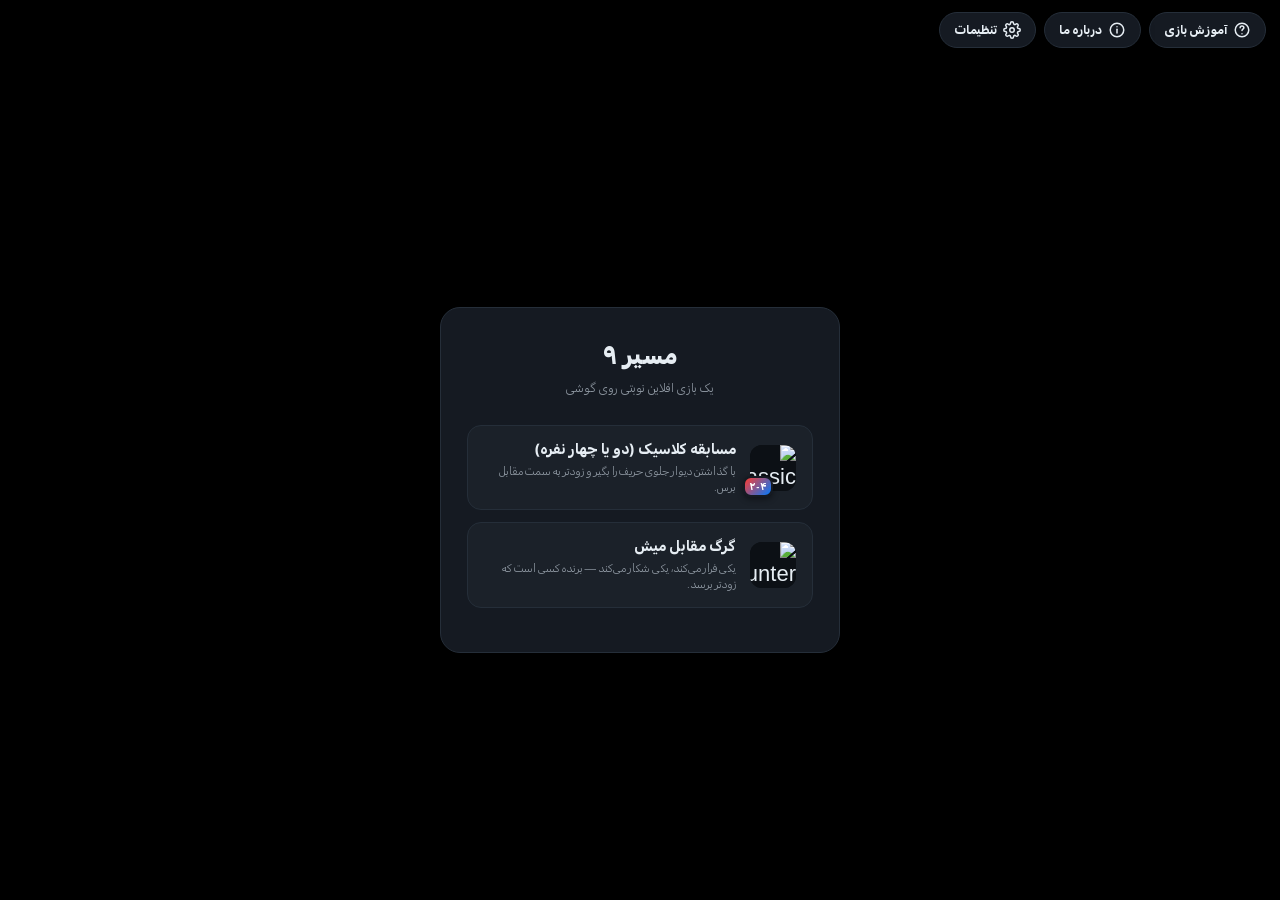
==== index.html @ 9afe0624 "Add files via upload" ====
<!DOCTYPE html>
<html lang="en" dir="ltr">
<head>
    <meta charset="UTF-8">
    <meta name="viewport" content="width=device-width,initial-scale=1,viewport-fit=cover">
    <meta name="theme-color" content="#000000">
    <meta name="apple-mobile-web-app-capable" content="yes">
    <meta name="apple-mobile-web-app-status-bar-style" content="black">
    <meta name="mobile-web-app-capable" content="yes">
    <meta name="description" content="Route 9 — an offline pass-and-play strategy board game. Block your rivals with walls and race to the finish, solo, 1v1, 2v2 team battles, or Wolf vs Sheep mode.">
    <meta http-equiv="Content-Security-Policy" content="default-src 'self'; script-src 'self' 'unsafe-inline' https://www.gstatic.com https://unpkg.com; style-src 'self' 'unsafe-inline'; img-src 'self' data:; font-src 'self' data:; connect-src 'self' https://*.firebaseio.com wss://*.firebaseio.com https://*.googleapis.com https://firebase.googleapis.com; object-src 'none'; base-uri 'self'; form-action 'self'; frame-ancestors 'self';">
    <meta name="referrer" content="strict-origin-when-cross-origin">
    <link rel="icon" type="image/png" sizes="512x512" href="icon.png">
    <link rel="apple-touch-icon" href="icon-180.png">
    <title id="page-title">Route 9 - Dark Mode</title>

    <style>
        /* ===== فونت‌های SF Arabic: ۸ وزن ===== */
        /* پوشه fonts/ باید کنار index.html در گیت‌هاب‌پیجز باشه با همین اسم‌ها */
        @font-face {
            font-family: 'SFArabic';
            src: url('fonts/SFArabic-Thin.woff2') format('woff2');
            font-weight: 100;
            font-style: normal;
            font-display: swap
        }
        @font-face {
            font-family: 'SFArabic';
            src: url('fonts/SFArabic-Ultralight.woff2') format('woff2');
            font-weight: 200;
            font-style: normal;
            font-display: swap
        }
        @font-face {
            font-family: 'SFArabic';
            src: url('fonts/SFArabic-Light.woff2') format('woff2');
            font-weight: 300;
            font-style: normal;
            font-display: swap
        }
        @font-face {
            font-family: 'SFArabic';
            src: url('fonts/SFArabic-Regular.woff2') format('woff2');
            font-weight: 400;
            font-style: normal;
            font-display: swap
        }
        @font-face {
            font-family: 'SFArabic';
            src: url('fonts/SFArabic-Medium.woff2') format('woff2');
            font-weight: 500;
            font-style: normal;
            font-display: swap
        }
        @font-face {
            font-family: 'SFArabic';
            src: url('fonts/SFArabic-Semibold.woff2') format('woff2');
            font-weight: 600;
            font-style: normal;
            font-display: swap
        }
        @font-face {
            font-family: 'SFArabic';
            src: url('fonts/SFArabic-Bold.woff2') format('woff2');
            font-weight: 700;
            font-style: normal;
            font-display: swap
        }
        @font-face {
            font-family: 'SFArabic';
            src: url('fonts/SFArabic-Heavy.woff2') format('woff2');
            font-weight: 800 900;
            font-style: normal;
            font-display: swap
        }
        :root {
            --header-h: 62px;
            --bg-color: #000000;
            --card-bg: #151a22;
            --border-color: #252e39;
            --text-main: #e6edf3;
            --text-muted: #8b949e;
            --red-color: #ff3b30;
            --blue-color: #007aff;
            --green-color: #34c759;
            --yellow-color: #ffcc00;
            --wall-color: #acb8c8;
            --board-bg: #1b2129;
            --grid-color: #282f3a
        }
        * {
            box-sizing: border-box;
            -webkit-tap-highlight-color: transparent;
            -webkit-touch-callout: none
        }
        html {
            scrollbar-width: none;
            -ms-overflow-style: none
        }
        html::-webkit-scrollbar {
            display: none
        }
        body {
            background-color: var(--bg-color);
            color: var(--text-main);
            font-family: 'SFArabic', -apple-system, BlinkMacSystemFont, "Segoe UI", Roboto, Helvetica, Arial, sans-serif;
            display: flex;
            justify-content: center;
            margin: 0;
            padding: calc(var(--header-h) + 14px) 20px 20px;
            min-height: 100vh;
            user-select: none;
            scrollbar-width: none;
            -ms-overflow-style: none
        }
        body::-webkit-scrollbar {
            display: none
        }
        #app {
            width: 100%;
            max-width: 1100px;
            display: none;
            flex-direction: column;
            gap: 16px
        }
        #app.visible {
            display: flex
        }
        #start-overlay {
            position: absolute;
            top: var(--header-h);
            left: 0;
            right: 0;
            bottom: 0;
            background: rgb(5 8 12 / .94);
            display: flex;
            align-items: center;
            justify-content: center;
            z-index: 200;
            padding: 20px
        }
        .start-card {
            background: var(--card-bg);
            border: 1px solid var(--border-color);
            border-radius: 20px;
            padding: 32px 26px;
            max-width: 400px;
            width: 100%;
            text-align: center;
            box-shadow: 0 10px 40px rgb(0 0 0 / .6);
            animation: startPop 0.35s ease
        }
        @keyframes startPop {
            from {
                opacity: 0;
                transform: translateY(10px) scale(.97)
            }
            to {
                opacity: 1;
                transform: translateY(0) scale(1)
            }
        }
        .start-card h1 {
            margin: 0 0 6px;
            font-size: 24px;
            font-weight: 900;
            letter-spacing: .5px
        }
        .start-card .subtitle {
            color: var(--text-muted);
            font-size: 13px;
            font-weight: 300;
            text-align: center;
            margin: 0 0 26px;
            line-height: 1.6
        }
        .mode-btn {
            width: 100%;
            display: flex;
            align-items: center;
            gap: 14px;
            background: #1b2129;
            border: 1px solid var(--border-color);
            border-radius: 14px;
            padding: 14px 16px;
            margin-bottom: 12px;
            cursor: pointer;
            transition: all 0.25s ease;
            color: var(--text-main);
            text-align: left;
            font-family: inherit
        }
        .mode-btn:hover {
            border-color: #4a5a6b;
            background: #20272f;
            transform: translateY(-2px)
        }
        .mode-btn:active {
            transform: translateY(0) scale(.98)
        }
        .mode-btn .mode-icon {
            font-size: 22px;
            width: 46px;
            height: 46px;
            border-radius: 12px;
            display: flex;
            align-items: center;
            justify-content: center;
            background: #0c1015;
            flex-shrink: 0;
            overflow: hidden
        }
        .mode-btn .mode-icon img {
            width: 100%;
            height: 100%;
            display: block;
            border-radius: 12px;
            object-fit: cover;
            background: #0c1015
        }
        .mode-btn .mode-text .t {
            font-weight: 700;
            font-size: 15px
        }
        .mode-btn .mode-text .d {
            font-size: 11.5px;
            font-weight: 300;
            color: var(--text-muted);
            margin-top: 3px;
            line-height: 1.4
        }
        .mode-icon .icon-img {
            width: 100%;
            height: 100%;
            display: block;
            border-radius: 12px;
            object-fit: cover;
            background: #0c1015
        }
        .mode-btn .mode-icon {
            position: relative;
            overflow: visible
        }
        .mode-icon .mode-badge {
            position: absolute;
            bottom: -6px;
            right: -7px;
            background: linear-gradient(135deg, var(--red-color), var(--blue-color));
            color: #fff;
            font-size: 9.5px;
            font-weight: 800;
            padding: 2px 5px;
            border-radius: 8px;
            border: 2px solid var(--card-bg);
            line-height: 1.3;
            letter-spacing: .2px;
            white-space: nowrap;
            box-shadow: 0 2px 6px rgb(0 0 0/.45)
        }
        html[dir="rtl"] .mode-icon .mode-badge {
            right: auto;
            left: -7px
        }
        /* ===== ONLINE SCREENS ===== */
        .forfeit-badge {
            display: inline-block;
            margin-inline-start: 6px;
            font-size: 10px;
            font-weight: 700;
            padding: 1px 6px;
            border-radius: 20px;
            background: rgba(231, 76, 60, .18);
            color: #E74C3C;
            vertical-align: middle;
        }
        .player-card.forfeited {
            opacity: .5;
        }
        .online-card {
            position: relative;
            overflow: hidden
        }
        .online-card::before {
            content: '';
            position: absolute;
            top: -20%;
            left: -20%;
            width: 140%;
            height: 140%;
            background: radial-gradient(circle at 30% 20%, rgba(74,168,255,.2), transparent 58%),
                        radial-gradient(circle at 80% 80%, rgba(155,110,255,.16), transparent 55%),
                        radial-gradient(circle at 50% 100%, rgba(46,204,113,.1), transparent 50%);
            pointer-events: none;
            z-index: 0;
            animation: auroraDrift 12s ease-in-out infinite alternate
        }
        @keyframes auroraDrift {
            0% { transform: translate(0, 0) rotate(0deg) }
            100% { transform: translate(3%, -4%) rotate(6deg) }
        }
        .online-card > * {
            position: relative;
            z-index: 1
        }
        .online-hero {
            display: flex;
            flex-direction: column;
            align-items: center;
            gap: 12px;
            margin-bottom: 26px
        }
        .online-hero-icon {
            position: relative;
            width: 60px;
            height: 60px;
            border-radius: 50%;
            display: flex;
            align-items: center;
            justify-content: center;
            background: linear-gradient(135deg, #1c2530, #12161d);
            border: 1px solid rgba(74,168,255,.3);
            box-shadow: 0 6px 22px rgb(0 0 0 / .4), 0 0 26px rgba(74,168,255,.18)
        }
        .online-hero-icon::before,
        .online-hero-icon::after {
            content: '';
            position: absolute;
            inset: -8px;
            border-radius: 50%;
            border: 1.5px solid rgba(74,168,255,.35);
            animation: orpPulse 2.6s cubic-bezier(.3,.6,.4,1) infinite
        }
        .online-hero-icon::after {
            animation-delay: 1.3s
        }
        .online-hero-icon svg {
            position: relative;
            z-index: 1;
            width: 27px;
            height: 27px;
            color: #6fd0ff;
            animation: heroIconSpin 6s linear infinite
        }
        @keyframes heroIconSpin {
            0%, 85%, 100% { transform: rotate(0deg) }
            92% { transform: rotate(8deg) }
        }
        .online-hero h1 {
            margin: 0;
            background: linear-gradient(135deg, #fff, #a9d4ff);
            -webkit-background-clip: text;
            background-clip: text;
            color: transparent
        }
        /* ===== ONLINE CHOICE (Create / Join) — redesigned ===== */
        .online-choice-grid {
            display: flex;
            flex-direction: column;
            gap: 12px
        }
        .online-action-card {
            position: relative;
            display: flex;
            align-items: center;
            gap: 14px;
            width: 100%;
            background: #12161d;
            border: 1px solid var(--border-color);
            border-radius: 18px;
            padding: 16px 16px;
            cursor: pointer;
            overflow: hidden;
            font-family: inherit;
            text-align: start;
            transition: transform .22s cubic-bezier(.4,0,.2,1), border-color .22s ease, background .22s ease, box-shadow .22s ease
        }
        .online-action-card::before {
            content: '';
            position: absolute;
            inset: 0;
            opacity: 0;
            transition: opacity .25s ease;
            z-index: 0
        }
        .online-action-create::before {
            background: linear-gradient(120deg, rgba(74,168,255,.14), transparent 65%)
        }
        .online-action-join::before {
            background: linear-gradient(120deg, rgba(155,110,255,.14), transparent 65%)
        }
        .online-action-card::after {
            content: '';
            position: absolute;
            top: 0;
            bottom: 0;
            left: -60%;
            width: 40%;
            background: linear-gradient(100deg, transparent, rgba(255,255,255,.08), transparent);
            transform: skewX(-18deg);
            transition: left .55s ease;
            z-index: 0;
            pointer-events: none
        }
        .online-action-card:hover {
            transform: translateY(-2px);
            border-color: #3a4652;
            box-shadow: 0 10px 28px rgb(0 0 0 / .35)
        }
        .online-action-card:hover::before {
            opacity: 1
        }
        .online-action-card:hover::after {
            left: 130%
        }
        .online-action-card:active {
            transform: translateY(0) scale(.98)
        }
        .online-action-card:hover .oac-icon {
            transform: scale(1.08) rotate(-4deg)
        }
        .oac-icon {
            position: relative;
            z-index: 1;
            flex-shrink: 0;
            width: 50px;
            height: 50px;
            border-radius: 14px;
            display: flex;
            align-items: center;
            justify-content: center;
            transition: transform .3s cubic-bezier(.34, 1.56, .64, 1)
        }
        .online-action-create .oac-icon {
            background: linear-gradient(135deg, rgba(74,168,255,.22), rgba(74,168,255,.06));
            color: #6fbaff;
            box-shadow: 0 0 0 1px rgba(74,168,255,.18) inset
        }
        .online-action-join .oac-icon {
            background: linear-gradient(135deg, rgba(155,110,255,.22), rgba(155,110,255,.06));
            color: #b79cff;
            box-shadow: 0 0 0 1px rgba(155,110,255,.18) inset
        }
        .oac-icon svg {
            width: 24px;
            height: 24px
        }
        .oac-text {
            position: relative;
            z-index: 1;
            display: flex;
            flex-direction: column;
            gap: 3px;
            min-width: 0;
            flex: 1
        }
        .oac-title {
            font-size: 15.5px;
            font-weight: 700;
            color: var(--text-main)
        }
        .oac-desc {
            font-size: 11.5px;
            color: var(--text-muted);
            line-height: 1.5
        }
        .oac-arrow {
            position: relative;
            z-index: 1;
            flex-shrink: 0;
            width: 26px;
            height: 26px;
            border-radius: 50%;
            display: flex;
            align-items: center;
            justify-content: center;
            background: rgba(255,255,255,.04);
            color: var(--text-muted);
            transition: transform .22s ease, background .22s ease, color .22s ease
        }
        .oac-arrow svg {
            width: 14px;
            height: 14px
        }
        .online-action-card:hover .oac-arrow {
            background: rgba(255,255,255,.08);
            color: var(--text-main);
            transform: translateX(-3px)
        }
        html[dir="rtl"] .online-action-card:hover .oac-arrow {
            transform: translateX(3px)
        }
        .online-back-link {
            display: flex;
            align-items: center;
            justify-content: center;
            gap: 6px;
            width: 100%;
            background: transparent;
            border: none;
            color: var(--text-muted);
            font-family: inherit;
            font-size: 13px;
            font-weight: 600;
            padding: 10px;
            cursor: pointer;
            margin-top: 2px;
            transition: color .2s ease
        }
        .online-back-link:hover {
            color: var(--text-main)
        }
        .online-back-link svg {
            width: 15px;
            height: 15px
        }
        /* ===== ONLINE ROOM PANEL (create / join) — redesigned ===== */
        .online-wait-view {
            display: flex;
            flex-direction: column;
            align-items: center
        }
        .online-room-panel {
            animation: startPop .32s ease
        }
        .orp-icon-wrap {
            position: relative;
            width: 76px;
            height: 76px;
            display: flex;
            align-items: center;
            justify-content: center;
            margin-bottom: 18px;
            flex-shrink: 0
        }
        .orp-icon {
            position: relative;
            z-index: 2;
            width: 52px;
            height: 52px;
            border-radius: 50%;
            display: flex;
            align-items: center;
            justify-content: center;
            background: linear-gradient(135deg, #1c2530, #12161d);
            border: 1px solid rgba(74,168,255,.35);
            color: #6fbaff;
            box-shadow: 0 0 22px rgba(74,168,255,.25)
        }
        .orp-icon svg {
            width: 24px;
            height: 24px
        }
        .orp-ring {
            position: absolute;
            inset: 0;
            border-radius: 50%;
            border: 1.5px solid rgba(74,168,255,.4);
            animation: orpPulse 2.2s cubic-bezier(.3,.6,.4,1) infinite
        }
        .orp-ring-2 {
            animation-delay: 1.1s
        }
        @keyframes orpPulse {
            0% { transform: scale(.68); opacity: .75 }
            80%, 100% { transform: scale(1.28); opacity: 0 }
        }
        .online-room-panel.is-joining .orp-icon {
            border-color: rgba(155,110,255,.4);
            color: #b79cff;
            box-shadow: 0 0 22px rgba(155,110,255,.22)
        }
        .online-room-panel.is-joining .orp-ring {
            border-color: rgba(155,110,255,.4)
        }
        .online-code-wrap {
            width: 100%;
            margin-bottom: 6px
        }
        .online-code-card {
            position: relative;
            display: flex;
            align-items: center;
            gap: 10px;
            background: #0c1015;
            border: 1px solid rgba(74,168,255,.3);
            border-radius: 16px;
            padding: 8px 8px 8px 18px;
            box-shadow: inset 0 0 0 1px rgba(255,255,255,.02), 0 0 28px rgba(74,168,255,.1);
            animation: codeCardGlow 2.4s ease-in-out infinite
        }
        @keyframes codeCardGlow {
            0%, 100% { box-shadow: inset 0 0 0 1px rgba(255,255,255,.02), 0 0 20px rgba(74,168,255,.1) }
            50% { box-shadow: inset 0 0 0 1px rgba(255,255,255,.02), 0 0 32px rgba(74,168,255,.28) }
        }
        html[dir="rtl"] .online-code-card {
            padding: 8px 18px 8px 8px
        }
        .online-code-box {
            flex: 1;
            font-size: 26px;
            letter-spacing: 6px;
            font-weight: 800;
            color: #fff;
            text-align: center;
            min-width: 0;
            overflow: hidden;
            text-overflow: ellipsis;
            white-space: nowrap
        }
        .online-code-copy-btn {
            position: relative;
            flex-shrink: 0;
            width: 42px;
            height: 42px;
            border-radius: 12px;
            border: 1px solid var(--border-color);
            background: #171d26;
            color: var(--text-muted);
            display: flex;
            align-items: center;
            justify-content: center;
            cursor: pointer;
            transition: all .2s ease
        }
        .online-code-copy-btn:hover {
            border-color: #4a5a6b;
            color: var(--text-main);
            background: #1d2530
        }
        .online-code-copy-btn:active {
            transform: scale(.92)
        }
        .online-code-copy-btn svg {
            position: absolute;
            width: 18px;
            height: 18px;
            transition: opacity .2s ease, transform .2s ease
        }
        .online-code-copy-btn .oc-check-icon {
            opacity: 0;
            transform: scale(.5);
            color: #2ecc71
        }
        .online-code-copy-btn.copied {
            border-color: rgba(46,204,113,.55);
            background: rgba(46,204,113,.08)
        }
        .online-code-copy-btn.copied .oc-copy-icon {
            opacity: 0;
            transform: scale(.5)
        }
        .online-code-copy-btn.copied .oc-check-icon {
            opacity: 1;
            transform: scale(1)
        }
        .online-code-hint {
            text-align: center;
            font-size: 11px;
            color: var(--text-muted);
            margin: 10px 0 16px
        }
        .online-input-wrap {
            position: relative;
            width: 100%
        }
        .oi-icon {
            position: absolute;
            top: 50%;
            right: 15px;
            transform: translateY(-50%);
            width: 17px;
            height: 17px;
            color: var(--text-muted);
            pointer-events: none
        }
        html[dir="rtl"] .oi-icon {
            right: auto;
            left: 15px
        }
        .online-input-wrap .online-code-input {
            padding-right: 42px
        }
        html[dir="rtl"] .online-input-wrap .online-code-input {
            padding-right: 14px;
            padding-left: 42px
        }
        .online-primary-btn {
            display: flex;
            align-items: center;
            justify-content: center;
            gap: 8px;
            width: 100%;
            background: linear-gradient(115deg, #2d7bff, #7a5cff, #2d7bff);
            background-size: 220% 100%;
            border: none;
            border-radius: 14px;
            padding: 14px;
            color: #fff;
            font-family: inherit;
            font-size: 14.5px;
            font-weight: 700;
            cursor: pointer;
            box-shadow: 0 8px 22px rgba(45,123,255,.3);
            transition: transform .2s ease, box-shadow .2s ease, background-position .6s ease;
            margin-bottom: 10px
        }
        .online-primary-btn:hover {
            background-position: 100% 0
        }
        .online-primary-btn:hover {
            transform: translateY(-1px);
            box-shadow: 0 10px 26px rgba(45,123,255,.4)
        }
        .online-primary-btn:active {
            transform: translateY(0) scale(.98)
        }
        .online-primary-btn svg {
            width: 16px;
            height: 16px
        }
        .online-cancel-btn {
            width: 100%;
            background: transparent;
            border: none;
            color: var(--text-muted);
            font-family: inherit;
            font-size: 12.5px;
            font-weight: 600;
            padding: 8px;
            cursor: pointer;
            transition: color .2s ease
        }
        .online-cancel-btn:hover {
            color: var(--text-main)
        }
        .online-status-text {
            color: var(--text-muted);
            font-size: 13px;
            font-weight: 500;
            line-height: 1.6;
            margin: 0 0 14px;
            min-height: 18px
        }
        .online-code-input {
            width: 100%;
            padding: 14px;
            border-radius: 12px;
            border: 1px solid var(--border-color);
            background: #0c1015;
            color: var(--text-main);
            font-size: 18px;
            font-weight: 700;
            letter-spacing: 3px;
            text-align: center;
            margin-bottom: 12px;
            text-transform: uppercase;
            transition: border-color .2s ease, box-shadow .2s ease
        }
        .online-code-input:focus {
            outline: none;
            border-color: #4aa8ff;
            box-shadow: 0 0 0 3px rgba(74,168,255,.15)
        }
        /* ===== OTP-style room-code entry (join screen) ===== */
        .otp-wrap {
            display: flex;
            justify-content: center;
            gap: 9px;
            margin-bottom: 14px
        }
        .otp-box {
            width: 46px;
            height: 56px;
            border-radius: 14px;
            border: 1.5px solid var(--border-color);
            background: #0c1015;
            color: #fff;
            font-family: inherit;
            font-size: 22px;
            font-weight: 800;
            text-align: center;
            text-transform: uppercase;
            caret-color: #4aa8ff;
            transition: border-color .2s ease, box-shadow .2s ease, transform .2s cubic-bezier(.34,1.56,.64,1), background .2s ease
        }
        .otp-box:focus {
            outline: none;
            border-color: #4aa8ff;
            background: #10161d;
            box-shadow: 0 0 0 3px rgba(74,168,255,.18), 0 0 18px rgba(74,168,255,.15);
            transform: translateY(-2px)
        }
        .otp-box.filled {
            border-color: rgba(155,110,255,.55);
            box-shadow: 0 0 14px rgba(155,110,255,.18)
        }
        .otp-box.otp-error {
            border-color: var(--red-color) !important;
            animation: otpShake .32s ease
        }
        @keyframes otpShake {
            0%, 100% { transform: translateX(0) }
            25% { transform: translateX(-6px) }
            75% { transform: translateX(6px) }
        }
        @media (max-width:360px) {
            .otp-box {
                width: 38px;
                height: 48px;
                font-size: 18px;
                border-radius: 12px
            }
            .otp-wrap {
                gap: 6px
            }
        }
        .online-spinner-sm {
            width: 16px;
            height: 16px;
            border-width: 2px;
            margin: 0
        }
        .online-join-status-row {
            display: flex;
            align-items: center;
            justify-content: center;
            gap: 8px;
            margin-top: 4px
        }
        .player-count-toggle {
            position: relative;
            display: flex;
            background: #0c1015;
            border: 1px solid var(--border-color);
            border-radius: 16px;
            padding: 5px;
            margin-bottom: 20px;
            gap: 4px;
            overflow: hidden;
            direction: ltr
        }
        .pc-toggle-slider {
            position: absolute;
            top: 5px;
            bottom: 5px;
            left: 5px;
            width: calc(50% - 7px);
            background: linear-gradient(135deg, #2563eb, #1d4ed8);
            border-radius: 11px;
            box-shadow: 0 4px 16px rgb(37 99 235/.45);
            transition: transform .32s cubic-bezier(.65, 0, .35, 1);
            z-index: 1
        }
        .player-count-toggle[data-active="4"] .pc-toggle-slider {
            transform: translateX(calc(100% + 4px))
        }
        .pc-toggle-btn {
            position: relative;
            z-index: 2;
            flex: 1;
            display: flex;
            align-items: center;
            justify-content: center;
            gap: 7px;
            background: transparent;
            border: none;
            border-radius: 11px;
            padding: 11px 8px;
            color: var(--text-muted);
            font-family: inherit;
            font-size: 12.5px;
            font-weight: 700;
            cursor: pointer;
            transition: color .3s ease
        }
        .pc-toggle-btn .pc-icon {
            display: flex;
            align-items: center;
            justify-content: center;
            flex-shrink: 0
        }
        .pc-toggle-btn .pc-icon svg {
            width: 18px;
            height: 18px;
            display: block;
            transition: transform .3s cubic-bezier(.34, 1.56, .64, 1)
        }
        .pc-toggle-btn.active {
            color: #fff
        }
        .pc-toggle-btn.active .pc-icon svg {
            transform: scale(1.08)
        }
        .pc-toggle-btn:active .pc-icon svg {
            transform: scale(.9)
        }
        .game-type-toggle[data-active="online"] .pc-toggle-slider {
            transform: translateX(calc(100% + 4px))
        }
        .pc-toggle-btn.locked {
            opacity: .35;
            cursor: not-allowed;
            pointer-events: none
        }
        .game-type-lock-hint {
            font-size: 11.5px;
            color: #f5a623;
            background: rgb(245 166 35/.08);
            border: 1px solid rgb(245 166 35/.25);
            border-radius: 10px;
            padding: 8px 10px;
            margin: -10px 0 18px;
            text-align: center;
            line-height: 1.5;
            animation: fieldPopIn .3s cubic-bezier(.34, 1.56, .64, 1) both
        }
        #timer-online-required-hint {
            margin: 12px 0 0
        }
        .timer-select-wrap {
            background: #0c1015;
            border: 1px solid var(--border-color);
            border-radius: 16px;
            padding: 14px 14px 12px;
            margin-bottom: 20px
        }
        .timer-select-label {
            display: flex;
            align-items: center;
            gap: 6px;
            font-size: 12.5px;
            font-weight: 700;
            color: var(--text-muted);
            margin-bottom: 10px;
            letter-spacing: .2px
        }
        .timer-select-label svg {
            flex-shrink: 0;
            color: #60a5fa
        }
        .timer-chip-group {
            display: flex;
            gap: 7px;
            flex-wrap: wrap
        }
        .timer-chip {
            flex: 1 1 auto;
            min-width: 54px;
            display: flex;
            flex-direction: column;
            align-items: center;
            justify-content: center;
            gap: 1px;
            background: #151a22;
            border: 1.5px solid var(--border-color);
            border-radius: 12px;
            padding: 8px 6px;
            cursor: pointer;
            color: var(--text-muted);
            font-family: inherit;
            transition: all .22s cubic-bezier(.34, 1.56, .64, 1)
        }
        .timer-chip .tc-num {
            font-size: 15px;
            font-weight: 800;
            color: var(--text-main);
            transition: color .22s ease
        }
        .timer-chip .tc-unit {
            font-size: 9.5px;
            color: var(--text-muted);
            transition: color .22s ease
        }
        .timer-chip:hover {
            transform: translateY(-1px);
            border-color: #3a4451
        }
        .timer-chip:active {
            transform: scale(.94)
        }
        .timer-chip.active {
            background: linear-gradient(135deg, #2563eb, #1d4ed8);
            border-color: transparent;
            box-shadow: 0 4px 14px rgb(37 99 235/.4)
        }
        .timer-chip.active .tc-num,
        .timer-chip.active .tc-unit {
            color: #fff
        }
        .timer-chip.no-timer-chip {
            flex-basis: 100%
        }
        .timer-chip.no-timer-chip .tc-num {
            font-size: 12px
        }
        .timer-chip.locked {
            opacity: .3;
            cursor: not-allowed;
            pointer-events: none
        }
        /* ===== Player timer: mirrors the .timer-chip badge already used in the timer picker, for full visual consistency ===== */
        .player-timer {
            display: none;
            margin-top: 6px;
            width: 100%
        }
        .player-timer.visible {
            display: flex;
            animation: ptPopIn .4s cubic-bezier(.34, 1.56, .64, 1) both
        }
        @keyframes ptPopIn {
            from { opacity: 0; transform: translateY(-3px) }
            to { opacity: 1; transform: translateY(0) }
        }
        .pt-icon {
            display: none
        }
        .pt-fill {
            display: none
        }
        .pt-track {
            flex: 1;
            min-width: 54px;
            max-width: 96px;
            display: flex;
            align-items: center;
            justify-content: center;
            background: #151a22;
            border: none;
            box-shadow: inset 0 0 0 1.5px var(--border-color);
            border-radius: 12px;
            padding: 5px 8px;
            transition: background .25s ease, box-shadow .25s ease
        }
        .pt-time {
            display: block;
            font-family: inherit;
            font-size: 12.5px;
            font-weight: 800;
            color: var(--text-main);
            font-variant-numeric: tabular-nums;
            transition: color .22s ease
        }
        .player-timer:not(.ticking) .pt-track {
            opacity: .75
        }
        .player-timer.ticking .pt-track {
            background: linear-gradient(135deg, #2563eb, #1d4ed8);
            background-repeat: no-repeat;
            background-size: 100% 100%;
            box-shadow: none
        }
        .player-timer.ticking .pt-time {
            color: #fff
        }
        .player-timer.warning .pt-track {
            background: linear-gradient(135deg, #c9760f, #b45f0a);
            background-repeat: no-repeat;
            background-size: 100% 100%;
            box-shadow: none
        }
        .player-timer.warning .pt-time {
            color: #fff
        }
        .player-timer.critical .pt-track {
            background: linear-gradient(135deg, #dc2626, #b91c1c);
            background-repeat: no-repeat;
            background-size: 100% 100%;
            box-shadow: none;
            animation: ptCriticalPulse .7s ease-in-out infinite
        }
        .player-timer.critical .pt-time {
            color: #fff
        }
        @keyframes ptCriticalPulse {
            0%, 100% { transform: scale(1) }
            50% { transform: scale(1.05) }
        }
        @media (max-width:480px) {
            .pt-track {
                min-width: 44px;
                max-width: 74px;
                padding: 4px 6px;
                border-radius: 10px
            }
            .pt-time {
                font-size: 10.5px
            }
        }
        @media (max-width:360px) {
            .pt-track {
                min-width: 36px;
                max-width: 60px;
                padding: 3px 5px
            }
            .pt-time {
                font-size: 9.5px
            }
        }
        .team-group {
            position: relative;
            overflow: hidden;
            background: #0c1015;
            border: 1px solid var(--border-color);
            border-radius: 16px;
            padding: 16px 12px 2px;
            margin-bottom: 14px
        }
        .team-group-header {
            display: flex;
            align-items: center;
            gap: 7px;
            margin-bottom: 10px;
            font-size: 11.5px;
            font-weight: 800;
            letter-spacing: .3px;
            color: var(--text-muted);
            text-transform: uppercase
        }
        .team-group-dots {
            display: flex;
            align-items: center
        }
        .team-group-dot {
            width: 11px;
            height: 11px;
            border-radius: 50%;
            display: inline-block;
            border: 2px solid var(--card-bg);
            transition: background .25s ease, box-shadow .25s ease
        }
        .team-group-dot + .team-group-dot {
            margin-inline-start: -4px
        }
        .team-vs-divider {
            display: flex;
            align-items: center;
            justify-content: center;
            gap: 8px;
            margin: -4px 0 14px;
            color: var(--text-muted);
            font-size: 11px;
            font-weight: 800
        }
        .team-vs-divider::before,
        .team-vs-divider::after {
            content: '';
            flex: 1;
            height: 1px;
            background: var(--border-color)
        }
        .team-group .player-setup-card {
            background: rgb(21 26 34/.6)
        }
        .topbar {
            display: flex;
            flex-wrap: wrap;
            justify-content: space-between;
            align-items: center;
            gap: 10px;
            background: var(--card-bg);
            border: 1px solid var(--border-color);
            border-radius: 16px;
            padding: 16px 20px
        }
        .topbar.mode-2p {
            display: grid;
            grid-template-columns: minmax(0, 1fr) auto minmax(0, 1fr);
            flex-wrap: nowrap;
            gap: 8px
        }
        .topbar.mode-2p .player-card {
            min-width: 0;
            max-width: 248px
        }
        .topbar.mode-2p .player-card:first-child {
            justify-self: start
        }
        .topbar.mode-2p .player-card:last-child {
            justify-self: end;
            flex-direction: row-reverse
        }
        .topbar.mode-4p .player-card {
            flex: 1;
            min-width: 0
        }
        .topbar.mode-4p .player-card.team-b-align {
            flex-direction: row-reverse
        }
        .topbar.mode-2p .player-info {
            min-width: 0
        }
        .topbar.mode-2p .player-info .name {
            overflow: hidden;
            text-overflow: ellipsis;
            white-space: nowrap;
            max-width: 148px
        }
        .player-card {
            display: flex;
            align-items: center;
            gap: 15px;
            position: relative;
            padding: 10px 14px;
            border-radius: 14px;
            transition: all 0.3s ease;
            opacity: .5;
            min-width: 150px
        }
        .player-card.active {
            opacity: 1;
            background: #1d2530;
            border-color: var(--border-color)
        }
        .player-card.finished {
            opacity: .85
        }
        .player-card.finished .name::after {
            content: '';
            display: inline-block;
            width: 12px;
            height: 12px;
            margin-inline-start: 4px;
            vertical-align: middle;
            background-image: url("data:image/svg+xml,%3Csvg xmlns='http://www.w3.org/2000/svg' viewBox='0 0 24 24' fill='none' stroke='%232ecc71' stroke-width='3.5' stroke-linecap='round' stroke-linejoin='round'%3E%3Cpolyline points='4 12 10 18 20 6'/%3E%3C/svg%3E");
            background-size: contain;
            background-repeat: no-repeat
        }
        .avatar {
            width: 34px;
            height: 34px;
            flex-shrink: 0;
            display: flex;
            align-items: center;
            justify-content: center;
            border-radius: 50%;
            box-shadow: 0 0 12px rgb(255 255 255 / .1)
        }
        .player-info .name {
            font-size: 15px;
            font-weight: 600;
            overflow: hidden;
            text-overflow: ellipsis;
            white-space: nowrap;
            max-width: 100%
        }
        .player-card,
        .player-info {
            min-width: 0
        }
        .player-info .team-label {
            font-size: 10px;
            color: var(--text-muted);
            margin-top: 1px;
            letter-spacing: .5px
        }
        .player-info .score {
            font-size: 12px;
            color: var(--text-muted);
            margin-top: 2px;
            display: flex;
            align-items: center;
            gap: 5px
        }
        .score-bar {
            width: 100%;
            max-width: 100px;
            height: 4px;
            background: #252e39;
            border-radius: 4px;
            margin-top: 4px;
            overflow: hidden
        }
        .score-bar .fill {
            height: 100%;
            border-radius: 4px;
            transition: width 0.5s ease
        }
        .fill.red {
            background: var(--red-color)
        }
        .fill.blue {
            background: var(--blue-color)
        }
        .fill.green {
            background: var(--green-color)
        }
        .fill.yellow {
            background: var(--yellow-color)
        }
        .bet-box {
            flex-shrink: 0;
            position: relative;
            display: flex;
            align-items: center;
            justify-content: center;
            text-align: center;
            background: linear-gradient(150deg, #1d2530, #151a22);
            width: 34px;
            height: 34px;
            min-width: 34px;
            border-radius: 50%;
            border: 1px solid var(--border-color);
            box-shadow: 0 2px 8px rgb(0 0 0 / .4), 0 0 0 1px rgb(255 255 255 / .02) inset;
            z-index: 2
        }
        .bet-box .vs-x {
            font-size: 11.5px;
            font-weight: 800;
            letter-spacing: .5px;
            color: #cbd5e1
        }
        .main-area {
            display: flex;
            flex-wrap: wrap;
            gap: 16px
        }
        .board-wrapper {
            position: relative;
            flex: 1;
            min-width: 350px;
            background: var(--board-bg);
            border: 1px solid var(--border-color);
            border-radius: 16px;
            padding: 16px;
            display: flex;
            justify-content: center;
            align-items: center;
            box-shadow: 0 4px 20px rgb(0 0 0 / .5)
        }
        .board-wrapper::before,
        .board-wrapper::after {
            content: '';
            position: absolute;
            top: 10%;
            bottom: 10%;
            width: 4px;
            background: #282f3a;
            border-radius: 4px
        }
        .board-wrapper::before {
            left: 15px
        }
        .board-wrapper::after {
            right: 15px
        }
        #online-turn-row .otb-dot {
            display: inline-block;
            width: 7px;
            height: 7px;
            border-radius: 50%;
            margin-inline-end: 6px;
            vertical-align: middle
        }
        #online-turn-row.otb-mine span:last-child {
            color: #2ECC71
        }
        #online-turn-row.otb-mine .otb-dot {
            background: #2ECC71;
            animation: otbPulseGreen 1.4s ease-out infinite
        }
        #online-turn-row.otb-theirs span:last-child {
            color: var(--text-muted)
        }
        #online-turn-row.otb-theirs .otb-dot {
            background: #808993;
            animation: otbPulseGray 1.4s ease-in-out infinite
        }
        @keyframes otbPulseGreen {
            0% { box-shadow: 0 0 0 0 rgba(46,204,113,.55) }
            70% { box-shadow: 0 0 0 6px rgba(46,204,113,0) }
            100% { box-shadow: 0 0 0 0 rgba(46,204,113,0) }
        }
        @keyframes otbPulseGray {
            0%, 100% { opacity: .5 }
            50% { opacity: 1 }
        }
        .board-sound-btn {
            position: absolute;
            top: -18px;
            right: 14px;
            width: 36px;
            height: 36px;
            border-radius: 50%;
            background: rgb(12 16 21 / .9);
            border: 1px solid var(--border-color);
            backdrop-filter: blur(6px);
            -webkit-backdrop-filter: blur(6px);
            display: flex;
            align-items: center;
            justify-content: center;
            color: var(--text-main);
            cursor: grab;
            z-index: 30;
            padding: 0;
            box-shadow: 0 4px 14px rgb(0 0 0 / .45);
            transition: all 0.2s ease;
            touch-action: none
        }
        .board-sound-btn.dragging {
            cursor: grabbing;
            transition: none !important
        }
        .board-sound-btn:hover {
            background: #20272f;
            border-color: #4a5a6b
        }
        .board-sound-btn:active {
            transform: scale(.92)
        }
        .board-sound-btn svg {
            width: 17px;
            height: 17px
        }
        .board-sound-btn.btn-holding {
            animation: soundBtnHoldPulse 0.9s ease-in-out infinite;
            border-color: #5a3a3a
        }
        @keyframes soundBtnHoldPulse {
            0%, 100% { box-shadow: 0 4px 14px rgb(0 0 0 / .45), 0 0 0 0 rgba(255,59,48,.55) }
            50% { box-shadow: 0 4px 14px rgb(0 0 0 / .45), 0 0 0 9px rgba(255,59,48,0) }
        }
        .board-sound-btn.btn-hidden-anim {
            animation: soundBtnHideOut .38s cubic-bezier(.55,0,.85,.35) forwards
        }
        @keyframes soundBtnHideOut {
            0% { opacity: 1; transform: scale(1) rotate(0) }
            40% { opacity: 1; transform: scale(1.12) rotate(6deg) }
            100% { opacity: 0; transform: scale(.25) rotate(-70deg) }
        }
        .board-sound-btn.btn-reappear-anim {
            animation: soundBtnReappearIn .62s cubic-bezier(.34,1.56,.64,1)
        }
        @keyframes soundBtnReappearIn {
            0% { opacity: 0; transform: scale(.2) rotate(50deg) }
            55% { opacity: 1; transform: scale(1.18) rotate(-8deg) }
            80% { transform: scale(.94) rotate(3deg) }
            100% { opacity: 1; transform: scale(1) rotate(0) }
        }
        .sound-reappear-ring {
            position: absolute;
            border-radius: 50%;
            border: 2px solid var(--blue-color);
            pointer-events: none;
            z-index: 29;
            opacity: 0;
        }
        .sound-reappear-ring.ping {
            animation: soundRingPing .7s ease-out
        }
        @keyframes soundRingPing {
            0% { opacity: .8; transform: scale(.5) }
            100% { opacity: 0; transform: scale(2.2) }
        }
        .sound-close-badge {
            position: absolute;
            width: 22px;
            height: 22px;
            border-radius: 50%;
            background: var(--red-color);
            color: #fff;
            display: flex;
            align-items: center;
            justify-content: center;
            box-shadow: 0 3px 10px rgba(255,59,48,.55), 0 0 0 2px #0c1015;
            z-index: 32;
            cursor: pointer;
            opacity: 0;
            transform: scale(0) rotate(-90deg);
            transition: opacity .28s cubic-bezier(.34,1.56,.64,1), transform .28s cubic-bezier(.34,1.56,.64,1);
            pointer-events: none;
            touch-action: none
        }
        .sound-close-badge.visible {
            opacity: 1;
            transform: scale(1) rotate(0);
            pointer-events: auto
        }
        .sound-close-badge:active {
            transform: scale(.85) rotate(0)
        }
        .sound-close-badge svg {
            width: 11px;
            height: 11px
        }
        .sound-ghost-dot {
            position: absolute;
            width: 18px;
            height: 18px;
            border-radius: 50%;
            background: rgb(12 16 21 / .78);
            border: 1px solid var(--border-color);
            backdrop-filter: blur(4px);
            -webkit-backdrop-filter: blur(4px);
            color: var(--text-muted);
            display: flex;
            align-items: center;
            justify-content: center;
            z-index: 30;
            cursor: pointer;
            opacity: 0;
            transform: scale(0);
            pointer-events: none;
            box-shadow: 0 2px 10px rgb(0 0 0 / .4);
            transition: opacity .3s cubic-bezier(.34,1.56,.64,1), transform .3s cubic-bezier(.34,1.56,.64,1);
            touch-action: none
        }
        .sound-ghost-dot.visible {
            opacity: .68;
            transform: scale(1);
            pointer-events: auto;
            animation: ghostDotBreathe 2.2s ease-in-out infinite
        }
        .sound-ghost-dot:hover,
        .sound-ghost-dot:active {
            opacity: 1;
            border-color: #4a5a6b
        }
        .sound-ghost-dot:active {
            transform: scale(.85)
        }
        .sound-ghost-dot svg {
            width: 9px;
            height: 9px
        }
        @keyframes ghostDotBreathe {
            0%, 100% { opacity: .55; box-shadow: 0 2px 10px rgb(0 0 0 / .4), 0 0 0 0 rgba(230,237,243,.15) }
            50% { opacity: .9; box-shadow: 0 2px 10px rgb(0 0 0 / .4), 0 0 0 5px rgba(230,237,243,0) }
        }
        canvas {
            width: 100%;
            height: auto;
            aspect-ratio: 1/1;
            border-radius: 12px;
            touch-action: none;
            background: var(--board-bg);
            max-width: 550px;
            box-shadow: inset 0 0 30px rgb(0 0 0 / .5)
        }
        .wall-confirm-popup {
            position: absolute;
            display: flex;
            gap: 6px;
            visibility: hidden;
            transform: translate(-50%, -140%) scale(.85);
            opacity: 0;
            pointer-events: none;
            transition: opacity 0.18s ease, transform 0.18s ease;
            z-index: 20;
            white-space: nowrap
        }
        .wall-confirm-popup.visible {
            visibility: visible;
            opacity: 1;
            pointer-events: auto;
            transform: translate(-50%, -140%) scale(1)
        }
        .wall-confirm-btn,
        .wall-cancel-btn {
            border: none;
            border-radius: 20px;
            padding: 9px 16px;
            font-size: 13px;
            font-weight: 700;
            cursor: pointer;
            display: flex;
            align-items: center;
            gap: 5px;
            box-shadow: 0 4px 14px rgb(0 0 0 / .45);
            transition: all 0.2s ease;
            font-family: inherit
        }
        .wall-confirm-btn {
            background: linear-gradient(135deg, #2ecc71, #27ae60);
            color: #fff;
            animation: confirmPulse 1.6s infinite ease-in-out
        }
        .wall-confirm-btn:hover {
            transform: scale(1.08);
            box-shadow: 0 6px 20px rgb(46 204 113 / .55)
        }
        .wall-confirm-btn:active {
            transform: scale(.96)
        }
        @keyframes confirmPulse {
            0%,
            100% {
                box-shadow: 0 4px 14px rgb(46 204 113 / .3)
            }
            50% {
                box-shadow: 0 4px 20px rgb(46 204 113 / .65)
            }
        }
        .wall-cancel-btn {
            background: #252e39;
            color: #c0c9d6;
            padding: 9px 12px
        }
        .wall-cancel-btn:hover {
            background: #3a4552;
            color: #fff
        }
        .wall-cancel-btn:active {
            transform: scale(.94)
        }
        .controls {
            width: 100%;
            display: flex;
            gap: 12px;
            margin-top: 0;
            flex-wrap: wrap
        }
        .control-btn {
            flex: 1;
            min-width: 80px;
            background: var(--card-bg);
            border: 1px solid var(--border-color);
            border-radius: 12px;
            padding: 16px;
            display: flex;
            flex-direction: column;
            align-items: center;
            gap: 8px;
            color: var(--text-muted);
            cursor: pointer;
            transition: all 0.3s ease;
            font-family: inherit;
            font-size: 14px
        }
        .control-btn:hover {
            background: #1d2530;
            border-color: #2d3642
        }
        .control-btn:active {
            transform: scale(.95);
            background: #1d2530;
            border-color: #4a5a6b
        }
        .control-btn.active {
            background: #1d2530;
            border-color: #4a5a6b;
            color: #fff
        }
        .control-btn:disabled {
            opacity: .4;
            cursor: not-allowed
        }
        .control-btn:disabled:hover {
            background: var(--card-bg);
            border-color: var(--border-color)
        }
        .control-btn .icon-box {
            font-size: 18px;
            background: #0c1015;
            padding: 4px 20px;
            border-radius: 6px;
            display: flex;
            align-items: center;
            justify-content: center
        }
        .icon-svg {
            width: 18px;
            height: 18px;
            flex-shrink: 0;
            display: inline-block;
            vertical-align: middle
        }
        .icon-svg.sm {
            width: 14px;
            height: 14px
        }
        .icon-svg.lg {
            width: 26px;
            height: 26px
        }
        .control-btn.danger {
            background: #8b2020;
            border-color: #8b2020;
            color: #fff
        }
        .control-btn.danger:hover {
            background: #a82525
        }
        .control-btn.danger .icon-box {
            background: #6b1717
        }
        .control-btn.neutral {
            color: #c0c9d6
        }
        .control-btn.neutral .icon-box {
            color: #c0c9d6
        }
        .sidebar {
            width: 100%;
            flex-shrink: 0;
            display: flex;
            flex-direction: column;
            gap: 12px
        }
        .side-box {
            background: var(--card-bg);
            border: 1px solid var(--border-color);
            border-radius: 12px;
            padding: 12px 16px
        }
        .side-box h3 {
            font-size: 10px;
            color: var(--text-muted);
            text-transform: uppercase;
            letter-spacing: 1px;
            margin: 0 0 10px 0;
            border-bottom: 1px solid var(--border-color);
            padding-bottom: 8px
        }
        .history-list {
            max-height: 200px;
            overflow-y: auto;
            display: flex;
            flex-direction: column;
            gap: 2px;
            padding-right: 4px
        }
        .history-item {
            display: flex;
            align-items: center;
            gap: 10px;
            font-family: monospace;
            font-size: 12px;
            padding: 3px 4px;
            border-radius: 4px;
            transition: all 0.2s
        }
        .history-item:hover {
            background: #1d2530
        }
        .history-item .num {
            color: #4a5568;
            width: 20px;
            text-align: right
        }
        .history-item .action-text {
            color: #fff
        }
        .symbol-container {
            display: flex;
            justify-content: center;
            align-items: center;
            width: 16px;
            height: 16px
        }
        .symbol-line {
            width: 12px;
            height: 2px;
            border-radius: 2px;
            background: #fff
        }
        .symbol-line.vertical {
            width: 2px;
            height: 12px
        }
        .symbol-line.red {
            background: var(--red-color)
        }
        .symbol-line.blue {
            background: var(--blue-color)
        }
        .symbol-line.green {
            background: var(--green-color)
        }
        .symbol-line.yellow {
            background: var(--yellow-color)
        }
        .symbol-circle {
            width: 10px;
            height: 10px;
            border-radius: 50%;
            background: #fff
        }
        .symbol-circle.red {
            background: var(--red-color)
        }
        .symbol-circle.blue {
            background: var(--blue-color)
        }
        .symbol-circle.green {
            background: var(--green-color)
        }
        .symbol-circle.yellow {
            background: var(--yellow-color)
        }
        .history-pagination {
            display: flex;
            justify-content: center;
            align-items: center;
            gap: 10px;
            margin-top: 8px;
            color: var(--text-muted);
            font-size: 12px;
            border-top: 1px solid var(--border-color);
            padding-top: 6px
        }
        .history-pagination span {
            cursor: pointer
        }
        .info-row {
            display: flex;
            justify-content: space-between;
            padding: 4px 0;
            font-size: 12px
        }
        .info-row .label {
            color: var(--text-muted)
        }
        .text-red {
            color: var(--red-color)
        }
        .text-blue {
            color: var(--blue-color)
        }
        .text-green {
            color: var(--green-color)
        }
        .text-yellow {
            color: var(--yellow-color)
        }
        .bottom-info {
            display: grid;
            grid-template-columns: repeat(3, 1fr);
            gap: 16px;
            background: var(--card-bg);
            border: 1px solid var(--border-color);
            border-radius: 16px;
            padding: 16px 20px
        }
        .info-block h4 {
            font-size: 10px;
            color: var(--text-muted);
            text-transform: uppercase;
            margin: 0 0 8px 0;
            letter-spacing: 1px
        }
        .info-block p {
            font-size: 12px;
            line-height: 1.5;
            color: #c0c9d6;
            margin: 0;
            display: flex;
            align-items: center;
            gap: 8px
        }
        @media (max-width:1000px) {
            .board-wrapper {
                width: 100%;
                flex: none;
                order: 1
            }
            .controls {
                width: 100%;
                order: 2;
                flex-wrap: wrap;
                margin-top: 0
            }
            .sidebar {
                width: 100%;
                order: 3
            }
            .bottom-info {
                order: 4;
                grid-template-columns: 1fr
            }
            .control-btn {
                min-width: 80px;
                flex: 1
            }
        }
        @media (max-width:480px) {
            .player-card {
                min-width: 44%
            }
            .topbar {
                padding: 10px 12px;
                gap: 6px
            }
            .topbar.mode-2p {
                gap: 4px
            }
            .topbar.mode-2p .player-card {
                gap: 7px;
                padding: 5px 4px;
                max-width: 154px
            }
            .topbar.mode-2p .avatar {
                width: 25px;
                height: 25px
            }
            .topbar.mode-2p .player-info .name {
                font-size: 12.5px;
                max-width: 84px
            }
            .topbar.mode-2p .player-info .team-label {
                font-size: 9px
            }
            .topbar.mode-2p .player-info .score {
                font-size: 10.5px
            }
            .score-bar {
                max-width: 70px
            }
            .bet-box {
                width: 30px;
                height: 30px;
                min-width: 30px
            }
            .bet-box .vs-x {
                font-size: 10.5px
            }
        }
        @media (max-width:360px) {
            .topbar.mode-2p .player-card {
                gap: 5px;
                max-width: 136px
            }
            .topbar.mode-2p .avatar {
                width: 21px;
                height: 21px
            }
            .topbar.mode-2p .player-info .name {
                font-size: 11.5px;
                max-width: 62px
            }
            .score-bar {
                max-width: 50px
            }
            .bet-box {
                width: 26px;
                height: 26px;
                min-width: 26px
            }
            .bet-box .vs-x {
                font-size: 9.5px
            }
        }
        #top-controls {
            position: fixed;
            top: 0;
            left: 0;
            right: 0;
            z-index: 500;
            display: flex;
            gap: 8px;
            flex-wrap: nowrap;
            justify-content: flex-start;
            align-items: center;
            padding: 12px 14px;
            background: transparent;
            box-shadow: none;
            border: none;
            direction: ltr;
            transition: opacity .2s ease
        }
        body.modal-locked {
            overflow: hidden
        }
        body.modal-locked #top-controls,
        body.modal-locked .board-sound-btn {
            pointer-events: none;
            opacity: .45
        }
        #lang-loading-overlay {
            position: fixed;
            inset: 0;
            background: rgb(5 8 12 / .55);
            display: none;
            align-items: center;
            justify-content: center;
            z-index: 700;
            opacity: 0;
            transition: opacity .15s ease
        }
        #lang-loading-overlay.visible {
            display: flex;
            opacity: 1
        }
        .lang-loading-spinner {
            width: 46px;
            height: 46px;
            border-radius: 50%;
            border: 4px solid rgb(255 255 255 / .16);
            border-top-color: #3fa9f5;
            animation: langSpin .65s linear infinite
        }
        @keyframes langSpin {
            to {
                transform: rotate(360deg)
            }
        }
        .top-ctrl-btn {
            background: var(--card-bg);
            border: 1px solid var(--border-color);
            color: var(--text-main);
            border-radius: 20px;
            padding: 8px 14px;
            font-size: 12.5px;
            font-weight: 700;
            cursor: pointer;
            display: flex;
            align-items: center;
            gap: 6px;
            box-shadow: 0 4px 14px rgb(0 0 0 / .35);
            font-family: inherit;
            transition: all 0.2s ease;
            text-decoration: none;
            white-space: nowrap;
            flex-shrink: 0
        }
        .top-ctrl-btn:hover {
            border-color: #4a5a6b;
            background: #20272f;
            transform: translateY(-1px)
        }
        .top-ctrl-btn:active {
            transform: translateY(0) scale(.96)
        }
        @media (max-width:420px) {
            #top-controls {
                gap: 6px;
                padding: 10px
            }
            .top-ctrl-btn {
                padding: 8px 10px;
                font-size: 11.5px;
                gap: 4px
            }
        }
        @media (max-width:340px) {
            .top-ctrl-btn span {
                display: none
            }
            .top-ctrl-btn {
                padding: 9px;
                border-radius: 50%
            }
        }
        /* ===== TOP MENU (mobile kebab) ===== */
        .top-kebab-btn {
            display: none;
            padding: 9px;
            border-radius: 50%;
            width: 38px;
            height: 38px;
            justify-content: center;
            align-items: center
        }
        .top-kebab-btn .icon-svg {
            width: 19px;
            height: 19px;
            transition: transform .28s cubic-bezier(.4,0,.2,1)
        }
        .top-kebab-btn.active {
            border-color: #4a5a6b;
            background: #20272f
        }
        .top-kebab-btn.active .icon-svg {
            transform: rotate(90deg)
        }
        .top-menu-panel {
            display: flex;
            gap: 8px
        }
        html[dir="rtl"] #top-controls {
            justify-content: flex-start;
            direction: rtl
        }
        html[dir="rtl"] .top-menu-panel .top-ctrl-btn,
        html[dir="rtl"] .top-menu-panel a.top-ctrl-btn {
            text-align: right
        }
        @media (max-width:640px) {
            .top-kebab-btn {
                display: flex
            }
            #top-controls {
                gap: 0
            }
            .top-menu-panel {
                position: absolute;
                top: calc(100% + 10px);
                left: 14px;
                right: auto;
                flex-direction: column;
                align-items: stretch;
                gap: 5px;
                min-width: 195px;
                background: rgb(15 19 25 / .97);
                border: 1px solid var(--border-color);
                border-radius: 16px;
                padding: 8px;
                overflow: hidden;
                box-shadow: 0 16px 44px rgb(0 0 0 / .55);
                backdrop-filter: blur(12px);
                -webkit-backdrop-filter: blur(12px);
                opacity: 0;
                transform: translateY(-8px) scale(.94);
                transform-origin: top left;
                pointer-events: none;
                transition: opacity .18s ease, transform .2s cubic-bezier(.4,0,.2,1);
                z-index: 501
            }
            html[dir="rtl"] .top-menu-panel {
                left: auto;
                right: 14px;
                transform-origin: top right
            }
            .top-menu-panel.open {
                opacity: 1;
                transform: translateY(0) scale(1);
                pointer-events: auto
            }
            .top-menu-panel .top-ctrl-btn {
                width: 100%;
                box-shadow: none;
                border-color: transparent;
                background: transparent;
                border-radius: 11px;
                padding: 11px 12px;
                opacity: 0;
                transform: translateX(-10px);
                transition: opacity .2s ease, transform .2s ease, background .18s ease, border-color .18s ease
            }
            .top-menu-panel .top-ctrl-btn span {
                display: inline;
                font-size: 13px
            }
            html[dir="rtl"] .top-menu-panel .top-ctrl-btn {
                transform: translateX(10px)
            }
            .top-menu-panel.open .top-ctrl-btn {
                opacity: 1;
                transform: translateX(0)
            }
            html[dir="rtl"] .top-menu-panel.open .top-ctrl-btn {
                transform: translateX(0)
            }
            .top-menu-panel.open .top-ctrl-btn:nth-child(1) { transition-delay: .04s }
            .top-menu-panel.open .top-ctrl-btn:nth-child(2) { transition-delay: .09s }
            .top-menu-panel.open .top-ctrl-btn:nth-child(3) { transition-delay: .14s }
            .top-menu-panel .top-ctrl-btn:hover {
                background: #1d2530;
                border-color: #2d3642;
                transform: translateX(0)
            }
        }
        #app,
        #start-overlay {
            direction: ltr
        }
        html[dir="rtl"] #app,
        html[dir="rtl"] #start-overlay {
            text-align: left
        }
        html[dir="rtl"] .start-card,
        html[dir="rtl"] .mode-text,
        html[dir="rtl"] .side-box,
        html[dir="rtl"] .info-block,
        html[dir="rtl"] #about-modal .about-card {
            direction: rtl;
            text-align: right
        }
        html[dir="rtl"] .go-card {
            direction: rtl
        }
        html[dir="rtl"] .mode-btn {
            text-align: right
        }
        #about-overlay {
            position: fixed;
            top: 0;
            left: 0;
            right: 0;
            bottom: 0;
            background: rgb(5 8 12 / .85);
            display: none;
            align-items: center;
            justify-content: center;
            z-index: 300;
            padding: calc(var(--header-h) + 16px) 20px 20px
        }
        #about-overlay.visible {
            display: flex
        }
        .about-card {
            position: relative;
            overflow: hidden;
            background: linear-gradient(180deg, #171d26, #12161d);
            border: 1px solid var(--border-color);
            border-radius: 24px;
            padding: 30px 24px 24px;
            max-width: 380px;
            width: 100%;
            max-height: 88vh;
            overflow-y: auto;
            scrollbar-width: none;
            -ms-overflow-style: none;
            text-align: center;
            box-shadow: 0 14px 50px rgb(0 0 0 / .65);
            animation: startPop 0.35s ease
        }
        .about-card::-webkit-scrollbar {
            display: none
        }
        .about-card::before {
            content: '';
            position: absolute;
            top: -60%;
            left: 50%;
            transform: translateX(-50%);
            width: 260px;
            height: 220px;
            background: radial-gradient(closest-side, rgb(37 99 235/.28), transparent);
            pointer-events: none
        }
        .about-close-x {
            position: absolute;
            top: 14px;
            right: 14px;
            width: 30px;
            height: 30px;
            border-radius: 50%;
            background: rgb(255 255 255/.05);
            border: 1px solid var(--border-color);
            color: var(--text-muted);
            display: flex;
            align-items: center;
            justify-content: center;
            cursor: pointer;
            z-index: 2;
            transition: all 0.2s ease
        }
        html[dir="rtl"] .about-close-x {
            right: auto;
            left: 14px
        }
        .about-close-x:hover {
            color: #fff;
            border-color: #4a5a6b
        }
        .about-close-x svg {
            width: 15px;
            height: 15px
        }
        .about-hero {
            position: relative;
            z-index: 1
        }
        .about-card h2 {
            margin: 0 0 4px;
            font-size: 22px;
            font-weight: 800;
            background: linear-gradient(90deg, #f2f6fa, #9fb4d9);
            -webkit-background-clip: text;
            background-clip: text;
            -webkit-text-fill-color: transparent;
            letter-spacing: .2px
        }
        .about-tagline {
            font-size: 11.5px;
            font-weight: 700;
            color: #6f9bf0;
            text-transform: uppercase;
            letter-spacing: 1.5px;
            margin: 0 0 18px
        }
        .about-card p {
            position: relative;
            z-index: 1;
            color: var(--text-muted);
            font-size: 13.5px;
            line-height: 1.8;
            margin: 0 0 18px
        }
        .about-features {
            display: flex;
            gap: 8px;
            margin-bottom: 20px
        }
        .about-feature-chip {
            flex: 1;
            min-width: 0;
            background: #0c1015;
            border: 1px solid var(--border-color);
            border-radius: 14px;
            padding: 12px 6px;
            display: flex;
            flex-direction: column;
            align-items: center;
            gap: 7px
        }
        .about-feature-icon {
            width: 30px;
            height: 30px;
            border-radius: 9px;
            background: rgb(37 99 235/.15);
            color: #6f9bf0;
            display: flex;
            align-items: center;
            justify-content: center
        }
        .about-feature-icon svg {
            width: 16px;
            height: 16px
        }
        .about-feature-chip span:last-child {
            font-size: 10px;
            font-weight: 600;
            color: #c0c9d6;
            line-height: 1.3;
            overflow: hidden;
            text-overflow: ellipsis;
            white-space: nowrap;
            max-width: 100%
        }
        .about-divider {
            height: 1px;
            background: linear-gradient(90deg, transparent, var(--border-color), transparent);
            margin: 0 0 20px
        }
        .about-card .creator-box {
            display: flex;
            align-items: center;
            gap: 12px;
            background: #0c1015;
            border: 1px solid var(--border-color);
            border-radius: 16px;
            padding: 12px 14px;
            margin-bottom: 20px;
            text-align: left
        }
        html[dir="rtl"] .about-card .creator-box {
            text-align: right
        }
        .about-card .creator-avatar {
            flex-shrink: 0;
            width: 40px;
            height: 40px;
            border-radius: 50%;
            background: linear-gradient(135deg, #facc15, #f59e0b);
            display: flex;
            align-items: center;
            justify-content: center;
            box-shadow: 0 4px 12px rgb(245 158 11 / .35)
        }
        .about-card .creator-avatar svg {
            width: 19px;
            height: 19px;
            color: #1b1400
        }
        .about-card .creator-box .creator-info {
            min-width: 0
        }
        .about-card .creator-box .label {
            font-size: 10px;
            color: var(--text-muted);
            text-transform: uppercase;
            letter-spacing: 1px;
            margin-bottom: 3px
        }
        .about-card .creator-box .creator-name {
            font-size: 15px;
            font-weight: 700;
            color: #facc15;
            overflow: hidden;
            text-overflow: ellipsis;
            white-space: nowrap
        }
        .about-follow {
            margin-bottom: 0
        }
        .about-follow-label {
            display: block;
            font-size: 10px;
            color: var(--text-muted);
            text-transform: uppercase;
            letter-spacing: 1.5px;
            margin-bottom: 10px
        }
        .about-social-links {
            display: flex;
            align-items: center;
            justify-content: center;
            gap: 10px
        }
        .about-social-btn {
            flex: 1;
            max-width: 160px;
            height: 44px;
            border-radius: 13px;
            display: flex;
            align-items: center;
            justify-content: center;
            gap: 8px;
            color: #fff;
            text-decoration: none;
            font-size: 12.5px;
            font-weight: 700;
            box-shadow: 0 6px 18px rgb(0 0 0 / .4), inset 0 1px 0 rgb(255 255 255 / .08);
            transition: transform 0.2s ease
        }
        .about-social-btn:active {
            transform: scale(.94)
        }
        .about-social-btn svg {
            width: 19px;
            height: 19px;
            flex-shrink: 0
        }
        .about-social-insta {
            background: linear-gradient(135deg, #f58529, #dd2a7b, #8134af, #515bd4)
        }
        .about-social-telegram {
            background: linear-gradient(135deg, #2ab6f7, #229ed9)
        }
        .about-social-telegram svg {
            fill: currentColor
        }
        /* ===== دیالوگ تنظیمات ===== */
        #settings-overlay {
            position: fixed;
            top: 0;
            left: 0;
            right: 0;
            bottom: 0;
            background: rgb(5 8 12 / .85);
            display: none;
            align-items: center;
            justify-content: center;
            z-index: 301;
            padding: calc(var(--header-h) + 16px) 20px 20px
        }
        #settings-overlay.visible {
            display: flex
        }
        .settings-card {
            position: relative;
            overflow: hidden;
            background: linear-gradient(180deg, #171d26, #12161d);
            border: 1px solid var(--border-color);
            border-radius: 22px;
            padding: 22px 20px 20px;
            max-width: 400px;
            width: 100%;
            box-shadow: 0 14px 50px rgb(0 0 0 / .65);
            animation: startPop 0.35s ease
        }
        .settings-header {
            display: flex;
            align-items: center;
            justify-content: space-between;
            margin-bottom: 18px
        }
        .settings-header h2 {
            margin: 0;
            font-size: 19px;
            font-weight: 800
        }
        .settings-close-x {
            width: 32px;
            height: 32px;
            border-radius: 50%;
            border: 1px solid var(--border-color);
            background: #0c1015;
            color: var(--text-muted);
            display: flex;
            align-items: center;
            justify-content: center;
            cursor: pointer;
            flex-shrink: 0;
            transition: all 0.2s ease
        }
        .settings-close-x svg {
            width: 15px;
            height: 15px
        }
        .settings-close-x:hover {
            background: #20272f;
            color: var(--text-main);
            border-color: #4a5a6b
        }
        .settings-close-x:active {
            transform: scale(.92)
        }
        .settings-row {
            display: flex;
            align-items: center;
            justify-content: space-between;
            gap: 10px;
            background: #0c1015;
            border: 1px solid var(--border-color);
            border-radius: 16px;
            padding: 13px 14px;
            margin-bottom: 12px
        }
        .settings-row:last-child {
            margin-bottom: 0
        }
        .settings-row-info {
            display: flex;
            align-items: center;
            gap: 12px;
            min-width: 0
        }
        .settings-row-icon {
            flex-shrink: 0;
            width: 38px;
            height: 38px;
            border-radius: 12px;
            background: linear-gradient(135deg, #1e2530, #262f3c);
            border: 1px solid var(--border-color);
            display: flex;
            align-items: center;
            justify-content: center;
            color: #8fb4ff
        }
        .settings-row-icon svg {
            width: 18px;
            height: 18px
        }
        .settings-row-text {
            min-width: 0
        }
        .settings-row-title {
            font-size: 13.5px;
            font-weight: 700;
            color: var(--text-main)
        }
        .settings-row-desc {
            font-size: 11px;
            color: var(--text-muted);
            margin-top: 2px;
            line-height: 1.4
        }
        .ios-toggle {
            position: relative;
            width: 48px;
            height: 28px;
            border-radius: 16px;
            border: 1px solid var(--border-color);
            background: #2a323d;
            cursor: pointer;
            flex-shrink: 0;
            padding: 0;
            transition: background .25s ease, border-color .25s ease
        }
        .ios-toggle .ios-toggle-knob {
            position: absolute;
            top: 2px;
            left: 2px;
            width: 22px;
            height: 22px;
            border-radius: 50%;
            background: linear-gradient(135deg, #fff, #dbe3ec);
            box-shadow: 0 2px 6px rgb(0 0 0 / .4);
            transition: transform .25s cubic-bezier(.4, 0, .2, 1)
        }
        .ios-toggle.on {
            background: linear-gradient(135deg, #2563eb, #1d4ed8);
            border-color: #2563eb
        }
        .ios-toggle.on .ios-toggle-knob {
            transform: translateX(20px)
        }
        #game-over-overlay {
            position: fixed;
            top: 0;
            left: 0;
            right: 0;
            bottom: 0;
            background: rgb(5 8 12 / .9);
            display: none;
            align-items: center;
            justify-content: center;
            z-index: 320;
            padding: calc(var(--header-h) + 16px) 20px 20px
        }
        #game-over-overlay.visible {
            display: flex
        }
        .go-card {
            background: var(--card-bg);
            border: 1px solid var(--border-color);
            border-radius: 20px;
            padding: 30px 26px;
            max-width: 380px;
            width: 100%;
            text-align: center;
            box-shadow: 0 10px 40px rgb(0 0 0 / .6);
            animation: startPop 0.35s ease
        }
        .go-trophy {
            width: 56px;
            height: 56px;
            margin: 0 auto 14px;
            border-radius: 50%;
            background: linear-gradient(135deg, #facc15, #d4a10a);
            display: flex;
            align-items: center;
            justify-content: center;
            box-shadow: 0 6px 22px rgb(250 204 21 / .4)
        }
        .go-trophy svg {
            width: 30px;
            height: 30px;
            color: #0c1015
        }
        .go-label {
            font-size: 11px;
            letter-spacing: 1.5px;
            color: var(--text-muted);
            text-transform: uppercase;
            margin-bottom: 6px
        }
        .go-winner-name {
            font-size: 24px;
            font-weight: 800;
            margin-bottom: 20px
        }
        .go-winner-name.red {
            color: var(--red-color)
        }
        .go-winner-name.blue {
            color: var(--blue-color)
        }
        .go-winner-name.green {
            color: var(--green-color)
        }
        .go-winner-name.yellow {
            color: var(--yellow-color)
        }
        .go-vs-row {
            display: flex;
            align-items: center;
            justify-content: space-between;
            background: #0c1015;
            border: 1px solid var(--border-color);
            border-radius: 14px;
            padding: 12px 16px;
            margin-bottom: 22px
        }
        .go-side {
            display: flex;
            flex-direction: column;
            align-items: center;
            gap: 6px;
            flex: 1;
            min-width: 0
        }
        .go-side .go-tag {
            font-size: 9.5px;
            letter-spacing: 1px;
            text-transform: uppercase;
            color: var(--text-muted)
        }
        .go-side .go-name {
            font-size: 13px;
            font-weight: 700;
            max-width: 100%;
            overflow: hidden;
            text-overflow: ellipsis;
            white-space: nowrap
        }
        .go-side.go-winner-side .go-tag {
            color: #2ecc71
        }
        .go-side.go-loser-side .go-tag {
            color: #ff6b6b
        }
        .go-divider-x {
            color: var(--text-muted);
            font-size: 12px;
            padding: 0 10px;
            flex-shrink: 0
        }
        .go-actions {
            display: flex;
            flex-direction: column;
            gap: 10px
        }
        .go-btn {
            width: 100%;
            display: flex;
            align-items: center;
            justify-content: center;
            gap: 8px;
            border-radius: 12px;
            padding: 13px;
            font-weight: 700;
            font-size: 14px;
            cursor: pointer;
            font-family: inherit;
            border: 1px solid var(--border-color);
            transition: all 0.2s ease
        }
        .go-btn.go-primary {
            background: linear-gradient(135deg, #2ecc71, #27ae60);
            color: #fff;
            border: none
        }
        .go-btn.go-primary:hover {
            transform: translateY(-1px);
            box-shadow: 0 6px 20px rgb(46 204 113 / .4)
        }
        .go-btn.go-primary:active {
            transform: scale(.97)
        }
        .go-btn.go-secondary {
            background: #1b2129;
            color: var(--text-main)
        }
        .go-btn.go-secondary:hover {
            background: #20272f
        }
        .go-btn.go-secondary:active {
            transform: scale(.97);
            background: #151a22
        }
        .go-btn:disabled {
            opacity: .55;
            cursor: not-allowed;
            transform: none !important;
            box-shadow: none !important
        }
        #go-online-status {
            text-align: center;
            font-size: 12.5px;
            color: var(--text-muted);
            margin: 2px 0 10px;
            display: none
        }
        #online-lobby-countdown {
            position: relative;
            text-align: center;
            font-size: 22px;
            font-weight: 800;
            color: #fff;
            margin: 6px auto 18px;
            font-variant-numeric: tabular-nums;
            width: 64px;
            height: 64px;
            line-height: 64px;
            border-radius: 50%;
            background: conic-gradient(#2ecc71 calc(var(--pct, 100) * 1%), rgba(46,204,113,.12) 0);
            transition: background .95s linear;
            animation: countdownPulse 1s ease-in-out infinite
        }
        #online-lobby-countdown::before {
            content: '';
            position: absolute;
            inset: 5px;
            border-radius: 50%;
            background: var(--card-bg)
        }
        #online-lobby-countdown span {
            position: relative;
            z-index: 1
        }
        @keyframes countdownPulse {
            0%, 100% { box-shadow: 0 0 0 0 rgba(46,204,113,.28) }
            50% { box-shadow: 0 0 0 9px rgba(46,204,113,0) }
        }
        .online-lobby-opp-card {
            opacity: .8;
            position: relative
        }
        .online-lobby-opp-card::after {
            content: '';
            position: absolute;
            top: 12px;
            right: 12px;
            width: 8px;
            height: 8px;
            border-radius: 50%;
            background: #808993;
            animation: otbPulseGray 1.4s ease-in-out infinite
        }
        .online-lobby-opp-card .avatar-preview {
            animation: none
        }
        #confirm-overlay {
            position: fixed;
            top: 0;
            left: 0;
            right: 0;
            bottom: 0;
            background: rgb(5 8 12 / .78);
            backdrop-filter: blur(2px);
            display: none;
            align-items: center;
            justify-content: center;
            z-index: 360;
            padding: calc(var(--header-h) + 16px) 20px 20px
        }
        #confirm-overlay.visible {
            display: flex
        }
        .confirm-card {
            background: var(--card-bg);
            border: 1px solid var(--border-color);
            border-radius: 20px;
            padding: 28px 24px 22px;
            max-width: 340px;
            width: 100%;
            text-align: center;
            box-shadow: 0 10px 40px rgb(0 0 0 / .6);
            animation: startPop 0.28s ease
        }
        .confirm-icon {
            width: 52px;
            height: 52px;
            margin: 0 auto 16px;
            border-radius: 50%;
            background: linear-gradient(135deg, #ff6b6b, #e0433a);
            display: flex;
            align-items: center;
            justify-content: center;
            box-shadow: 0 6px 20px rgb(255 59 48 / .35)
        }
        .confirm-icon svg {
            width: 26px;
            height: 26px;
            color: #fff
        }
        .confirm-text {
            font-size: 15px;
            font-weight: 600;
            line-height: 1.6;
            color: var(--text-main);
            margin-bottom: 22px
        }
        .confirm-actions {
            display: flex;
            flex-direction: column;
            gap: 10px
        }
        .confirm-btn {
            width: 100%;
            display: flex;
            align-items: center;
            justify-content: center;
            gap: 8px;
            border-radius: 12px;
            padding: 13px;
            font-weight: 700;
            font-size: 14px;
            cursor: pointer;
            font-family: inherit;
            border: 1px solid var(--border-color);
            transition: all 0.2s ease
        }
        .confirm-btn.confirm-danger {
            background: linear-gradient(135deg, #ff6b6b, #e0433a);
            color: #fff;
            border: none
        }
        .confirm-btn.confirm-danger:hover {
            transform: translateY(-1px);
            box-shadow: 0 6px 20px rgb(255 59 48 / .35)
        }
        .confirm-btn.confirm-danger:active {
            transform: scale(.97)
        }
        .confirm-btn.confirm-cancel {
            background: #1b2129;
            color: var(--text-main)
        }
        .confirm-btn.confirm-cancel:hover {
            background: #20272f
        }
        .confirm-btn.confirm-cancel:active {
            transform: scale(.97);
            background: #151a22
        }
        #toast-container {
            position: fixed;
            top: calc(var(--header-h) + 13px);
            left: 50%;
            transform: translateX(-50%);
            z-index: 400;
            display: flex;
            flex-direction: column;
            gap: 8px;
            align-items: center;
            pointer-events: none;
            width: 100%;
            max-width: 92vw
        }
        .toast {
            background: #1b2129;
            border: 1px solid var(--border-color);
            border-left: 4px solid var(--red-color);
            color: var(--text-main);
            padding: 10px 16px;
            border-radius: 10px;
            font-size: 13px;
            font-weight: 600;
            box-shadow: 0 8px 24px rgb(0 0 0 / .5);
            opacity: 0;
            transform: translateY(-10px);
            transition: opacity 0.25s ease, transform 0.25s ease;
            text-align: center;
            max-width: 100%
        }
        .toast.show {
            opacity: 1;
            transform: translateY(0)
        }
        html[dir="rtl"] .toast {
            direction: rtl
        }
        .name-input-row {
            display: flex;
            align-items: center;
            gap: 10px;
            margin-bottom: 10px
        }
        .name-input-row input {
            flex: 1;
            background: #0c1015;
            border: 1px solid var(--border-color);
            border-radius: 10px;
            padding: 10px 12px;
            color: var(--text-main);
            font-family: inherit;
            font-size: 14px;
            min-width: 0
        }
        .name-input-row input:focus {
            outline: none;
            border-color: #4a5a6b
        }
        .name-entry-actions {
            display: flex;
            gap: 10px;
            margin-top: 18px
        }
        .name-entry-actions button {
            flex: 1;
            border-radius: 12px;
            padding: 12px;
            font-weight: 700;
            font-size: 14px;
            cursor: pointer;
            font-family: inherit;
            border: 1px solid var(--border-color);
            transition: all 0.2s ease
        }
        #btn-name-back {
            background: #1b2129;
            color: var(--text-main)
        }
        #btn-name-back:hover {
            background: #20272f
        }
        #btn-name-back:active {
            transform: scale(.97)
        }
        #btn-name-confirm {
            background: linear-gradient(135deg, #2ecc71, #27ae60);
            color: #fff;
            border: none
        }
        #btn-name-confirm:hover {
            transform: translateY(-1px);
            box-shadow: 0 6px 20px rgb(46 204 113 / .4)
        }
        #btn-name-confirm:active {
            transform: scale(.97)
        }
        #name-entry-view h1 {
            margin: 0 0 18px;
            font-size: 20px;
            text-align: center
        }
        .online-name-lock-info {
            display: none;
            align-items: center;
            gap: 12px;
            background: linear-gradient(135deg, rgba(74,168,255,.12), rgba(155,110,255,.08));
            border: 1px solid rgba(74,168,255,.25);
            border-radius: 16px;
            padding: 14px 16px;
            margin-bottom: 18px;
            text-align: start;
            animation: fieldPopIn .35s cubic-bezier(.34, 1.56, .64, 1) both
        }
        #name-entry-view.gt-online .online-name-lock-info {
            display: flex
        }
        #name-entry-view.gt-online #name-fields-2p,
        #name-entry-view.gt-online #name-fields-4p,
        #name-entry-view.gt-online #name-fields-hunter {
            display: none !important
        }
        .online-name-lock-icon {
            width: 38px;
            height: 38px;
            border-radius: 12px;
            flex-shrink: 0;
            display: flex;
            align-items: center;
            justify-content: center;
            background: rgba(74,168,255,.15);
            color: #6fbaff
        }
        .online-name-lock-icon svg {
            width: 20px;
            height: 20px
        }
        .online-name-lock-text {
            font-size: 12.5px;
            color: var(--text-muted);
            line-height: 1.6
        }
        .online-name-lock-text b {
            color: var(--text-main);
            display: block;
            font-size: 13.5px;
            margin-bottom: 2px;
            font-weight: 700
        }
        .lang-switch {
            position: relative;
            display: flex;
            background: var(--card-bg);
            border: 1px solid var(--border-color);
            border-radius: 20px;
            padding: 3px;
            box-shadow: 0 4px 14px rgb(0 0 0/.35);
            direction: ltr
        }
        .lang-switch .lang-opt {
            position: relative;
            z-index: 2;
            border: none;
            background: transparent;
            color: var(--text-muted);
            font-weight: 700;
            font-size: 12px;
            padding: 6px 14px;
            border-radius: 16px;
            cursor: pointer;
            font-family: inherit;
            transition: color .25s ease
        }
        .lang-switch .lang-opt.active {
            color: #0c1015
        }
        .lang-slider {
            position: absolute;
            top: 3px;
            bottom: 3px;
            left: 3px;
            width: calc(50% - 3px);
            background: linear-gradient(135deg, #fff, #dbe3ec);
            border-radius: 16px;
            transition: transform .25s cubic-bezier(.4, 0, .2, 1);
            z-index: 1
        }
        .lang-switch[data-active="en"] .lang-slider {
            transform: translateX(100%)
        }
        #name-entry-view {
            max-height: 85vh;
            overflow-y: auto;
            transform-origin: center top;
            scrollbar-width: none;
            -ms-overflow-style: none
        }
        #name-entry-view::-webkit-scrollbar {
            display: none
        }
        .player-setup-card {
            background: #0c1015;
            border: 1px solid var(--border-color);
            border-radius: 14px;
            padding: 12px;
            margin-bottom: 12px;
            text-align: left
        }
        @keyframes fieldPopIn {
            from {
                opacity: 0;
                transform: scaleX(.9) scaleY(.94) translateY(6px)
            }
            to {
                opacity: 1;
                transform: scaleX(1) scaleY(1) translateY(0)
            }
        }
        #name-entry-view.card-anim {
            animation: fieldPopIn .42s cubic-bezier(.34, 1.56, .64, 1) both
        }
        .player-setup-card .name-input-row {
            margin-bottom: 10px
        }
        .customize-row {
            display: flex;
            flex-direction: column;
            gap: 8px
        }
        .swatch-group {
            display: flex;
            gap: 7px;
            flex-wrap: wrap
        }
        .swatch-btn {
            width: 22px;
            height: 22px;
            border-radius: 50%;
            border: 2px solid transparent;
            cursor: pointer;
            padding: 0;
            box-shadow: 0 0 0 1px rgb(255 255 255/.08) inset;
            transition: transform .18s cubic-bezier(.34, 1.56, .64, 1), box-shadow .18s ease, border-color .18s ease
        }
        .swatch-btn:hover {
            transform: scale(1.12)
        }
        .swatch-btn:active {
            transform: scale(.92)
        }
        .swatch-btn.selected {
            border-color: #fff;
            transform: scale(1.18);
            box-shadow: 0 0 0 3px rgb(255 255 255/.15), 0 0 10px rgb(255 255 255/.35)
        }
        .avatar-preview {
            width: 34px;
            height: 34px;
            flex-shrink: 0;
            box-shadow: 0 0 14px rgb(255 255 255/.2);
            animation: avatarPulse 2.2s ease-in-out infinite;
            display: flex;
            align-items: center;
            justify-content: center;
            transition: background .25s ease;
            border-radius: 50%;
            font-size: 18px;
            color: #fff;
            font-weight: 700
        }
        @keyframes avatarPulse {
            0%,
            100% {
                box-shadow: 0 0 10px rgb(255 255 255/.15)
            }
            50% {
                box-shadow: 0 0 20px rgb(255 255 255/.4)
            }
        }
        .avatar {
            transition: background .25s ease
        }
        html[dir="rtl"] .player-setup-card {
            direction: ltr;
            text-align: left
        }
        #start-overlay {
            background: #000
        }
        .hunt-proximity {
            display: flex;
            gap: 4px;
            margin-top: 5px
        }
        .hunt-dot {
            width: 7px;
            height: 7px;
            border-radius: 50%;
            background: #3a2020;
            border: 1px solid #5a2a2a;
            transition: all .25s ease;
            box-shadow: none
        }
        .hunt-dot.filled {
            background: var(--red-color);
            border-color: var(--red-color);
            box-shadow: 0 0 7px rgb(255 59 48 / .75)
        }
        .board-wrapper.danger {
            border-color: var(--red-color);
            animation: dangerPulse 0.9s infinite ease-in-out
        }
        @keyframes dangerPulse {
            0%,
            100% {
                box-shadow: inset 0 0 25px rgb(255 59 48 / .18), 0 0 14px rgb(255 59 48 / .25)
            }
            50% {
                box-shadow: inset 0 0 45px rgb(255 59 48 / .4), 0 0 26px rgb(255 59 48 / .5)
            }
        }
        @keyframes dangerBannerPulse {
            0%,
            100% {
                filter: brightness(1)
            }
            50% {
                filter: brightness(1.25)
            }
        }
        /* ===== دیزاین جدید میله‌های دیوار ===== */
        .wall-gauge {
            display: flex;
            align-items: center;
            gap: 8px;
            margin-top: 4px
        }
                .wall-gauge.align-right {
            flex-direction: row;
            justify-content: flex-start;
        }
        .wall-gauge-pips {
            display: flex;
            gap: 3px;
            width: 90px;
            height: 8px;
            background: #252e39;
            border-radius: 6px;
            padding: 1px;
            overflow: hidden;
            box-shadow: inset 0 1px 3px rgba(0, 0, 0, 0.6)
        }
        .wall-pip {
            flex: 1;
            height: 100%;
            border-radius: 4px;
            background: #1d2530;
            transition: all 0.4s cubic-bezier(0.34, 1.56, 0.64, 1);
            transform: scaleX(0.85)
        }
        .wall-pip.filled {
            transform: scaleX(1);
            box-shadow: 0 0 8px currentColor
        }
        .wall-gauge-label {
            display: flex;
            align-items: center;
            gap: 4px;
            font-size: 13px;
            font-weight: 700;
            color: var(--text-muted);
            min-width: 30px;
            justify-content: flex-end
        }
        .wall-gauge-icon {
            display: flex;
            opacity: 0.6
        }
        @media (max-width:480px) {
            .wall-gauge-pips {
                width: 68px;
                height: 6px
            }
            .wall-gauge-label {
                font-size: 11px;
                min-width: 22px
            }
        }
        @media (max-width:360px) {
            .wall-gauge-pips {
                width: 54px;
                height: 5px;
                gap: 2px
            }
            .wall-gauge-label {
                font-size: 10px;
                min-width: 16px
            }
        }
        /* ===== 4P mobile team-grouped layout ===== */
        .topbar-4p-mobile {
            display: none;
        }
        @media (max-width:700px) {
            .topbar.mode-4p.desktop-4p {
                display: none
            }
            .topbar-4p-mobile {
                display: grid;
                grid-template-columns: 1fr auto 1fr;
                align-items: center;
                gap: 6px;
                background: var(--card-bg);
                border: 1px solid var(--border-color);
                border-radius: 16px;
                padding: 12px 14px
            }
            .topbar-4p-mobile .team-col {
                display: flex;
                flex-direction: column;
                gap: 10px;
                min-width: 0
            }
            .topbar-4p-mobile .team-col:first-child {
                align-items: flex-start
            }
            .topbar-4p-mobile .team-col:last-child {
                align-items: flex-end
            }
            .topbar-4p-mobile .player-card {
                min-width: 0;
                width: 100%;
                padding: 4px 2px;
                gap: 8px
            }
            .topbar-4p-mobile .player-info {
                min-width: 0;
                flex: 1
            }
            .topbar-4p-mobile .team-col:last-child .player-card {
                flex-direction: row-reverse
            }
            .topbar-4p-mobile .team-col:last-child .player-info {
                direction: rtl;
                text-align: right
            }
            .topbar-4p-mobile .team-col:last-child .wall-gauge,
            .topbar-4p-mobile .team-col:last-child .player-timer {
                flex-direction: row-reverse
            }
            .topbar-4p-mobile .team-col:first-child .wall-gauge-label,
            .topbar-4p-mobile .team-col:last-child .wall-gauge-label {
                justify-content: flex-start
            }
            .topbar-4p-mobile .avatar {
                width: 27px;
                height: 27px
            }
            .topbar-4p-mobile .pt-track {
                min-width: 40px;
                max-width: 64px;
                padding: 3px 5px;
                border-radius: 9px
            }
            .topbar-4p-mobile .pt-time {
                font-size: 9px
            }
            .topbar-4p-mobile .player-info .name {
                font-size: 13px;
                max-width: 76px;
                overflow: hidden;
                text-overflow: ellipsis;
                white-space: nowrap
            }
            .topbar-4p-mobile .player-info .team-label {
                font-size: 9px
            }
            .topbar-4p-mobile .wall-gauge-pips {
                width: 52px;
                height: 6px
            }
            .topbar-4p-mobile .wall-gauge-label {
                font-size: 11.5px;
                min-width: 24px
            }
        }
        @media (max-width:400px) {
            .topbar-4p-mobile .player-info .name {
                font-size: 12px;
                max-width: 70px
            }
            .topbar-4p-mobile .wall-gauge-pips {
                width: 48px
            }
            .topbar-4p-mobile .pt-track {
                min-width: 36px;
                max-width: 56px
            }
        }
    </style>
</head>

<body>
    <div id="top-controls">
        <button class="top-ctrl-btn top-kebab-btn" id="btn-top-menu" type="button" aria-label="Menu" aria-haspopup="true" aria-expanded="false">
            <svg class="icon-svg" viewBox="0 0 24 24" fill="currentColor">
                <circle cx="12" cy="5" r="2.1"/>
                <circle cx="12" cy="12" r="2.1"/>
                <circle cx="12" cy="19" r="2.1"/>
            </svg>
        </button>
        <div class="top-menu-panel" id="top-menu-panel">
            <a href="help.html" class="top-ctrl-btn" id="btn-help">
                <svg class="icon-svg" viewBox="0 0 24 24" fill="none" stroke="currentColor" stroke-width="2" stroke-linecap="round" stroke-linejoin="round">
                    <circle cx="12" cy="12" r="9"/>
                    <path d="M9.5 9a2.5 2.5 0 0 1 5 0c0 1.5-2.5 2-2.5 3.5"/>
                    <circle cx="12" cy="17" r="0.9" fill="currentColor" stroke="none"/>
                </svg>
                <span id="lbl-help">How to Play</span>
            </a>
            <button class="top-ctrl-btn" id="btn-about">
                <svg class="icon-svg" viewBox="0 0 24 24" fill="none" stroke="currentColor" stroke-width="2" stroke-linecap="round" stroke-linejoin="round">
                    <circle cx="12" cy="12" r="9"/>
                    <line x1="12" y1="11" x2="12" y2="16"/>
                    <circle cx="12" cy="7.6" r="0.9" fill="currentColor" stroke="none"/>
                </svg>
                <span id="about-btn-label">About</span>
            </button>
            <button class="top-ctrl-btn" id="btn-settings">
                <svg class="icon-svg" viewBox="0 0 24 24" fill="none" stroke="currentColor" stroke-width="2" stroke-linecap="round" stroke-linejoin="round">
                    <circle cx="12" cy="12" r="3"/>
                    <path d="M19.4 15a1.65 1.65 0 0 0 .33 1.82l.06.06a2 2 0 1 1-2.83 2.83l-.06-.06a1.65 1.65 0 0 0-1.82-.33 1.65 1.65 0 0 0-1 1.51V21a2 2 0 0 1-4 0v-.09A1.65 1.65 0 0 0 9 19.4a1.65 1.65 0 0 0-1.82.33l-.06.06a2 2 0 1 1-2.83-2.83l.06-.06a1.65 1.65 0 0 0 .33-1.82 1.65 1.65 0 0 0-1.51-1H3a2 2 0 0 1 0-4h.09A1.65 1.65 0 0 0 4.6 9a1.65 1.65 0 0 0-.33-1.82l-.06-.06a2 2 0 1 1 2.83-2.83l.06.06a1.65 1.65 0 0 0 1.82.33H9a1.65 1.65 0 0 0 1-1.51V3a2 2 0 0 1 4 0v.09a1.65 1.65 0 0 0 1 1.51 1.65 1.65 0 0 0 1.82-.33l.06-.06a2 2 0 1 1 2.83 2.83l-.06.06a1.65 1.65 0 0 0-.33 1.82V9a1.65 1.65 0 0 0 1.51 1H21a2 2 0 0 1 0 4h-.09a1.65 1.65 0 0 0-1.51 1z"/>
                </svg>
                <span id="settings-btn-label">Settings</span>
            </button>
        </div>
    </div>

    <div id="about-overlay">
        <div class="about-card">
            <button class="about-close-x" id="btn-about-close-x" aria-label="Close">
                <svg viewBox="0 0 24 24" fill="none" stroke="currentColor" stroke-width="2.4" stroke-linecap="round"><line x1="5" y1="5" x2="19" y2="19"/><line x1="19" y1="5" x2="5" y2="19"/></svg>
            </button>
            <div class="about-hero">
                <h2 id="about-title">About Us</h2>
                <p class="about-tagline" id="about-tagline">Strategy. Walls. Victory.</p>
            </div>
            <p id="about-text">Route 9 is an offline, pass-and-play strategy board game inspired by classic wall-blocking puzzle games.</p>
            <div class="about-features">
                <div class="about-feature-chip">
                    <span class="about-feature-icon">
                        <svg viewBox="0 0 24 24" fill="none" stroke="currentColor" stroke-width="2" stroke-linecap="round" stroke-linejoin="round"><path d="M12 20h.01"/><path d="M8.5 16.429a5 5 0 0 1 7 0"/><path d="M5 12.859a10 10 0 0 1 5.17-2.69"/><path d="M19 12.859a10 10 0 0 0-2.007-1.523"/><path d="M2 8.82a15 15 0 0 1 4.177-2.643"/><path d="M22 8.82a15 15 0 0 0-11.288-3.764"/><path d="m2 2 20 20"/></svg>
                    </span>
                    <span id="about-feature1">Offline play</span>
                </div>
                <div class="about-feature-chip">
                    <span class="about-feature-icon">
                        <svg viewBox="0 0 24 24" fill="none" stroke="currentColor" stroke-width="2" stroke-linecap="round" stroke-linejoin="round"><circle cx="9" cy="8" r="3"/><path d="M2.5 20a6.5 6.5 0 0 1 13 0"/><circle cx="18" cy="9" r="2.4"/><path d="M15.7 20a5 5 0 0 1 6.8-3.7"/></svg>
                    </span>
                    <span id="about-feature2">2–4 players</span>
                </div>
                <div class="about-feature-chip">
                    <span class="about-feature-icon">
                        <svg viewBox="0 0 24 24" fill="none" stroke="currentColor" stroke-width="2" stroke-linecap="round" stroke-linejoin="round"><rect x="3" y="3" width="7" height="7" rx="1.5"/><rect x="14" y="3" width="7" height="7" rx="1.5"/><rect x="3" y="14" width="7" height="7" rx="1.5"/><rect x="14" y="14" width="7" height="7" rx="1.5"/></svg>
                    </span>
                    <span id="about-feature3">Wall strategy</span>
                </div>
            </div>
            <div class="about-divider"></div>
            <div class="creator-box">
                <span class="creator-avatar">
                    <svg viewBox="0 0 24 24" fill="none" stroke="currentColor" stroke-width="2.2" stroke-linecap="round" stroke-linejoin="round">
                        <path d="M20 21v-2a4 4 0 0 0-4-4H8a4 4 0 0 0-4 4v2"/>
                        <circle cx="12" cy="7" r="4"/>
                    </svg>
                </span>
                <div class="creator-info">
                    <div class="label" id="about-creator-label">Created by</div>
                    <div class="creator-name" id="about-creator-name">Mohammad hossein shamsi</div>
                </div>
            </div>
            <div class="about-follow">
                <span class="about-follow-label" id="about-follow-label">Follow us</span>
                <div class="about-social-links">
                    <a href="https://instagram.com/shevchenkontop" target="_blank" rel="noopener noreferrer" class="about-social-btn about-social-insta" aria-label="Instagram">
                        <svg viewBox="0 0 24 24" fill="none" stroke="currentColor" stroke-width="2" stroke-linecap="round" stroke-linejoin="round">
                            <rect x="2" y="2" width="20" height="20" rx="5.5"/>
                            <circle cx="12" cy="12" r="4.5"/>
                            <circle cx="17.2" cy="6.8" r="1.1" fill="currentColor" stroke="none"/>
                        </svg>
                        <span>Instagram</span>
                    </a>
                    <a href="https://t.me/boost/Route9_gg" target="_blank" rel="noopener noreferrer" class="about-social-btn about-social-telegram" aria-label="Telegram">
                        <svg viewBox="26 48 164 144" fill="currentColor" stroke="none">
                            <path d="M164.5 62.3 40.6 110.4c-8.5 3.4-8.4 8.1-1.5 10.2l31.8 9.9 73.8-46.5c3.5-2.1 6.7-1 4 1.3l-59.7 53.9h0l-2.3 33.6c3.3 0 4.8-1.5 6.6-3.3l15.9-15.4 33 24.3c6.1 3.4 10.4 1.6 11.9-5.6l21.6-101.7c2.1-8.9-3.4-12.9-9.2-9.8z"/>
                        </svg>
                        <span>Telegram</span>
                    </a>
                </div>
            </div>
        </div>
    </div>

    <div id="settings-overlay">
        <div class="settings-card">
            <div class="settings-header">
                <h2 id="settings-title">Settings</h2>
                <button class="settings-close-x" id="btn-settings-close-x" aria-label="Close">
                    <svg viewBox="0 0 24 24" fill="none" stroke="currentColor" stroke-width="2.4" stroke-linecap="round"><line x1="5" y1="5" x2="19" y2="19"/><line x1="19" y1="5" x2="5" y2="19"/></svg>
                </button>
            </div>
            <div class="settings-row">
                <div class="settings-row-info">
                    <span class="settings-row-icon">
                        <svg viewBox="0 0 24 24" fill="none" stroke="currentColor" stroke-width="2" stroke-linecap="round" stroke-linejoin="round"><circle cx="12" cy="12" r="9"/><line x1="3" y1="12" x2="21" y2="12"/><path d="M12 3c2.5 2.7 4 6 4 9s-1.5 6.3-4 9c-2.5-2.7-4-6-4-9s1.5-6.3 4-9z"/></svg>
                    </span>
                    <div class="settings-row-text">
                        <div class="settings-row-title" id="settings-lang-label">Language</div>
                        <div class="settings-row-desc" id="settings-lang-desc">Choose the app language</div>
                    </div>
                </div>
                <div class="lang-switch" id="lang-switch">
                    <button type="button" class="lang-opt" id="lang-opt-fa" data-lang="fa">فا</button>
                    <button type="button" class="lang-opt" id="lang-opt-en" data-lang="en">EN</button>
                    <span class="lang-slider" id="lang-slider"></span>
                </div>
            </div>
            <div class="settings-row">
                <div class="settings-row-info">
                    <span class="settings-row-icon">
                        <svg viewBox="0 0 24 24" fill="none" stroke="currentColor" stroke-width="2" stroke-linecap="round" stroke-linejoin="round"><path d="M4 9v6h4l5 4V5L8 9H4z"/><path d="M16.5 8.5a5 5 0 0 1 0 7"/></svg>
                    </span>
                    <div class="settings-row-text">
                        <div class="settings-row-title" id="settings-sound-label">Sound Effects</div>
                        <div class="settings-row-desc" id="settings-sound-desc">Enable or mute in-game sounds</div>
                    </div>
                </div>
                <button type="button" class="ios-toggle no-click-sfx" id="btn-sound-settings" role="switch" aria-label="Sound">
                    <span class="ios-toggle-knob"></span>
                </button>
            </div>
        </div>
    </div>

    <div id="toast-container"></div>

    <div id="lang-loading-overlay">
        <div class="lang-loading-spinner"></div>
    </div>

    <div id="start-overlay">
        <div class="start-card" id="mode-select-view">
            <h1 style="text-align: center;" id="mode-title">Route 9</h1>
            <p class="subtitle" id="start-subtitle">Offline pass-and-play — choose a mode</p>
            <button class="mode-btn" id="btn-start-classic">
                <div class="mode-icon icon-classic">
                    <img src="4p.webp" alt="Classic" class="icon-img">
                    <span class="mode-badge" id="mode-classic-badge">2-4</span>
                </div>
                <div class="mode-text">
                    <div class="t" id="mode-classic-title">Classic Race (2 or 4 Players)</div>
                    <div class="d" id="mode-classic-desc">Block your rivals and race to the other side</div>
                </div>
            </button>
            <button class="mode-btn" id="btn-start-hunter">
                <div class="mode-icon icon-hunter">
                    <img src="huntersurvivor.webp" alt="Hunter &amp; Survivor" class="icon-img">
                </div>
                <div class="mode-text">
                    <div class="t" id="mode-hunter-title">Hunter &amp; Escaper</div>
                    <div class="d" id="mode-hunter-desc">One escapes, one hunts — first to win takes it</div>
                </div>
            </button>
            <button class="mode-btn" id="btn-start-online" style="display:none">
                <div class="mode-icon icon-hunter">
                    <span style="font-size:22px">🌐</span>
                </div>
                <div class="mode-text">
                    <div class="t" id="mode-online-title">بازی آنلاین</div>
                    <div class="d" id="mode-online-desc">با یک دوست از راه دور بازی کن؛ یکی اتاق می‌سازد، دیگری با کد وصل می‌شود</div>
                </div>
            </button>
        </div>

        <div class="start-card online-card" id="online-setup-view" style="display:none">
            <div class="online-hero">
                <div class="online-hero-icon">
                    <svg viewBox="0 0 24 24" fill="none" stroke="currentColor" stroke-width="2" stroke-linecap="round" stroke-linejoin="round">
                        <circle cx="12" cy="12" r="9"/>
                        <path d="M3.6 9h16.8M3.6 15h16.8M12 3a15 15 0 0 1 3.5 9A15 15 0 0 1 12 21a15 15 0 0 1-3.5-9A15 15 0 0 1 12 3z"/>
                    </svg>
                </div>
                <h1 id="online-hero-title">بازی آنلاین</h1>
            </div>
            <div id="online-mode-pick">
                <button class="mode-btn" id="btn-online-pick-2p">
                    <div class="mode-text"><div class="t" id="online-pick-2p-label">کلاسیک ۱ در برابر ۱</div></div>
                </button>
                <button class="mode-btn" id="btn-online-pick-4p">
                    <div class="mode-text"><div class="t" id="online-pick-4p-label">چهار نفره</div></div>
                </button>
                <button class="mode-btn" id="btn-online-pick-hunter">
                    <div class="mode-text"><div class="t" id="online-pick-hunter-label">شکارچی و فراری</div></div>
                </button>
            </div>
            <div id="online-choice-view" class="online-choice-grid" style="display:none">
                <button class="online-action-card online-action-create" id="btn-online-create">
                    <span class="oac-icon">
                        <svg viewBox="0 0 24 24" fill="none" stroke="currentColor" stroke-width="2" stroke-linecap="round" stroke-linejoin="round"><path d="M12 4v16M4 12h16"/><circle cx="12" cy="12" r="9" opacity=".35"/></svg>
                    </span>
                    <span class="oac-text">
                        <span class="oac-title" id="online-create-title">ساخت اتاق</span>
                        <span class="oac-desc" id="online-create-desc">یک کد بساز و برای حریف بفرست</span>
                    </span>
                    <span class="oac-arrow">
                        <svg viewBox="0 0 24 24" fill="none" stroke="currentColor" stroke-width="2.5" stroke-linecap="round" stroke-linejoin="round"><path d="M15 6l-6 6 6 6"/></svg>
                    </span>
                </button>
                <button class="online-action-card online-action-join" id="btn-online-join">
                    <span class="oac-icon">
                        <svg viewBox="0 0 24 24" fill="none" stroke="currentColor" stroke-width="2" stroke-linecap="round" stroke-linejoin="round"><path d="M10.5 13.5L20 4M14 4h6v6"/><path d="M20 13v5a2 2 0 0 1-2 2H6a2 2 0 0 1-2-2V7a2 2 0 0 1 2-2h5"/></svg>
                    </span>
                    <span class="oac-text">
                        <span class="oac-title" id="online-join-title">پیوستن با کد</span>
                        <span class="oac-desc" id="online-join-desc">کد حریف را وارد کن</span>
                    </span>
                    <span class="oac-arrow">
                        <svg viewBox="0 0 24 24" fill="none" stroke="currentColor" stroke-width="2.5" stroke-linecap="round" stroke-linejoin="round"><path d="M15 6l-6 6 6 6"/></svg>
                    </span>
                </button>
                <button class="online-back-link" id="btn-online-back1">
                    <svg viewBox="0 0 24 24" fill="none" stroke="currentColor" stroke-width="2.3" stroke-linecap="round" stroke-linejoin="round"><path d="M15 6l-6 6 6 6"/></svg>
                    <span id="online-back-label">بازگشت</span>
                </button>
            </div>
            <div id="online-create-view" class="online-wait-view online-room-panel" style="display:none">
                <div class="orp-icon-wrap">
                    <span class="orp-ring"></span>
                    <span class="orp-ring orp-ring-2"></span>
                    <span class="orp-icon">
                        <svg viewBox="0 0 24 24" fill="none" stroke="currentColor" stroke-width="2" stroke-linecap="round" stroke-linejoin="round"><path d="M12 4v16M4 12h16"/></svg>
                    </span>
                </div>
                <p id="online-status-text" class="online-status-text">در حال آماده‌سازی...</p>
                <div class="online-code-wrap">
                    <div class="online-code-card">
                        <div id="online-code-box" class="online-code-box">...</div>
                        <button class="online-code-copy-btn" id="btn-online-copy-code" aria-label="کپی کد" type="button">
                            <svg class="oc-copy-icon" viewBox="0 0 24 24" fill="none" stroke="currentColor" stroke-width="2" stroke-linecap="round" stroke-linejoin="round"><rect x="9" y="9" width="12" height="12" rx="2.5"/><path d="M5 15V5a2 2 0 0 1 2-2h10"/></svg>
                            <svg class="oc-check-icon" viewBox="0 0 24 24" fill="none" stroke="currentColor" stroke-width="2.5" stroke-linecap="round" stroke-linejoin="round"><polyline points="4 12 10 18 20 6"/></svg>
                        </button>
                    </div>
                    <p class="online-code-hint" id="online-code-hint">این کد را برای حریفت بفرست</p>
                </div>
                <button class="online-cancel-btn" id="btn-online-cancel-create" type="button">لغو</button>
            </div>
            <div id="online-join-view" class="online-wait-view online-room-panel is-joining" style="display:none">
                <div class="orp-icon-wrap">
                    <span class="orp-icon">
                        <svg viewBox="0 0 24 24" fill="none" stroke="currentColor" stroke-width="2" stroke-linecap="round" stroke-linejoin="round"><path d="M10.5 13.5L20 4M14 4h6v6"/><path d="M20 13v5a2 2 0 0 1-2 2H6a2 2 0 0 1-2-2V7a2 2 0 0 1 2-2h5"/></svg>
                    </span>
                </div>
                <div class="otp-wrap" id="otp-wrap" dir="ltr">
                    <input type="text" id="online-join-input" class="online-code-input" style="display:none">
                    <input type="text" class="otp-box" data-otp-idx="0" inputmode="text" autocomplete="off" maxlength="1">
                    <input type="text" class="otp-box" data-otp-idx="1" inputmode="text" autocomplete="off" maxlength="1">
                    <input type="text" class="otp-box" data-otp-idx="2" inputmode="text" autocomplete="off" maxlength="1">
                    <input type="text" class="otp-box" data-otp-idx="3" inputmode="text" autocomplete="off" maxlength="1">
                    <input type="text" class="otp-box" data-otp-idx="4" inputmode="text" autocomplete="off" maxlength="1">
                </div>
                <button class="online-primary-btn" id="btn-online-connect" type="button">
                    <span id="online-connect-label">اتصال</span>
                    <svg viewBox="0 0 24 24" fill="none" stroke="currentColor" stroke-width="2.3" stroke-linecap="round" stroke-linejoin="round"><path d="M5 12h14M13 6l6 6-6 6"/></svg>
                </button>
                <button class="online-cancel-btn" id="btn-online-cancel-join" type="button">لغو</button>
                <div class="online-join-status-row">
                    <p id="online-join-status" class="online-status-text" style="margin:0"></p>
                </div>
            </div>
        </div>


        <div class="start-card" id="name-entry-view" style="display:none">
            <h1 id="name-entry-title">Enter Player Names</h1>
            <div class="player-count-toggle game-type-toggle" id="game-type-toggle" data-active="offline">
                <span class="pc-toggle-slider"></span>
                <button class="pc-toggle-btn active" id="btn-gt-offline" type="button">
                    <span class="pc-icon">
                        <svg viewBox="0 0 24 24" fill="none" stroke="currentColor" stroke-width="2" stroke-linecap="round" stroke-linejoin="round"><rect x="3" y="4" width="18" height="14" rx="2.5"/><path d="M8 20h8M12 18v2"/></svg>
                    </span>
                    <span id="gt-offline-label">آفلاین</span>
                </button>
                <button class="pc-toggle-btn" id="btn-gt-online" type="button">
                    <span class="pc-icon">
                        <svg viewBox="0 0 24 24" fill="none" stroke="currentColor" stroke-width="2" stroke-linecap="round" stroke-linejoin="round"><circle cx="12" cy="12" r="9"/><path d="M3.6 9h16.8M3.6 15h16.8M12 3a15 15 0 0 1 3.5 9A15 15 0 0 1 12 21a15 15 0 0 1-3.5-9A15 15 0 0 1 12 3z"/></svg>
                    </span>
                    <span id="gt-online-label">آنلاین</span>
                </button>
            </div>
            <p class="game-type-lock-hint" id="game-type-lock-hint" style="display:none"></p>
            <div class="online-name-lock-info" id="online-name-lock-info">
                <span class="online-name-lock-icon">
                    <svg viewBox="0 0 24 24" fill="none" stroke="currentColor" stroke-width="2" stroke-linecap="round" stroke-linejoin="round"><circle cx="12" cy="8" r="4"/><path d="M4 20c1-3.8 4-6 8-6s7 2.2 8 6"/></svg>
                </span>
                <span class="online-name-lock-text">
                    <b id="online-name-lock-title">اسم و آواتار داخل اتاق تنظیم می‌شود</b>
                    <span id="online-name-lock-desc">بعد از ساخت یا پیوستن به اتاق، در لابی بازی اسم و رنگ آواتارت را انتخاب می‌کنی.</span>
                </span>
            </div>
            <div class="timer-select-wrap" id="timer-select-wrap">
                <div class="timer-select-label">
                    <svg viewBox="0 0 24 24" fill="none" stroke="currentColor" stroke-width="2" stroke-linecap="round" stroke-linejoin="round" width="15" height="15"><circle cx="12" cy="13" r="8"/><path d="M12 9v4l2.5 1.5M9 2h6"/></svg>
                    <span id="timer-select-label-text">تایمر کل هر بازیکن</span>
                </div>
                <div class="timer-chip-group" id="timer-chip-group">
                    <button class="timer-chip no-timer-chip" data-secs="0" type="button"><span class="tc-num" id="timer-chip-none-label">بدون تایمر</span></button>
                    <button class="timer-chip" data-secs="30" type="button"><span class="tc-num">۳۰</span><span class="tc-unit" data-unit="sec">ثانیه</span></button>
                    <button class="timer-chip" data-secs="60" type="button"><span class="tc-num">۱</span><span class="tc-unit" data-unit="min">دقیقه</span></button>
                    <button class="timer-chip active" data-secs="120" type="button"><span class="tc-num">۲</span><span class="tc-unit" data-unit="min">دقیقه</span></button>
                    <button class="timer-chip" data-secs="300" type="button"><span class="tc-num">۵</span><span class="tc-unit" data-unit="min">دقیقه</span></button>
                    <button class="timer-chip" data-secs="600" type="button"><span class="tc-num">۱۰</span><span class="tc-unit" data-unit="min">دقیقه</span></button>
                </div>
                <p class="game-type-lock-hint" id="timer-online-required-hint" style="display:none"></p>
            </div>
            <div class="player-count-toggle" id="player-count-toggle" data-active="2" style="display:none">
                <span class="pc-toggle-slider"></span>
                <button class="pc-toggle-btn active" id="btn-pc-2" type="button">
                    <span class="pc-icon">
                        <svg viewBox="0 0 24 24" fill="none" stroke="currentColor" stroke-width="2" stroke-linecap="round" stroke-linejoin="round">
                            <circle cx="8.5" cy="7.5" r="3.2"/>
                            <path d="M2.8 20c.5-3.6 2.9-6 5.7-6s5.2 2.4 5.7 6"/>
                            <circle cx="17" cy="8.2" r="2.5" opacity=".55"/>
                            <path d="M14.9 13c2.3.3 4.1 2.3 4.5 5" opacity=".55"/>
                        </svg>
                    </span>
                    <span id="pc-2-label">2 Players</span>
                </button>
                <button class="pc-toggle-btn" id="btn-pc-4" type="button">
                    <span class="pc-icon">
                        <svg viewBox="0 0 24 24" fill="none" stroke="currentColor" stroke-width="2" stroke-linecap="round" stroke-linejoin="round">
                            <circle cx="7" cy="7.5" r="2.7"/>
                            <path d="M2.2 19.2c.4-3 2.4-5 4.8-5s4.4 2 4.8 5"/>
                            <circle cx="17" cy="7.5" r="2.7"/>
                            <path d="M12.2 19.2c.4-3 2.4-5 4.8-5s4.4 2 4.8 5"/>
                        </svg>
                    </span>
                    <span id="pc-4-label">4 Players</span>
                </button>
            </div>
            <div id="name-fields-2p" style="display:none">
                <div class="player-setup-card">
                    <div class="name-input-row">
                        <span class="avatar-preview" id="avatar-preview-p1" style="background:#E74C3C"></span>
                        <input type="text" id="input-name-p1" maxlength="15" placeholder="Player 1 (Red)">
                    </div>
                    <div class="customize-row">
                        <div class="swatch-group" id="swatches-p1"></div>
                    </div>
                </div>
                <div class="player-setup-card">
                    <div class="name-input-row">
                        <span class="avatar-preview" id="avatar-preview-p2" style="background:#3498DB"></span>
                        <input type="text" id="input-name-p2" maxlength="15" placeholder="Player 2 (Blue)">
                    </div>
                    <div class="customize-row">
                        <div class="swatch-group" id="swatches-p2"></div>
                    </div>
                </div>
            </div>
            <div id="name-fields-4p" style="display:none">
                <div class="team-group team-group-1" id="team-group-1">
                    <div class="team-group-header">
                        <span class="team-group-dots"><span class="team-group-dot" id="team-dot-red" style="background:#E74C3C"></span><span class="team-group-dot" id="team-dot-blue" style="background:#3498DB"></span></span>
                        <span id="team-group-1-label">Team A</span>
                    </div>
                    <div class="player-setup-card">
                        <div class="name-input-row">
                            <span class="avatar-preview" id="avatar-preview-red" style="background:#E74C3C"></span>
                            <input type="text" id="input-name-red" maxlength="15" placeholder="Red">
                        </div>
                        <div class="customize-row">
                            <div class="swatch-group" id="swatches-red"></div>
                        </div>
                    </div>
                    <div class="player-setup-card">
                        <div class="name-input-row">
                            <span class="avatar-preview" id="avatar-preview-blue" style="background:#3498DB"></span>
                            <input type="text" id="input-name-blue" maxlength="15" placeholder="Blue">
                        </div>
                        <div class="customize-row">
                            <div class="swatch-group" id="swatches-blue"></div>
                        </div>
                    </div>
                </div>
                <div class="team-vs-divider"><span id="team-vs-label">VS</span></div>
                <div class="team-group team-group-2" id="team-group-2">
                    <div class="team-group-header">
                        <span class="team-group-dots"><span class="team-group-dot" id="team-dot-green" style="background:#2ECC71"></span><span class="team-group-dot" id="team-dot-yellow" style="background:#F1C40F"></span></span>
                        <span id="team-group-2-label">Team B</span>
                    </div>
                    <div class="player-setup-card">
                        <div class="name-input-row">
                            <span class="avatar-preview" id="avatar-preview-green" style="background:#2ECC71"></span>
                            <input type="text" id="input-name-green" maxlength="15" placeholder="Green">
                        </div>
                        <div class="customize-row">
                            <div class="swatch-group" id="swatches-green"></div>
                        </div>
                    </div>
                    <div class="player-setup-card">
                        <div class="name-input-row">
                            <span class="avatar-preview" id="avatar-preview-yellow" style="background:#F1C40F"></span>
                            <input type="text" id="input-name-yellow" maxlength="15" placeholder="Yellow">
                        </div>
                        <div class="customize-row">
                            <div class="swatch-group" id="swatches-yellow"></div>
                        </div>
                    </div>
                </div>
            </div>
            <div id="name-fields-hunter" style="display:none">
                <div class="player-setup-card">
                    <div class="name-input-row">
                        <span class="avatar-preview" id="avatar-preview-hunter" style="background:#E74C3C"></span>
                        <input type="text" id="input-name-hunter" maxlength="15" placeholder="Hunter (Red)">
                    </div>
                    <div class="customize-row">
                        <div class="swatch-group" id="swatches-hunter"></div>
                    </div>
                </div>
                <div class="player-setup-card">
                    <div class="name-input-row">
                        <span class="avatar-preview" id="avatar-preview-escaper" style="background:#3498DB"></span>
                        <input type="text" id="input-name-escaper" maxlength="15" placeholder="Escaper (Blue)">
                    </div>
                    <div class="customize-row">
                        <div class="swatch-group" id="swatches-escaper"></div>
                    </div>
                </div>
            </div>
            <div class="name-entry-actions">
                <button id="btn-name-back">Back</button>
                <button id="btn-name-confirm">Start Game</button>
            </div>
        </div>

        <div class="start-card online-card" id="online-lobby-view" style="display:none">
            <h1 id="online-lobby-title">Set Name &amp; Avatar</h1>
            <p class="subtitle" id="online-lobby-desc">You have up to 15 seconds to set your name and avatar color</p>
            <div id="online-lobby-countdown"><span id="online-lobby-countdown-num">15</span></div>
            <div class="player-setup-card">
                <div class="name-input-row">
                    <span class="avatar-preview" id="avatar-preview-online-me" style="background:#E74C3C"></span>
                    <input type="text" id="input-name-online-me" maxlength="15" placeholder="">
                </div>
                <div class="customize-row">
                    <div class="swatch-group" id="swatches-online-me"></div>
                </div>
            </div>
            <div class="player-setup-card online-lobby-opp-card" id="online-lobby-opp1-card">
                <div class="name-input-row">
                    <span class="avatar-preview" id="avatar-preview-online-opp" style="background:#3498DB"></span>
                    <span id="name-online-opp" style="font-weight:700;font-size:15px;"></span>
                    <span class="forfeit-badge" id="forfeit-badge-online-opp1" style="display:none">—</span>
                </div>
            </div>
            <div class="player-setup-card online-lobby-opp-card" id="online-lobby-opp2-card" style="display:none">
                <div class="name-input-row">
                    <span class="avatar-preview" id="avatar-preview-online-opp2" style="background:#2ECC71"></span>
                    <span id="name-online-opp2" style="font-weight:700;font-size:15px;"></span>
                    <span class="forfeit-badge" id="forfeit-badge-online-opp2" style="display:none">—</span>
                </div>
            </div>
            <div class="player-setup-card online-lobby-opp-card" id="online-lobby-opp3-card" style="display:none">
                <div class="name-input-row">
                    <span class="avatar-preview" id="avatar-preview-online-opp3" style="background:#F1C40F"></span>
                    <span id="name-online-opp3" style="font-weight:700;font-size:15px;"></span>
                    <span class="forfeit-badge" id="forfeit-badge-online-opp3" style="display:none">—</span>
                </div>
            </div>
            <p id="online-lobby-hint" style="color:var(--text-muted);font-size:12px;text-align:center;margin-top:2px;">You can only change your own name and color</p>
        </div>
    </div>

    <div id="game-over-overlay">
        <div class="go-card">
            <div class="go-trophy">
                <svg viewBox="0 0 24 24" fill="none" stroke="currentColor" stroke-width="2" stroke-linecap="round" stroke-linejoin="round">
                    <path d="M8 4h8v4a4 4 0 0 1-8 0V4z"/>
                    <path d="M8 5H5a3 3 0 0 0 3 3"/>
                    <path d="M16 5h3a3 3 0 0 1-3 3"/>
                    <line x1="12" y1="12" x2="12" y2="16"/>
                    <path d="M9 20h6"/>
                    <path d="M10 16h4l1 4H9l1-4z"/>
                </svg>
            </div>
            <div class="go-label" id="go-winner-label">WINNER</div>
            <div class="go-winner-name" id="go-winner-name">—</div>
            <div class="go-vs-row">
                <div class="go-side go-winner-side">
                    <div class="go-tag" id="go-tag-winner">Winner</div>
                    <div class="go-name" id="go-name-winner">—</div>
                </div>
                <div class="go-divider-x">/</div>
                <div class="go-side go-loser-side">
                    <div class="go-tag" id="go-tag-loser">Loser</div>
                    <div class="go-name" id="go-name-loser">—</div>
                </div>
            </div>
            <p id="go-online-status"></p>
            <div class="go-actions">
                <button id="btn-go-repeat" class="go-btn go-primary">
                    <svg class="icon-svg" viewBox="0 0 24 24" fill="none" stroke="currentColor" stroke-width="2" stroke-linecap="round" stroke-linejoin="round">
                        <path d="M4 12a8 8 0 0 1 14-5.3M20 3v5h-5"/>
                        <path d="M20 12a8 8 0 0 1-14 5.3M4 21v-5h5"/>
                    </svg>
                    <span id="lbl-go-repeat">Play Again</span>
                </button>
                <button id="btn-go-home" class="go-btn go-secondary">
                    <svg class="icon-svg" viewBox="0 0 24 24" fill="none" stroke="currentColor" stroke-width="2" stroke-linecap="round" stroke-linejoin="round">
                        <path d="M3 11l9-8 9 8"/>
                        <path d="M5 10v10h14V10"/>
                        <path d="M9 20v-6h6v6"/>
                    </svg>
                    <span id="lbl-go-home">Back to Home</span>
                </button>
            </div>
        </div>
    </div>

    <div id="confirm-overlay">
        <div class="confirm-card">
            <div class="confirm-icon">
                <svg viewBox="0 0 24 24" fill="none" stroke="currentColor" stroke-width="2" stroke-linecap="round" stroke-linejoin="round">
                    <path d="M12 9v4"/>
                    <path d="M12 17h.01"/>
                    <path d="M10.29 3.86 1.82 18a2 2 0 0 0 1.71 3h16.94a2 2 0 0 0 1.71-3L13.71 3.86a2 2 0 0 0-3.42 0z"/>
                </svg>
            </div>
            <div class="confirm-text" id="confirm-text">—</div>
            <div class="confirm-actions">
                <button id="confirm-btn-yes" class="confirm-btn confirm-danger no-click-sfx">
                    <span id="lbl-confirm-yes">Yes</span>
                </button>
                <button id="confirm-btn-no" class="confirm-btn confirm-cancel">
                    <span id="lbl-confirm-no">Cancel</span>
                </button>
            </div>
        </div>
    </div>

    <div id="app">
        <div class="topbar" id="topbar"></div>
        <div class="main-area">
            <div class="board-wrapper" id="board-wrapper">
                <canvas id="boardCanvas" width="473" height="473"></canvas>
                <div class="wall-confirm-popup" id="wall-confirm-popup">
                    <button class="wall-confirm-btn no-click-sfx" id="wall-confirm-yes">
                        <svg class="icon-svg" viewBox="0 0 24 24" fill="none" stroke="currentColor" stroke-width="3" stroke-linecap="round" stroke-linejoin="round">
                            <polyline points="4 12 10 18 20 6"/>
                        </svg>
                        <span id="lbl-place-wall">Place Wall</span>
                    </button>
                    <button class="wall-cancel-btn" id="wall-confirm-no">
                        <svg class="icon-svg" viewBox="0 0 24 24" fill="none" stroke="currentColor" stroke-width="3" stroke-linecap="round" stroke-linejoin="round">
                            <line x1="5" y1="5" x2="19" y2="19"/>
                            <line x1="19" y1="5" x2="5" y2="19"/>
                        </svg>
                    </button>
                </div>
                <button type="button" class="board-sound-btn no-click-sfx" id="btn-sound-board" aria-label="Sound">
                    <svg class="icon-svg" id="icon-sound-on-board" viewBox="0 0 24 24" fill="none" stroke="currentColor" stroke-width="2" stroke-linecap="round" stroke-linejoin="round">
                        <path d="M4 9v6h4l5 4V5L8 9H4z"/>
                        <path d="M16.5 8.5a5 5 0 0 1 0 7"/>
                        <path d="M19 6a8.5 8.5 0 0 1 0 12"/>
                    </svg>
                    <svg class="icon-svg" id="icon-sound-off-board" viewBox="0 0 24 24" fill="none" stroke="currentColor" stroke-width="2" stroke-linecap="round" stroke-linejoin="round" style="display:none">
                        <path d="M4 9v6h4l5 4V5L8 9H4z"/>
                        <line x1="16" y1="9" x2="21" y2="14"/>
                        <line x1="21" y1="9" x2="16" y2="14"/>
                    </svg>
                </button>
            </div>
            <div class="controls">
                <button id="btn-move" class="control-btn active">
                    <span class="icon-box">
                        <svg class="icon-svg" viewBox="0 0 24 24"><circle cx="12" cy="12" r="7" fill="currentColor"/></svg>
                    </span>
                    <span id="lbl-move">Move</span>
                </button>
                <button id="btn-hwall" class="control-btn">
                    <span class="icon-box">
                        <svg class="icon-svg" viewBox="0 0 24 24" stroke="currentColor" stroke-width="3" stroke-linecap="round"><line x1="4" y1="12" x2="20" y2="12"/></svg>
                    </span>
                    <span id="lbl-hwall">Horizontal</span>
                </button>
                <button id="btn-vwall" class="control-btn">
                    <span class="icon-box">
                        <svg class="icon-svg" viewBox="0 0 24 24" stroke="currentColor" stroke-width="3" stroke-linecap="round"><line x1="12" y1="4" x2="12" y2="20"/></svg>
                    </span>
                    <span id="lbl-vwall">Vertical</span>
                </button>
                <button id="btn-undo" class="control-btn neutral">
                    <span class="icon-box">
                        <svg class="icon-svg" viewBox="0 0 24 24" fill="none" stroke="currentColor" stroke-width="2" stroke-linecap="round" stroke-linejoin="round">
                            <path d="M9 14L4 9l5-5"/>
                            <path d="M4 9h11a5 5 0 0 1 0 10h-1"/>
                        </svg>
                    </span>
                    <span id="lbl-undo">Undo</span>
                </button>
                <button id="btn-repeat" class="control-btn neutral">
                    <span class="icon-box">
                        <svg class="icon-svg" viewBox="0 0 24 24" fill="none" stroke="currentColor" stroke-width="2" stroke-linecap="round" stroke-linejoin="round">
                            <path d="M4 12a8 8 0 0 1 14-5.3M20 3v5h-5"/>
                            <path d="M20 12a8 8 0 0 1-14 5.3M4 21v-5h5"/>
                        </svg>
                    </span>
                    <span id="lbl-repeat">Repeat</span>
                </button>
                <button id="btn-resign" class="control-btn danger">
                    <span class="icon-box">
                        <svg class="icon-svg" viewBox="0 0 24 24" fill="none" stroke="currentColor" stroke-width="2" stroke-linecap="round" stroke-linejoin="round">
                            <line x1="5" y1="21" x2="5" y2="3"/>
                            <path d="M5 4h13l-3 4 3 4H5"/>
                        </svg>
                    </span>
                    <span id="lbl-resign">Resign</span>
                </button>
                <button id="btn-home" class="control-btn neutral">
                    <span class="icon-box">
                        <svg class="icon-svg" viewBox="0 0 24 24" fill="none" stroke="currentColor" stroke-width="2" stroke-linecap="round" stroke-linejoin="round">
                            <path d="M3 11l9-8 9 8"/>
                            <path d="M5 10v10h14V10"/>
                            <path d="M9 20v-6h6v6"/>
                        </svg>
                    </span>
                    <span id="lbl-home">Back to Home</span>
                </button>
            </div>
            <div class="sidebar">
                <div class="side-box">
                    <h3 id="lbl-move-history">MOVE HISTORY</h3>
                    <div id="history-list" class="history-list">
                        <div style="color:#4a5568;font-size:12px;text-align:center;padding:20px 0" id="lbl-start-game">Start a game</div>
                    </div>
                    <div class="history-pagination">
                        <span style="font-size:25px;padding-bottom:5px">‹</span>
                        <span>1 / 1</span>
                        <span style="font-size:25px;padding-bottom:5px">›</span>
                    </div>
                </div>
                <div class="side-box">
                    <h3 id="lbl-game-info">GAME INFO</h3>
                    <div class="info-row">
                        <span class="label" id="lbl-mode">Mode</span>
                        <span id="info-mode">—</span>
                    </div>
                    <div class="info-row">
                        <span class="label" id="lbl-walls-left">Walls Left</span>
                        <span id="info-walls">—</span>
                    </div>
                    <div class="info-row">
                        <span class="label" id="lbl-status">Status</span>
                        <span id="status-text">—</span>
                    </div>
                    <div class="info-row" id="online-turn-row" style="display:none">
                        <span class="label" id="lbl-online-turn">Turn</span>
                        <span><span class="otb-dot"></span><span class="otb-text">—</span></span>
                    </div>
                </div>
            </div>
        </div>
        <div class="bottom-info">
            <div class="info-block">
                <h4 id="lbl-objective">OBJECTIVE</h4>
                <p id="info-objective">Reach the opposite side before the others.</p>
            </div>
            <div class="info-block">
                <h4 id="lbl-walls">WALLS</h4>
                <p id="info-walls-text">• Tap a spot to select a wall, then confirm.<br>• 10 walls per player.</p>
            </div>
            <div class="info-block">
                <h4 id="lbl-rules">RULES</h4>
                <p id="info-rules-text">• A wall can never fully block a path.<br>• Walls can't overlap or cross like a "+".</p>
            </div>
        </div>
    </div>

    <script src="https://unpkg.com/peerjs@1.5.4/dist/peerjs.min.js"></script>
    <script type="module">
        import { initializeApp } from "https://www.gstatic.com/firebasejs/10.13.0/firebase-app.js";
        import {
            getDatabase, ref, set, get, push, remove, update, runTransaction,
            onChildAdded, onValue, onDisconnect, serverTimestamp
        } from "https://www.gstatic.com/firebasejs/10.13.0/firebase-database.js";

        const firebaseConfig = {
            apiKey: "AIzaSyDZNATL758Kbw4vmdtNArwEE3Go_OsNXMU",
            authDomain: "route9-gg.firebaseapp.com",
            databaseURL: "https://route9-gg-default-rtdb.firebaseio.com",
            projectId: "route9-gg",
            storageBucket: "route9-gg.firebasestorage.app",
            messagingSenderId: "704279494875",
            appId: "1:704279494875:web:52a8b279e55cac71890cfe"
        };

        const fbApp = initializeApp(firebaseConfig);
        const fbDb = getDatabase(fbApp);

        window.FBRoom = {
            db: fbDb,
            ref, set, get, push, remove, update, onChildAdded, onValue, onDisconnect, serverTimestamp, runTransaction,

            _roomCode: null,
            _mySlotId: null,
            _msgListeners: [],
            _presenceListeners: [],
            _joinedAt: 0,

            async createRoom(maxPlayers) {
                const code = window.FBRoom._genCode();
                const roomRef = ref(fbDb, 'rooms/' + code);
                await set(roomRef, {
                    createdAt: Date.now(),
                    maxPlayers: maxPlayers,
                    status: 'lobby'
                });
                return code
            },

            _genCode() {
                const chars = 'ABCDEFGHJKLMNPQRSTUVWXYZ23456789';
                let s = '';
                for (let i = 0; i < 5; i++) s += chars[Math.floor(Math.random() * chars.length)];
                return s
            },

            async roomExists(code) {
                const snap = await get(ref(fbDb, 'rooms/' + code));
                return snap.exists()
            },

            async joinRoom(code, maxPlayers) {
                const playersRef = ref(fbDb, 'rooms/' + code + '/players');
                let claimedSlot = -1;
                const result = await runTransaction(playersRef, (current) => {
                    const taken = current || {};
                    let slot = -1;
                    for (let i = 0; i < maxPlayers; i++) {
                        if (!taken[i] || taken[i].connected === !1) { slot = i; break }
                    }
                    if (slot === -1) return; // abort, room full — undefined aborts the transaction
                    claimedSlot = slot;
                    taken[slot] = { joinedAt: Date.now(), connected: !0 };
                    return taken
                });
                if (!result.committed || claimedSlot === -1) return null;
                const slotRef = ref(fbDb, 'rooms/' + code + '/players/' + claimedSlot);
                onDisconnect(slotRef).update({ connected: !1, leftAt: Date.now() });
                window.FBRoom._roomCode = code;
                window.FBRoom._mySlotId = claimedSlot;
                window.FBRoom._joinedAt = Date.now();
                return claimedSlot
            },

            send(data) {
                if (!window.FBRoom._roomCode) return;
                const msgsRef = ref(fbDb, 'rooms/' + window.FBRoom._roomCode + '/msgs');
                push(msgsRef, {
                    from: window.FBRoom._mySlotId,
                    t: Date.now(),
                    payload: JSON.stringify(data)
                }).catch(() => {})
            },

            onMessage(callback) {
                if (!window.FBRoom._roomCode) return;
                const msgsRef = ref(fbDb, 'rooms/' + window.FBRoom._roomCode + '/msgs');
                const unsub = onChildAdded(msgsRef, (snap) => {
                    const v = snap.val();
                    if (!v || v.from === window.FBRoom._mySlotId) return;
                    if (v.t && v.t < window.FBRoom._joinedAt - 2000) return;
                    let payload = null;
                    try { payload = JSON.parse(v.payload) } catch (e) { return }
                    callback(payload, v.from)
                });
                window.FBRoom._msgListeners.push(unsub);
                return unsub
            },

            onPresence(maxPlayers, callback) {
                if (!window.FBRoom._roomCode) return;
                const playersRef = ref(fbDb, 'rooms/' + window.FBRoom._roomCode + '/players');
                const unsub = onValue(playersRef, (snap) => {
                    const v = snap.exists() ? snap.val() : {};
                    callback(v)
                });
                window.FBRoom._presenceListeners.push(unsub);
                return unsub
            },

            async leaveRoom() {
                if (window.FBRoom._roomCode && window.FBRoom._mySlotId !== null) {
                    try {
                        await update(ref(fbDb, 'rooms/' + window.FBRoom._roomCode + '/players/' + window.FBRoom._mySlotId), { connected: !1, leftAt: Date.now() })
                    } catch (e) {}
                }
                window.FBRoom._msgListeners.forEach(u => { try { u() } catch (e) {} });
                window.FBRoom._presenceListeners.forEach(u => { try { u() } catch (e) {} });
                window.FBRoom._msgListeners = [];
                window.FBRoom._presenceListeners = [];
                window.FBRoom._roomCode = null;
                window.FBRoom._mySlotId = null
            }
        };

        window.dispatchEvent(new Event('fbroom-ready'));
    </script>
    <script>
        (function() {
            const canvas = document.getElementById('boardCanvas');
            const ctx = canvas.getContext('2d');
            const padding = 20;
            const cellSize = 48;
            const colLetters = ['a', 'b', 'c', 'd', 'e', 'f', 'g', 'h', 'i'];
            const ITEMS_PER_PAGE = 8;
            let sfxCtx = null;
            let sfxEnabled = localStorage.getItem('barricade-sfx') !== 'off';

            function getSfxCtx() {
                if (!sfxEnabled) return null;
                if (!sfxCtx) {
                    try {
                        sfxCtx = new(window.AudioContext || window.webkitAudioContext)()
                    } catch (e) {
                        sfxCtx = null
                    }
                }
                if (sfxCtx && sfxCtx.state === 'suspended') sfxCtx.resume();
                return sfxCtx
            }

            function sfxTone(ctx, t0, freq, endFreq, duration, type, peak) {
                const osc = ctx.createOscillator();
                const gain = ctx.createGain();
                osc.type = type;
                osc.frequency.setValueAtTime(freq, t0);
                if (endFreq) osc.frequency.exponentialRampToValueAtTime(endFreq, t0 + duration * 0.9);
                gain.gain.setValueAtTime(0, t0);
                gain.gain.linearRampToValueAtTime(peak, t0 + 0.012);
                gain.gain.exponentialRampToValueAtTime(0.001, t0 + duration);
                osc.connect(gain);
                gain.connect(ctx.destination);
                osc.start(t0);
                osc.stop(t0 + duration + 0.03);
                return { osc, gain }
            }

            function sfxNoiseBurst(ctx, t0, duration, filterType, filterFreq, peak, q) {
                const bufSize = Math.max(1, Math.floor(ctx.sampleRate * duration));
                const buffer = ctx.createBuffer(1, bufSize, ctx.sampleRate);
                const data = buffer.getChannelData(0);
                for (let i = 0; i < bufSize; i++) data[i] = (Math.random() * 2 - 1) * Math.pow(1 - i / bufSize, 1.4);
                const noise = ctx.createBufferSource();
                noise.buffer = buffer;
                const filter = ctx.createBiquadFilter();
                filter.type = filterType;
                filter.frequency.setValueAtTime(filterFreq, t0);
                if (q) filter.Q.setValueAtTime(q, t0);
                const gain = ctx.createGain();
                gain.gain.setValueAtTime(peak, t0);
                gain.gain.exponentialRampToValueAtTime(0.001, t0 + duration);
                noise.connect(filter);
                filter.connect(gain);
                gain.connect(ctx.destination);
                noise.start(t0);
                noise.stop(t0 + duration + 0.02)
            }

            function sfxKick(ctx, t0, peak) {
                const osc = ctx.createOscillator();
                const gain = ctx.createGain();
                osc.type = 'sine';
                osc.frequency.setValueAtTime(160, t0);
                osc.frequency.exponentialRampToValueAtTime(42, t0 + 0.16);
                gain.gain.setValueAtTime(peak, t0);
                gain.gain.exponentialRampToValueAtTime(0.001, t0 + 0.24);
                osc.connect(gain);
                gain.connect(ctx.destination);
                osc.start(t0);
                osc.stop(t0 + 0.26);
                sfxNoiseBurst(ctx, t0, 0.03, 'lowpass', 900, peak * 0.45)
            }

            function sfxBrassNote(ctx, t0, freq, duration, peak) {
                [0, -7].forEach(detune => {
                    const osc = ctx.createOscillator();
                    const gain = ctx.createGain();
                    const filter = ctx.createBiquadFilter();
                    filter.type = 'lowpass';
                    filter.frequency.setValueAtTime(freq * 3.2, t0);
                    filter.frequency.exponentialRampToValueAtTime(freq * 1.4, t0 + duration);
                    osc.type = 'sawtooth';
                    osc.frequency.setValueAtTime(freq, t0);
                    osc.detune.setValueAtTime(detune, t0);
                    gain.gain.setValueAtTime(0, t0);
                    gain.gain.linearRampToValueAtTime(peak, t0 + 0.02);
                    gain.gain.exponentialRampToValueAtTime(0.001, t0 + duration);
                    osc.connect(filter);
                    filter.connect(gain);
                    gain.connect(ctx.destination);
                    osc.start(t0);
                    osc.stop(t0 + duration + 0.03)
                })
            }

            function haptic(pattern) {
                try {
                    if (navigator.vibrate) navigator.vibrate(pattern)
                } catch (e) {}
            }

            function sfxMove() {
                const ctx = getSfxCtx();
                if (!ctx) return;
                haptic(10);
                const t0 = ctx.currentTime;
                sfxTone(ctx, t0, 200, 130, 0.08, 'sine', 0.2);
                sfxNoiseBurst(ctx, t0, 0.02, 'highpass', 2400, 0.13)
            }

            function sfxWall() {
                const ctx = getSfxCtx();
                if (!ctx) return;
                haptic(18);
                const t0 = ctx.currentTime;
                sfxKick(ctx, t0, 0.42);
                sfxNoiseBurst(ctx, t0 + 0.005, 0.09, 'lowpass', 550, 0.22);
                sfxTone(ctx, t0 + 0.02, 950, 680, 0.16, 'triangle', 0.07)
            }

            function sfxGameStart() {
                const ctx = getSfxCtx();
                if (!ctx) return;
                const t0 = ctx.currentTime;
                sfxKick(ctx, t0, 0.46);
                sfxNoiseBurst(ctx, t0, 0.05, 'bandpass', 3200, 0.11, 6);
                sfxTone(ctx, t0, 110, 100, 0.55, 'sawtooth', 0.05);
                [220, 220, 330, 440].forEach((freq, i) => {
                    sfxBrassNote(ctx, t0 + [0.09, 0.21, 0.33, 0.45][i], freq, 0.15, 0.15)
                });
                sfxBrassNote(ctx, t0 + 0.6, 440, 0.35, 0.2)
            }

            function sfxWin() {
                const ctx = getSfxCtx();
                if (!ctx) return;
                haptic([30, 50, 30, 50, 70]);
                const t0 = ctx.currentTime;
                sfxKick(ctx, t0, 0.48);
                [523.25, 659.25, 783.99, 1046.5].forEach((freq, i) => {
                    sfxBrassNote(ctx, t0 + i * 0.11, freq, 0.28, 0.17)
                });
                const chordTime = t0 + 0.46;
                [523.25, 659.25, 783.99, 1046.5].forEach(freq => {
                    sfxBrassNote(ctx, chordTime, freq, 0.55, 0.13)
                });
                sfxNoiseBurst(ctx, chordTime, 0.35, 'highpass', 4200, 0.05)
            }

            function sfxBite() {
                const ctx = getSfxCtx();
                if (!ctx) return;
                haptic([40, 30, 40, 30, 50]);
                const t0 = ctx.currentTime;
                sfxNoiseBurst(ctx, t0, 0.06, 'lowpass', 650, 0.32);
                sfxTone(ctx, t0, 280, 80, 0.13, 'square', 0.2);
                sfxNoiseBurst(ctx, t0 + 0.16, 0.06, 'lowpass', 650, 0.3);
                sfxTone(ctx, t0 + 0.16, 280, 80, 0.13, 'square', 0.18);
                sfxNoiseBurst(ctx, t0 + 0.32, 0.08, 'lowpass', 500, 0.35);
                sfxTone(ctx, t0 + 0.32, 220, 60, 0.18, 'square', 0.22)
            }

            function sfxProximity() {
                const ctx = getSfxCtx();
                if (!ctx) return;
                const t0 = ctx.currentTime;
                sfxTone(ctx, t0, 520, 420, 0.14, 'triangle', 0.16);
                sfxNoiseBurst(ctx, t0, 0.05, 'highpass', 3000, 0.09)
            }

            function sfxClick() {
                const ctx = getSfxCtx();
                if (!ctx) return;
                haptic(7);
                const t0 = ctx.currentTime;
                sfxTone(ctx, t0, 760, 560, 0.055, 'sine', 0.11);
                sfxNoiseBurst(ctx, t0, 0.012, 'highpass', 4000, 0.05)
            }

            function sfxToggle() {
                const ctx = getSfxCtx();
                if (!ctx) return;
                haptic(9);
                const t0 = ctx.currentTime;
                sfxTone(ctx, t0, 500, 780, 0.07, 'sine', 0.12);
                sfxTone(ctx, t0 + 0.03, 780, 900, 0.06, 'sine', 0.08)
            }
            const translations = {
                en: {
                    pageTitle: 'Route 9 - Dark Mode',
                    modeTitle: 'Route 9',
                    aboutBtn: 'About',
                    soundOn: 'Sound',
                    soundOff: 'Muted',
                    shakeToShowHint: 'Tap the small dot to bring the icon back',
                    langBtn: 'فارسی',
                    aboutTitle: 'About Us',
                    aboutTagline: 'Strategy. Walls. Victory.',
                    aboutText: 'Route 9 is an offline, pass-and-play strategy board game where players race to reach the opposite side while placing walls to slow each other down.',
                    aboutFeature1: 'Offline play',
                    aboutFeature2: '2–4 players',
                    aboutFeature3: 'Wall strategy',
                    aboutCreatorLabel: 'Created by',
                    aboutCreatorName: 'Mohammad hossein shamsi',
                    aboutFollowLabel: 'Follow us',
                    aboutClose: 'Close',
                    startSubtitle: 'Offline pass-and-play — choose a mode',
                    howToPlay: 'How to Play',
                    modeClassicTitle: 'Classic Race (2 or 4 Players)',
                    modeClassicDesc: 'Block your rivals and race to the other side.',
                    modeClassicBadge: '2-4',
                    pc2Label: '2 Players',
                    pc4Label: '4 Players',
                    modeHunterTitle: 'Wolf VS Sheep',
                    modeHunterDesc: 'One escapes, one hunts — first to win takes it.',
                    modeOnlineTitle: 'Online Game',
                    modeOnlineDesc: 'Play with a friend remotely; one creates a room, the other joins with a code',
                    onlineHeroTitle: 'Online Game',
                    onlinePick2pLabel: 'Classic 1 vs 1',
                    onlinePick4pLabel: '4 Players',
                    onlinePickHunterLabel: 'Wolf and Sheep',
                    onlineCreateTitle: 'Create Room',
                    onlineCreateDesc: 'Make a code and send it to your opponent',
                    onlineJoinTitle: 'Join with Code',
                    onlineJoinDesc: "Enter your opponent's code",
                    onlineBackLabel: 'Back',
                    onlineCodeHint: 'Send this code to your opponent',
                    onlineCancelLabel: 'Cancel',
                    onlineConnectLabel: 'Connect',
                    onlineCopyCodeAria: 'Copy code',
                    move: 'Move',
                    horizontal: 'Horizontal',
                    vertical: 'Vertical',
                    undo: 'Undo',
                    repeat: 'Repeat',
                    resign: 'Resign',
                    newGame: 'Back to Home',
                    moveHistory: 'MOVE HISTORY',
                    startGame: 'Start a game',
                    gameInfo: 'GAME INFO',
                    mode: 'Mode',
                    wallsLeft: 'Walls Left',
                    status: 'Status',
                    objective: 'OBJECTIVE',
                    walls: 'WALLS',
                    wallsText: '• Tap a spot to select a wall, then confirm.<br>• 10 walls per player.',
                    wallsText4p: '• Tap a spot to select a wall, then confirm.<br>• 6 walls per player, 2v2 teams.',
                    wallsTextHunter: '• Tap a spot to select a wall, then confirm.<br>• Survivor: 10 walls, Hunter: 8 walls.',
                    rules: 'RULES',
                    rulesText: '• A wall can never fully block a path.<br>• Walls can\'t overlap or cross like a "+".',
                    placeWall: 'Place Wall',
                    match: 'MATCH',
                    vs: 'VS',
                    gameOver: 'Game Over',
                    turnSuffix: "'s Turn",
                    mode2p: '2 Player',
                    mode4p: '4 Player',
                    modeHunter: 'Hunter & Survivor',
                    objective2p: 'Reach the opposite side before your opponent.',
                    objective4p: 'Get both teammates to their target edge before the other team.',
                    objectiveHunter: '• Survivor must reach the opposite side.\n• Hunter must catch the survivor by moving onto their square, or corner them 7 times.',
                    teamA: 'Team A',
                    teamB: 'Team B',
                    players: {
                        player1: 'Player 1 (Red)',
                        player2: 'Player 2 (Blue)',
                        red: 'Red',
                        blue: 'Blue',
                        green: 'Green',
                        yellow: 'Yellow',
                        hunterRole: 'Hunter (Red)',
                        escaperRole: 'Survivor (Blue)'
                    },
                    roleHunter: 'Hunter',
                    roleEscaper: 'Survivor',
                    teamNames: {
                        0: 'Red & Blue',
                        1: 'Green & Yellow'
                    },
                    alertPerpendicular: 'Cannot intersect perpendicular walls!',
                    alertBlocked: 'This wall would completely block a path — not allowed!',
                    alertWins: '{name} Wins!',
                    alertTeamWins: 'Team {team} Wins!',
                    confirmResign: '{name} resigns — end the game?',
                    resignWinner: '{name} Resigned! Winner: {winner}',
                    resignTeamWinner: '{name} Resigned! Team {team} Wins!',
                    confirmNewGame: 'Go back to home? Current progress will be lost.',
                    confirmRepeat: 'Repeat this game with the same players?',
                    nameEntryTitle: 'Enter Player Names',
                    startGameBtn: 'Start Game',
                    backBtn: 'Back',
                    toastNoWalls: 'You have no walls left to place!',
                    toastWallExists: 'There is already a wall in this spot.',
                    toastInvalidMove: "You can't move there.",
                    toastNothingToUndo: 'Nothing to undo yet.',
                    dangerWarning: 'The hunter is right next to you!',
                    huntProximityToast: 'Hunter closing in: {n}/7',
                    huntProximityWinToast: 'The hunter cornered the survivor 7 times!',
                    defaultPlayerNames: ['Player 1', 'Player 2', 'Player 3', 'Player 4'],
                    goWinnerLabel: 'WINNER',
                    goTagWinner: 'Winner',
                    goTagLoser: 'Loser',
                    goPlayAgain: 'Play Again',
                    goBackHome: 'Back to Home',
                    confirmYesLabel: 'Yes, Continue',
                    confirmNoLabel: 'Cancel',
                    confirmHomeYes: 'Yes, Go Home',
                    confirmHomeNo: 'Stay in Game',
                    confirmRepeatYes: 'Yes, Repeat',
                    confirmRepeatNo: 'Cancel',
                    confirmResignYes: 'Yes, Resign',
                    confirmResignNo: 'Keep Playing',
                    settingsBtn: 'Settings',
                    settingsTitle: 'Settings',
                    settingsLangLabel: 'Language',
                    settingsLangDesc: 'Choose the app language',
                    settingsSoundLabel: 'Sound Effects',
                    settingsSoundDesc: 'Enable or mute in-game sounds',
                    onlineLobbyTitle: 'Set Name & Avatar',
                    onlineLobbyDesc: 'You have up to 15 seconds to set your name and avatar color',
                    onlineLobbyHint: 'You can only change your own name and color',
                    rematchAcceptLabel: "Accept Opponent's Rematch",
                    rematchWaitingLabel: 'Waiting for opponent...',
                    opponentLeftMsg: 'Opponent left the game',
                    toastRematchRequested: 'Opponent wants a rematch',
                    gtOfflineLabel: 'Offline',
                    gtOnlineLabel: 'Online',
                    gtLockHint4p: '4-player mode is offline only',
                    onlineNameLockTitle: 'Name & avatar are set inside the room',
                    onlineNameLockDesc: "After you create or join a room, you'll pick your name and avatar color in the lobby.",
                    timerSelectLabel: "Each Player's Total Time",
                    timerUnitSec: 'sec',
                    timerUnitMin: 'min',
                    timerNoneLabel: 'No timer',
                    timerOnlineRequiredHint: 'Online mode requires a timer — pick a duration',
                    timeUpToast: "{name}'s time ran out — turn forfeited"
                },
                fa: {
                    pageTitle: 'مسیر ۹ - حالت تیره',
                    modeTitle: 'مسیر ۹',
                    aboutBtn: 'درباره ما',
                    soundOn: 'صدا',
                    soundOff: 'بی‌صدا',
                    shakeToShowHint: 'برای بازگرداندن آیکون، روی نقطهٔ کوچک ضربه بزنید',
                    langBtn: 'English',
                    aboutTitle: 'درباره ما',
                    aboutTagline: 'استراتژی. دیوار. پیروزی.',
                    aboutText: 'مسیر ۹ یک بازی فکری آفلاین و نوبتی است که در آن بازیکنان باید زودتر از بقیه به سمت مقابل برسند و در همین حین با گذاشتن دیوار مسیر حریف را کندتر کنند.',
                    aboutFeature1: 'بدون اینترنت',
                    aboutFeature2: '۲ تا ۴ نفره',
                    aboutFeature3: 'استراتژی دیوار',
                    aboutCreatorLabel: 'سازنده',
                    aboutCreatorName: 'محمدحسین شمسی',
                    aboutFollowLabel: 'ما را دنبال کنید',
                    aboutClose: 'بستن',
                    startSubtitle: 'یک بازی افلاین نوبتی روی گوشی',
                    howToPlay: 'آموزش بازی',
                    modeClassicTitle: 'مسابقه کلاسیک (دو یا چهار نفره)',
                    modeClassicDesc: 'با گذاشتن دیوار جلوی حریف را بگیر و زودتر به سمت مقابل برس.',
                    modeClassicBadge: '۲-۴',
                    pc2Label: 'دو نفره',
                    pc4Label: 'چهار نفره',
                    modeOnlineTitle: 'بازی آنلاین',
                    modeOnlineDesc: 'با یک دوست از راه دور بازی کن؛ یکی اتاق می‌سازد، دیگری با کد وصل می‌شود',
                    onlineHeroTitle: 'بازی آنلاین',
                    onlinePick2pLabel: 'کلاسیک ۱ در برابر ۱',
                    onlinePick4pLabel: 'چهار نفره',
                    onlinePickHunterLabel: 'شکارچی و فراری',
                    onlineCreateTitle: 'ساخت اتاق',
                    onlineCreateDesc: 'یک کد بساز و برای حریف بفرست',
                    onlineJoinTitle: 'پیوستن با کد',
                    onlineJoinDesc: 'کد حریف را وارد کن',
                    onlineBackLabel: 'بازگشت',
                    onlineCodeHint: 'این کد را برای حریفت بفرست',
                    onlineCancelLabel: 'لغو',
                    onlineConnectLabel: 'اتصال',
                    onlineCopyCodeAria: 'کپی کد',
                    modeHunterTitle: 'گرگ مقابل میش',
                    modeHunterDesc: 'یکی فرار می‌کند، یکی شکار می‌کند — برنده کسی است که زودتر برسد.',
                    move: 'حرکت',
                    horizontal: 'افقی',
                    vertical: 'عمودی',
                    undo: 'واگرد',
                    repeat: 'تکرار',
                    resign: 'انصراف',
                    newGame: 'بازگشت به خانه',
                    moveHistory: 'تاریخچه حرکات',
                    startGame: 'یک بازی را شروع کنید',
                    gameInfo: 'اطلاعات بازی',
                    mode: 'حالت',
                    wallsLeft: 'دیوار باقی‌مانده',
                    status: 'وضعیت',
                    objective: 'هدف',
                    walls: 'دیوارها',
                    wallsText: '• برای انتخاب دیوار، لمس کنید سپس تایید کنید.<br>• هر بازیکن ۱۰ دیوار دارد.',
                    wallsText4p: '• برای انتخاب دیوار، لمس کنید سپس تایید کنید.<br>• هر بازیکن ۶ دیوار دارد، به‌صورت دو تیم دونفره.',
                    wallsTextHunter: '• برای انتخاب دیوار، لمس کنید سپس تایید کنید.<br>• بازمانده: ۱۰ دیوار، شکارچی: ۸ دیوار.',
                    rules: 'قوانین',
                    rulesText: '• هیچ دیواری نباید مسیر را کاملاً ببندد.<br>• دیوارها نباید هم‌پوشانی داشته یا به‌شکل "+" با هم تلاقی کنند.',
                    placeWall: 'قرار دادن دیوار',
                    match: 'مسابقه',
                    vs: 'مقابل',
                    gameOver: 'پایان بازی',
                    turnSuffix: ' نوبت اوست',
                    mode2p: 'دو نفره',
                    mode4p: 'چهار نفره',
                    modeHunter: 'گرگ و میش',
                    objective2p: 'زودتر از حریف به سمت مقابل برسید.',
                    objective4p: 'هر دو هم‌تیمی باید زودتر از تیم مقابل به لبه‌ی هدف خود برسند.',
                    objectiveHunter: '• بازمانده باید به سمت مقابل برسد\n• شکارچی باید با رفتن به خانه بازمانده زودتر اورا شکار کند یا ۷ بار به میش نزدیک شود',
                    teamA: 'تیم الف',
                    teamB: 'تیم ب',
                    players: {
                        player1: 'بازیکن ۱ (قرمز)',
                        player2: 'بازیکن ۲ (آبی)',
                        red: 'قرمز',
                        blue: 'آبی',
                        green: 'سبز',
                        yellow: 'زرد',
                        hunterRole: 'شکارچی (قرمز)',
                        escaperRole: 'بازمانده (آبی)'
                    },
                    roleHunter: 'شکارچی',
                    roleEscaper: 'بازمانده',
                    teamNames: {
                        0: 'قرمز و آبی',
                        1: 'سبز و زرد'
                    },
                    alertPerpendicular: 'دیوارها نمی‌توانند به‌صورت عمود بر هم تلاقی کنند!',
                    alertBlocked: 'این دیوار مسیر را کاملاً می‌بندد — مجاز نیست!',
                    alertWins: '{name} برنده شد!',
                    alertTeamWins: 'تیم {team} برنده شد!',
                    confirmResign: '{name} انصراف می‌دهد — بازی تمام شود؟',
                    resignWinner: '{name} انصراف داد! برنده: {winner}',
                    resignTeamWinner: '{name} انصراف داد! تیم {team} برنده شد!',
                    confirmNewGame: 'به خانه بازگردید؟ پیشرفت فعلی از بین می‌رود.',
                    confirmRepeat: 'همین بازی با همین بازیکنان دوباره تکرار شود؟',
                    nameEntryTitle: 'اسم بازیکنان را وارد کنید',
                    startGameBtn: 'شروع بازی',
                    backBtn: 'بازگشت',
                    toastNoWalls: 'دیگر دیواری برای گذاشتن ندارید!',
                    toastWallExists: 'در این محل از قبل دیوار قرار دارد.',
                    toastInvalidMove: 'نمی‌توانید به آنجا حرکت کنید.',
                    toastNothingToUndo: 'چیزی برای واگرد کردن وجود ندارد.',
                    dangerWarning: 'شکارچی درست کنار توست، مراقب باش!',
                    huntProximityToast: 'نزدیک شدن شکارچی: {n}/۷',
                    huntProximityWinToast: 'شکارچی ۷ بار فراری را گیر انداخت!',
                    defaultPlayerNames: ['بازیکن ۱', 'بازیکن ۲', 'بازیکن ۳', 'بازیکن ۴'],
                    goWinnerLabel: 'برنده',
                    goTagWinner: 'برنده',
                    goTagLoser: 'بازنده',
                    goPlayAgain: 'تکرار بازی',
                    goBackHome: 'بازگشت به خانه',
                    confirmYesLabel: 'بله، ادامه بده',
                    confirmNoLabel: 'انصراف',
                    confirmHomeYes: 'بله، بازگشت به خانه',
                    confirmHomeNo: 'ماندن در بازی',
                    confirmRepeatYes: 'بله، تکرار شود',
                    confirmRepeatNo: 'انصراف',
                    confirmResignYes: 'بله، بازی تمام شود',
                    confirmResignNo: 'ادامه بازی',
                    settingsBtn: 'تنظیمات',
                    settingsTitle: 'تنظیمات',
                    settingsLangLabel: 'زبان',
                    settingsLangDesc: 'زبان اپلیکیشن را انتخاب کنید',
                    settingsSoundLabel: 'جلوه‌های صوتی',
                    settingsSoundDesc: 'فعال یا بی‌صدا کردن صدای بازی',
                    onlineLobbyTitle: 'تنظیم اسم و آواتار',
                    onlineLobbyDesc: 'تا ۱۵ ثانیه فرصت داری اسم و رنگ آواتار خودت را تنظیم کنی',
                    onlineLobbyHint: 'فقط می‌توانی اسم و رنگ خودت را تغییر بدهی',
                    rematchAcceptLabel: 'قبول بازی دوباره حریف',
                    rematchWaitingLabel: 'در انتظار پاسخ حریف...',
                    opponentLeftMsg: 'حریف بازی را ترک کرد',
                    toastRematchRequested: 'حریف درخواست بازی مجدد داد',
                    gtOfflineLabel: 'آفلاین',
                    gtOnlineLabel: 'آنلاین',
                    gtLockHint4p: 'مود چهار نفره فقط به‌صورت آفلاین قابل بازی است',
                    onlineNameLockTitle: 'اسم و آواتار داخل اتاق تنظیم می‌شود',
                    onlineNameLockDesc: 'بعد از ساخت یا پیوستن به اتاق، در لابی بازی اسم و رنگ آواتارت را انتخاب می‌کنی.',
                    timerSelectLabel: 'مجموع زمان هر بازیکن',
                    timerUnitSec: 'ثانیه',
                    timerUnitMin: 'دقیقه',
                    timerNoneLabel: 'بدون تایمر',
                    timerOnlineRequiredHint: 'در حالت آنلاین انتخاب تایمر اجباری است — یک زمان انتخاب کن',
                    timeUpToast: 'وقت {name} تمام شد و نوبتش از دست رفت'
                }
            };
            let currentLang = localStorage.getItem('barricade-lang') || 'fa';

            function t(key) {
                const str = translations[currentLang][key];
                return (str === undefined) ? translations.en[key] : str
            }

            function toFaDigits(str) {
                const map = {
                    '0': '۰',
                    '1': '۱',
                    '2': '۲',
                    '3': '۳',
                    '4': '۴',
                    '5': '۵',
                    '6': '۶',
                    '7': '۷',
                    '8': '۸',
                    '9': '۹'
                };
                return String(str).replace(/[0-9]/g, d => map[d])
            }

            function localizeNum(n) {
                return currentLang === 'fa' ? toFaDigits(n) : String(n)
            }

            function fmt(str, params) {
                const localizedParams = {};
                for (const k in params) {
                    localizedParams[k] = typeof params[k] === 'number' ? localizeNum(params[k]) : params[k]
                }
                return str.replace(/\{(\w+)\}/g, (m, k) => (localizedParams[k] !== undefined ? localizedParams[k] : m))
            }

            function setTextContent(elId, text) {
                const el = document.getElementById(elId);
                if (el) el.textContent = text
            }

            function escapeHTML(str) {
                return String(str).replace(/[&<>"]/g, function(m) {
                    if (m === '&') return '&amp;';
                    if (m === '<') return '&lt;';
                    if (m === '>') return '&gt;';
                    if (m === '"') return '&quot;';
                    return m
                })
            }

            function showToast(message) {
                const container = document.getElementById('toast-container');
                if (!container) return;
                container.innerHTML = '';
                const el = document.createElement('div');
                el.className = 'toast';
                el.textContent = message;
                container.appendChild(el);
                requestAnimationFrame(() => el.classList.add('show'));
                setTimeout(() => {
                    el.classList.remove('show');
                    setTimeout(() => el.remove(), 300)
                }, 2600)
            }
            const startOverlay = document.getElementById('start-overlay');
            const appEl = document.getElementById('app');
            const topbarEl = document.getElementById('topbar');
            const boardWrapper = document.getElementById('board-wrapper');
            const btnMove = document.getElementById('btn-move');
            const btnHWall = document.getElementById('btn-hwall');
            const btnVWall = document.getElementById('btn-vwall');
            const btnUndo = document.getElementById('btn-undo');
            const btnRepeat = document.getElementById('btn-repeat');
            const btnResign = document.getElementById('btn-resign');
            const btnHome = document.getElementById('btn-home');
            const historyList = document.getElementById('history-list');
            const statusText = document.getElementById('status-text');
            const infoMode = document.getElementById('info-mode');
            const infoWalls = document.getElementById('info-walls');
            const infoObjective = document.getElementById('info-objective');
            const wallConfirmPopup = document.getElementById('wall-confirm-popup');
            const wallConfirmYes = document.getElementById('wall-confirm-yes');
            const wallConfirmNo = document.getElementById('wall-confirm-no');
            const gameOverOverlay = document.getElementById('game-over-overlay');
            const confirmOverlay = document.getElementById('confirm-overlay');
            const confirmText = document.getElementById('confirm-text');
            const confirmBtnYes = document.getElementById('confirm-btn-yes');
            const confirmBtnNo = document.getElementById('confirm-btn-no');
            let confirmResolver = null;

            function showConfirmDialog(message, yesLabel, noLabel) {
                confirmText.textContent = message;
                setTextContent('lbl-confirm-yes', yesLabel || t('confirmYesLabel'));
                setTextContent('lbl-confirm-no', noLabel || t('confirmNoLabel'));
                confirmOverlay.classList.add('visible');
                return new Promise((resolve) => {
                    confirmResolver = resolve
                })
            }

            function closeConfirmDialog(result) {
                confirmOverlay.classList.remove('visible');
                if (confirmResolver) {
                    const resolve = confirmResolver;
                    confirmResolver = null;
                    resolve(result)
                }
            }
            confirmBtnYes.onclick = () => closeConfirmDialog(true);
            confirmBtnNo.onclick = () => closeConfirmDialog(false);
            confirmOverlay.addEventListener('click', (e) => {
                if (e.target.id === 'confirm-overlay') closeConfirmDialog(false)
            });
            const goWinnerName = document.getElementById('go-winner-name');
            const goNameWinner = document.getElementById('go-name-winner');
            const goNameLoser = document.getElementById('go-name-loser');
            const btnGoRepeat = document.getElementById('btn-go-repeat');
            const btnGoHome = document.getElementById('btn-go-home');

            // ================= ONLINE MULTIPLAYER (WebRTC via PeerJS, no game logic changed) =================
            const onlineModeSelectView = document.getElementById('online-mode-pick');
            const onlineChoiceView = document.getElementById('online-choice-view');
            const onlineCreateView = document.getElementById('online-create-view');
            const onlineJoinView = document.getElementById('online-join-view');
            const onlineSetupView = document.getElementById('online-setup-view');
            const onlineStatusText = document.getElementById('online-status-text');
            const onlineCodeBox = document.getElementById('online-code-box');
            const onlineJoinInput = document.getElementById('online-join-input');
            const onlineJoinStatus = document.getElementById('online-join-status');

            // ===== OTP-style room-code boxes: keep them in sync with the hidden #online-join-input =====
            const otpBoxes = Array.from(document.querySelectorAll('.otp-box'));

            function otpSyncHiddenInput() {
                onlineJoinInput.value = otpBoxes.map(b => b.value).join('')
            }

            function otpClear() {
                otpBoxes.forEach(b => { b.value = ''; b.classList.remove('filled', 'otp-error') });
                otpSyncHiddenInput()
            }

            function otpShakeError() {
                otpBoxes.forEach(b => b.classList.add('otp-error'));
                setTimeout(() => otpBoxes.forEach(b => b.classList.remove('otp-error')), 340)
            }
            otpBoxes.forEach((box, idx) => {
                box.addEventListener('input', () => {
                    box.value = box.value.toUpperCase().replace(/[^A-Z0-9]/g, '').slice(-1);
                    box.classList.toggle('filled', !!box.value);
                    otpSyncHiddenInput();
                    if (box.value && idx < otpBoxes.length - 1) otpBoxes[idx + 1].focus()
                });
                box.addEventListener('keydown', (e) => {
                    if (e.key === 'Backspace' && !box.value && idx > 0) {
                        otpBoxes[idx - 1].focus();
                        otpBoxes[idx - 1].value = '';
                        otpBoxes[idx - 1].classList.remove('filled');
                        otpSyncHiddenInput()
                    } else if (e.key === 'ArrowLeft' && idx > 0) {
                        otpBoxes[idx - 1].focus()
                    } else if (e.key === 'ArrowRight' && idx < otpBoxes.length - 1) {
                        otpBoxes[idx + 1].focus()
                    } else if (e.key === 'Enter') {
                        document.getElementById('btn-online-connect').click()
                    }
                });
                box.addEventListener('paste', (e) => {
                    e.preventDefault();
                    const text = (e.clipboardData || window.clipboardData).getData('text').toUpperCase().replace(/[^A-Z0-9]/g, '');
                    if (!text) return;
                    otpBoxes.forEach((b, i) => {
                        b.value = text[i] || '';
                        b.classList.toggle('filled', !!b.value)
                    });
                    otpSyncHiddenInput();
                    const nextEmpty = otpBoxes.find(b => !b.value);
                    (nextEmpty || otpBoxes[otpBoxes.length - 1]).focus()
                })
            });

            function omsg(fa, en) { return currentLang === 'fa' ? fa : en }

            const onlineState = {
                active: !1,
                peer: null,
                conn: null,
                isHost: !1,
                localPlayerId: null,
                mode: '2p',
                applyingRemote: !1,
                peerLeft: !1,
                timerSeconds: 120
            };

            const onlineRematch = {
                requestedByMe: !1,
                requestedByOpponent: !1
            };

            const ONLINE_LOBBY_SECONDS = 15;
            const onlineLobby = {
                me: { name: '', color: '#E74C3C' },
                othersById: {},
                mySlot: 'p1',
                timer: null,
                secondsLeft: ONLINE_LOBBY_SECONDS
            };

            function genRoomCode() {
                const chars = 'ABCDEFGHJKLMNPQRSTUVWXYZ23456789';
                let s = '';
                for (let i = 0; i < 5; i++) s += chars[Math.floor(Math.random() * chars.length)];
                return s
            }

            function sendOnline(data) {
                if (window.FBRoom && window.FBRoom._roomCode) {
                    window.FBRoom.send(data)
                }
            }

            function resetOnlineSetupUI() {
                onlineModeSelectView.style.display = 'block';
                onlineChoiceView.style.display = 'none';
                onlineCreateView.style.display = 'none';
                onlineJoinView.style.display = 'none';
                otpClear();
                onlineJoinStatus.textContent = ''
            }

            function teardownOnline(notifyPeer) {
                if (notifyPeer) sendOnline({ type: 'leave' });
                if (window.FBRoom) { try { window.FBRoom.leaveRoom() } catch (e) {} }
                onlineState.active = !1;
                onlineState.peer = null;
                onlineState.conn = null;
                onlineState.localPlayerId = null;
                onlineState.peerLeft = !1;
                onlineRematch.requestedByMe = !1;
                onlineRematch.requestedByOpponent = !1;
                if (onlineLobby.timer) { clearInterval(onlineLobby.timer); onlineLobby.timer = null }
                stopTurnTimer();
                turnTimerPlayerId = null;
                const lobbyView = document.getElementById('online-lobby-view');
                if (lobbyView) lobbyView.style.display = 'none';
                hideTurnBanner()
            }

            function isMyOnlineTurn() {
                if (!onlineState.active) return !0;
                const p = currentPlayer();
                return !!p && p.id === onlineState.localPlayerId
            }

            document.getElementById('btn-start-online').onclick = () => {
                onlineEntryFromNameEntry = false;
                document.getElementById('mode-select-view').style.display = 'none';
                onlineSetupView.style.display = 'block';
                resetOnlineSetupUI()
            };
            document.getElementById('btn-online-pick-2p').onclick = () => {
                onlineState.mode = '2p';
                onlineModeSelectView.style.display = 'none';
                onlineChoiceView.style.display = 'flex'
            };
            document.getElementById('btn-online-pick-4p').onclick = () => {
                onlineState.mode = '4p';
                onlineModeSelectView.style.display = 'none';
                onlineChoiceView.style.display = 'flex'
            };
            document.getElementById('btn-online-pick-hunter').onclick = () => {
                onlineState.mode = 'hunter';
                onlineModeSelectView.style.display = 'none';
                onlineChoiceView.style.display = 'flex'
            };
            document.getElementById('btn-online-back1').onclick = () => {
                onlineSetupView.style.display = 'none';
                if (onlineEntryFromNameEntry) {
                    onlineEntryFromNameEntry = false;
                    document.getElementById('name-entry-view').style.display = 'block'
                } else {
                    document.getElementById('mode-select-view').style.display = 'block'
                }
                resetOnlineSetupUI()
            };

            const networkHintMsg = omsg(
                'اتصال برقرار نشد. لطفاً اینترنتت را چک کن و دوباره امتحان کن.',
                'Could not connect. Please check your internet connection and try again.'
            );

            function attachRoomMessageListener() {
                window.FBRoom.onMessage((data) => { handleOnlineData(data) })
            }

            function attachRoomPresenceListener(maxPlayers) {
                window.FBRoom.onPresence(maxPlayers, (playersObj) => {
                    onOnlinePresenceChange(playersObj)
                })
            }

            function onlineMaxPlayers() {
                return onlineState.mode === '4p' ? 4 : 2
            }

            document.getElementById('btn-online-create').onclick = async () => {
                onlineChoiceView.style.display = 'none';
                onlineCreateView.style.display = 'flex';
                onlineCodeBox.textContent = '...';
                onlineStatusText.textContent = omsg('در حال آماده‌سازی اتاق...', 'Setting up room...');
                onlineState.isHost = !0;
                onlineState._startSent = !1;
                const maxP = onlineMaxPlayers();
                try {
                    const code = await window.FBRoom.createRoom(maxP);
                    const slot = await window.FBRoom.joinRoom(code, maxP);
                    onlineState.localPlayerId = slot;
                    onlineCodeBox.textContent = code;
                    onlineStatusText.textContent = maxP === 2 ?
                        omsg('در انتظار پیوستن حریف...', 'Waiting for opponent to join...') :
                        omsg('در انتظار پیوستن بازیکن‌ها...', 'Waiting for players to join...');
                    attachRoomMessageListener();
                    attachRoomPresenceListener(maxP);
                    window.FBRoom.onPresence(maxP, (playersObj) => {
                        if (onlineState.active) return;
                        const others = [];
                        for (let i = 0; i < maxP; i++) if (i !== slot) others.push(i);
                        const allJoined = playersObj && others.every(i => playersObj[i] && playersObj[i].connected);
                        if (allJoined && !onlineState._startSent) {
                            onlineState._startSent = !0;
                            onlineStatusText.textContent = maxP === 2 ?
                                omsg('حریف متصل شد!', 'Opponent connected!') :
                                omsg('همه متصل شدند!', 'Everyone connected!');
                            sendOnline({ type: 'start', mode: onlineState.mode, timerSeconds: onlineState.timerSeconds });
                            beginOnlineGame(onlineState.mode)
                        }
                    })
                } catch (e) {
                    onlineStatusText.textContent = networkHintMsg
                }
            };
            document.getElementById('btn-online-copy-code').onclick = () => {
                const code = onlineCodeBox.textContent;
                if (code && navigator.clipboard) {
                    navigator.clipboard.writeText(code).then(() => {
                        showToast(omsg('کد کپی شد', 'Code copied'));
                        const btn = document.getElementById('btn-online-copy-code');
                        btn.classList.add('copied');
                        setTimeout(() => btn.classList.remove('copied'), 1400)
                    }).catch(() => {})
                }
            };
            document.getElementById('btn-online-cancel-create').onclick = () => {
                teardownOnline(!1);
                onlineCreateView.style.display = 'none';
                onlineChoiceView.style.display = 'flex'
            };
            document.getElementById('btn-online-join').onclick = () => {
                onlineChoiceView.style.display = 'none';
                onlineJoinView.style.display = 'flex';
                otpClear();
                setTimeout(() => otpBoxes[0] && otpBoxes[0].focus(), 60)
            };
            document.getElementById('btn-online-cancel-join').onclick = () => {
                teardownOnline(!1);
                onlineJoinView.style.display = 'none';
                onlineChoiceView.style.display = 'flex'
            };
            document.getElementById('btn-online-connect').onclick = async () => {
                const raw = onlineJoinInput.value.trim().toUpperCase();
                if (raw.length < 5) { otpShakeError(); return }
                onlineState.isHost = !1;
                onlineJoinStatus.textContent = omsg('در حال اتصال...', 'Connecting...');
                const maxP = onlineMaxPlayers();
                try {
                    const exists = await window.FBRoom.roomExists(raw);
                    if (!exists) {
                        onlineJoinStatus.textContent = omsg('اتاقی با این کد پیدا نشد', 'No room found with this code');
                        otpShakeError();
                        return
                    }
                    const slot = await window.FBRoom.joinRoom(raw, maxP);
                    if (slot === null) {
                        onlineJoinStatus.textContent = omsg('این اتاق پر است', 'This room is full');
                        otpShakeError();
                        return
                    }
                    onlineState.localPlayerId = slot;
                    onlineJoinStatus.textContent = omsg('متصل شد! در انتظار شروع بازی...', 'Connected! Waiting for the game to start...');
                    attachRoomMessageListener();
                    attachRoomPresenceListener(maxP)
                } catch (e) {
                    onlineJoinStatus.textContent = networkHintMsg
                }
            };

            function onOnlinePresenceChange(playersObj) {
                if (!onlineState.active) return;
                const maxP = onlineMaxPlayers();
                for (let i = 0; i < maxP; i++) {
                    if (i === onlineState.localPlayerId) continue;
                    const p = players.find(pl => pl.id === i);
                    const other = playersObj && playersObj[i];
                    if (p && !p.forfeited && !p.finished && other && other.connected === !1) {
                        if (gameMode === '4p') {
                            performForfeit4p(p);
                            showToast(fmt2(omsg('{name} از بازی خارج شد', '{name} disconnected'), playerDisplayName(p)))
                        } else if (!onlineState.peerLeft) {
                            onlineState.peerLeft = !0;
                            if (typeof gameOver !== 'undefined' && gameOver) {
                                showToast(omsg('حریف بازی را ترک کرد', 'Opponent left the game'));
                                refreshGameOverDialogOnlineState()
                            } else {
                                showToast(omsg('اتصال حریف قطع شد', 'Opponent disconnected'));
                                teardownOnline(!1);
                                goHome()
                            }
                        }
                    }
                }
            }

            function fmt2(str, name) {
                return str.replace('{name}', name)
            }

            function beginOnlineGame(mode) {
                onlineState.active = !0;
                onlineState.mode = mode;
                onlineState.peerLeft = !1;
                currentTurnTimerSeconds = onlineState.timerSeconds || DEFAULT_TIMER_SECONDS;
                document.getElementById('name-entry-view').style.display = 'none';
                onlineSetupView.style.display = 'none';
                showOnlineLobby(mode)
            }

            function handleOnlineData(data) {
                if (!data || !data.type) return;
                if (data.type === 'start') {
                    onlineState.timerSeconds = data.timerSeconds || DEFAULT_TIMER_SECONDS;
                    beginOnlineGame(data.mode);
                    return
                }
                onlineState.applyingRemote = !0;
                try {
                    if (data.type === 'move') {
                        executeMove(data.row, data.col)
                    } else if (data.type === 'wall') {
                        pendingWallPos = { row: data.row, col: data.col, mode: data.mode };
                        confirmWall()
                    } else if (data.type === 'resign') {
                        const resignedPlayer = (data.playerId !== undefined) ? players.find(p => p.id === data.playerId) : null;
                        performResign(resignedPlayer || currentPlayer())
                    } else if (data.type === 'forfeit') {
                        const p = players.find(p => p.id === data.playerId);
                        if (p && !p.forfeited) performForfeit4p(p)
                    } else if (data.type === 'rematch-request') {
                        if (onlineRematch.requestedByMe) {
                            onlineRematch.requestedByMe = !1;
                            onlineRematch.requestedByOpponent = !1;
                            restartSameGame()
                        } else {
                            onlineRematch.requestedByOpponent = !0;
                            refreshGameOverDialogOnlineState();
                            showToast(t('toastRematchRequested'))
                        }
                    } else if (data.type === 'rematch-accept') {
                        onlineRematch.requestedByMe = !1;
                        onlineRematch.requestedByOpponent = !1;
                        restartSameGame()
                    } else if (data.type === 'profile') {
                        const pid = (data.id !== undefined) ? data.id : (onlineState.localPlayerId === 0 ? 1 : 0);
                        onlineLobby.othersById[pid] = { name: (data.name || '').slice(0, 15), color: data.color || customColor(slotNameForId(onlineState.mode, pid)) };
                        updateOnlineOppUI()
                    }
                } finally {
                    onlineState.applyingRemote = !1
                }
            }
            // ================= END ONLINE MULTIPLAYER =================

            let gameMode = '2p';
            let players = [];
            let turnOrder = [];
            let turnIndex = 0;
            let turn = 0;
            let hWalls = Array.from({ length: 9 }, () => Array(9).fill(!1));
            let vWalls = Array.from({ length: 9 }, () => Array(9).fill(!1));
            let uiMode = 'move';
            let gameOver = !1;
            let history = [];
            let undoStack = [];
            let currentPage = 0;
            let isAnimating = !1;
            let animData = null;
            let wallAnimation = null;
            let wallPreviewPos = null;
            let touchAnchorPos = null;
            let touchDidMove = false;
            let pendingWallPos = null;
            let selectedMode = '2p';
            let huntProximity = 0;
            const HUNT_PROXIMITY_MAX = 7;

            // ================= TURN TIMER (graphic/UX addition — reuses existing resign flow, no core game logic changed) =================
            // Each player gets a total time BANK for the whole game (like a chess clock),
            // not a per-turn reset. Only the current player's bank ticks down; it pauses
            // on their opponent's turn and resumes exactly where it left off.
            const DEFAULT_TIMER_SECONDS = 120;
            let selectedGameTypeOnline = false;
            let selectedTimerSeconds = DEFAULT_TIMER_SECONDS;
            let currentTurnTimerSeconds = DEFAULT_TIMER_SECONDS;
            let turnTimerInterval = null;
            let turnTimerPlayerId = null;
            let onlineEntryFromNameEntry = false;

            function timerIsEnabled() {
                return !!currentTurnTimerSeconds
            }

            function initPlayerTimeBanks() {
                if (!timerIsEnabled()) { players.forEach(p => { p.timeBank = null }); return }
                players.forEach(p => { p.timeBank = currentTurnTimerSeconds })
            }

            function formatTimerLabel(secs) {
                if (secs < 0) secs = 0;
                const m = Math.floor(secs / 60),
                    s = secs % 60;
                const str = m > 0 ? (m + ':' + String(s).padStart(2, '0')) : ('0:' + String(s).padStart(2, '0'));
                return currentLang === 'fa' ? toFaDigits(str) : str
            }

            function stopTurnTimer() {
                if (turnTimerInterval) { clearInterval(turnTimerInterval); turnTimerInterval = null }
            }

            function renderAllPlayerClocks() {
                document.querySelectorAll('.player-timer').forEach(el => {
                    el.classList.remove('visible', 'ticking', 'warning', 'critical');
                    if (!timerIsEnabled()) return;
                    const pid = parseInt(el.dataset.playerId, 10);
                    const p = players.find(pl => pl.id === pid);
                    if (!p) return;
                    const bank = (p.timeBank != null) ? p.timeBank : currentTurnTimerSeconds;
                    el.classList.add('visible');
                    const timeEl = el.querySelector('.pt-time');
                    if (timeEl) timeEl.textContent = formatTimerLabel(bank);
                    const fillEl = el.querySelector('.pt-fill');
                    if (fillEl) {
                        const pct = currentTurnTimerSeconds > 0 ? Math.max(0, Math.min(1, bank / currentTurnTimerSeconds)) : 1;
                        fillEl.style.width = (pct * 100).toFixed(1) + '%';
                    }
                    const isActiveTurn = !gameOver && p.id === turn;
                    el.classList.toggle('ticking', isActiveTurn);
                    if (bank <= 10) el.classList.add('critical');
                    else if (bank <= Math.max(11, Math.ceil(currentTurnTimerSeconds * 0.3))) el.classList.add('warning')
                })
            }

            function startTurnTimer() {
                stopTurnTimer();
                if (!timerIsEnabled() || gameOver) { renderAllPlayerClocks(); return }
                renderAllPlayerClocks();
                turnTimerInterval = setInterval(() => {
                    const p = currentPlayer();
                    if (!p) { stopTurnTimer(); return }
                    p.timeBank = Math.max(0, (p.timeBank != null ? p.timeBank : currentTurnTimerSeconds) - 1);
                    renderAllPlayerClocks();
                    if (p.timeBank <= 0) {
                        stopTurnTimer();
                        handleTurnTimeout()
                    }
                }, 1000)
            }

            function syncTurnTimer() {
                if (gameOver || !players.length) {
                    stopTurnTimer();
                    turnTimerPlayerId = null;
                    renderAllPlayerClocks();
                    return
                }
                if (!timerIsEnabled()) { stopTurnTimer(); renderAllPlayerClocks(); return }
                const p = currentPlayer();
                if (!p) return;
                if (p.id !== turnTimerPlayerId) {
                    turnTimerPlayerId = p.id;
                    startTurnTimer()
                } else {
                    renderAllPlayerClocks()
                }
            }

            function handleTurnTimeout() {
                if (gameOver) return;
                const p = currentPlayer();
                if (!p) return;
                if (onlineState.active) {
                    if (!isMyOnlineTurn()) return;
                    showToast(fmt(t('timeUpToast'), { name: playerDisplayName(p) }));
                    performResign(p);
                    sendOnline({ type: 'resign', playerId: p.id })
                } else {
                    showToast(fmt(t('timeUpToast'), { name: playerDisplayName(p) }));
                    performResign(p)
                }
            }
            // ================= END TURN TIMER =================
            let captureAnim = null;

            function isAdjacent(r1, c1, r2, c2) {
                return (Math.abs(r1 - r2) + Math.abs(c1 - c2)) === 1
            }
            let currentNames = {
                p1: localStorage.getItem('barricade-name-p1') || '',
                p2: localStorage.getItem('barricade-name-p2') || '',
                red: localStorage.getItem('barricade-name-red') || '',
                blue: localStorage.getItem('barricade-name-blue') || '',
                green: localStorage.getItem('barricade-name-green') || '',
                yellow: localStorage.getItem('barricade-name-yellow') || '',
                hunter: localStorage.getItem('barricade-name-hunter') || '',
                escaper: localStorage.getItem('barricade-name-escaper') || ''
            };
            const CUSTOM_COLORS = ['#E74C3C', '#E91E63', '#FF5722', '#FF9800', '#F1C40F', '#CDDC39', '#8BC34A', '#2ECC71', '#1ABC9C', '#00BCD4', '#03A9F4', '#3498DB', '#2979FF', '#3F51B5', '#673AB7', '#9C27B0', '#E040FB', '#FF4081', '#795548', '#607D8B', '#FF6F00', '#76FF03', '#00E676', '#448AFF'];
            const DEFAULT_COLOR_FOR = {
                p1: '#E74C3C',
                p2: '#3498DB',
                red: '#E74C3C',
                blue: '#3498DB',
                green: '#2ECC71',
                yellow: '#F1C40F',
                hunter: '#E74C3C',
                escaper: '#3498DB'
            };

            function loadCustom(slot) {
                try {
                    return JSON.parse(localStorage.getItem('barricade-custom-' + slot)) || {}
                } catch (e) {
                    return {}
                }
            }
            let currentCustom = {
                p1: loadCustom('p1'),
                p2: loadCustom('p2'),
                red: loadCustom('red'),
                blue: loadCustom('blue'),
                green: loadCustom('green'),
                yellow: loadCustom('yellow'),
                hunter: loadCustom('hunter'),
                escaper: loadCustom('escaper')
            };

            function customColor(slot) {
                return (currentCustom[slot] && currentCustom[slot].color) || DEFAULT_COLOR_FOR[slot]
            }

            function customBackground(slot) {
                return customColor(slot)
            }

            function refreshSwatchUI(slot) {
                const avatarEl = document.getElementById('avatar-preview-' + slot);
                if (avatarEl) {
                    avatarEl.style.background = customColor(slot)
                }
                const colorContainer = document.getElementById('swatches-' + slot);
                if (colorContainer)[...colorContainer.children].forEach(b => {
                    const sel = b.dataset.color === customColor(slot);
                    b.classList.toggle('selected', sel)
                })
                const teamDotEl = document.getElementById('team-dot-' + slot);
                if (teamDotEl) {
                    teamDotEl.style.background = customColor(slot);
                    teamDotEl.style.boxShadow = `0 0 6px ${customColor(slot)}`
                }
            }

            function buildSwatches(slot) {
                const colorContainer = document.getElementById('swatches-' + slot);
                if (!colorContainer) return;
                colorContainer.innerHTML = '';
                if (!currentCustom[slot]) currentCustom[slot] = {};
                CUSTOM_COLORS.forEach(c => {
                    const b = document.createElement('button');
                    b.type = 'button';
                    b.className = 'swatch-btn';
                    b.style.background = c;
                    b.dataset.color = c;
                    b.onclick = () => {
                        currentCustom[slot].color = c;
                        localStorage.setItem('barricade-custom-' + slot, JSON.stringify(currentCustom[slot]));
                        refreshSwatchUI(slot)
                    };
                    colorContainer.appendChild(b)
                });
                refreshSwatchUI(slot)
            }

            // ================= ONLINE LOBBY (live name/avatar setup, online-only) =================
            const SLOT_DPN_INDEX = { p1: 0, p2: 1, hunter: 0, escaper: 1 };
            const FOUR_P_SLOTS = ['red', 'blue', 'green', 'yellow'];

            function slotPlaceholder(slot) {
                const dpn = translations[currentLang].defaultPlayerNames;
                return dpn[SLOT_DPN_INDEX[slot]] || dpn[0]
            }

            function slotNameForId(mode, id) {
                if (mode === '4p') return FOUR_P_SLOTS[id];
                if (mode === 'hunter') return id === 1 ? 'hunter' : 'escaper';
                return id === 0 ? 'p1' : 'p2'
            }

            function lobbyOtherIds(mode) {
                const maxP = mode === '4p' ? 4 : 2;
                const ids = [];
                for (let i = 0; i < maxP; i++) if (i !== onlineState.localPlayerId) ids.push(i);
                return ids
            }

            function lobbySlots(mode) {
                if (mode === 'hunter') {
                    return onlineState.localPlayerId === 0 ? { me: 'escaper', opp: 'hunter' } : { me: 'hunter', opp: 'escaper' }
                }
                return onlineState.localPlayerId === 0 ? { me: 'p1', opp: 'p2' } : { me: 'p2', opp: 'p1' }
            }

            function broadcastOnlineProfile() {
                if (onlineState.active) sendOnline({ type: 'profile', id: onlineState.localPlayerId, name: onlineLobby.me.name, color: onlineLobby.me.color })
            }

            function refreshOnlineLobbySwatchUI() {
                const avatarEl = document.getElementById('avatar-preview-online-me');
                if (avatarEl) avatarEl.style.background = onlineLobby.me.color;
                const container = document.getElementById('swatches-online-me');
                if (container)[...container.children].forEach(b => {
                    b.classList.toggle('selected', b.dataset.color === onlineLobby.me.color)
                })
            }

            function buildOnlineSwatches() {
                const el = document.getElementById('swatches-online-me');
                if (!el) return;
                el.innerHTML = '';
                CUSTOM_COLORS.forEach(c => {
                    const b = document.createElement('button');
                    b.type = 'button';
                    b.className = 'swatch-btn';
                    b.style.background = c;
                    b.dataset.color = c;
                    b.onclick = () => {
                        onlineLobby.me.color = c;
                        localStorage.setItem('barricade-online-color', c);
                        refreshOnlineLobbySwatchUI();
                        broadcastOnlineProfile()
                    };
                    el.appendChild(b)
                })
            }
            buildOnlineSwatches();
            const onlineLobbyNameInput = document.getElementById('input-name-online-me');
            if (onlineLobbyNameInput) {
                onlineLobbyNameInput.oninput = (e) => {
                    onlineLobby.me.name = e.target.value.slice(0, 15);
                    localStorage.setItem('barricade-online-name', onlineLobby.me.name);
                    broadcastOnlineProfile()
                }
            }

            const OPP_CARD_ELS = [
                { avatar: 'avatar-preview-online-opp', name: 'name-online-opp', card: 'online-lobby-opp1-card', badge: 'forfeit-badge-online-opp1' },
                { avatar: 'avatar-preview-online-opp2', name: 'name-online-opp2', card: 'online-lobby-opp2-card', badge: 'forfeit-badge-online-opp2' },
                { avatar: 'avatar-preview-online-opp3', name: 'name-online-opp3', card: 'online-lobby-opp3-card', badge: 'forfeit-badge-online-opp3' }
            ];

            function placeholderForId(mode, id) {
                const dpn = translations[currentLang].defaultPlayerNames;
                if (mode === '4p') return dpn[id] || dpn[0];
                return slotPlaceholder(slotNameForId(mode, id))
            }

            function updateOnlineOppUI() {
                const otherIds = lobbyOtherIds(onlineState.mode);
                OPP_CARD_ELS.forEach((els, idx) => {
                    const cardEl = document.getElementById(els.card);
                    if (idx >= otherIds.length) { if (cardEl) cardEl.style.display = 'none'; return }
                    if (cardEl) cardEl.style.display = '';
                    const id = otherIds[idx];
                    const slot = slotNameForId(onlineState.mode, id);
                    const data = onlineLobby.othersById[id] || { name: '', color: customColor(slot) };
                    const avatarEl = document.getElementById(els.avatar);
                    if (avatarEl) avatarEl.style.background = data.color;
                    const nameEl = document.getElementById(els.name);
                    if (nameEl) nameEl.textContent = (data.name && data.name.trim()) ? data.name.trim() : placeholderForId(onlineState.mode, id)
                })
            }

            function updateOnlineCountdownUI() {
                const el = document.getElementById('online-lobby-countdown');
                const numEl = document.getElementById('online-lobby-countdown-num');
                const secs = Math.max(0, onlineLobby.secondsLeft);
                if (numEl) numEl.textContent = localizeNum(secs);
                if (el) el.style.setProperty('--pct', Math.max(0, Math.min(100, (secs / ONLINE_LOBBY_SECONDS) * 100)))
            }

            function showOnlineLobby(mode) {
                const meSlot = slotNameForId(mode, onlineState.localPlayerId);
                onlineLobby.mySlot = meSlot;
                const savedOnlineName = localStorage.getItem('barricade-online-name');
                const savedOnlineColor = localStorage.getItem('barricade-online-color');
                onlineLobby.me = {
                    name: (savedOnlineName !== null ? savedOnlineName : (currentNames[meSlot] || '')),
                    color: savedOnlineColor || customColor(meSlot)
                };
                onlineLobby.othersById = {};
                document.getElementById('mode-select-view').style.display = 'none';
                onlineSetupView.style.display = 'none';
                document.getElementById('name-entry-view').style.display = 'none';
                const lobbyView = document.getElementById('online-lobby-view');
                lobbyView.style.display = 'block';
                startOverlay.style.display = 'flex';
                appEl.classList.remove('visible');
                setThemeColor('#000000');
                if (onlineLobbyNameInput) {
                    onlineLobbyNameInput.value = onlineLobby.me.name;
                    onlineLobbyNameInput.placeholder = placeholderForId(mode, onlineState.localPlayerId)
                }
                refreshOnlineLobbySwatchUI();
                updateOnlineOppUI();
                broadcastOnlineProfile();
                onlineLobby.secondsLeft = ONLINE_LOBBY_SECONDS;
                updateOnlineCountdownUI();
                if (onlineLobby.timer) clearInterval(onlineLobby.timer);
                onlineLobby.timer = setInterval(() => {
                    onlineLobby.secondsLeft--;
                    updateOnlineCountdownUI();
                    if (onlineLobby.secondsLeft <= 0) {
                        clearInterval(onlineLobby.timer);
                        onlineLobby.timer = null;
                        finalizeOnlineLobby(mode)
                    }
                }, 1000)
            }

            function finalizeOnlineLobby(mode) {
                const lobbyView = document.getElementById('online-lobby-view');
                if (lobbyView) lobbyView.style.display = 'none';
                initGame(mode);
                const meP = players.find(p => p.id === onlineState.localPlayerId);
                if (meP) {
                    meP.customName = onlineLobby.me.name;
                    meP.color = onlineLobby.me.color
                }
                for (const idStr in onlineLobby.othersById) {
                    const id = parseInt(idStr, 10);
                    const p = players.find(pl => pl.id === id);
                    const data = onlineLobby.othersById[id];
                    if (p && data) {
                        p.customName = data.name;
                        p.color = data.color
                    }
                }
                renderTopbar();
                updateScores();
                updateActivePlayerUI();
                draw()
            }
            // ================= END ONLINE LOBBY =================

            function setLanguage(lang) {
                currentLang = lang;
                localStorage.setItem('barricade-lang', lang);
                applyStaticTranslations();
                if (appEl.classList.contains('visible')) {
                    renderTopbar();
                    updateBtnState();
                    updateScores();
                    updateActivePlayerUI();
                    updateHistory();
                    infoMode.textContent = gameMode === '2p' ? t('mode2p') : (gameMode === '4p' ? t('mode4p') : t('modeHunter'));
                    infoObjective.innerHTML = (gameMode === '2p' ? t('objective2p') : (gameMode === '4p' ? t('objective4p') : t(
                        'objectiveHunter'))).replace(/\n/g, '<br>');
                    // به‌روزرسانی متن دیوارها بر اساس حالت بازی
                    const wallsTextEl = document.getElementById('info-walls-text');
                    if (gameMode === 'hunter') {
                        wallsTextEl.innerHTML = t('wallsTextHunter');
                    } else if (gameMode === '4p') {
                        wallsTextEl.innerHTML = t('wallsText4p');
                    } else {
                        wallsTextEl.innerHTML = t('wallsText');
                    }
                }
            }

            function applyStaticTranslations() {
                setTextContent('page-title', t('pageTitle'));
                setTextContent('about-btn-label', t('aboutBtn'));
                setTextContent('settings-btn-label', t('settingsBtn'));
                setTextContent('settings-title', t('settingsTitle'));
                setTextContent('settings-lang-label', t('settingsLangLabel'));
                setTextContent('settings-lang-desc', t('settingsLangDesc'));
                setTextContent('settings-sound-label', t('settingsSoundLabel'));
                setTextContent('settings-sound-desc', t('settingsSoundDesc'));
                setTextContent('about-title', t('aboutTitle'));
                setTextContent('about-tagline', t('aboutTagline'));
                setTextContent('about-text', t('aboutText'));
                setTextContent('about-feature1', t('aboutFeature1'));
                setTextContent('about-feature2', t('aboutFeature2'));
                setTextContent('about-feature3', t('aboutFeature3'));
                setTextContent('about-creator-label', t('aboutCreatorLabel'));
                setTextContent('about-creator-name', t('aboutCreatorName'));
                setTextContent('about-follow-label', t('aboutFollowLabel'));
                setTextContent('start-subtitle', t('startSubtitle'));
                setTextContent('lbl-help', t('howToPlay'));
                setTextContent('mode-classic-title', t('modeClassicTitle'));
                setTextContent('mode-classic-desc', t('modeClassicDesc'));
                setTextContent('mode-classic-badge', t('modeClassicBadge'));
                setTextContent('pc-2-label', t('pc2Label'));
                setTextContent('pc-4-label', t('pc4Label'));
                setTextContent('team-group-1-label', t('teamA'));
                setTextContent('team-group-2-label', t('teamB'));
                setTextContent('team-vs-label', t('vs'));
                setTextContent('mode-hunter-title', t('modeHunterTitle'));
                setTextContent('mode-hunter-desc', t('modeHunterDesc'));
                setTextContent('mode-online-title', t('modeOnlineTitle'));
                setTextContent('mode-online-desc', t('modeOnlineDesc'));
                setTextContent('online-hero-title', t('onlineHeroTitle'));
                setTextContent('online-pick-2p-label', t('onlinePick2pLabel'));
                setTextContent('online-pick-4p-label', t('onlinePick4pLabel'));
                setTextContent('online-pick-hunter-label', t('onlinePickHunterLabel'));
                setTextContent('online-create-title', t('onlineCreateTitle'));
                setTextContent('online-create-desc', t('onlineCreateDesc'));
                setTextContent('online-join-title', t('onlineJoinTitle'));
                setTextContent('online-join-desc', t('onlineJoinDesc'));
                setTextContent('online-back-label', t('onlineBackLabel'));
                setTextContent('online-code-hint', t('onlineCodeHint'));
                setTextContent('online-connect-label', t('onlineConnectLabel'));
                setTextContent('btn-online-cancel-create', t('onlineCancelLabel'));
                setTextContent('btn-online-cancel-join', t('onlineCancelLabel'));
                const copyCodeBtn = document.getElementById('btn-online-copy-code');
                if (copyCodeBtn) copyCodeBtn.setAttribute('aria-label', t('onlineCopyCodeAria'));
                setTextContent('gt-offline-label', t('gtOfflineLabel'));
                setTextContent('gt-online-label', t('gtOnlineLabel'));
                setTextContent('game-type-lock-hint', t('gtLockHint4p'));
                setTextContent('online-name-lock-title', t('onlineNameLockTitle'));
                setTextContent('online-name-lock-desc', t('onlineNameLockDesc'));
                setTextContent('timer-select-label-text', t('timerSelectLabel'));
                setTextContent('timer-chip-none-label', t('timerNoneLabel'));
                setTextContent('timer-online-required-hint', t('timerOnlineRequiredHint'));
                document.querySelectorAll('.tc-unit').forEach(el => {
                    el.textContent = el.dataset.unit === 'sec' ? t('timerUnitSec') : t('timerUnitMin')
                });
                document.querySelectorAll('#timer-chip-group .timer-chip:not(.no-timer-chip) .tc-num').forEach(el => {
                    const secs = parseInt(el.closest('.timer-chip').dataset.secs, 10);
                    const n = secs < 60 ? secs : Math.round(secs / 60);
                    el.textContent = localizeNum(n)
                });
                setTextContent('lbl-move', t('move'));
                setTextContent('lbl-hwall', t('horizontal'));
                setTextContent('lbl-vwall', t('vertical'));
                setTextContent('lbl-undo', t('undo'));
                setTextContent('lbl-repeat', t('repeat'));
                setTextContent('lbl-resign', t('resign'));
                setTextContent('lbl-home', t('newGame'));
                setTextContent('go-winner-label', t('goWinnerLabel'));
                setTextContent('go-tag-winner', t('goTagWinner'));
                setTextContent('go-tag-loser', t('goTagLoser'));
                setTextContent('lbl-go-repeat', t('goPlayAgain'));
                setTextContent('lbl-go-home', t('goBackHome'));
                setTextContent('lbl-confirm-yes', t('confirmYesLabel'));
                setTextContent('lbl-confirm-no', t('confirmNoLabel'));
                setTextContent('lbl-move-history', t('moveHistory'));
                setTextContent('lbl-game-info', t('gameInfo'));
                setTextContent('lbl-mode', t('mode'));
                setTextContent('lbl-walls-left', t('wallsLeft'));
                setTextContent('lbl-status', t('status'));
                setTextContent('lbl-online-turn', omsg('نوبت', 'Turn'));
                setTextContent('lbl-objective', t('objective'));
                setTextContent('lbl-walls', t('walls'));
                document.getElementById('info-walls-text').innerHTML = t('wallsText');
                setTextContent('lbl-rules', t('rules'));
                document.getElementById('info-rules-text').innerHTML = t('rulesText');
                setTextContent('lbl-place-wall', t('placeWall'));
                const startLbl = document.getElementById('lbl-start-game');
                if (startLbl) startLbl.textContent = t('startGame');
                setTextContent('name-entry-title', t('nameEntryTitle'));
                setTextContent('btn-name-confirm', t('startGameBtn'));
                setTextContent('btn-name-back', t('backBtn'));
                setTextContent('online-lobby-title', t('onlineLobbyTitle'));
                setTextContent('online-lobby-desc', t('onlineLobbyDesc'));
                setTextContent('online-lobby-hint', t('onlineLobbyHint'));
                setTextContent('mode-title', t('modeTitle'));
                const dpn = translations[currentLang].defaultPlayerNames;
                const ph = (id, idx) => {
                    const el = document.getElementById(id);
                    if (el) el.placeholder = dpn[idx]
                };
                ph('input-name-p1', 0);
                ph('input-name-p2', 1);
                ph('input-name-red', 0);
                ph('input-name-blue', 1);
                ph('input-name-green', 2);
                ph('input-name-yellow', 3);
                ph('input-name-hunter', 0);
                ph('input-name-escaper', 1);
                document.documentElement.lang = currentLang;
                document.documentElement.dir = currentLang === 'fa' ? 'rtl' : 'ltr';
                updateLangSwitch()
            }

            function updateLangSwitch() {
                const sw = document.getElementById('lang-switch');
                if (!sw) return;
                sw.dataset.active = currentLang;
                const faBtn = document.getElementById('lang-opt-fa'),
                    enBtn = document.getElementById('lang-opt-en');
                if (faBtn) faBtn.classList.toggle('active', currentLang === 'fa');
                if (enBtn) enBtn.classList.toggle('active', currentLang === 'en')
            }
            const langOptFa = document.getElementById('lang-opt-fa'),
                langOptEn = document.getElementById('lang-opt-en');
            const langLoadingOverlay = document.getElementById('lang-loading-overlay');

            function switchLanguageAnimated(lang) {
                if (lang === currentLang) return;
                langLoadingOverlay.classList.add('visible');
                setTimeout(() => {
                    setLanguage(lang);
                    setTimeout(() => {
                        langLoadingOverlay.classList.remove('visible')
                    }, 130)
                }, 570)
            }
            if (langOptFa) langOptFa.onclick = () => switchLanguageAnimated('fa');
            if (langOptEn) langOptEn.onclick = () => switchLanguageAnimated('en');
            updateLangSwitch();
            document.getElementById('btn-about').onclick = () => document.getElementById('about-overlay').classList.add('visible');
            const btnAboutCloseX = document.getElementById('btn-about-close-x');
            if (btnAboutCloseX) btnAboutCloseX.onclick = () => document.getElementById('about-overlay').classList.remove('visible');
            document.getElementById('about-overlay').addEventListener('click', (e) => {
                if (e.target.id === 'about-overlay') e.target.classList.remove('visible')
            });

            const settingsOverlay = document.getElementById('settings-overlay');
            document.getElementById('btn-settings').onclick = () => settingsOverlay.classList.add('visible');
            document.getElementById('btn-settings-close-x').onclick = () => settingsOverlay.classList.remove('visible');
            settingsOverlay.addEventListener('click', (e) => {
                if (e.target.id === 'settings-overlay') settingsOverlay.classList.remove('visible')
            });

            // ===== منوی موبایل (سه‌نقطه) برای Help/About/Settings =====
            const btnTopMenu = document.getElementById('btn-top-menu');
            const topMenuPanel = document.getElementById('top-menu-panel');
            if (btnTopMenu && topMenuPanel) {
                const closeTopMenu = () => {
                    topMenuPanel.classList.remove('open');
                    btnTopMenu.classList.remove('active');
                    btnTopMenu.setAttribute('aria-expanded', 'false')
                };
                btnTopMenu.onclick = (e) => {
                    e.stopPropagation();
                    const isOpen = topMenuPanel.classList.toggle('open');
                    btnTopMenu.classList.toggle('active', isOpen);
                    btnTopMenu.setAttribute('aria-expanded', isOpen ? 'true' : 'false')
                };
                topMenuPanel.querySelectorAll('.top-ctrl-btn').forEach(item => {
                    item.addEventListener('click', closeTopMenu)
                });
                document.addEventListener('click', (e) => {
                    if (topMenuPanel.classList.contains('open') && !topMenuPanel.contains(e.target) && e.target !==
                        btnTopMenu && !btnTopMenu.contains(e.target)) closeTopMenu()
                });
                window.addEventListener('resize', closeTopMenu)
            }

            // وقتی هرکدام از دیالوگ‌ها (تنظیمات، درباره ما، تأیید، برنده بازی) باز است،
            // بقیه دکمه‌های صفحه غیرفعال و اسکرول صفحه قفل می‌شود
            const lockableOverlays = [
                document.getElementById('about-overlay'),
                settingsOverlay,
                confirmOverlay,
                gameOverOverlay
            ];

            function refreshModalLock() {
                const anyOpen = lockableOverlays.some(el => el && el.classList.contains('visible'));
                document.body.classList.toggle('modal-locked', anyOpen)
            }
            lockableOverlays.forEach(el => {
                if (el) new MutationObserver(refreshModalLock).observe(el, { attributes: !0, attributeFilter: ['class'] })
            });
            refreshModalLock();

            function updateSoundUI() {
                const onIconBoard = document.getElementById('icon-sound-on-board');
                const offIconBoard = document.getElementById('icon-sound-off-board');
                if (onIconBoard) onIconBoard.style.display = sfxEnabled ? 'block' : 'none';
                if (offIconBoard) offIconBoard.style.display = sfxEnabled ? 'none' : 'block';
                const label = sfxEnabled ? t('soundOn') : t('soundOff');
                const boardBtn = document.getElementById('btn-sound-board');
                if (boardBtn) boardBtn.setAttribute('aria-label', label);
                const boardBtnLabel = document.getElementById('lbl-sound-board');
                if (boardBtnLabel) boardBtnLabel.textContent = label;
                const settingsToggle = document.getElementById('btn-sound-settings');
                if (settingsToggle) {
                    settingsToggle.classList.toggle('on', sfxEnabled);
                    settingsToggle.setAttribute('aria-checked', sfxEnabled ? 'true' : 'false');
                    settingsToggle.setAttribute('aria-label', label)
                }
            }

            function toggleSound() {
                sfxEnabled = !sfxEnabled;
                localStorage.setItem('barricade-sfx', sfxEnabled ? 'on' : 'off');
                updateSoundUI();
                if (sfxEnabled) sfxToggle()
            }
            const btnSoundBoard = document.getElementById('btn-sound-board');
            if (btnSoundBoard) {
                btnSoundBoard.onclick = function () {
                    if (btnSoundBoard.dataset.dragMoved === '1') {
                        btnSoundBoard.dataset.dragMoved = '0';
                        return
                    }
                    toggleSound()
                };
                makeSoundBtnDraggable(btnSoundBoard, document.getElementById('board-wrapper'))
                setupSoundBtnHideOnLongPress(btnSoundBoard, document.getElementById('board-wrapper'))
            }
            const btnSoundSettings = document.getElementById('btn-sound-settings');
            if (btnSoundSettings) btnSoundSettings.onclick = toggleSound;
            updateSoundUI();

            function makeSoundBtnDraggable(btn, wrapper) {
                if (!btn || !wrapper) return;
                const DRAG_THRESHOLD = 12;
                let dragging = false, moved = false;
                let startX = 0, startY = 0, startLeft = 0, startTop = 0;
                let savedPos = null;

                function clampAndApply(leftPx, topPx) {
                    const wrapRect = wrapper.getBoundingClientRect();
                    const btnRect = btn.getBoundingClientRect();
                    const minLeft = -btnRect.width * 0.4;
                    const minTop = -btnRect.height * 1.5;
                    const maxLeft = wrapRect.width - btnRect.width * 0.6;
                    const maxTop = wrapRect.height - btnRect.height * 0.6;
                    leftPx = Math.max(minLeft, Math.min(leftPx, maxLeft));
                    topPx = Math.max(minTop, Math.min(topPx, maxTop));
                    btn.style.left = leftPx + 'px';
                    btn.style.top = topPx + 'px';
                    btn.style.right = 'auto';
                    return { leftPx, topPx, wrapRect, btnRect }
                }

                function savePosition(leftPx, topPx, wrapRect, btnRect) {
                    const maxLeft = wrapRect.width - btnRect.width * 0.6;
                    const maxTop = wrapRect.height - btnRect.height * 0.6;
                    const minLeft = -btnRect.width * 0.4;
                    const minTop = -btnRect.height * 1.5;
                    const spanLeft = maxLeft - minLeft;
                    const spanTop = maxTop - minTop;
                    const leftPct = spanLeft > 0 ? (leftPx - minLeft) / spanLeft : 0;
                    const topPct = spanTop > 0 ? (topPx - minTop) / spanTop : 0;
                    savedPos = { leftPct, topPct };
                }

                function restorePosition() {
                    const saved = savedPos;
                    if (!saved || typeof saved.leftPct !== 'number' || typeof saved.topPct !== 'number') return;
                    const wrapRect = wrapper.getBoundingClientRect();
                    const btnRect = btn.getBoundingClientRect();
                    const minLeft = -btnRect.width * 0.4;
                    const minTop = -btnRect.height * 1.5;
                    const maxLeft = wrapRect.width - btnRect.width * 0.6;
                    const maxTop = wrapRect.height - btnRect.height * 0.6;
                    const leftPx = minLeft + saved.leftPct * (maxLeft - minLeft);
                    const topPx = minTop + saved.topPct * (maxTop - minTop);
                    clampAndApply(leftPx, topPx)
                }

                btn.addEventListener('pointerdown', function (e) {
                    dragging = true;
                    moved = false;
                    const wrapRect = wrapper.getBoundingClientRect();
                    const btnRect = btn.getBoundingClientRect();
                    startX = e.clientX;
                    startY = e.clientY;
                    startLeft = btnRect.left - wrapRect.left;
                    startTop = btnRect.top - wrapRect.top;
                    try { btn.setPointerCapture(e.pointerId) } catch (err) {}
                });

                btn.addEventListener('pointermove', function (e) {
                    if (!dragging) return;
                    const dx = e.clientX - startX;
                    const dy = e.clientY - startY;
                    if (!moved && Math.hypot(dx, dy) > DRAG_THRESHOLD) {
                        moved = true;
                        btn.classList.add('dragging')
                    }
                    if (moved) {
                        e.preventDefault();
                        clampAndApply(startLeft + dx, startTop + dy)
                    }
                });

                function endDrag(e) {
                    if (!dragging) return;
                    dragging = false;
                    btn.classList.remove('dragging');
                    if (moved) {
                        btn.dataset.dragMoved = '1';
                        setTimeout(() => { if (btn.dataset.dragMoved === '1') btn.dataset.dragMoved = '0' }, 400);
                        const wrapRect = wrapper.getBoundingClientRect();
                        const btnRect = btn.getBoundingClientRect();
                        savePosition(btnRect.left - wrapRect.left, btnRect.top - wrapRect.top, wrapRect, btnRect)
                    }
                    moved = false
                }

                btn.addEventListener('pointerup', endDrag);
                btn.addEventListener('pointercancel', endDrag);
                window.addEventListener('resize', restorePosition);
                restorePosition()
            }

            function setupSoundBtnHideOnLongPress(btn, wrapper) {
                if (!btn || !wrapper) return;
                const LONG_PRESS_MS = 500;
                const HOLD_VISUAL_DELAY_MS = 130;
                const MOVE_CANCEL_PX = 12;

                let pressTimer = null;
                let holdVisualTimer = null;
                let pressStartX = 0, pressStartY = 0, pressMoved = false;
                let suppressNextClick = false;
                let isHidden = false;
                let ghostPos = null;

                const badge = document.createElement('div');
                badge.className = 'sound-close-badge no-click-sfx';
                badge.setAttribute('role', 'button');
                badge.setAttribute('aria-label', 'Close');
                badge.innerHTML = '<svg viewBox="0 0 24 24" fill="none" stroke="currentColor" stroke-width="3" stroke-linecap="round" stroke-linejoin="round"><line x1="5" y1="5" x2="19" y2="19"/><line x1="19" y1="5" x2="5" y2="19"/></svg>';
                wrapper.appendChild(badge);

                const ring = document.createElement('div');
                ring.className = 'sound-reappear-ring';
                wrapper.appendChild(ring);

                const ghost = document.createElement('div');
                ghost.className = 'sound-ghost-dot no-click-sfx';
                ghost.setAttribute('role', 'button');
                ghost.setAttribute('aria-label', 'Show sound button');
                ghost.innerHTML = '<svg viewBox="0 0 24 24" fill="none" stroke="currentColor" stroke-width="2" stroke-linecap="round" stroke-linejoin="round"><path d="M4 9v6h4l5 4V5L8 9H4z"/></svg>';
                wrapper.appendChild(ghost);

                function positionBadge() {
                    const wrapRect = wrapper.getBoundingClientRect();
                    const btnRect = btn.getBoundingClientRect();
                    const left = (btnRect.left - wrapRect.left) - 6;
                    const top = (btnRect.top - wrapRect.top) - 6;
                    badge.style.left = left + 'px';
                    badge.style.top = top + 'px'
                }

                function showBadge() {
                    positionBadge();
                    badge.classList.add('visible');
                    document.addEventListener('pointerdown', dismissOnOutsideTap, true)
                }

                function hideBadge() {
                    badge.classList.remove('visible');
                    document.removeEventListener('pointerdown', dismissOnOutsideTap, true)
                }

                function dismissOnOutsideTap(e) {
                    if (e.target === badge || badge.contains(e.target) || e.target === btn) return;
                    hideBadge()
                }

                function positionRing() {
                    const wrapRect = wrapper.getBoundingClientRect();
                    const btnRect = btn.getBoundingClientRect();
                    const size = btnRect.width * 2.2;
                    ring.style.width = size + 'px';
                    ring.style.height = size + 'px';
                    ring.style.left = ((btnRect.left - wrapRect.left) - (size - btnRect.width) / 2) + 'px';
                    ring.style.top = ((btnRect.top - wrapRect.top) - (size - btnRect.height) / 2) + 'px'
                }

                function placeGhostAt(centerLeft, centerTop) {
                    ghost.style.left = (centerLeft - 9) + 'px';
                    ghost.style.top = (centerTop - 9) + 'px'
                }

                function showGhostAt(centerLeft, centerTop) {
                    placeGhostAt(centerLeft, centerTop);
                    ghostPos = { left: centerLeft, top: centerTop };
                    ghost.classList.add('visible')
                }

                function restoreGhostFromStorage() {
                    if (ghostPos && typeof ghostPos.left === 'number' && typeof ghostPos.top === 'number') {
                        placeGhostAt(ghostPos.left, ghostPos.top)
                    } else {
                        const wrapRect = wrapper.getBoundingClientRect();
                        const btnRect = btn.getBoundingClientRect();
                        placeGhostAt((btnRect.left - wrapRect.left) + btnRect.width / 2, (btnRect.top - wrapRect.top) + btnRect.height / 2)
                    }
                    ghost.classList.add('visible')
                }

                function hideGhost() {
                    ghost.classList.remove('visible')
                }

                function hideSoundBtn() {
                    hideBadge();
                    btn.classList.remove('btn-holding');
                    btn.classList.add('btn-hidden-anim');
                    const wrapRect = wrapper.getBoundingClientRect();
                    const btnRect = btn.getBoundingClientRect();
                    const centerLeft = (btnRect.left - wrapRect.left) + btnRect.width / 2;
                    const centerTop = (btnRect.top - wrapRect.top) + btnRect.height / 2;
                    setTimeout(() => {
                        btn.style.display = 'none';
                        btn.classList.remove('btn-hidden-anim');
                        showGhostAt(centerLeft, centerTop)
                    }, 380);
                    isHidden = true;
                    showToast(t('shakeToShowHint'))
                }

                function revealSoundBtn() {
                    if (btn.style.display !== 'none') return;
                    hideGhost();
                    btn.style.display = 'flex';
                    btn.classList.add('btn-reappear-anim');
                    positionRing();
                    ring.classList.remove('ping');
                    void ring.offsetWidth;
                    ring.classList.add('ping');
                    if (navigator.vibrate) { try { navigator.vibrate(35) } catch (e) {} }
                    setTimeout(() => btn.classList.remove('btn-reappear-anim'), 650);
                    isHidden = false;
                }

                badge.addEventListener('pointerdown', (e) => { e.stopPropagation() });
                badge.addEventListener('click', (e) => {
                    e.stopPropagation();
                    e.preventDefault();
                    hideSoundBtn()
                });

                ghost.addEventListener('pointerdown', (e) => { e.stopPropagation() });
                ghost.addEventListener('click', (e) => {
                    e.stopPropagation();
                    e.preventDefault();
                    revealSoundBtn()
                });

                btn.addEventListener('pointerdown', function (e) {
                    pressMoved = false;
                    pressStartX = e.clientX;
                    pressStartY = e.clientY;
                    clearTimeout(pressTimer);
                    clearTimeout(holdVisualTimer);
                    holdVisualTimer = setTimeout(() => {
                        if (!pressMoved) btn.classList.add('btn-holding')
                    }, HOLD_VISUAL_DELAY_MS);
                    pressTimer = setTimeout(() => {
                        if (!pressMoved) {
                            btn.classList.remove('btn-holding');
                            suppressNextClick = true;
                            if (navigator.vibrate) { try { navigator.vibrate(18) } catch (err) {} }
                            showBadge()
                        }
                    }, LONG_PRESS_MS)
                });
                btn.addEventListener('pointermove', function (e) {
                    const dx = e.clientX - pressStartX, dy = e.clientY - pressStartY;
                    if (Math.hypot(dx, dy) > MOVE_CANCEL_PX) {
                        pressMoved = true;
                        btn.classList.remove('btn-holding');
                        clearTimeout(pressTimer);
                        clearTimeout(holdVisualTimer)
                    }
                });
                function clearHoldState() {
                    clearTimeout(pressTimer);
                    clearTimeout(holdVisualTimer);
                    btn.classList.remove('btn-holding')
                }
                btn.addEventListener('pointerup', clearHoldState);
                btn.addEventListener('pointercancel', clearHoldState);

                const originalOnClick = btn.onclick;
                btn.onclick = function (e) {
                    if (suppressNextClick) {
                        suppressNextClick = false;
                        return
                    }
                    if (typeof originalOnClick === 'function') originalOnClick.call(btn, e)
                };

                window.addEventListener('resize', () => {
                    if (badge.classList.contains('visible')) positionBadge();
                    if (btn.style.display === 'none' && ghost.classList.contains('visible')) restoreGhostFromStorage()
                });

                if (isHidden) {
                    btn.style.display = 'none';
                    restoreGhostFromStorage()
                }
            }

            document.addEventListener('click', (e) => {
                const target = e.target.closest('button, a.top-ctrl-btn');
                if (target && !target.classList.contains('no-click-sfx')) sfxClick()
            }, true);
            applyStaticTranslations();
            ['p1', 'p2', 'red', 'blue', 'green', 'yellow', 'hunter', 'escaper'].forEach(buildSwatches);

            function setup2P() {
                players = [{
                    id: 0,
                    name: 'Player 1 (Red)',
                    customName: currentNames.p1,
                    color: customColor('p1'),
                    colorClass: 'red',
                    row: 8,
                    col: 4,
                    walls: 10,
                    maxWalls: 10,
                    target: 'row0',
                    team: 0,
                    finished: !1
                }, {
                    id: 1,
                    name: 'Player 2 (Blue)',
                    customName: currentNames.p2,
                    color: customColor('p2'),
                    colorClass: 'blue',
                    row: 0,
                    col: 4,
                    walls: 10,
                    maxWalls: 10,
                    target: 'row8',
                    team: 1,
                    finished: !1
                }, ];
                turnOrder = [0, 1]
            }

            function setup4P() {
                players = [{
                    id: 0,
                    name: 'Red',
                    customName: currentNames.red,
                    color: customColor('red'),
                    colorClass: 'red',
                    row: 0,
                    col: 2,
                    walls: 6,
                    maxWalls: 6,
                    target: 'row8',
                    team: 0,
                    finished: !1,
                    forfeited: !1
                }, {
                    id: 1,
                    name: 'Blue',
                    customName: currentNames.blue,
                    color: customColor('blue'),
                    colorClass: 'blue',
                    row: 0,
                    col: 6,
                    walls: 6,
                    maxWalls: 6,
                    target: 'row8',
                    team: 0,
                    finished: !1,
                    forfeited: !1
                }, {
                    id: 2,
                    name: 'Green',
                    customName: currentNames.green,
                    color: customColor('green'),
                    colorClass: 'green',
                    row: 8,
                    col: 2,
                    walls: 6,
                    maxWalls: 6,
                    target: 'row0',
                    team: 1,
                    finished: !1,
                    forfeited: !1
                }, {
                    id: 3,
                    name: 'Yellow',
                    customName: currentNames.yellow,
                    color: customColor('yellow'),
                    colorClass: 'yellow',
                    row: 8,
                    col: 6,
                    walls: 6,
                    maxWalls: 6,
                    target: 'row0',
                    team: 1,
                    finished: !1,
                    forfeited: !1
                }, ];
                turnOrder = [0, 2, 1, 3]
            }

            function setupHunter() {
                players = [{
                    id: 0,
                    name: 'Escaper',
                    customName: currentNames.escaper,
                    color: customColor('escaper'),
                    colorClass: 'blue',
                    row: 0,
                    col: 4,
                    walls: 10,
                    maxWalls: 10,
                    target: 'row8',
                    team: 0,
                    finished: !1,
                    role: 'escaper'
                }, {
                    id: 1,
                    name: 'Hunter',
                    customName: currentNames.hunter,
                    color: customColor('hunter'),
                    colorClass: 'red',
                    row: 8,
                    col: 4,
                    walls: 8,
                    maxWalls: 8,
                    target: null,
                    team: 1,
                    finished: !1,
                    role: 'hunter'
                }, ];
                turnOrder = [0, 1]
            }

            function getDefaultPlayerName(p) {
                const dpn = translations[currentLang].defaultPlayerNames;
                if (gameMode === 'hunter') {
                    return p.role === 'hunter' ? dpn[0] : dpn[1]
                }
                return dpn[p.id] || dpn[0]
            }

            function playerDisplayName(p) {
                if (p.customName && p.customName.trim()) return p.customName.trim();
                return getDefaultPlayerName(p)
            }

            function teamName(team) {
                return translations[currentLang].teamNames[team]
            }

            function teamPlayerNames(team) {
                const sep = currentLang === 'fa' ? ' و ' : ' & ';
                return players.filter(p => p.team === team).map(playerDisplayName).join(sep)
            }

            function currentPlayer() {
                return players[turn]
            }

            function setThemeColor(color) {
                const m = document.querySelector('meta[name="theme-color"]');
                if (m) m.setAttribute('content', color)
            }

            function initGame(mode) {
                gameMode = mode;
                stopTurnTimer();
                turnTimerPlayerId = null;
                if (mode === '2p') setup2P();
                else if (mode === '4p') setup4P();
                else setupHunter();
                initPlayerTimeBanks();
                hWalls = Array.from({ length: 9 }, () => Array(9).fill(!1));
                vWalls = Array.from({ length: 9 }, () => Array(9).fill(!1));
                turnIndex = 0;
                turn = turnOrder[0];
                gameOver = !1;
                history = [];
                undoStack = [];
                currentPage = 0;
                uiMode = 'move';
                wallPreviewPos = null;
                pendingWallPos = null;
                isAnimating = !1;
                animData = null;
                wallAnimation = null;
                captureAnim = null;
                huntProximity = 0;
                hideWallConfirm();
                infoMode.textContent = mode === '2p' ? t('mode2p') : (mode === '4p' ? t('mode4p') : t('modeHunter'));
                infoObjective.innerHTML = (mode === '2p' ? t('objective2p') : (mode === '4p' ? t('objective4p') : t(
                    'objectiveHunter'))).replace(/\n/g, '<br>');
                // به‌روزرسانی متن دیوارها بر اساس حالت بازی
                const wallsTextEl = document.getElementById('info-walls-text');
                if (mode === 'hunter') {
                    wallsTextEl.innerHTML = t('wallsTextHunter');
                } else if (mode === '4p') {
                    wallsTextEl.innerHTML = t('wallsText4p');
                } else {
                    wallsTextEl.innerHTML = t('wallsText');
                }
                renderTopbar();
                updateBtnState();
                updateScores();
                updateActivePlayerUI();
                updateHistory();
                draw();
                startOverlay.style.display = 'none';
                appEl.classList.add('visible');
                setThemeColor('#000000');
                btnHome.style.display = onlineState.active ? 'none' : '';
                btnUndo.style.display = onlineState.active ? 'none' : '';
                btnRepeat.style.display = onlineState.active ? 'none' : '';
                const topCtrls = document.getElementById('top-controls');
                if (topCtrls) topCtrls.style.display = 'none';
                const soundBtnHeader = document.getElementById('btn-sound-board');
                if (soundBtnHeader) soundBtnHeader.classList.add('visible');
                sfxGameStart()
            }
            let classicSubMode = '2p';
            document.getElementById('btn-start-classic').onclick = () => showNameEntry(classicSubMode, !0);
            document.getElementById('btn-start-hunter').onclick = () => showNameEntry('hunter');
            document.getElementById('btn-pc-2').onclick = () => switchClassicSubMode('2p');
            document.getElementById('btn-pc-4').onclick = () => switchClassicSubMode('4p');

            function playCardAnimation() {
                const card = document.getElementById('name-entry-view');
                if (!card) return;
                card.classList.remove('card-anim');
                void card.offsetWidth;
                card.classList.add('card-anim')
            }

            function setGameType(isOnline) {
                const onlineBtn = document.getElementById('btn-gt-online');
                if (isOnline && onlineBtn.disabled) return;
                selectedGameTypeOnline = isOnline;
                document.getElementById('game-type-toggle').dataset.active = isOnline ? 'online' : 'offline';
                document.getElementById('btn-gt-offline').classList.toggle('active', !isOnline);
                onlineBtn.classList.toggle('active', isOnline);
                document.getElementById('name-entry-view').classList.toggle('gt-online', isOnline);
                updateTimerAvailabilityForGameType()
            }
            document.getElementById('btn-gt-offline').onclick = () => setGameType(!1);
            document.getElementById('btn-gt-online').onclick = () => setGameType(!0);

            function updateGameTypeAvailability(mode) {
                const onlineBtn = document.getElementById('btn-gt-online');
                const lockHint = document.getElementById('game-type-lock-hint');
                const locked = !1;
                onlineBtn.disabled = locked;
                onlineBtn.classList.toggle('locked', locked);
                lockHint.style.display = locked ? 'block' : 'none';
                if (locked && selectedGameTypeOnline) setGameType(!1)
            }

            function updateTimerAvailabilityForGameType() {
                const noTimerChip = document.querySelector('#timer-chip-group .no-timer-chip');
                const hint = document.getElementById('timer-online-required-hint');
                if (!noTimerChip) return;
                noTimerChip.classList.toggle('locked', selectedGameTypeOnline);
                hint.style.display = selectedGameTypeOnline ? 'block' : 'none';
                if (selectedGameTypeOnline && selectedTimerSeconds === 0) setSelectedTimer(DEFAULT_TIMER_SECONDS)
            }

            function setSelectedTimer(secs) {
                if (secs === 0 && selectedGameTypeOnline) return;
                selectedTimerSeconds = secs;
                document.querySelectorAll('#timer-chip-group .timer-chip').forEach(chip => {
                    chip.classList.toggle('active', parseInt(chip.dataset.secs, 10) === secs)
                })
            }
            document.querySelectorAll('#timer-chip-group .timer-chip').forEach(chip => {
                chip.onclick = () => setSelectedTimer(parseInt(chip.dataset.secs, 10))
            });

            function switchClassicSubMode(mode) {
                classicSubMode = mode;
                selectedMode = mode;
                const fields2p = document.getElementById('name-fields-2p');
                const fields4p = document.getElementById('name-fields-4p');
                fields2p.style.display = mode === '2p' ? 'block' : 'none';
                fields4p.style.display = mode === '4p' ? 'block' : 'none';
                document.getElementById('btn-pc-2').classList.toggle('active', mode === '2p');
                document.getElementById('btn-pc-4').classList.toggle('active', mode === '4p');
                document.getElementById('player-count-toggle').dataset.active = (mode === '4p' ? '4' : '2');
                updateGameTypeAvailability(mode)
            }

            function showNameEntry(mode, isClassic) {
                selectedMode = mode;
                document.getElementById('mode-select-view').style.display = 'none';
                document.getElementById('name-entry-view').style.display = 'block';
                setGameType(!1);
                setSelectedTimer(DEFAULT_TIMER_SECONDS);
                const pcToggle = document.getElementById('player-count-toggle');
                if (isClassic) {
                    pcToggle.style.display = 'flex';
                    switchClassicSubMode(mode)
                } else {
                    pcToggle.style.display = 'none';
                    document.getElementById('name-fields-2p').style.display = mode === '2p' ? 'block' : 'none';
                    document.getElementById('name-fields-4p').style.display = mode === '4p' ? 'block' : 'none';
                    updateGameTypeAvailability(mode)
                }
                document.getElementById('name-fields-hunter').style.display = mode === 'hunter' ? 'block' : 'none';
                document.getElementById('input-name-p1').value = currentNames.p1;
                document.getElementById('input-name-p2').value = currentNames.p2;
                document.getElementById('input-name-red').value = currentNames.red;
                document.getElementById('input-name-blue').value = currentNames.blue;
                document.getElementById('input-name-green').value = currentNames.green;
                document.getElementById('input-name-yellow').value = currentNames.yellow;
                document.getElementById('input-name-hunter').value = currentNames.hunter;
                document.getElementById('input-name-escaper').value = currentNames.escaper;
                ['p1', 'p2', 'red', 'blue', 'green', 'yellow', 'hunter', 'escaper'].forEach(refreshSwatchUI);
                applyStaticTranslations()
            }
            document.getElementById('btn-name-back').onclick = () => {
                document.getElementById('name-entry-view').style.display = 'none';
                document.getElementById('mode-select-view').style.display = 'block'
            };
            document.getElementById('btn-name-confirm').onclick = () => {
                if (selectedGameTypeOnline) {
                    onlineState.mode = selectedMode;
                    onlineState.timerSeconds = selectedTimerSeconds;
                    onlineEntryFromNameEntry = !0;
                    document.getElementById('name-entry-view').style.display = 'none';
                    onlineSetupView.style.display = 'block';
                    onlineModeSelectView.style.display = 'none';
                    onlineChoiceView.style.display = 'flex';
                    onlineCreateView.style.display = 'none';
                    onlineJoinView.style.display = 'none';
                    otpClear();
                    onlineJoinStatus.textContent = '';
                    return
                }
                if (selectedMode === '2p') {
                    currentNames.p1 = document.getElementById('input-name-p1').value.trim();
                    currentNames.p2 = document.getElementById('input-name-p2').value.trim();
                    localStorage.setItem('barricade-name-p1', currentNames.p1);
                    localStorage.setItem('barricade-name-p2', currentNames.p2)
                } else if (selectedMode === '4p') {
                    currentNames.red = document.getElementById('input-name-red').value.trim();
                    currentNames.blue = document.getElementById('input-name-blue').value.trim();
                    currentNames.green = document.getElementById('input-name-green').value.trim();
                    currentNames.yellow = document.getElementById('input-name-yellow').value.trim();
                    localStorage.setItem('barricade-name-red', currentNames.red);
                    localStorage.setItem('barricade-name-blue', currentNames.blue);
                    localStorage.setItem('barricade-name-green', currentNames.green);
                    localStorage.setItem('barricade-name-yellow', currentNames.yellow)
                } else {
                    currentNames.hunter = document.getElementById('input-name-hunter').value.trim();
                    currentNames.escaper = document.getElementById('input-name-escaper').value.trim();
                    localStorage.setItem('barricade-name-hunter', currentNames.hunter);
                    localStorage.setItem('barricade-name-escaper', currentNames.escaper)
                }
                currentTurnTimerSeconds = selectedTimerSeconds;
                initGame(selectedMode)
            };
            async function confirmGoHome() {
                if (!(await showConfirmDialog(t('confirmNewGame'), t('confirmHomeYes'), t('confirmHomeNo')))) return;
                goHome()
            }
            btnHome.onclick = confirmGoHome;
            btnRepeat.onclick = async () => {
                if (isAnimating) return;
                if (!(await showConfirmDialog(t('confirmRepeat'), t('confirmRepeatYes'), t('confirmRepeatNo')))) return;
                restartSameGame()
            };
            function performResign(player) {
                gameOver = !0;
                pendingWallPos = null;
                wallPreviewPos = null;
                hideWallConfirm();
                updateActivePlayerUI();
                draw();
                if (gameMode === '2p' || gameMode === 'hunter') {
                    const winner = players.find(p => p.id !== player.id);
                    setTimeout(() => showGameOverDialog(winner, player), 50)
                } else {
                    const winTeam = player.team === 0 ? 1 : 0;
                    setTimeout(() => showGameOverDialog(null, null, winTeam), 50)
                }
            }
            function performForfeit4p(player) {
                player.forfeited = !0;
                const mate = players.find(p => p.team === player.team && p.id !== player.id);
                const bothOut = !mate || mate.forfeited;
                if (bothOut) {
                    gameOver = !0;
                    updateActivePlayerUI();
                    renderTopbar();
                    draw();
                    setTimeout(() => showGameOverDialog(null, null, player.team === 0 ? 1 : 0), 50);
                    return
                }
                if (currentPlayer() && currentPlayer().id === player.id) {
                    advanceTurn()
                }
                updateActivePlayerUI();
                renderTopbar();
                draw()
            }

            btnResign.onclick = async () => {
                if (gameOver || isAnimating) return;
                const player = onlineState.active ? (players.find(p => p.id === onlineState.localPlayerId) || currentPlayer()) : currentPlayer();
                if (!(await showConfirmDialog(fmt(t('confirmResign'), { name: playerDisplayName(player) }), t('confirmResignYes'), t('confirmResignNo')))) return;
                if (onlineState.active && gameMode === '4p') {
                    performForfeit4p(player);
                    sendOnline({ type: 'forfeit', playerId: player.id })
                } else {
                    performResign(player);
                    if (onlineState.active) sendOnline({ type: 'resign', playerId: player.id })
                }
            };

            function renderTopbar() {
                topbarEl.innerHTML = '';
                if (gameMode === '2p' || gameMode === 'hunter') {
                    topbarEl.className = 'topbar mode-2p';
                    const p0 = players[0],
                        p1 = players[1];
                    const card0 = createPlayerCard(p0);
                    const card1 = createPlayerCard(p1);
                    const vsBox = document.createElement('div');
                    vsBox.className = 'bet-box';
                    vsBox.innerHTML = `<span class="vs-x">VS</span>`;
                    topbarEl.append(card0, vsBox, card1);
                    const mobileTopbar = document.getElementById('topbar-4p-mobile');
                    if (mobileTopbar) mobileTopbar.remove()
                } else {
                    topbarEl.className = 'topbar mode-4p desktop-4p';
                    for (const p of players) {
                        topbarEl.appendChild(createPlayerCard(p))
                    }
                    renderMobileTeamTopbar()
                }
            }

            function renderMobileTeamTopbar() {
                let mobileTopbar = document.getElementById('topbar-4p-mobile');
                if (mobileTopbar) mobileTopbar.remove();
                mobileTopbar = document.createElement('div');
                mobileTopbar.className = 'topbar-4p-mobile';
                mobileTopbar.id = 'topbar-4p-mobile';
                const teamAPlayers = players.filter(p => p.team === 0);
                const teamBPlayers = players.filter(p => p.team === 1);
                const colA = document.createElement('div');
                colA.className = 'team-col';
                teamAPlayers.forEach(p => colA.appendChild(createPlayerCard(p, !0)));
                const vsBox = document.createElement('div');
                vsBox.className = 'bet-box';
                vsBox.innerHTML = `<span class="vs-x">VS</span>`;
                const colB = document.createElement('div');
                colB.className = 'team-col';
                teamBPlayers.forEach(p => colB.appendChild(createPlayerCard(p, !0)));
                mobileTopbar.append(colA, vsBox, colB);
                topbarEl.insertAdjacentElement('afterend', mobileTopbar)
            }

            function createWallGauge(p, alignRight, mobileTeamRight) {
                const wrap = document.createElement('div');
                wrap.className = 'wall-gauge' + (alignRight ? ' align-right' : '');
                wrap.dataset.playerId = p.id;
                const pipRow = document.createElement('div');
                pipRow.className = 'wall-gauge-pips';
                const maxWalls = p.maxWalls || 10;
                for (let i = 0; i < maxWalls; i++) {
                    const pip = document.createElement('span');
                    pip.className = 'wall-pip';
                    if (i < p.walls) {
                        pip.classList.add('filled');
                        pip.style.background = p.color;
                        pip.style.color = p.color
                    }
                    pipRow.appendChild(pip)
                }
                const label = document.createElement('div');
                label.className = 'wall-gauge-label';
                const numSpan = document.createElement('span');
                numSpan.className = 'wall-gauge-num';
                numSpan.dataset.playerId = p.id;
                numSpan.textContent = localizeNum(p.walls);
                const iconSpan = document.createElement('span');
                iconSpan.className = 'wall-gauge-icon';
                iconSpan.innerHTML = '<svg class="icon-svg sm" viewBox="0 0 24 24" stroke="currentColor" stroke-width="3" stroke-linecap="round"><line x1="4" y1="12" x2="20" y2="12"/></svg>';
                if (mobileTeamRight) {
                    wrap.style.direction = 'ltr';
                    wrap.style.flexDirection = 'row';
                    wrap.style.justifyContent = 'flex-end';
                    label.append(numSpan, iconSpan);
                    wrap.append(pipRow, label);
                } else {
                    label.append(iconSpan, numSpan);
                    wrap.append(label, pipRow);
                }
                return wrap
            }

            function createPlayerTimer(p, mobileTeamRight) {
                const wrap = document.createElement('div');
                wrap.className = 'player-timer';
                wrap.dataset.playerId = p.id;
                const iconSpan = document.createElement('span');
                iconSpan.className = 'pt-icon';
                iconSpan.innerHTML = '<svg class="icon-svg sm" viewBox="0 0 24 24" fill="none" stroke="currentColor" stroke-width="2" stroke-linecap="round" stroke-linejoin="round"><circle cx="12" cy="12" r="9"/><path d="M12 7v5l3.2 2"/></svg>';
                const track = document.createElement('div');
                track.className = 'pt-track';
                const fill = document.createElement('div');
                fill.className = 'pt-fill';
                const timeSpan = document.createElement('span');
                timeSpan.className = 'pt-time';
                timeSpan.textContent = '--:--';
                track.append(fill, timeSpan);
                if (mobileTeamRight) {
                    wrap.style.direction = 'ltr';
                    wrap.style.flexDirection = 'row';
                    wrap.style.justifyContent = 'flex-end';
                }
                wrap.append(iconSpan, track);
                return wrap
            }

            function createPlayerCard(p, forMobileTeamLayout) {
                const card = document.createElement('div');
                card.className = `player-card ${p.colorClass}`;
                card.dataset.playerId = p.id;
                const isTeamBIn4p = gameMode === '4p' && p.team === 1;
                if (isTeamBIn4p) card.classList.add('team-b-align');
                const isRightSide = (!forMobileTeamLayout && (gameMode === '2p' || gameMode === 'hunter') && p.id === 1) || (forMobileTeamLayout && p.team === 1) || isTeamBIn4p;
                const avatar = document.createElement('div');
                avatar.className = 'avatar';
                avatar.style.background = p.color;
                const info = document.createElement('div');
                info.className = 'player-info';
                
                if (isRightSide) {
                    info.style.direction = 'rtl';
                    info.style.textAlign = 'right';
                } else {
                    info.style.direction = 'ltr';
                    info.style.textAlign = 'left';
                }

                const nameDiv = document.createElement('div');
                nameDiv.className = 'name';
                nameDiv.textContent = playerDisplayName(p);
                if (p.forfeited) {
                    card.classList.add('forfeited');
                    const badge = document.createElement('span');
                    badge.className = 'forfeit-badge';
                    badge.textContent = omsg('انصراف داد', 'Forfeited');
                    nameDiv.appendChild(badge)
                }
                info.appendChild(nameDiv);
                if (gameMode === '4p') {
                    const teamDiv = document.createElement('div');
                    teamDiv.className = 'team-label';
                    teamDiv.textContent = p.team === 0 ? t('teamA') : t('teamB');
                    info.appendChild(teamDiv)
                } else if (gameMode === 'hunter') {
                    const roleDiv = document.createElement('div');
                    roleDiv.className = 'team-label';
                    roleDiv.textContent = p.role === 'hunter' ? t('roleHunter') : t('roleEscaper');
                    info.appendChild(roleDiv);
                    if (p.role === 'escaper') {
                        const proxDiv = document.createElement('div');
                        proxDiv.className = 'hunt-proximity';
                        proxDiv.dataset.huntProximity = '1';
                        for (let i = 0; i < HUNT_PROXIMITY_MAX; i++) {
                            const dot = document.createElement('span');
                            dot.className = 'hunt-dot';
                            proxDiv.appendChild(dot)
                        }
                        info.appendChild(proxDiv)
                    }
                }
                const reverseInternal = isTeamBIn4p || (forMobileTeamLayout && isRightSide);
                info.appendChild(createWallGauge(p, isRightSide, reverseInternal));
                info.appendChild(createPlayerTimer(p, reverseInternal));
                card.append(avatar, info);
                return card
            }

            function getCoordStr(row, col) {
                return colLetters[col] + (9 - row)
            }

            function inBounds(r, c) {
                return r >= 0 && r < 9 && c >= 0 && c < 9
            }

            function canPassBetween(r, c, dr, dc) {
                if (dr === -1) {
                    if (r <= 0) return !1;
                    return !hWalls[r - 1][c]
                }
                if (dr === 1) {
                    if (r >= 8) return !1;
                    return !hWalls[r][c]
                }
                if (dc === -1) {
                    if (c <= 0) return !1;
                    return !vWalls[r][c - 1]
                }
                if (dc === 1) {
                    if (c >= 8) return !1;
                    return !vWalls[r][c]
                }
                return !1
            }

            function isTargetCell(player, r, c) {
                switch (player.target) {
                    case 'row0':
                        return r === 0;
                    case 'row8':
                        return r === 8;
                    default:
                        return !1
                }
            }

            function playerAt(r, c, excludeId) {
                return players.find(p => p.id !== excludeId && p.row === r && p.col === c) || null
            }

            function getValidMoves(player) {
                let moves = [];
                const r = player.row,
                    c = player.col;
                const dirs = [
                    [-1, 0],
                    [1, 0],
                    [0, -1],
                    [0, 1]
                ];
                if (gameMode === 'hunter') {
                    const opponent = players.find(p => p.id !== player.id);
                    for (const [dr, dc] of dirs) {
                        if (!canPassBetween(r, c, dr, dc)) continue;
                        const nr = r + dr,
                            nc = c + dc;
                        if (player.role === 'escaper' && opponent && nr === opponent.row && nc === opponent.col) continue;
                        moves.push([nr, nc])
                    }
                    return moves
                }
                for (const [dr, dc] of dirs) {
                    if (!canPassBetween(r, c, dr, dc)) continue;
                    const nr = r + dr,
                        nc = c + dc;
                    const occ = playerAt(nr, nc, player.id);
                    if (!occ) {
                        moves.push([nr, nc]);
                        continue
                    }
                    if (canPassBetween(nr, nc, dr, dc)) {
                        const jr = nr + dr,
                            jc = nc + dc;
                        if (!playerAt(jr, jc, player.id)) moves.push([jr, jc]);
                    }
                    const perp = dr === 0 ? [
                        [-1, 0],
                        [1, 0]
                    ] : [
                        [0, -1],
                        [0, 1]
                    ];
                    for (const [pdr, pdc] of perp) {
                        if (canPassBetween(nr, nc, pdr, pdc)) {
                            const jr = nr + pdr,
                                jc = nc + pdc;
                            if (!playerAt(jr, jc, player.id)) moves.push([jr, jc]);
                        }
                    }
                }
                return moves
            }

            function canReachTarget(player) {
                const visited = new Set();
                const startKey = player.row + ',' + player.col;
                visited.add(startKey);
                const queue = [
                    [player.row, player.col]
                ];
                while (queue.length > 0) {
                    const [r, c] = queue.shift();
                    if (isTargetCell(player, r, c)) return !0;
                    const dirs = [
                        [-1, 0],
                        [1, 0],
                        [0, -1],
                        [0, 1]
                    ];
                    for (const [dr, dc] of dirs) {
                        if (!canPassBetween(r, c, dr, dc)) continue;
                        const nr = r + dr,
                            nc = c + dc;
                        const key = nr + ',' + nc;
                        if (visited.has(key)) continue;
                        visited.add(key);
                        queue.push([nr, nc])
                    }
                }
                return !1
            }

            function canReachCell(player, targetRow, targetCol) {
                const visited = new Set();
                const startKey = player.row + ',' + player.col;
                visited.add(startKey);
                const queue = [
                    [player.row, player.col]
                ];
                while (queue.length > 0) {
                    const [r, c] = queue.shift();
                    if (r === targetRow && c === targetCol) return !0;
                    const dirs = [
                        [-1, 0],
                        [1, 0],
                        [0, -1],
                        [0, 1]
                    ];
                    for (const [dr, dc] of dirs) {
                        if (!canPassBetween(r, c, dr, dc)) continue;
                        const nr = r + dr,
                            nc = c + dc;
                        const key = nr + ',' + nc;
                        if (visited.has(key)) continue;
                        visited.add(key);
                        queue.push([nr, nc])
                    }
                }
                return !1
            }

            function startAnimation(oldRow, oldCol, newRow, newCol, player, callback) {
                if (isAnimating) return;
                isAnimating = !0;
                const startX = padding + oldCol * cellSize + cellSize / 2;
                const startY = padding + oldRow * cellSize + cellSize / 2;
                const endX = padding + newCol * cellSize + cellSize / 2;
                const endY = padding + newRow * cellSize + cellSize / 2;
                animData = {
                    x1: startX,
                    y1: startY,
                    x2: endX,
                    y2: endY,
                    color: player.color,
                    playerId: player.id,
                    progress: 0,
                    callback
                };
                loopAnimation()
            }

            function animateWall(wallKey, callback) {
                wallAnimation = {
                    row: wallKey.row,
                    col: wallKey.col,
                    isH: wallKey.isH,
                    progress: 0,
                    callback
                };
                loopAnimation()
            }

            function loopAnimation() {
                const step = 1 / 12;
                let updated = !1;
                if (animData) {
                    animData.progress += step;
                    if (animData.progress >= 1) {
                        animData.progress = 1;
                        draw();
                        const cb = animData.callback;
                        animData = null;
                        isAnimating = !1;
                        if (cb) cb();
                        updated = !0
                    } else {
                        draw();
                        updated = !0
                    }
                }
                if (wallAnimation) {
                    wallAnimation.progress += step;
                    if (wallAnimation.progress >= 1) {
                        wallAnimation.progress = 1;
                        draw();
                        const cb = wallAnimation.callback;
                        wallAnimation = null;
                        if (cb) cb();
                        updated = !0
                    } else {
                        draw();
                        updated = !0
                    }
                }
                if (updated && (animData || wallAnimation)) requestAnimationFrame(loopAnimation)
            }

            function draw() {
                ctx.clearRect(0, 0, canvas.width, canvas.height);
                ctx.strokeStyle = '#282f3a';
                ctx.lineWidth = 1.2;
                for (let i = 0; i <= 9; i++) {
                    ctx.beginPath();
                    ctx.moveTo(padding, padding + i * cellSize);
                    ctx.lineTo(padding + 9 * cellSize, padding + i * cellSize);
                    ctx.stroke();
                    ctx.beginPath();
                    ctx.moveTo(padding + i * cellSize, padding);
                    ctx.lineTo(padding + i * cellSize, padding + 9 * cellSize);
                    ctx.stroke()
                }
                for (const p of players) {
                    ctx.fillStyle = hexToRgba(p.color, 0.09);
                    if (p.target === 'row0') ctx.fillRect(padding, padding, 9 * cellSize, cellSize);
                    else if (p.target === 'row8') ctx.fillRect(padding, padding + 8 * cellSize, 9 * cellSize, cellSize);
                }
                if (!gameOver && uiMode === 'move' && !isAnimating && !captureAnim && players.length && (!onlineState.active || isMyOnlineTurn())) {
                    const player = currentPlayer();
                    const moves = getValidMoves(player);
                    const pulse = Math.sin(Date.now() / 300) * 0.3 + 0.7;
                    let capturePos = null;
                    if (gameMode === 'hunter' && player.role === 'hunter') {
                        const escaperP = players.find(p => p.role === 'escaper');
                        capturePos = { row: escaperP.row, col: escaperP.col }
                    }
                    ctx.lineWidth = 2.5;
                    ctx.shadowBlur = 8;
                    for (let [r, c] of moves) {
                        const isCapture = capturePos && r === capturePos.row && c === capturePos.col;
                        if (isCapture) {
                            ctx.strokeStyle = `rgba(255,59,48,${Math.min(1,pulse+0.15)})`;
                            ctx.shadowColor = 'rgba(255,59,48,0.65)'
                        } else {
                            ctx.strokeStyle = `rgba(255,255,255,${pulse*0.6})`;
                            ctx.shadowColor = 'rgba(255,255,255,0.4)'
                        }
                        ctx.strokeRect(padding + c * cellSize + 3, padding + r * cellSize + 3, cellSize - 6, cellSize - 6)
                    }
                    ctx.shadowBlur = 0
                }
                if (!gameOver && (uiMode === 'hwall' || uiMode === 'vwall') && wallPreviewPos && !pendingWallPos && !
                    isAnimating && (!onlineState.active || isMyOnlineTurn())) {
                    let pos = wallPreviewPos;
                    ctx.fillStyle = 'rgba(255,255,255,0.35)';
                    ctx.shadowBlur = 12;
                    ctx.shadowColor = 'rgba(255,255,255,0.25)';
                    ctx.beginPath();
                    if (uiMode === 'hwall') ctx.roundRect(padding + pos.col * cellSize, padding + (pos.row + 1) * cellSize -
                        4, cellSize * 2, 8, 4);
                    else ctx.roundRect(padding + (pos.col + 1) * cellSize - 4, padding + pos.row * cellSize, 8, cellSize * 2,
                        4);
                    ctx.fill();
                    ctx.shadowBlur = 0;
                    if (touchAnchorPos) {
                        const barCx = padding + (pos.col + 1) * cellSize;
                        const barCy = padding + (pos.row + 1) * cellSize;
                        const anchorX = padding + touchAnchorPos.x;
                        const anchorY = padding + touchAnchorPos.y;
                        ctx.save();
                        ctx.setLineDash([3, 4]);
                        ctx.strokeStyle = 'rgba(255,255,255,0.28)';
                        ctx.lineWidth = 1.5;
                        ctx.beginPath();
                        ctx.moveTo(barCx, barCy);
                        ctx.lineTo(anchorX, anchorY);
                        ctx.stroke();
                        ctx.restore();
                        ctx.beginPath();
                        ctx.fillStyle = 'rgba(255,255,255,0.18)';
                        ctx.arc(anchorX, anchorY, 13, 0, Math.PI * 2);
                        ctx.fill();
                        ctx.beginPath();
                        ctx.fillStyle = 'rgba(255,255,255,0.55)';
                        ctx.arc(anchorX, anchorY, 3.5, 0, Math.PI * 2);
                        ctx.fill()
                    }
                }
                if (!gameOver && pendingWallPos && !isAnimating) {
                    let pos = pendingWallPos;
                    const pulse = Math.sin(Date.now() / 220) * 0.25 + 0.75;
                    const col = currentPlayer() ? currentPlayer().color : '#ffffff';
                    ctx.fillStyle = hexToRgba(col, 0.55 * pulse);
                    ctx.shadowBlur = 16;
                    ctx.shadowColor = hexToRgba(col, 0.7);
                    ctx.beginPath();
                    if (pos.mode === 'hwall') ctx.roundRect(padding + pos.col * cellSize, padding + (pos.row + 1) * cellSize -
                        4, cellSize * 2, 8, 4);
                    else ctx.roundRect(padding + (pos.col + 1) * cellSize - 4, padding + pos.row * cellSize, 8, cellSize * 2,
                        4);
                    ctx.fill();
                    ctx.shadowBlur = 0
                }
                ctx.fillStyle = '#acb8c8';
                ctx.shadowColor = 'rgba(255,255,255,0.1)';
                ctx.shadowBlur = 6;
                for (let r = 0; r < 9; r++)
                    for (let c = 0; c < 9; c++) {
                        if (hWalls[r][c]) {
                            let wp = 1;
                            if (wallAnimation && wallAnimation.isH && wallAnimation.row === r && wallAnimation.col === c) wp =
                                wallAnimation.progress;
                            ctx.globalAlpha = wp;
                            ctx.beginPath();
                            ctx.roundRect(padding + c * cellSize, padding + (r + 1) * cellSize - 3, cellSize, 6, 3);
                            ctx.fill()
                        }
                    }
                for (let r = 0; r < 9; r++)
                    for (let c = 0; c < 9; c++) {
                        if (vWalls[r][c]) {
                            let wp = 1;
                            if (wallAnimation && !wallAnimation.isH && wallAnimation.row === r && wallAnimation.col === c) wp =
                                wallAnimation.progress;
                            ctx.globalAlpha = wp;
                            ctx.beginPath();
                            ctx.roundRect(padding + (c + 1) * cellSize - 3, padding + r * cellSize, 8, cellSize, 3);
                            ctx.fill()
                        }
                    }
                ctx.globalAlpha = 1;
                ctx.shadowBlur = 0;
                for (const p of players) {
                    if (captureAnim && (p.role === 'hunter' || p.role === 'escaper')) continue;
                    drawPiece(p, animData && animData.playerId === p.id)
                }
                if (captureAnim) drawCaptureAnimation()
            }

            function drawCaptureAnimation() {
                const hunterP = players.find(p => p.role === 'hunter');
                const escaperP = players.find(p => p.role === 'escaper');
                const x = padding + escaperP.col * cellSize + cellSize / 2;
                const y = padding + escaperP.row * cellSize + cellSize / 2;
                const p = captureAnim.progress;
                ctx.save();
                if (p < 0.55) {
                    const shockP = p / 0.55;
                    const shockR = cellSize * 0.15 + shockP * cellSize * 0.9;
                    ctx.globalAlpha = Math.max(0, 0.5 * (1 - shockP));
                    ctx.beginPath();
                    ctx.arc(x, y, shockR, 0, Math.PI * 2);
                    ctx.strokeStyle = hunterP.color;
                    ctx.lineWidth = 3 * (1 - shockP) + 0.5;
                    ctx.stroke()
                }
                ctx.restore();
                const escRadius = cellSize * 0.34 * Math.max(0, 1 - Math.pow(p * 1.15, 1.4));
                if (escRadius > 0.6) {
                    ctx.save();
                    const wobble = Math.sin(p * 40) * 2 * (1 - p);
                    ctx.translate(wobble, 0);
                    ctx.globalAlpha = Math.max(0, 1 - p * 1.25);
                    ctx.beginPath();
                    ctx.arc(x, y, escRadius, 0, Math.PI * 2);
                    ctx.fillStyle = escaperP.color;
                    ctx.fill();
                    ctx.restore();
                    if (p < 0.5) {
                        const sparkCount = 6;
                        for (let i = 0; i < sparkCount; i++) {
                            const ang = (i / sparkCount) * Math.PI * 2 + p * 3;
                            const dist = escRadius * 0.6 + p * cellSize * 0.5;
                            const sx = x + Math.cos(ang) * dist,
                                sy = y + Math.sin(ang) * dist;
                            ctx.save();
                            ctx.globalAlpha = Math.max(0, (0.5 - p) * 1.6);
                            ctx.beginPath();
                            ctx.arc(sx, sy, 2.2 * (1 - p * 1.5), 0, Math.PI * 2);
                            ctx.fillStyle = escaperP.color;
                            ctx.fill();
                            ctx.restore()
                        }
                    }
                }
                const mouthAngle = Math.abs(Math.sin(p * Math.PI * 3.2)) * 0.42 + 0.03;
                const squash = 1 + Math.sin(Math.min(1, p * 2.2) * Math.PI) * 0.14;
                const radius = cellSize * 0.38 * squash;
                ctx.save();
                ctx.translate(x, y);
                ctx.scale(1, 1 / squash);
                ctx.beginPath();
                ctx.moveTo(0, 0);
                ctx.arc(0, 0, radius, mouthAngle, Math.PI * 2 - mouthAngle);
                ctx.closePath();
                const grad = ctx.createRadialGradient(0, 0, radius * 0.15, 0, 0, radius);
                grad.addColorStop(0, hexToRgba(hunterP.color, 1));
                grad.addColorStop(1, hexToRgba(hunterP.color, 0.85));
                ctx.fillStyle = grad;
                ctx.shadowColor = hexToRgba(hunterP.color, 0.75);
                ctx.shadowBlur = 14;
                ctx.fill();
                ctx.restore();
                if (p > 0.55) {
                    const ringP = (p - 0.55) / 0.45;
                    ctx.save();
                    ctx.globalAlpha = Math.max(0, 0.55 * (1 - ringP));
                    ctx.beginPath();
                    ctx.arc(x, y, radius * (1 + ringP * 0.7), 0, Math.PI * 2);
                    ctx.strokeStyle = '#fff';
                    ctx.lineWidth = 2 * (1 - ringP);
                    ctx.stroke();
                    ctx.restore()
                }
            }

            function hexToRgba(hex, alpha) {
                const r = parseInt(hex.slice(1, 3), 16),
                    g = parseInt(hex.slice(3, 5), 16),
                    b = parseInt(hex.slice(5, 7), 16);
                return `rgba(${r},${g},${b},${alpha})`
            }

            function drawPiece(player, isAnimatingPiece) {
                let x = padding + player.col * cellSize + cellSize / 2;
                let y = padding + player.row * cellSize + cellSize / 2;
                if (isAnimatingPiece && animData) {
                    const p = Math.min(1, animData.progress);
                    const ease = p < 0.5 ? 2 * p * p : -1 + (4 - 2 * p) * p;
                    x = animData.x1 + (animData.x2 - animData.x1) * ease;
                    y = animData.y1 + (animData.y2 - animData.y1) * ease;
                }
                const radius = cellSize * 0.34;
                ctx.beginPath();
                ctx.arc(x, y, radius, 0, Math.PI * 2);
                ctx.fillStyle = player.color;
                ctx.fill();
            }
            if (!CanvasRenderingContext2D.prototype.roundRect) {
                CanvasRenderingContext2D.prototype.roundRect = function(x, y, w, h, r) {
                    if (r > w / 2) r = w / 2;
                    if (r > h / 2) r = h / 2;
                    this.moveTo(x + r, y);
                    this.arcTo(x + w, y, x + w, y + h, r);
                    this.arcTo(x + w, y + h, x, y + h, r);
                    this.arcTo(x, y + h, x, y, r);
                    this.arcTo(x, y, x + w, y, r);
                    return this
                }
            }

            function makeSnapshot() {
                return {
                    players: players.map(p => ({ ...p })),
                    hWalls: hWalls.map(a => [...a]),
                    vWalls: vWalls.map(a => [...a]),
                    turnIndex: turnIndex,
                    turn: turn,
                    historyLen: history.length,
                    gameOver: gameOver,
                    huntProximity: huntProximity
                }
            }
            btnUndo.onclick = () => {
                if (isAnimating) return;
                if (onlineState.active) { showToast(omsg('در حالت آنلاین امکان بازگشت نیست', 'Undo is not available in online games')); return }
                if (undoStack.length === 0) {
                    showToast(t('toastNothingToUndo'));
                    return
                }
                const snap = undoStack.pop();
                players = snap.players.map(p => ({ ...p }));
                hWalls = snap.hWalls.map(a => [...a]);
                vWalls = snap.vWalls.map(a => [...a]);
                turnIndex = snap.turnIndex;
                turn = snap.turn;
                gameOver = snap.gameOver;
                huntProximity = snap.huntProximity || 0;
                history.splice(snap.historyLen);
                animData = null;
                wallAnimation = null;
                captureAnim = null;
                isAnimating = !1;
                pendingWallPos = null;
                wallPreviewPos = null;
                hideWallConfirm();
                const totalPages = Math.max(1, Math.ceil(history.length / ITEMS_PER_PAGE));
                if (currentPage >= totalPages) currentPage = totalPages - 1;
                if (currentPage < 0) currentPage = 0;
                updateHistory();
                updateScores();
                updateActivePlayerUI();
                updateProximityUI();
                draw()
            };

            function executeMove(row, col) {
                if (gameOver || isAnimating) return;
                if (onlineState.active && !onlineState.applyingRemote && !isMyOnlineTurn()) return;
                const player = currentPlayer();
                const moves = getValidMoves(player);
                const valid = moves.some(m => m[0] === row && m[1] === col);
                if (!valid) {
                    showToast(t('toastInvalidMove'));
                    return
                }
                if (onlineState.active && !onlineState.applyingRemote) sendOnline({ type: 'move', row, col });
                let captureTarget = null;
                if (gameMode === 'hunter' && player.role === 'hunter') {
                    const escaperP = players.find(p => p.role === 'escaper');
                    if (escaperP.row === row && escaperP.col === col) captureTarget = escaperP
                }
                sfxMove();
                undoStack.push(makeSnapshot());
                const oldRow = player.row,
                    oldCol = player.col;
                player.row = row;
                player.col = col;
                history.push({
                    type: 'MOVE',
                    player: player.name,
                    colorClass: player.colorClass,
                    colorHex: player.color,
                    action: getCoordStr(row, col)
                });
                goToLastHistoryPage();
                updateHistory();
                startAnimation(oldRow, oldCol, row, col, player, () => {
                    if (captureTarget) {
                        animateCapture(() => {
                            checkWinAfterMove(player);
                            if (!gameOver) advanceTurn();
                            updateActivePlayerUI();
                            draw()
                        })
                    } else {
                        checkWinAfterMove(player);
                        if (!gameOver && gameMode === 'hunter' && player.role === 'hunter') checkHuntProximity();
                        if (!gameOver) advanceTurn();
                        updateActivePlayerUI();
                        draw()
                    }
                })
            }

            function animateCapture(callback) {
                isAnimating = !0;
                captureAnim = { progress: 0 };
                sfxBite();

                function loop() {
                    captureAnim.progress += 1 / 24;
                    draw();
                    if (captureAnim.progress >= 1) {
                        captureAnim = null;
                        isAnimating = !1;
                        draw();
                        if (callback) callback();
                        return
                    }
                    requestAnimationFrame(loop)
                }
                loop()
            }

            function confirmWall() {
                if (!pendingWallPos || gameOver || isAnimating) return;
                if (onlineState.active && !onlineState.applyingRemote && !isMyOnlineTurn()) {
                    pendingWallPos = null;
                    wallPreviewPos = null;
                    hideWallConfirm();
                    draw();
                    return
                }
                const player = currentPlayer();
                if (player.walls <= 0) {
                    showToast(t('toastNoWalls'));
                    pendingWallPos = null;
                    wallPreviewPos = null;
                    hideWallConfirm();
                    draw();
                    return
                }
                const snap0 = makeSnapshot();
                const pos = pendingWallPos;
                const backupH = hWalls.map(a => [...a]);
                const backupV = vWalls.map(a => [...a]);
                let wallKey = null;
                try {
                    if (pos.mode === 'hwall') {
                        const row = pos.row,
                            col = pos.col;
                        if (row < 0 || row > 7 || col < 0 || col > 7) return;
                        if (vWalls[row][col] && vWalls[row + 1][col]) {
                            showToast(t('alertPerpendicular'));
                            pendingWallPos = null;
                            wallPreviewPos = null;
                            hideWallConfirm();
                            draw();
                            return
                        }
                        if (hWalls[row][col] || hWalls[row][col + 1]) {
                            showToast(t('toastWallExists'));
                            pendingWallPos = null;
                            wallPreviewPos = null;
                            hideWallConfirm();
                            draw();
                            return
                        }
                        hWalls[row][col] = !0;
                        hWalls[row][col + 1] = !0;
                        wallKey = { row, col, isH: !0 }
                    } else {
                        const row = pos.row,
                            col = pos.col;
                        if (row < 0 || row > 7 || col < 0 || col > 7) return;
                        if (hWalls[row][col] && hWalls[row][col + 1]) {
                            showToast(t('alertPerpendicular'));
                            pendingWallPos = null;
                            wallPreviewPos = null;
                            hideWallConfirm();
                            draw();
                            return
                        }
                        if (vWalls[row][col] || vWalls[row + 1][col]) {
                            showToast(t('toastWallExists'));
                            pendingWallPos = null;
                            wallPreviewPos = null;
                            hideWallConfirm();
                            draw();
                            return
                        }
                        vWalls[row][col] = !0;
                        vWalls[row + 1][col] = !0;
                        wallKey = { row, col, isH: !1 }
                    }
                    let blocksSomeone;
                    if (gameMode === 'hunter') {
                        const hunterP = players.find(p => p.role === 'hunter');
                        const escaperP = players.find(p => p.role === 'escaper');
                        blocksSomeone = !canReachCell(hunterP, escaperP.row, escaperP.col) || !canReachTarget(escaperP)
                    } else {
                        blocksSomeone = players.some(p => !p.finished && !canReachTarget(p))
                    }
                    if (blocksSomeone) {
                        hWalls = backupH;
                        vWalls = backupV;
                        showToast(t('alertBlocked'));
                        pendingWallPos = null;
                        wallPreviewPos = null;
                        hideWallConfirm();
                        draw();
                        return
                    }
                    if (onlineState.active && !onlineState.applyingRemote) sendOnline({ type: 'wall', row: pos.row, col: pos.col, mode: pos.mode });
                    undoStack.push(snap0);
                    sfxWall();
                    player.walls--;
                    const wallStr = (pos.mode === 'hwall' ? 'H ' : 'V ') + getCoordStr(pos.row, pos.col);
                    history.push({
                        type: 'WALL',
                        player: player.name,
                        colorClass: player.colorClass,
                        colorHex: player.color,
                        action: wallStr
                    });
                    goToLastHistoryPage();
                    updateHistory();
                    updateScores();
                    pendingWallPos = null;
                    wallPreviewPos = null;
                    hideWallConfirm();
                    animateWall(wallKey, () => {
                        advanceTurn();
                        updateActivePlayerUI();
                        draw()
                    })
                } catch (e) {
                    hWalls = backupH;
                    vWalls = backupV
                }
            }

            function goToLastHistoryPage() {
                const totalPages = Math.ceil(history.length / ITEMS_PER_PAGE);
                if (currentPage !== totalPages - 1) currentPage = totalPages - 1
            }

            function checkWinAfterMove(player) {
                if (gameMode === 'hunter') {
                    const hunterP = players.find(p => p.role === 'hunter');
                    const escaperP = players.find(p => p.role === 'escaper');
                    if (hunterP.row === escaperP.row && hunterP.col === escaperP.col) {
                        gameOver = !0;
                        setTimeout(() => showGameOverDialog(hunterP, escaperP), 100);
                        updateScores();
                        return
                    }
                    if (isTargetCell(escaperP, escaperP.row, escaperP.col)) {
                        escaperP.finished = !0;
                        gameOver = !0;
                        setTimeout(() => showGameOverDialog(escaperP, hunterP), 100)
                    }
                    updateScores();
                    return
                }
                if (!isTargetCell(player, player.row, player.col)) return;
                player.finished = !0;
                if (gameMode === '2p') {
                    gameOver = !0;
                    const loser = players.find(p => p.id !== player.id);
                    setTimeout(() => showGameOverDialog(player, loser), 100)
                } else {
                    const mate = players.find(p => p.team === player.team && p.id !== player.id);
                    if (mate && mate.finished) {
                        gameOver = !0;
                        setTimeout(() => showGameOverDialog(null, null, player.team), 100)
                    }
                }
                updateScores()
            }

            function updateProximityUI() {
                document.querySelectorAll('.hunt-proximity').forEach(badge => {
                    const dots = badge.querySelectorAll('.hunt-dot');
                    dots.forEach((d, i) => d.classList.toggle('filled', i < huntProximity))
                })
            }

            function wallBetween(r1, c1, r2, c2) {
                if (r1 === r2) {
                    const col = Math.min(c1, c2);
                    return !!vWalls[r1][col]
                }
                if (c1 === c2) {
                    const row = Math.min(r1, r2);
                    return !!hWalls[row][c1]
                }
                return !1
            }

            function checkHuntProximity() {
                if (gameMode !== 'hunter' || gameOver) return;
                const hunterP = players.find(p => p.role === 'hunter');
                const escaperP = players.find(p => p.role === 'escaper');
                if (isAdjacent(hunterP.row, hunterP.col, escaperP.row, escaperP.col) && !wallBetween(hunterP.row, hunterP.col,
                        escaperP.row, escaperP.col)) {
                    huntProximity++;
                    updateProximityUI();
                    sfxProximity();
                    if (huntProximity >= HUNT_PROXIMITY_MAX) {
                        gameOver = !0;
                        showToast(t('huntProximityWinToast'));
                        setTimeout(() => showGameOverDialog(hunterP, escaperP), 150)
                    } else {
                        showToast(fmt(t('huntProximityToast'), { n: huntProximity }))
                    }
                }
            }

            function updateDangerState() {
                if (gameMode !== 'hunter') {
                    boardWrapper.classList.remove('danger');
                    return
                }
                const hunterP = players.find(p => p.role === 'hunter');
                const escaperP = players.find(p => p.role === 'escaper');
                const player = currentPlayer();
                const dangerNow = !gameOver && player && player.role === 'escaper' && isAdjacent(hunterP.row, hunterP.col,
                    escaperP.row, escaperP.col) && !wallBetween(hunterP.row, hunterP.col, escaperP.row, escaperP.col);
                boardWrapper.classList.toggle('danger', dangerNow);
            }

            function showGameOverDialog(winnerPlayer, loserPlayer, winnerTeam) {
                let winnerLabel, loserLabel, winnerColorClass, winnerColor;
                if (winnerTeam !== undefined && winnerTeam !== null) {
                    const loserTeam = winnerTeam === 0 ? 1 : 0;
                    winnerLabel = teamPlayerNames(winnerTeam);
                    loserLabel = teamPlayerNames(loserTeam);
                    const wp = players.find(p => p.team === winnerTeam);
                    winnerColorClass = wp.colorClass;
                    winnerColor = wp.color
                } else {
                    winnerLabel = playerDisplayName(winnerPlayer);
                    loserLabel = playerDisplayName(loserPlayer);
                    winnerColorClass = winnerPlayer.colorClass;
                    winnerColor = winnerPlayer.color
                }
                goWinnerName.textContent = winnerLabel;
                goWinnerName.className = 'go-winner-name ' + winnerColorClass;
                goWinnerName.style.color = winnerColor;
                goNameWinner.textContent = winnerLabel;
                goNameLoser.textContent = loserLabel;
                gameOverOverlay.classList.add('visible');
                resetOnlineRematchState();
                refreshGameOverDialogOnlineState();
                sfxWin()
            }

            function hideGameOverOverlay() {
                gameOverOverlay.classList.remove('visible')
            }

            function resetOnlineRematchState() {
                onlineRematch.requestedByMe = !1;
                onlineRematch.requestedByOpponent = !1
            }

            function refreshGameOverDialogOnlineState() {
                const statusEl = document.getElementById('go-online-status');
                if (!onlineState.active) {
                    btnGoRepeat.style.display = '';
                    btnGoRepeat.disabled = !1;
                    setTextContent('lbl-go-repeat', t('goPlayAgain'));
                    if (statusEl) statusEl.style.display = 'none';
                    return
                }
                if (onlineState.peerLeft) {
                    btnGoRepeat.style.display = 'none';
                    if (statusEl) { statusEl.textContent = t('opponentLeftMsg'); statusEl.style.display = 'block' }
                    return
                }
                if (statusEl) statusEl.style.display = 'none';
                btnGoRepeat.style.display = '';
                if (onlineRematch.requestedByOpponent) {
                    btnGoRepeat.disabled = !1;
                    setTextContent('lbl-go-repeat', t('rematchAcceptLabel'))
                } else if (onlineRematch.requestedByMe) {
                    btnGoRepeat.disabled = !0;
                    setTextContent('lbl-go-repeat', t('rematchWaitingLabel'))
                } else {
                    btnGoRepeat.disabled = !1;
                    setTextContent('lbl-go-repeat', t('goPlayAgain'))
                }
            }

            function restartSameGame() {
                hideGameOverOverlay();
                resetOnlineRematchState();
                initGame(gameMode)
            }

            function goHome() {
                hideGameOverOverlay();
                stopTurnTimer();
                turnTimerPlayerId = null;
                onlineEntryFromNameEntry = false;
                if (onlineState.active) { teardownOnline(!0); resetOnlineSetupUI() }
                document.getElementById('name-entry-view').style.display = 'none';
                const lobbyView = document.getElementById('online-lobby-view');
                if (lobbyView) lobbyView.style.display = 'none';
                document.getElementById('mode-select-view').style.display = 'block';
                startOverlay.style.display = 'flex';
                appEl.classList.remove('visible');
                setThemeColor('#000000');
                const topCtrls = document.getElementById('top-controls');
                if (topCtrls) topCtrls.style.display = 'flex';
                const soundBtnHeader = document.getElementById('btn-sound-board');
                if (soundBtnHeader) soundBtnHeader.classList.remove('visible');
                const mobileTopbar = document.getElementById('topbar-4p-mobile');
                if (mobileTopbar) mobileTopbar.remove();
                window.scrollTo(0, 0)
            }
            btnGoRepeat.onclick = async () => {
                if (!onlineState.active) { restartSameGame(); return }
                if (onlineState.peerLeft) return;
                if (onlineRematch.requestedByOpponent) {
                    onlineRematch.requestedByOpponent = !1;
                    onlineRematch.requestedByMe = !1;
                    sendOnline({ type: 'rematch-accept' });
                    restartSameGame();
                    return
                }
                if (!onlineRematch.requestedByMe) {
                    onlineRematch.requestedByMe = !0;
                    sendOnline({ type: 'rematch-request' });
                    refreshGameOverDialogOnlineState()
                }
            };
            btnGoHome.onclick = goHome;

            function advanceTurn() {
                if (gameOver) return;
                let attempts = 0;
                const allFinished = players.every(p => p.finished || p.forfeited);
                if (allFinished) return;
                do {
                    turnIndex = (turnIndex + 1) % turnOrder.length;
                    attempts++
                } while ((players[turnOrder[turnIndex]].finished || players[turnOrder[turnIndex]].forfeited) && attempts <= turnOrder.length);
                turn = turnOrder[turnIndex]
            }

            function updateActivePlayerUI() {
                for (const p of players) {
                    document.querySelectorAll(`.player-card[data-player-id="${p.id}"]`).forEach(card => {
                        card.classList.toggle('active', p.id === turn && !gameOver);
                        card.classList.toggle('finished', p.finished)
                    })
                }
                const player = currentPlayer();
                if (player) {
                    statusText.textContent = gameOver ? t('gameOver') : `${playerDisplayName(player)}${t('turnSuffix')}`;
                    statusText.className = gameOver ? '' : `text-${player.colorClass}`;
                    statusText.style.color = gameOver ? '' : player.color;
                    infoWalls.textContent = `${localizeNum(player.walls)} / ${localizeNum(player.maxWalls || 10)}`
                }
                updateDangerState();
                updateOnlineTurnLockUI();
                syncTurnTimer()
            }

            function updateOnlineTurnLockUI() {
                if (!onlineState.active) {
                    hideTurnBanner();
                    return
                }
                const myTurn = isMyOnlineTurn();
                if (!myTurn) {
                    uiMode = 'move';
                    wallPreviewPos = null;
                    pendingWallPos = null;
                    hideWallConfirm();
                    updateBtnState()
                }
                if (!gameOver) showTurnBanner(myTurn); else hideTurnBanner();
                draw()
            }

            function showTurnBanner(myTurn) {
                const row = document.getElementById('online-turn-row');
                if (!row) return;
                row.classList.toggle('otb-mine', myTurn);
                row.classList.toggle('otb-theirs', !myTurn);
                row.querySelector('.otb-text').textContent = myTurn ?
                    omsg('نوبت شماست', 'Your turn') :
                    omsg('نوبت حریف', "Opponent's turn");
                row.style.display = 'flex'
            }

            function hideTurnBanner() {
                const row = document.getElementById('online-turn-row');
                if (row) row.style.display = 'none'
            }

            function updateScores() {
                for (const p of players) {
                    document.querySelectorAll(`.wall-gauge-num[data-player-id="${p.id}"]`).forEach(el => {
                        el.textContent = localizeNum(p.walls)
                    });
                    document.querySelectorAll(`.wall-gauge[data-player-id="${p.id}"]`).forEach(gauge => {
                        const pips = gauge.querySelectorAll('.wall-pip');
                        pips.forEach((pip, i) => {
                            const filled = i < p.walls;
                            pip.classList.toggle('filled', filled);
                            pip.style.background = filled ? p.color : '';
                            pip.style.color = p.color
                        })
                    })
                }
                const player = currentPlayer();
                if (player) infoWalls.textContent = `${localizeNum(player.walls)} / ${localizeNum(player.maxWalls || 10)}`
            }

            function updateHistory() {
                historyList.innerHTML = '';
                if (history.length === 0) {
                    const msg = document.createElement('div');
                    msg.style.cssText = 'color: #4a5568; font-size: 12px; text-align: center; padding: 20px 0;';
                    msg.textContent = t('startGame');
                    historyList.appendChild(msg);
                    document.querySelector('.history-pagination').innerHTML =
                        `<span>‹</span> ${localizeNum(1)} / ${localizeNum(1)} <span>›</span>`;
                    return
                }
                const totalPages = Math.ceil(history.length / ITEMS_PER_PAGE);
                if (currentPage >= totalPages) currentPage = totalPages - 1;
                if (currentPage < 0) currentPage = 0;
                const startIndex = currentPage * ITEMS_PER_PAGE;
                const endIndex = Math.min(startIndex + ITEMS_PER_PAGE, history.length);
                const displayHistory = history.slice(startIndex, endIndex);
                const groupSize = (gameMode === '2p' || gameMode === 'hunter') ? 2 : 4;
                const fragment = document.createDocumentFragment();
                for (let i = 0; i < displayHistory.length; i++) {
                    const move = displayHistory[i];
                    const item = document.createElement('div');
                    item.className = 'history-item';
                    const numSpan = document.createElement('span');
                    numSpan.className = 'num';
                    if ((startIndex + i) % groupSize === 0) {
                        numSpan.textContent = localizeNum(Math.floor((startIndex + i) / groupSize) + 1) + '.'
                    }
                    const symbolContainer = document.createElement('span');
                    symbolContainer.className = 'symbol-container';
                    const symbolInner = document.createElement('span');
                    const pClass = move.colorClass || 'red';
                    if (move.type === 'WALL') {
                        symbolInner.className = `symbol-line ${pClass}`;
                        if (move.action.startsWith('H ')) symbolInner.classList.add('horizontal');
                        else symbolInner.classList.add('vertical')
                    } else {
                        symbolInner.className = `symbol-circle ${pClass}`
                    }
                    if (move.colorHex) symbolInner.style.background = move.colorHex;
                    symbolContainer.appendChild(symbolInner);
                    const moveSpan = document.createElement('span');
                    moveSpan.className = 'action-text';
                    moveSpan.textContent = move.action;
                    item.append(numSpan, symbolContainer, moveSpan);
                    fragment.appendChild(item)
                }
                historyList.appendChild(fragment);
                const pagination = document.querySelector('.history-pagination');
                pagination.innerHTML =
                    `<span id="history-prev">‹</span> ${localizeNum(currentPage + 1)} / ${localizeNum(totalPages)} <span id="history-next">›</span>`;
                const prevBtn = document.getElementById('history-prev');
                const nextBtn = document.getElementById('history-next');
                if (currentPage === 0) {
                    prevBtn.style.cursor = 'default';
                    prevBtn.style.color = '#4a5568'
                } else {
                    prevBtn.style.cursor = 'pointer';
                    prevBtn.style.color = 'var(--text-muted)';
                    prevBtn.onclick = () => {
                        if (currentPage > 0) {
                            currentPage--;
                            updateHistory()
                        }
                    }
                }
                if (currentPage === totalPages - 1) {
                    nextBtn.style.cursor = 'default';
                    nextBtn.style.color = '#4a5568'
                } else {
                    nextBtn.style.cursor = 'pointer';
                    nextBtn.style.color = 'var(--text-muted)';
                    nextBtn.onclick = () => {
                        if (currentPage < totalPages - 1) {
                            currentPage++;
                            updateHistory()
                        }
                    }
                }
            }

            function updateBtnState() {
                btnMove.classList.toggle('active', uiMode === 'move');
                btnHWall.classList.toggle('active', uiMode === 'hwall');
                btnVWall.classList.toggle('active', uiMode === 'vwall')
            }

            function showWallConfirm(pos) {
                const canvasRect = canvas.getBoundingClientRect();
                const wrapperRect = boardWrapper.getBoundingClientRect();
                const scaleX = canvasRect.width / canvas.width;
                const scaleY = canvasRect.height / canvas.height;
                let cx, cy;
                if (pos.mode === 'hwall') {
                    cx = padding + pos.col * cellSize + cellSize;
                    cy = padding + (pos.row + 1) * cellSize
                } else {
                    cx = padding + (pos.col + 1) * cellSize;
                    cy = padding + pos.row * cellSize + cellSize
                }
                let screenX = (canvasRect.left - wrapperRect.left) + cx * scaleX;
                let screenY = (canvasRect.top - wrapperRect.top) + cy * scaleY;

                const margin = 6;
                const popupW = wallConfirmPopup.offsetWidth;
                const popupH = wallConfirmPopup.offsetHeight;
                const wrapperW = wrapperRect.width;
                const wrapperH = wrapperRect.height;

                if (popupW > 0 && popupH > 0) {
                    // Horizontal clamp: transform is translate(-50%, -140%), so the
                    // popup's rendered left/right edges sit at screenX ± popupW/2.
                    const leftEdge = screenX - popupW / 2;
                    const rightEdge = screenX + popupW / 2;
                    if (leftEdge < margin) screenX += margin - leftEdge;
                    else if (rightEdge > wrapperW - margin) screenX -= rightEdge - (wrapperW - margin);

                    // Vertical clamp: top edge is screenY - 1.4*popupH, bottom edge
                    // is screenY - 0.4*popupH.
                    const topEdge = screenY - popupH * 1.4;
                    const bottomEdge = screenY - popupH * 0.4;
                    if (topEdge < margin) screenY += margin - topEdge;
                    else if (bottomEdge > wrapperH - margin) screenY -= bottomEdge - (wrapperH - margin);
                }

                wallConfirmPopup.style.left = screenX + 'px';
                wallConfirmPopup.style.top = screenY + 'px';
                wallConfirmPopup.classList.add('visible')
            }

            function hideWallConfirm() {
                wallConfirmPopup.classList.remove('visible')
            }
            wallConfirmYes.onclick = confirmWall;
            wallConfirmNo.onclick = () => {
                pendingWallPos = null;
                wallPreviewPos = null;
                hideWallConfirm();
                draw()
            };

            const TOUCH_PREVIEW_OFFSET_Y = 56;
            const TOUCH_PREVIEW_OFFSET_X = 56;

            function getCellFromEvent(e, offsetX, offsetY) {
                const rect = canvas.getBoundingClientRect();
                const scaleX = canvas.width / rect.width;
                const scaleY = canvas.height / rect.height;
                const clientX = e.clientX - (offsetX || 0);
                const clientY = e.clientY - (offsetY || 0);
                let x = (clientX - rect.left) * scaleX - padding;
                let y = (clientY - rect.top) * scaleY - padding;
                if (x < 0 || y < 0 || x > 9 * cellSize || y > 9 * cellSize) return null;
                return { x, y }
            }

            function getWallSnap(e, offsetX, offsetY) {
                const pos = getCellFromEvent(e, offsetX, offsetY);
                if (!pos) return null;
                let x = pos.x,
                    y = pos.y;
                if (uiMode === 'hwall') {
                    let lineIdx = Math.round(y / cellSize);
                    if (lineIdx < 1 || lineIdx > 8) return null;
                    let row = lineIdx - 1;
                    let col = Math.floor(x / cellSize);
                    if (col < 0 || col > 7) return null;
                    return { row, col, mode: 'hwall' }
                } else if (uiMode === 'vwall') {
                    let lineIdx = Math.round(x / cellSize);
                    if (lineIdx < 1 || lineIdx > 8) return null;
                    let col = lineIdx - 1;
                    let row = Math.floor(y / cellSize);
                    if (row < 0 || row > 7) return null;
                    return { row, col, mode: 'vwall' }
                }
                return null
            }

            function handleWallTap(e, offsetX, offsetY) {
                const snap = getWallSnap(e, offsetX, offsetY);
                if (!snap) {
                    if (pendingWallPos) {
                        pendingWallPos = null;
                        hideWallConfirm();
                        draw()
                    }
                    return
                }
                if (!pendingWallPos || pendingWallPos.row !== snap.row || pendingWallPos.col !== snap.col || pendingWallPos
                    .mode !== snap.mode) {
                    pendingWallPos = snap;
                    wallPreviewPos = snap;
                    showWallConfirm(snap);
                    draw()
                }
            }
            canvas.addEventListener('mousemove', (e) => {
                if (gameOver || isAnimating) return;
                if (onlineState.active && !isMyOnlineTurn()) return;
                touchAnchorPos = null;
                if (uiMode !== 'move' && !pendingWallPos) {
                    wallPreviewPos = getWallSnap(e) || null;
                    draw()
                }
            });
            canvas.addEventListener('mousedown', (e) => {
                if (gameOver || isAnimating) return;
                if (onlineState.active && !isMyOnlineTurn()) return;
                if (uiMode === 'move') {
                    const pos = getCellFromEvent(e);
                    if (!pos) return;
                    let col = Math.floor(pos.x / cellSize);
                    let row = Math.floor(pos.y / cellSize);
                    executeMove(row, col)
                } else {
                    handleWallTap(e)
                }
            });
            canvas.addEventListener('mouseleave', () => {
                if (!pendingWallPos) {
                    wallPreviewPos = null;
                    draw()
                }
            });
            canvas.addEventListener('touchstart', (e) => {
                touchDidMove = false
            }, { passive: !0 });
            canvas.addEventListener('touchmove', (e) => {
                e.preventDefault();
                if (gameOver || isAnimating) return;
                if (onlineState.active && !isMyOnlineTurn()) return;
                touchDidMove = true;
                const touch = e.touches[0];
                if (uiMode !== 'move' && !pendingWallPos) {
                    const offsetX = uiMode === 'vwall' ? TOUCH_PREVIEW_OFFSET_X : 0;
                    const offsetY = uiMode === 'hwall' ? TOUCH_PREVIEW_OFFSET_Y : 0;
                    wallPreviewPos = getWallSnap(touch, offsetX, offsetY) || null;
                    touchAnchorPos = wallPreviewPos ? (getCellFromEvent(touch) || null) : null;
                    draw()
                }
            }, { passive: !1 });
            canvas.addEventListener('touchend', (e) => {
                e.preventDefault();
                if (gameOver || isAnimating) return;
                if (onlineState.active && !isMyOnlineTurn()) return;
                const touch = e.changedTouches[0];
                const offsetX = (touchDidMove && uiMode === 'vwall') ? TOUCH_PREVIEW_OFFSET_X : 0;
                const offsetY = (touchDidMove && uiMode === 'hwall') ? TOUCH_PREVIEW_OFFSET_Y : 0;
                if (uiMode === 'move') {
                    const pos = getCellFromEvent(touch);
                    if (!pos) return;
                    let col = Math.floor(pos.x / cellSize);
                    let row = Math.floor(pos.y / cellSize);
                    executeMove(row, col)
                } else {
                    handleWallTap(touch, offsetX, offsetY)
                }
                touchAnchorPos = null;
                if (!pendingWallPos) wallPreviewPos = null;
                draw()
            }, { passive: !1 });
            btnMove.onclick = () => {
                uiMode = 'move';
                wallPreviewPos = null;
                pendingWallPos = null;
                hideWallConfirm();
                updateBtnState();
                draw()
            };
            btnHWall.onclick = () => {
                if (onlineState.active && !isMyOnlineTurn()) return;
                uiMode = (uiMode === 'hwall' ? 'move' : 'hwall');
                wallPreviewPos = null;
                pendingWallPos = null;
                hideWallConfirm();
                updateBtnState();
                draw()
            };
            btnVWall.onclick = () => {
                if (onlineState.active && !isMyOnlineTurn()) return;
                uiMode = (uiMode === 'vwall' ? 'move' : 'vwall');
                wallPreviewPos = null;
                pendingWallPos = null;
                hideWallConfirm();
                updateBtnState();
                draw()
            };

            function animateLoop() {
                if (!isAnimating && !gameOver && uiMode === 'move') draw();
                if (pendingWallPos && !isAnimating) draw();
                requestAnimationFrame(animateLoop)
            }
            animateLoop();

            // ========== هدر ثابت: همیشه ارتفاع واقعی آن را اندازه می‌گیریم تا محتوای وسط هرگز زیرش نرود ==========
            const topControls = document.getElementById('top-controls');
            if (topControls) {
                const syncHeaderHeight = () => {
                    document.documentElement.style.setProperty('--header-h', topControls.offsetHeight + 'px');
                };
                syncHeaderHeight();
                window.addEventListener('resize', syncHeaderHeight);
                window.addEventListener('orientationchange', syncHeaderHeight);
                if (window.visualViewport) {
                    window.visualViewport.addEventListener('resize', syncHeaderHeight);
                }
                if (window.ResizeObserver) {
                    new ResizeObserver(syncHeaderHeight).observe(topControls);
                }
            }

            // ========== مدیریت دکمه بازگشت گوشی: هرگز کاربر را کلا از سایت خارج نکن ==========
            // هر بار که back فشرده می‌شود، فقط بالاترین لایه‌ی باز (دیالوگ یا صفحه) بسته/برگردانده
            // می‌شود و یک state تله دوباره push می‌شود تا خروج تصادفی از سایت رخ ندهد.
            function trapBackNav() {
                try {
                    window.history.pushState({ route9BackTrap: true }, '')
                } catch (err) {}
            }

            function handleHardwareBack() {
                const nameEntryView = document.getElementById('name-entry-view');
                if (settingsOverlay.classList.contains('visible')) {
                    settingsOverlay.classList.remove('visible');
                    trapBackNav();
                    return
                }
                const aboutOverlayEl = document.getElementById('about-overlay');
                if (aboutOverlayEl.classList.contains('visible')) {
                    aboutOverlayEl.classList.remove('visible');
                    trapBackNav();
                    return
                }
                if (confirmOverlay.classList.contains('visible')) {
                    closeConfirmDialog(false);
                    trapBackNav();
                    return
                }
                if (gameOverOverlay.classList.contains('visible')) {
                    trapBackNav();
                    btnGoHome.click();
                    return
                }
                if (wallConfirmPopup.classList.contains('visible')) {
                    wallConfirmNo.onclick();
                    trapBackNav();
                    return
                }
                if (appEl.classList.contains('visible')) {
                    trapBackNav();
                    confirmGoHome();
                    return
                }
                if (nameEntryView && nameEntryView.style.display === 'block') {
                    document.getElementById('btn-name-back').click();
                    trapBackNav();
                    return
                }
                // در صفحه‌ی اصلی (انتخاب حالت بازی) و بدون هیچ دیالوگ بازی: اجازه بده رفتار عادی مرورگر انجام شود
            }
            trapBackNav();
            window.addEventListener('popstate', handleHardwareBack);
        })()
    </script>
</body>
</html>
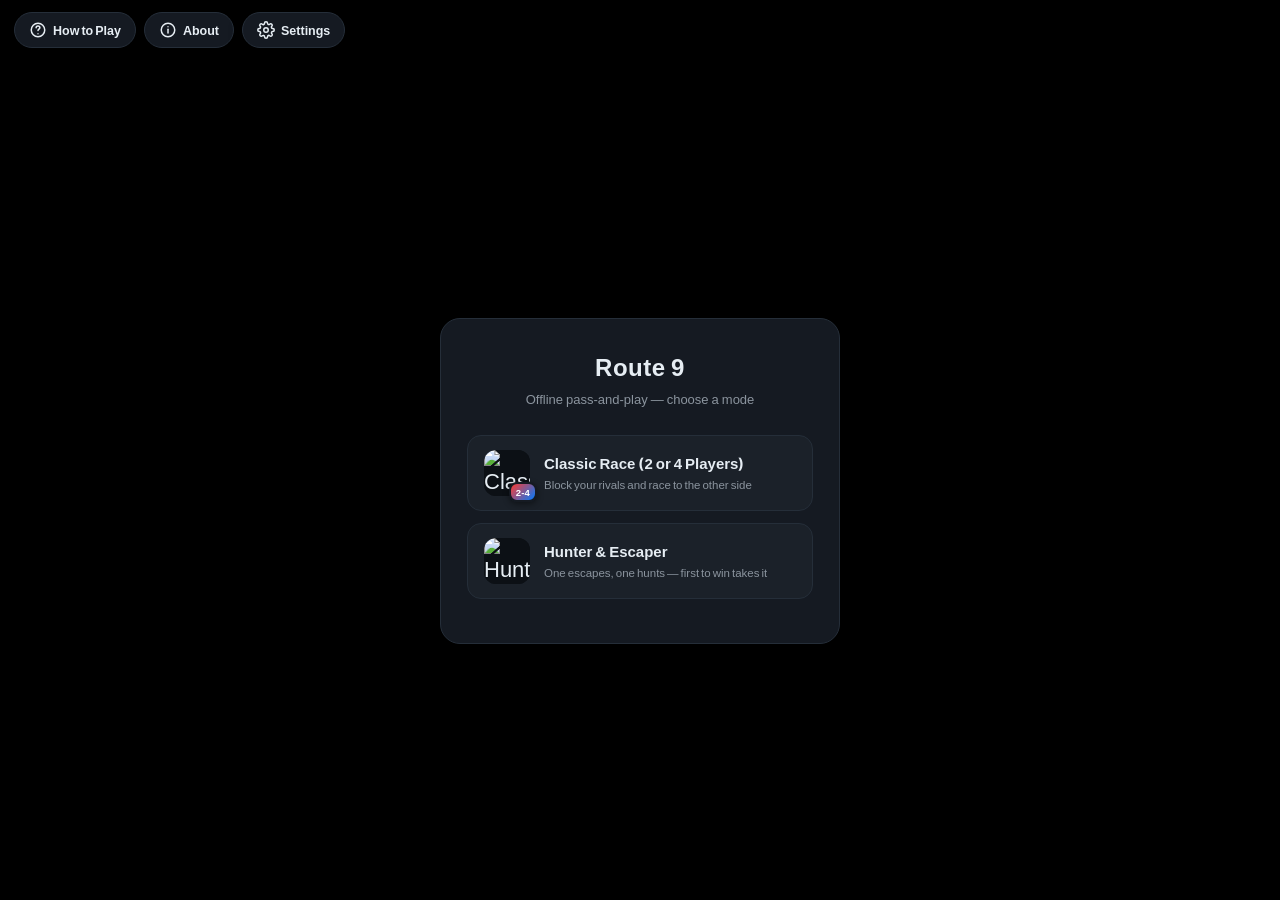
==== commit e0bd4824: "Add files via upload" ====
--- a/index.html
+++ b/index.html
@@ -1,8038 +1 @@
-<!DOCTYPE html>
-<html lang="en" dir="ltr">
-<head>
-    <meta charset="UTF-8">
-    <meta name="viewport" content="width=device-width,initial-scale=1,viewport-fit=cover">
-    <meta name="theme-color" content="#000000">
-    <meta name="apple-mobile-web-app-capable" content="yes">
-    <meta name="apple-mobile-web-app-status-bar-style" content="black">
-    <meta name="mobile-web-app-capable" content="yes">
-    <meta name="description" content="Route 9 — an offline pass-and-play strategy board game. Block your rivals with walls and race to the finish, solo, 1v1, 2v2 team battles, or Wolf vs Sheep mode.">
-    <meta http-equiv="Content-Security-Policy" content="default-src 'self'; script-src 'self' 'unsafe-inline' https://www.gstatic.com https://unpkg.com; style-src 'self' 'unsafe-inline'; img-src 'self' data:; font-src 'self' data:; connect-src 'self' https://*.firebaseio.com wss://*.firebaseio.com https://*.googleapis.com https://firebase.googleapis.com; object-src 'none'; base-uri 'self'; form-action 'self'; frame-ancestors 'self';">
-    <meta name="referrer" content="strict-origin-when-cross-origin">
-    <link rel="icon" type="image/png" sizes="512x512" href="icon.png">
-    <link rel="apple-touch-icon" href="icon-180.png">
-    <title id="page-title">Route 9 - Dark Mode</title>
-
-    <style>
-        /* ===== فونت‌های SF Arabic: ۸ وزن ===== */
-        /* پوشه fonts/ باید کنار index.html در گیت‌هاب‌پیجز باشه با همین اسم‌ها */
-        @font-face {
-            font-family: 'SFArabic';
-            src: url('fonts/SFArabic-Thin.woff2') format('woff2');
-            font-weight: 100;
-            font-style: normal;
-            font-display: swap
-        }
-        @font-face {
-            font-family: 'SFArabic';
-            src: url('fonts/SFArabic-Ultralight.woff2') format('woff2');
-            font-weight: 200;
-            font-style: normal;
-            font-display: swap
-        }
-        @font-face {
-            font-family: 'SFArabic';
-            src: url('fonts/SFArabic-Light.woff2') format('woff2');
-            font-weight: 300;
-            font-style: normal;
-            font-display: swap
-        }
-        @font-face {
-            font-family: 'SFArabic';
-            src: url('fonts/SFArabic-Regular.woff2') format('woff2');
-            font-weight: 400;
-            font-style: normal;
-            font-display: swap
-        }
-        @font-face {
-            font-family: 'SFArabic';
-            src: url('fonts/SFArabic-Medium.woff2') format('woff2');
-            font-weight: 500;
-            font-style: normal;
-            font-display: swap
-        }
-        @font-face {
-            font-family: 'SFArabic';
-            src: url('fonts/SFArabic-Semibold.woff2') format('woff2');
-            font-weight: 600;
-            font-style: normal;
-            font-display: swap
-        }
-        @font-face {
-            font-family: 'SFArabic';
-            src: url('fonts/SFArabic-Bold.woff2') format('woff2');
-            font-weight: 700;
-            font-style: normal;
-            font-display: swap
-        }
-        @font-face {
-            font-family: 'SFArabic';
-            src: url('fonts/SFArabic-Heavy.woff2') format('woff2');
-            font-weight: 800 900;
-            font-style: normal;
-            font-display: swap
-        }
-        :root {
-            --header-h: 62px;
-            --bg-color: #000000;
-            --card-bg: #151a22;
-            --border-color: #252e39;
-            --text-main: #e6edf3;
-            --text-muted: #8b949e;
-            --red-color: #ff3b30;
-            --blue-color: #007aff;
-            --green-color: #34c759;
-            --yellow-color: #ffcc00;
-            --wall-color: #acb8c8;
-            --board-bg: #1b2129;
-            --grid-color: #282f3a
-        }
-        * {
-            box-sizing: border-box;
-            -webkit-tap-highlight-color: transparent;
-            -webkit-touch-callout: none
-        }
-        html {
-            scrollbar-width: none;
-            -ms-overflow-style: none
-        }
-        html::-webkit-scrollbar {
-            display: none
-        }
-        body {
-            background-color: var(--bg-color);
-            color: var(--text-main);
-            font-family: 'SFArabic', -apple-system, BlinkMacSystemFont, "Segoe UI", Roboto, Helvetica, Arial, sans-serif;
-            display: flex;
-            justify-content: center;
-            margin: 0;
-            padding: calc(var(--header-h) + 14px) 20px 20px;
-            min-height: 100vh;
-            user-select: none;
-            scrollbar-width: none;
-            -ms-overflow-style: none
-        }
-        body::-webkit-scrollbar {
-            display: none
-        }
-        #app {
-            width: 100%;
-            max-width: 1100px;
-            display: none;
-            flex-direction: column;
-            gap: 16px
-        }
-        #app.visible {
-            display: flex
-        }
-        #start-overlay {
-            position: absolute;
-            top: var(--header-h);
-            left: 0;
-            right: 0;
-            bottom: 0;
-            background: rgb(5 8 12 / .94);
-            display: flex;
-            align-items: center;
-            justify-content: center;
-            z-index: 200;
-            padding: 20px
-        }
-        .start-card {
-            background: var(--card-bg);
-            border: 1px solid var(--border-color);
-            border-radius: 20px;
-            padding: 32px 26px;
-            max-width: 400px;
-            width: 100%;
-            text-align: center;
-            box-shadow: 0 10px 40px rgb(0 0 0 / .6);
-            animation: startPop 0.35s ease
-        }
-        @keyframes startPop {
-            from {
-                opacity: 0;
-                transform: translateY(10px) scale(.97)
-            }
-            to {
-                opacity: 1;
-                transform: translateY(0) scale(1)
-            }
-        }
-        .start-card h1 {
-            margin: 0 0 6px;
-            font-size: 24px;
-            font-weight: 900;
-            letter-spacing: .5px
-        }
-        .start-card .subtitle {
-            color: var(--text-muted);
-            font-size: 13px;
-            font-weight: 300;
-            text-align: center;
-            margin: 0 0 26px;
-            line-height: 1.6
-        }
-        .mode-btn {
-            width: 100%;
-            display: flex;
-            align-items: center;
-            gap: 14px;
-            background: #1b2129;
-            border: 1px solid var(--border-color);
-            border-radius: 14px;
-            padding: 14px 16px;
-            margin-bottom: 12px;
-            cursor: pointer;
-            transition: all 0.25s ease;
-            color: var(--text-main);
-            text-align: left;
-            font-family: inherit
-        }
-        .mode-btn:hover {
-            border-color: #4a5a6b;
-            background: #20272f;
-            transform: translateY(-2px)
-        }
-        .mode-btn:active {
-            transform: translateY(0) scale(.98)
-        }
-        .mode-btn .mode-icon {
-            font-size: 22px;
-            width: 46px;
-            height: 46px;
-            border-radius: 12px;
-            display: flex;
-            align-items: center;
-            justify-content: center;
-            background: #0c1015;
-            flex-shrink: 0;
-            overflow: hidden
-        }
-        .mode-btn .mode-icon img {
-            width: 100%;
-            height: 100%;
-            display: block;
-            border-radius: 12px;
-            object-fit: cover;
-            background: #0c1015
-        }
-        .mode-btn .mode-text .t {
-            font-weight: 700;
-            font-size: 15px
-        }
-        .mode-btn .mode-text .d {
-            font-size: 11.5px;
-            font-weight: 300;
-            color: var(--text-muted);
-            margin-top: 3px;
-            line-height: 1.4
-        }
-        .mode-icon .icon-img {
-            width: 100%;
-            height: 100%;
-            display: block;
-            border-radius: 12px;
-            object-fit: cover;
-            background: #0c1015
-        }
-        .mode-btn .mode-icon {
-            position: relative;
-            overflow: visible
-        }
-        .mode-icon .mode-badge {
-            position: absolute;
-            bottom: -6px;
-            right: -7px;
-            background: linear-gradient(135deg, var(--red-color), var(--blue-color));
-            color: #fff;
-            font-size: 9.5px;
-            font-weight: 800;
-            padding: 2px 5px;
-            border-radius: 8px;
-            border: 2px solid var(--card-bg);
-            line-height: 1.3;
-            letter-spacing: .2px;
-            white-space: nowrap;
-            box-shadow: 0 2px 6px rgb(0 0 0/.45)
-        }
-        html[dir="rtl"] .mode-icon .mode-badge {
-            right: auto;
-            left: -7px
-        }
-        /* ===== ONLINE SCREENS ===== */
-        .forfeit-badge {
-            display: inline-block;
-            margin-inline-start: 6px;
-            font-size: 10px;
-            font-weight: 700;
-            padding: 1px 6px;
-            border-radius: 20px;
-            background: rgba(231, 76, 60, .18);
-            color: #E74C3C;
-            vertical-align: middle;
-        }
-        .player-card.forfeited {
-            opacity: .5;
-        }
-        .online-card {
-            position: relative;
-            overflow: hidden
-        }
-        .online-card::before {
-            content: '';
-            position: absolute;
-            top: -20%;
-            left: -20%;
-            width: 140%;
-            height: 140%;
-            background: radial-gradient(circle at 30% 20%, rgba(74,168,255,.2), transparent 58%),
-                        radial-gradient(circle at 80% 80%, rgba(155,110,255,.16), transparent 55%),
-                        radial-gradient(circle at 50% 100%, rgba(46,204,113,.1), transparent 50%);
-            pointer-events: none;
-            z-index: 0;
-            animation: auroraDrift 12s ease-in-out infinite alternate
-        }
-        @keyframes auroraDrift {
-            0% { transform: translate(0, 0) rotate(0deg) }
-            100% { transform: translate(3%, -4%) rotate(6deg) }
-        }
-        .online-card > * {
-            position: relative;
-            z-index: 1
-        }
-        .online-hero {
-            display: flex;
-            flex-direction: column;
-            align-items: center;
-            gap: 12px;
-            margin-bottom: 26px
-        }
-        .online-hero-icon {
-            position: relative;
-            width: 60px;
-            height: 60px;
-            border-radius: 50%;
-            display: flex;
-            align-items: center;
-            justify-content: center;
-            background: linear-gradient(135deg, #1c2530, #12161d);
-            border: 1px solid rgba(74,168,255,.3);
-            box-shadow: 0 6px 22px rgb(0 0 0 / .4), 0 0 26px rgba(74,168,255,.18)
-        }
-        .online-hero-icon::before,
-        .online-hero-icon::after {
-            content: '';
-            position: absolute;
-            inset: -8px;
-            border-radius: 50%;
-            border: 1.5px solid rgba(74,168,255,.35);
-            animation: orpPulse 2.6s cubic-bezier(.3,.6,.4,1) infinite
-        }
-        .online-hero-icon::after {
-            animation-delay: 1.3s
-        }
-        .online-hero-icon svg {
-            position: relative;
-            z-index: 1;
-            width: 27px;
-            height: 27px;
-            color: #6fd0ff;
-            animation: heroIconSpin 6s linear infinite
-        }
-        @keyframes heroIconSpin {
-            0%, 85%, 100% { transform: rotate(0deg) }
-            92% { transform: rotate(8deg) }
-        }
-        .online-hero h1 {
-            margin: 0;
-            background: linear-gradient(135deg, #fff, #a9d4ff);
-            -webkit-background-clip: text;
-            background-clip: text;
-            color: transparent
-        }
-        /* ===== ONLINE CHOICE (Create / Join) — redesigned ===== */
-        .online-choice-grid {
-            display: flex;
-            flex-direction: column;
-            gap: 12px
-        }
-        .online-action-card {
-            position: relative;
-            display: flex;
-            align-items: center;
-            gap: 14px;
-            width: 100%;
-            background: #12161d;
-            border: 1px solid var(--border-color);
-            border-radius: 18px;
-            padding: 16px 16px;
-            cursor: pointer;
-            overflow: hidden;
-            font-family: inherit;
-            text-align: start;
-            transition: transform .22s cubic-bezier(.4,0,.2,1), border-color .22s ease, background .22s ease, box-shadow .22s ease
-        }
-        .online-action-card::before {
-            content: '';
-            position: absolute;
-            inset: 0;
-            opacity: 0;
-            transition: opacity .25s ease;
-            z-index: 0
-        }
-        .online-action-create::before {
-            background: linear-gradient(120deg, rgba(74,168,255,.14), transparent 65%)
-        }
-        .online-action-join::before {
-            background: linear-gradient(120deg, rgba(155,110,255,.14), transparent 65%)
-        }
-        .online-action-card::after {
-            content: '';
-            position: absolute;
-            top: 0;
-            bottom: 0;
-            left: -60%;
-            width: 40%;
-            background: linear-gradient(100deg, transparent, rgba(255,255,255,.08), transparent);
-            transform: skewX(-18deg);
-            transition: left .55s ease;
-            z-index: 0;
-            pointer-events: none
-        }
-        .online-action-card:hover {
-            transform: translateY(-2px);
-            border-color: #3a4652;
-            box-shadow: 0 10px 28px rgb(0 0 0 / .35)
-        }
-        .online-action-card:hover::before {
-            opacity: 1
-        }
-        .online-action-card:hover::after {
-            left: 130%
-        }
-        .online-action-card:active {
-            transform: translateY(0) scale(.98)
-        }
-        .online-action-card:hover .oac-icon {
-            transform: scale(1.08) rotate(-4deg)
-        }
-        .oac-icon {
-            position: relative;
-            z-index: 1;
-            flex-shrink: 0;
-            width: 50px;
-            height: 50px;
-            border-radius: 14px;
-            display: flex;
-            align-items: center;
-            justify-content: center;
-            transition: transform .3s cubic-bezier(.34, 1.56, .64, 1)
-        }
-        .online-action-create .oac-icon {
-            background: linear-gradient(135deg, rgba(74,168,255,.22), rgba(74,168,255,.06));
-            color: #6fbaff;
-            box-shadow: 0 0 0 1px rgba(74,168,255,.18) inset
-        }
-        .online-action-join .oac-icon {
-            background: linear-gradient(135deg, rgba(155,110,255,.22), rgba(155,110,255,.06));
-            color: #b79cff;
-            box-shadow: 0 0 0 1px rgba(155,110,255,.18) inset
-        }
-        .oac-icon svg {
-            width: 24px;
-            height: 24px
-        }
-        .oac-text {
-            position: relative;
-            z-index: 1;
-            display: flex;
-            flex-direction: column;
-            gap: 3px;
-            min-width: 0;
-            flex: 1
-        }
-        .oac-title {
-            font-size: 15.5px;
-            font-weight: 700;
-            color: var(--text-main)
-        }
-        .oac-desc {
-            font-size: 11.5px;
-            color: var(--text-muted);
-            line-height: 1.5
-        }
-        .oac-arrow {
-            position: relative;
-            z-index: 1;
-            flex-shrink: 0;
-            width: 26px;
-            height: 26px;
-            border-radius: 50%;
-            display: flex;
-            align-items: center;
-            justify-content: center;
-            background: rgba(255,255,255,.04);
-            color: var(--text-muted);
-            transition: transform .22s ease, background .22s ease, color .22s ease
-        }
-        .oac-arrow svg {
-            width: 14px;
-            height: 14px
-        }
-        .online-action-card:hover .oac-arrow {
-            background: rgba(255,255,255,.08);
-            color: var(--text-main);
-            transform: translateX(-3px)
-        }
-        html[dir="rtl"] .online-action-card:hover .oac-arrow {
-            transform: translateX(3px)
-        }
-        .online-back-link {
-            display: flex;
-            align-items: center;
-            justify-content: center;
-            gap: 6px;
-            width: 100%;
-            background: transparent;
-            border: none;
-            color: var(--text-muted);
-            font-family: inherit;
-            font-size: 13px;
-            font-weight: 600;
-            padding: 10px;
-            cursor: pointer;
-            margin-top: 2px;
-            transition: color .2s ease
-        }
-        .online-back-link:hover {
-            color: var(--text-main)
-        }
-        .online-back-link svg {
-            width: 15px;
-            height: 15px
-        }
-        /* ===== ONLINE ROOM PANEL (create / join) — redesigned ===== */
-        .online-wait-view {
-            display: flex;
-            flex-direction: column;
-            align-items: center
-        }
-        .online-room-panel {
-            animation: startPop .32s ease
-        }
-        .orp-icon-wrap {
-            position: relative;
-            width: 76px;
-            height: 76px;
-            display: flex;
-            align-items: center;
-            justify-content: center;
-            margin-bottom: 18px;
-            flex-shrink: 0
-        }
-        .orp-icon {
-            position: relative;
-            z-index: 2;
-            width: 52px;
-            height: 52px;
-            border-radius: 50%;
-            display: flex;
-            align-items: center;
-            justify-content: center;
-            background: linear-gradient(135deg, #1c2530, #12161d);
-            border: 1px solid rgba(74,168,255,.35);
-            color: #6fbaff;
-            box-shadow: 0 0 22px rgba(74,168,255,.25)
-        }
-        .orp-icon svg {
-            width: 24px;
-            height: 24px
-        }
-        .orp-ring {
-            position: absolute;
-            inset: 0;
-            border-radius: 50%;
-            border: 1.5px solid rgba(74,168,255,.4);
-            animation: orpPulse 2.2s cubic-bezier(.3,.6,.4,1) infinite
-        }
-        .orp-ring-2 {
-            animation-delay: 1.1s
-        }
-        @keyframes orpPulse {
-            0% { transform: scale(.68); opacity: .75 }
-            80%, 100% { transform: scale(1.28); opacity: 0 }
-        }
-        .online-room-panel.is-joining .orp-icon {
-            border-color: rgba(155,110,255,.4);
-            color: #b79cff;
-            box-shadow: 0 0 22px rgba(155,110,255,.22)
-        }
-        .online-room-panel.is-joining .orp-ring {
-            border-color: rgba(155,110,255,.4)
-        }
-        .online-code-wrap {
-            width: 100%;
-            margin-bottom: 6px
-        }
-        .online-code-card {
-            position: relative;
-            display: flex;
-            align-items: center;
-            gap: 10px;
-            background: #0c1015;
-            border: 1px solid rgba(74,168,255,.3);
-            border-radius: 16px;
-            padding: 8px 8px 8px 18px;
-            box-shadow: inset 0 0 0 1px rgba(255,255,255,.02), 0 0 28px rgba(74,168,255,.1);
-            animation: codeCardGlow 2.4s ease-in-out infinite
-        }
-        @keyframes codeCardGlow {
-            0%, 100% { box-shadow: inset 0 0 0 1px rgba(255,255,255,.02), 0 0 20px rgba(74,168,255,.1) }
-            50% { box-shadow: inset 0 0 0 1px rgba(255,255,255,.02), 0 0 32px rgba(74,168,255,.28) }
-        }
-        html[dir="rtl"] .online-code-card {
-            padding: 8px 18px 8px 8px
-        }
-        .online-code-box {
-            flex: 1;
-            font-size: 26px;
-            letter-spacing: 6px;
-            font-weight: 800;
-            color: #fff;
-            text-align: center;
-            min-width: 0;
-            overflow: hidden;
-            text-overflow: ellipsis;
-            white-space: nowrap
-        }
-        .online-code-copy-btn {
-            position: relative;
-            flex-shrink: 0;
-            width: 42px;
-            height: 42px;
-            border-radius: 12px;
-            border: 1px solid var(--border-color);
-            background: #171d26;
-            color: var(--text-muted);
-            display: flex;
-            align-items: center;
-            justify-content: center;
-            cursor: pointer;
-            transition: all .2s ease
-        }
-        .online-code-copy-btn:hover {
-            border-color: #4a5a6b;
-            color: var(--text-main);
-            background: #1d2530
-        }
-        .online-code-copy-btn:active {
-            transform: scale(.92)
-        }
-        .online-code-copy-btn svg {
-            position: absolute;
-            width: 18px;
-            height: 18px;
-            transition: opacity .2s ease, transform .2s ease
-        }
-        .online-code-copy-btn .oc-check-icon {
-            opacity: 0;
-            transform: scale(.5);
-            color: #2ecc71
-        }
-        .online-code-copy-btn.copied {
-            border-color: rgba(46,204,113,.55);
-            background: rgba(46,204,113,.08)
-        }
-        .online-code-copy-btn.copied .oc-copy-icon {
-            opacity: 0;
-            transform: scale(.5)
-        }
-        .online-code-copy-btn.copied .oc-check-icon {
-            opacity: 1;
-            transform: scale(1)
-        }
-        .online-code-hint {
-            text-align: center;
-            font-size: 11px;
-            color: var(--text-muted);
-            margin: 10px 0 16px
-        }
-        .online-input-wrap {
-            position: relative;
-            width: 100%
-        }
-        .oi-icon {
-            position: absolute;
-            top: 50%;
-            right: 15px;
-            transform: translateY(-50%);
-            width: 17px;
-            height: 17px;
-            color: var(--text-muted);
-            pointer-events: none
-        }
-        html[dir="rtl"] .oi-icon {
-            right: auto;
-            left: 15px
-        }
-        .online-input-wrap .online-code-input {
-            padding-right: 42px
-        }
-        html[dir="rtl"] .online-input-wrap .online-code-input {
-            padding-right: 14px;
-            padding-left: 42px
-        }
-        .online-primary-btn {
-            display: flex;
-            align-items: center;
-            justify-content: center;
-            gap: 8px;
-            width: 100%;
-            background: linear-gradient(115deg, #2d7bff, #7a5cff, #2d7bff);
-            background-size: 220% 100%;
-            border: none;
-            border-radius: 14px;
-            padding: 14px;
-            color: #fff;
-            font-family: inherit;
-            font-size: 14.5px;
-            font-weight: 700;
-            cursor: pointer;
-            box-shadow: 0 8px 22px rgba(45,123,255,.3);
-            transition: transform .2s ease, box-shadow .2s ease, background-position .6s ease;
-            margin-bottom: 10px
-        }
-        .online-primary-btn:hover {
-            background-position: 100% 0
-        }
-        .online-primary-btn:hover {
-            transform: translateY(-1px);
-            box-shadow: 0 10px 26px rgba(45,123,255,.4)
-        }
-        .online-primary-btn:active {
-            transform: translateY(0) scale(.98)
-        }
-        .online-primary-btn svg {
-            width: 16px;
-            height: 16px
-        }
-        .online-cancel-btn {
-            width: 100%;
-            background: transparent;
-            border: none;
-            color: var(--text-muted);
-            font-family: inherit;
-            font-size: 12.5px;
-            font-weight: 600;
-            padding: 8px;
-            cursor: pointer;
-            transition: color .2s ease
-        }
-        .online-cancel-btn:hover {
-            color: var(--text-main)
-        }
-        .online-status-text {
-            color: var(--text-muted);
-            font-size: 13px;
-            font-weight: 500;
-            line-height: 1.6;
-            margin: 0 0 14px;
-            min-height: 18px
-        }
-        .online-code-input {
-            width: 100%;
-            padding: 14px;
-            border-radius: 12px;
-            border: 1px solid var(--border-color);
-            background: #0c1015;
-            color: var(--text-main);
-            font-size: 18px;
-            font-weight: 700;
-            letter-spacing: 3px;
-            text-align: center;
-            margin-bottom: 12px;
-            text-transform: uppercase;
-            transition: border-color .2s ease, box-shadow .2s ease
-        }
-        .online-code-input:focus {
-            outline: none;
-            border-color: #4aa8ff;
-            box-shadow: 0 0 0 3px rgba(74,168,255,.15)
-        }
-        /* ===== OTP-style room-code entry (join screen) ===== */
-        .otp-wrap {
-            display: flex;
-            justify-content: center;
-            gap: 9px;
-            margin-bottom: 14px
-        }
-        .otp-box {
-            width: 46px;
-            height: 56px;
-            border-radius: 14px;
-            border: 1.5px solid var(--border-color);
-            background: #0c1015;
-            color: #fff;
-            font-family: inherit;
-            font-size: 22px;
-            font-weight: 800;
-            text-align: center;
-            text-transform: uppercase;
-            caret-color: #4aa8ff;
-            transition: border-color .2s ease, box-shadow .2s ease, transform .2s cubic-bezier(.34,1.56,.64,1), background .2s ease
-        }
-        .otp-box:focus {
-            outline: none;
-            border-color: #4aa8ff;
-            background: #10161d;
-            box-shadow: 0 0 0 3px rgba(74,168,255,.18), 0 0 18px rgba(74,168,255,.15);
-            transform: translateY(-2px)
-        }
-        .otp-box.filled {
-            border-color: rgba(155,110,255,.55);
-            box-shadow: 0 0 14px rgba(155,110,255,.18)
-        }
-        .otp-box.otp-error {
-            border-color: var(--red-color) !important;
-            animation: otpShake .32s ease
-        }
-        @keyframes otpShake {
-            0%, 100% { transform: translateX(0) }
-            25% { transform: translateX(-6px) }
-            75% { transform: translateX(6px) }
-        }
-        @media (max-width:360px) {
-            .otp-box {
-                width: 38px;
-                height: 48px;
-                font-size: 18px;
-                border-radius: 12px
-            }
-            .otp-wrap {
-                gap: 6px
-            }
-        }
-        .online-spinner-sm {
-            width: 16px;
-            height: 16px;
-            border-width: 2px;
-            margin: 0
-        }
-        .online-join-status-row {
-            display: flex;
-            align-items: center;
-            justify-content: center;
-            gap: 8px;
-            margin-top: 4px
-        }
-        .player-count-toggle {
-            position: relative;
-            display: flex;
-            background: #0c1015;
-            border: 1px solid var(--border-color);
-            border-radius: 16px;
-            padding: 5px;
-            margin-bottom: 20px;
-            gap: 4px;
-            overflow: hidden;
-            direction: ltr
-        }
-        .pc-toggle-slider {
-            position: absolute;
-            top: 5px;
-            bottom: 5px;
-            left: 5px;
-            width: calc(50% - 7px);
-            background: linear-gradient(135deg, #2563eb, #1d4ed8);
-            border-radius: 11px;
-            box-shadow: 0 4px 16px rgb(37 99 235/.45);
-            transition: transform .32s cubic-bezier(.65, 0, .35, 1);
-            z-index: 1
-        }
-        .player-count-toggle[data-active="4"] .pc-toggle-slider {
-            transform: translateX(calc(100% + 4px))
-        }
-        .pc-toggle-btn {
-            position: relative;
-            z-index: 2;
-            flex: 1;
-            display: flex;
-            align-items: center;
-            justify-content: center;
-            gap: 7px;
-            background: transparent;
-            border: none;
-            border-radius: 11px;
-            padding: 11px 8px;
-            color: var(--text-muted);
-            font-family: inherit;
-            font-size: 12.5px;
-            font-weight: 700;
-            cursor: pointer;
-            transition: color .3s ease
-        }
-        .pc-toggle-btn .pc-icon {
-            display: flex;
-            align-items: center;
-            justify-content: center;
-            flex-shrink: 0
-        }
-        .pc-toggle-btn .pc-icon svg {
-            width: 18px;
-            height: 18px;
-            display: block;
-            transition: transform .3s cubic-bezier(.34, 1.56, .64, 1)
-        }
-        .pc-toggle-btn.active {
-            color: #fff
-        }
-        .pc-toggle-btn.active .pc-icon svg {
-            transform: scale(1.08)
-        }
-        .pc-toggle-btn:active .pc-icon svg {
-            transform: scale(.9)
-        }
-        .game-type-toggle[data-active="online"] .pc-toggle-slider {
-            transform: translateX(calc(100% + 4px))
-        }
-        .pc-toggle-btn.locked {
-            opacity: .35;
-            cursor: not-allowed;
-            pointer-events: none
-        }
-        .game-type-lock-hint {
-            font-size: 11.5px;
-            color: #f5a623;
-            background: rgb(245 166 35/.08);
-            border: 1px solid rgb(245 166 35/.25);
-            border-radius: 10px;
-            padding: 8px 10px;
-            margin: -10px 0 18px;
-            text-align: center;
-            line-height: 1.5;
-            animation: fieldPopIn .3s cubic-bezier(.34, 1.56, .64, 1) both
-        }
-        #timer-online-required-hint {
-            margin: 12px 0 0
-        }
-        .timer-select-wrap {
-            background: #0c1015;
-            border: 1px solid var(--border-color);
-            border-radius: 16px;
-            padding: 14px 14px 12px;
-            margin-bottom: 20px
-        }
-        .timer-select-label {
-            display: flex;
-            align-items: center;
-            gap: 6px;
-            font-size: 12.5px;
-            font-weight: 700;
-            color: var(--text-muted);
-            margin-bottom: 10px;
-            letter-spacing: .2px
-        }
-        .timer-select-label svg {
-            flex-shrink: 0;
-            color: #60a5fa
-        }
-        .timer-chip-group {
-            display: flex;
-            gap: 7px;
-            flex-wrap: wrap
-        }
-        .timer-chip {
-            flex: 1 1 auto;
-            min-width: 54px;
-            display: flex;
-            flex-direction: column;
-            align-items: center;
-            justify-content: center;
-            gap: 1px;
-            background: #151a22;
-            border: 1.5px solid var(--border-color);
-            border-radius: 12px;
-            padding: 8px 6px;
-            cursor: pointer;
-            color: var(--text-muted);
-            font-family: inherit;
-            transition: all .22s cubic-bezier(.34, 1.56, .64, 1)
-        }
-        .timer-chip .tc-num {
-            font-size: 15px;
-            font-weight: 800;
-            color: var(--text-main);
-            transition: color .22s ease
-        }
-        .timer-chip .tc-unit {
-            font-size: 9.5px;
-            color: var(--text-muted);
-            transition: color .22s ease
-        }
-        .timer-chip:hover {
-            transform: translateY(-1px);
-            border-color: #3a4451
-        }
-        .timer-chip:active {
-            transform: scale(.94)
-        }
-        .timer-chip.active {
-            background: linear-gradient(135deg, #2563eb, #1d4ed8);
-            border-color: transparent;
-            box-shadow: 0 4px 14px rgb(37 99 235/.4)
-        }
-        .timer-chip.active .tc-num,
-        .timer-chip.active .tc-unit {
-            color: #fff
-        }
-        .timer-chip.no-timer-chip {
-            flex-basis: 100%
-        }
-        .timer-chip.no-timer-chip .tc-num {
-            font-size: 12px
-        }
-        .timer-chip.locked {
-            opacity: .3;
-            cursor: not-allowed;
-            pointer-events: none
-        }
-        /* ===== Player timer: mirrors the .timer-chip badge already used in the timer picker, for full visual consistency ===== */
-        .player-timer {
-            display: none;
-            margin-top: 6px;
-            width: 100%
-        }
-        .player-timer.visible {
-            display: flex;
-            animation: ptPopIn .4s cubic-bezier(.34, 1.56, .64, 1) both
-        }
-        @keyframes ptPopIn {
-            from { opacity: 0; transform: translateY(-3px) }
-            to { opacity: 1; transform: translateY(0) }
-        }
-        .pt-icon {
-            display: none
-        }
-        .pt-fill {
-            display: none
-        }
-        .pt-track {
-            flex: 1;
-            min-width: 54px;
-            max-width: 96px;
-            display: flex;
-            align-items: center;
-            justify-content: center;
-            background: #151a22;
-            border: none;
-            box-shadow: inset 0 0 0 1.5px var(--border-color);
-            border-radius: 12px;
-            padding: 5px 8px;
-            transition: background .25s ease, box-shadow .25s ease
-        }
-        .pt-time {
-            display: block;
-            font-family: inherit;
-            font-size: 12.5px;
-            font-weight: 800;
-            color: var(--text-main);
-            font-variant-numeric: tabular-nums;
-            transition: color .22s ease
-        }
-        .player-timer:not(.ticking) .pt-track {
-            opacity: .75
-        }
-        .player-timer.ticking .pt-track {
-            background: linear-gradient(135deg, #2563eb, #1d4ed8);
-            background-repeat: no-repeat;
-            background-size: 100% 100%;
-            box-shadow: none
-        }
-        .player-timer.ticking .pt-time {
-            color: #fff
-        }
-        .player-timer.warning .pt-track {
-            background: linear-gradient(135deg, #c9760f, #b45f0a);
-            background-repeat: no-repeat;
-            background-size: 100% 100%;
-            box-shadow: none
-        }
-        .player-timer.warning .pt-time {
-            color: #fff
-        }
-        .player-timer.critical .pt-track {
-            background: linear-gradient(135deg, #dc2626, #b91c1c);
-            background-repeat: no-repeat;
-            background-size: 100% 100%;
-            box-shadow: none;
-            animation: ptCriticalPulse .7s ease-in-out infinite
-        }
-        .player-timer.critical .pt-time {
-            color: #fff
-        }
-        @keyframes ptCriticalPulse {
-            0%, 100% { transform: scale(1) }
-            50% { transform: scale(1.05) }
-        }
-        @media (max-width:480px) {
-            .pt-track {
-                min-width: 44px;
-                max-width: 74px;
-                padding: 4px 6px;
-                border-radius: 10px
-            }
-            .pt-time {
-                font-size: 10.5px
-            }
-        }
-        @media (max-width:360px) {
-            .pt-track {
-                min-width: 36px;
-                max-width: 60px;
-                padding: 3px 5px
-            }
-            .pt-time {
-                font-size: 9.5px
-            }
-        }
-        .team-group {
-            position: relative;
-            overflow: hidden;
-            background: #0c1015;
-            border: 1px solid var(--border-color);
-            border-radius: 16px;
-            padding: 16px 12px 2px;
-            margin-bottom: 14px
-        }
-        .team-group-header {
-            display: flex;
-            align-items: center;
-            gap: 7px;
-            margin-bottom: 10px;
-            font-size: 11.5px;
-            font-weight: 800;
-            letter-spacing: .3px;
-            color: var(--text-muted);
-            text-transform: uppercase
-        }
-        .team-group-dots {
-            display: flex;
-            align-items: center
-        }
-        .team-group-dot {
-            width: 11px;
-            height: 11px;
-            border-radius: 50%;
-            display: inline-block;
-            border: 2px solid var(--card-bg);
-            transition: background .25s ease, box-shadow .25s ease
-        }
-        .team-group-dot + .team-group-dot {
-            margin-inline-start: -4px
-        }
-        .team-vs-divider {
-            display: flex;
-            align-items: center;
-            justify-content: center;
-            gap: 8px;
-            margin: -4px 0 14px;
-            color: var(--text-muted);
-            font-size: 11px;
-            font-weight: 800
-        }
-        .team-vs-divider::before,
-        .team-vs-divider::after {
-            content: '';
-            flex: 1;
-            height: 1px;
-            background: var(--border-color)
-        }
-        .team-group .player-setup-card {
-            background: rgb(21 26 34/.6)
-        }
-        .topbar {
-            display: flex;
-            flex-wrap: wrap;
-            justify-content: space-between;
-            align-items: center;
-            gap: 10px;
-            background: var(--card-bg);
-            border: 1px solid var(--border-color);
-            border-radius: 16px;
-            padding: 16px 20px
-        }
-        .topbar.mode-2p {
-            display: grid;
-            grid-template-columns: minmax(0, 1fr) auto minmax(0, 1fr);
-            flex-wrap: nowrap;
-            gap: 8px
-        }
-        .topbar.mode-2p .player-card {
-            min-width: 0;
-            max-width: 248px
-        }
-        .topbar.mode-2p .player-card:first-child {
-            justify-self: start
-        }
-        .topbar.mode-2p .player-card:last-child {
-            justify-self: end;
-            flex-direction: row-reverse
-        }
-        .topbar.mode-4p .player-card {
-            flex: 1;
-            min-width: 0
-        }
-        .topbar.mode-4p .player-card.team-b-align {
-            flex-direction: row-reverse
-        }
-        .topbar.mode-2p .player-info {
-            min-width: 0
-        }
-        .topbar.mode-2p .player-info .name {
-            overflow: hidden;
-            text-overflow: ellipsis;
-            white-space: nowrap;
-            max-width: 148px
-        }
-        .player-card {
-            display: flex;
-            align-items: center;
-            gap: 15px;
-            position: relative;
-            padding: 10px 14px;
-            border-radius: 14px;
-            transition: all 0.3s ease;
-            opacity: .5;
-            min-width: 150px
-        }
-        .player-card.active {
-            opacity: 1;
-            background: #1d2530;
-            border-color: var(--border-color)
-        }
-        .player-card.finished {
-            opacity: .85
-        }
-        .player-card.finished .name::after {
-            content: '';
-            display: inline-block;
-            width: 12px;
-            height: 12px;
-            margin-inline-start: 4px;
-            vertical-align: middle;
-            background-image: url("data:image/svg+xml,%3Csvg xmlns='http://www.w3.org/2000/svg' viewBox='0 0 24 24' fill='none' stroke='%232ecc71' stroke-width='3.5' stroke-linecap='round' stroke-linejoin='round'%3E%3Cpolyline points='4 12 10 18 20 6'/%3E%3C/svg%3E");
-            background-size: contain;
-            background-repeat: no-repeat
-        }
-        .avatar {
-            width: 34px;
-            height: 34px;
-            flex-shrink: 0;
-            display: flex;
-            align-items: center;
-            justify-content: center;
-            border-radius: 50%;
-            box-shadow: 0 0 12px rgb(255 255 255 / .1)
-        }
-        .player-info .name {
-            font-size: 15px;
-            font-weight: 600;
-            overflow: hidden;
-            text-overflow: ellipsis;
-            white-space: nowrap;
-            max-width: 100%
-        }
-        .player-card,
-        .player-info {
-            min-width: 0
-        }
-        .player-info .team-label {
-            font-size: 10px;
-            color: var(--text-muted);
-            margin-top: 1px;
-            letter-spacing: .5px
-        }
-        .player-info .score {
-            font-size: 12px;
-            color: var(--text-muted);
-            margin-top: 2px;
-            display: flex;
-            align-items: center;
-            gap: 5px
-        }
-        .score-bar {
-            width: 100%;
-            max-width: 100px;
-            height: 4px;
-            background: #252e39;
-            border-radius: 4px;
-            margin-top: 4px;
-            overflow: hidden
-        }
-        .score-bar .fill {
-            height: 100%;
-            border-radius: 4px;
-            transition: width 0.5s ease
-        }
-        .fill.red {
-            background: var(--red-color)
-        }
-        .fill.blue {
-            background: var(--blue-color)
-        }
-        .fill.green {
-            background: var(--green-color)
-        }
-        .fill.yellow {
-            background: var(--yellow-color)
-        }
-        .bet-box {
-            flex-shrink: 0;
-            position: relative;
-            display: flex;
-            align-items: center;
-            justify-content: center;
-            text-align: center;
-            background: linear-gradient(150deg, #1d2530, #151a22);
-            width: 34px;
-            height: 34px;
-            min-width: 34px;
-            border-radius: 50%;
-            border: 1px solid var(--border-color);
-            box-shadow: 0 2px 8px rgb(0 0 0 / .4), 0 0 0 1px rgb(255 255 255 / .02) inset;
-            z-index: 2
-        }
-        .bet-box .vs-x {
-            font-size: 11.5px;
-            font-weight: 800;
-            letter-spacing: .5px;
-            color: #cbd5e1
-        }
-        .main-area {
-            display: flex;
-            flex-wrap: wrap;
-            gap: 16px
-        }
-        .board-wrapper {
-            position: relative;
-            flex: 1;
-            min-width: 350px;
-            background: var(--board-bg);
-            border: 1px solid var(--border-color);
-            border-radius: 16px;
-            padding: 16px;
-            display: flex;
-            justify-content: center;
-            align-items: center;
-            box-shadow: 0 4px 20px rgb(0 0 0 / .5)
-        }
-        .board-wrapper::before,
-        .board-wrapper::after {
-            content: '';
-            position: absolute;
-            top: 10%;
-            bottom: 10%;
-            width: 4px;
-            background: #282f3a;
-            border-radius: 4px
-        }
-        .board-wrapper::before {
-            left: 15px
-        }
-        .board-wrapper::after {
-            right: 15px
-        }
-        #online-turn-row .otb-dot {
-            display: inline-block;
-            width: 7px;
-            height: 7px;
-            border-radius: 50%;
-            margin-inline-end: 6px;
-            vertical-align: middle
-        }
-        #online-turn-row.otb-mine span:last-child {
-            color: #2ECC71
-        }
-        #online-turn-row.otb-mine .otb-dot {
-            background: #2ECC71;
-            animation: otbPulseGreen 1.4s ease-out infinite
-        }
-        #online-turn-row.otb-theirs span:last-child {
-            color: var(--text-muted)
-        }
-        #online-turn-row.otb-theirs .otb-dot {
-            background: #808993;
-            animation: otbPulseGray 1.4s ease-in-out infinite
-        }
-        @keyframes otbPulseGreen {
-            0% { box-shadow: 0 0 0 0 rgba(46,204,113,.55) }
-            70% { box-shadow: 0 0 0 6px rgba(46,204,113,0) }
-            100% { box-shadow: 0 0 0 0 rgba(46,204,113,0) }
-        }
-        @keyframes otbPulseGray {
-            0%, 100% { opacity: .5 }
-            50% { opacity: 1 }
-        }
-        .board-sound-btn {
-            position: absolute;
-            top: -18px;
-            right: 14px;
-            width: 36px;
-            height: 36px;
-            border-radius: 50%;
-            background: rgb(12 16 21 / .9);
-            border: 1px solid var(--border-color);
-            backdrop-filter: blur(6px);
-            -webkit-backdrop-filter: blur(6px);
-            display: flex;
-            align-items: center;
-            justify-content: center;
-            color: var(--text-main);
-            cursor: grab;
-            z-index: 30;
-            padding: 0;
-            box-shadow: 0 4px 14px rgb(0 0 0 / .45);
-            transition: all 0.2s ease;
-            touch-action: none
-        }
-        .board-sound-btn.dragging {
-            cursor: grabbing;
-            transition: none !important
-        }
-        .board-sound-btn:hover {
-            background: #20272f;
-            border-color: #4a5a6b
-        }
-        .board-sound-btn:active {
-            transform: scale(.92)
-        }
-        .board-sound-btn svg {
-            width: 17px;
-            height: 17px
-        }
-        .board-sound-btn.btn-holding {
-            animation: soundBtnHoldPulse 0.9s ease-in-out infinite;
-            border-color: #5a3a3a
-        }
-        @keyframes soundBtnHoldPulse {
-            0%, 100% { box-shadow: 0 4px 14px rgb(0 0 0 / .45), 0 0 0 0 rgba(255,59,48,.55) }
-            50% { box-shadow: 0 4px 14px rgb(0 0 0 / .45), 0 0 0 9px rgba(255,59,48,0) }
-        }
-        .board-sound-btn.btn-hidden-anim {
-            animation: soundBtnHideOut .38s cubic-bezier(.55,0,.85,.35) forwards
-        }
-        @keyframes soundBtnHideOut {
-            0% { opacity: 1; transform: scale(1) rotate(0) }
-            40% { opacity: 1; transform: scale(1.12) rotate(6deg) }
-            100% { opacity: 0; transform: scale(.25) rotate(-70deg) }
-        }
-        .board-sound-btn.btn-reappear-anim {
-            animation: soundBtnReappearIn .62s cubic-bezier(.34,1.56,.64,1)
-        }
-        @keyframes soundBtnReappearIn {
-            0% { opacity: 0; transform: scale(.2) rotate(50deg) }
-            55% { opacity: 1; transform: scale(1.18) rotate(-8deg) }
-            80% { transform: scale(.94) rotate(3deg) }
-            100% { opacity: 1; transform: scale(1) rotate(0) }
-        }
-        .sound-reappear-ring {
-            position: absolute;
-            border-radius: 50%;
-            border: 2px solid var(--blue-color);
-            pointer-events: none;
-            z-index: 29;
-            opacity: 0;
-        }
-        .sound-reappear-ring.ping {
-            animation: soundRingPing .7s ease-out
-        }
-        @keyframes soundRingPing {
-            0% { opacity: .8; transform: scale(.5) }
-            100% { opacity: 0; transform: scale(2.2) }
-        }
-        .sound-close-badge {
-            position: absolute;
-            width: 22px;
-            height: 22px;
-            border-radius: 50%;
-            background: var(--red-color);
-            color: #fff;
-            display: flex;
-            align-items: center;
-            justify-content: center;
-            box-shadow: 0 3px 10px rgba(255,59,48,.55), 0 0 0 2px #0c1015;
-            z-index: 32;
-            cursor: pointer;
-            opacity: 0;
-            transform: scale(0) rotate(-90deg);
-            transition: opacity .28s cubic-bezier(.34,1.56,.64,1), transform .28s cubic-bezier(.34,1.56,.64,1);
-            pointer-events: none;
-            touch-action: none
-        }
-        .sound-close-badge.visible {
-            opacity: 1;
-            transform: scale(1) rotate(0);
-            pointer-events: auto
-        }
-        .sound-close-badge:active {
-            transform: scale(.85) rotate(0)
-        }
-        .sound-close-badge svg {
-            width: 11px;
-            height: 11px
-        }
-        .sound-ghost-dot {
-            position: absolute;
-            width: 18px;
-            height: 18px;
-            border-radius: 50%;
-            background: rgb(12 16 21 / .78);
-            border: 1px solid var(--border-color);
-            backdrop-filter: blur(4px);
-            -webkit-backdrop-filter: blur(4px);
-            color: var(--text-muted);
-            display: flex;
-            align-items: center;
-            justify-content: center;
-            z-index: 30;
-            cursor: pointer;
-            opacity: 0;
-            transform: scale(0);
-            pointer-events: none;
-            box-shadow: 0 2px 10px rgb(0 0 0 / .4);
-            transition: opacity .3s cubic-bezier(.34,1.56,.64,1), transform .3s cubic-bezier(.34,1.56,.64,1);
-            touch-action: none
-        }
-        .sound-ghost-dot.visible {
-            opacity: .68;
-            transform: scale(1);
-            pointer-events: auto;
-            animation: ghostDotBreathe 2.2s ease-in-out infinite
-        }
-        .sound-ghost-dot:hover,
-        .sound-ghost-dot:active {
-            opacity: 1;
-            border-color: #4a5a6b
-        }
-        .sound-ghost-dot:active {
-            transform: scale(.85)
-        }
-        .sound-ghost-dot svg {
-            width: 9px;
-            height: 9px
-        }
-        @keyframes ghostDotBreathe {
-            0%, 100% { opacity: .55; box-shadow: 0 2px 10px rgb(0 0 0 / .4), 0 0 0 0 rgba(230,237,243,.15) }
-            50% { opacity: .9; box-shadow: 0 2px 10px rgb(0 0 0 / .4), 0 0 0 5px rgba(230,237,243,0) }
-        }
-        canvas {
-            width: 100%;
-            height: auto;
-            aspect-ratio: 1/1;
-            border-radius: 12px;
-            touch-action: none;
-            background: var(--board-bg);
-            max-width: 550px;
-            box-shadow: inset 0 0 30px rgb(0 0 0 / .5)
-        }
-        .wall-confirm-popup {
-            position: absolute;
-            display: flex;
-            gap: 6px;
-            visibility: hidden;
-            transform: translate(-50%, -140%) scale(.85);
-            opacity: 0;
-            pointer-events: none;
-            transition: opacity 0.18s ease, transform 0.18s ease;
-            z-index: 20;
-            white-space: nowrap
-        }
-        .wall-confirm-popup.visible {
-            visibility: visible;
-            opacity: 1;
-            pointer-events: auto;
-            transform: translate(-50%, -140%) scale(1)
-        }
-        .wall-confirm-btn,
-        .wall-cancel-btn {
-            border: none;
-            border-radius: 20px;
-            padding: 9px 16px;
-            font-size: 13px;
-            font-weight: 700;
-            cursor: pointer;
-            display: flex;
-            align-items: center;
-            gap: 5px;
-            box-shadow: 0 4px 14px rgb(0 0 0 / .45);
-            transition: all 0.2s ease;
-            font-family: inherit
-        }
-        .wall-confirm-btn {
-            background: linear-gradient(135deg, #2ecc71, #27ae60);
-            color: #fff;
-            animation: confirmPulse 1.6s infinite ease-in-out
-        }
-        .wall-confirm-btn:hover {
-            transform: scale(1.08);
-            box-shadow: 0 6px 20px rgb(46 204 113 / .55)
-        }
-        .wall-confirm-btn:active {
-            transform: scale(.96)
-        }
-        @keyframes confirmPulse {
-            0%,
-            100% {
-                box-shadow: 0 4px 14px rgb(46 204 113 / .3)
-            }
-            50% {
-                box-shadow: 0 4px 20px rgb(46 204 113 / .65)
-            }
-        }
-        .wall-cancel-btn {
-            background: #252e39;
-            color: #c0c9d6;
-            padding: 9px 12px
-        }
-        .wall-cancel-btn:hover {
-            background: #3a4552;
-            color: #fff
-        }
-        .wall-cancel-btn:active {
-            transform: scale(.94)
-        }
-        .controls {
-            width: 100%;
-            display: flex;
-            gap: 12px;
-            margin-top: 0;
-            flex-wrap: wrap
-        }
-        .control-btn {
-            flex: 1;
-            min-width: 80px;
-            background: var(--card-bg);
-            border: 1px solid var(--border-color);
-            border-radius: 12px;
-            padding: 16px;
-            display: flex;
-            flex-direction: column;
-            align-items: center;
-            gap: 8px;
-            color: var(--text-muted);
-            cursor: pointer;
-            transition: all 0.3s ease;
-            font-family: inherit;
-            font-size: 14px
-        }
-        .control-btn:hover {
-            background: #1d2530;
-            border-color: #2d3642
-        }
-        .control-btn:active {
-            transform: scale(.95);
-            background: #1d2530;
-            border-color: #4a5a6b
-        }
-        .control-btn.active {
-            background: #1d2530;
-            border-color: #4a5a6b;
-            color: #fff
-        }
-        .control-btn:disabled {
-            opacity: .4;
-            cursor: not-allowed
-        }
-        .control-btn:disabled:hover {
-            background: var(--card-bg);
-            border-color: var(--border-color)
-        }
-        .control-btn .icon-box {
-            font-size: 18px;
-            background: #0c1015;
-            padding: 4px 20px;
-            border-radius: 6px;
-            display: flex;
-            align-items: center;
-            justify-content: center
-        }
-        .icon-svg {
-            width: 18px;
-            height: 18px;
-            flex-shrink: 0;
-            display: inline-block;
-            vertical-align: middle
-        }
-        .icon-svg.sm {
-            width: 14px;
-            height: 14px
-        }
-        .icon-svg.lg {
-            width: 26px;
-            height: 26px
-        }
-        .control-btn.danger {
-            background: #8b2020;
-            border-color: #8b2020;
-            color: #fff
-        }
-        .control-btn.danger:hover {
-            background: #a82525
-        }
-        .control-btn.danger .icon-box {
-            background: #6b1717
-        }
-        .control-btn.neutral {
-            color: #c0c9d6
-        }
-        .control-btn.neutral .icon-box {
-            color: #c0c9d6
-        }
-        .sidebar {
-            width: 100%;
-            flex-shrink: 0;
-            display: flex;
-            flex-direction: column;
-            gap: 12px
-        }
-        .side-box {
-            background: var(--card-bg);
-            border: 1px solid var(--border-color);
-            border-radius: 12px;
-            padding: 12px 16px
-        }
-        .side-box h3 {
-            font-size: 10px;
-            color: var(--text-muted);
-            text-transform: uppercase;
-            letter-spacing: 1px;
-            margin: 0 0 10px 0;
-            border-bottom: 1px solid var(--border-color);
-            padding-bottom: 8px
-        }
-        .history-list {
-            max-height: 200px;
-            overflow-y: auto;
-            display: flex;
-            flex-direction: column;
-            gap: 2px;
-            padding-right: 4px
-        }
-        .history-item {
-            display: flex;
-            align-items: center;
-            gap: 10px;
-            font-family: monospace;
-            font-size: 12px;
-            padding: 3px 4px;
-            border-radius: 4px;
-            transition: all 0.2s
-        }
-        .history-item:hover {
-            background: #1d2530
-        }
-        .history-item .num {
-            color: #4a5568;
-            width: 20px;
-            text-align: right
-        }
-        .history-item .action-text {
-            color: #fff
-        }
-        .symbol-container {
-            display: flex;
-            justify-content: center;
-            align-items: center;
-            width: 16px;
-            height: 16px
-        }
-        .symbol-line {
-            width: 12px;
-            height: 2px;
-            border-radius: 2px;
-            background: #fff
-        }
-        .symbol-line.vertical {
-            width: 2px;
-            height: 12px
-        }
-        .symbol-line.red {
-            background: var(--red-color)
-        }
-        .symbol-line.blue {
-            background: var(--blue-color)
-        }
-        .symbol-line.green {
-            background: var(--green-color)
-        }
-        .symbol-line.yellow {
-            background: var(--yellow-color)
-        }
-        .symbol-circle {
-            width: 10px;
-            height: 10px;
-            border-radius: 50%;
-            background: #fff
-        }
-        .symbol-circle.red {
-            background: var(--red-color)
-        }
-        .symbol-circle.blue {
-            background: var(--blue-color)
-        }
-        .symbol-circle.green {
-            background: var(--green-color)
-        }
-        .symbol-circle.yellow {
-            background: var(--yellow-color)
-        }
-        .history-pagination {
-            display: flex;
-            justify-content: center;
-            align-items: center;
-            gap: 10px;
-            margin-top: 8px;
-            color: var(--text-muted);
-            font-size: 12px;
-            border-top: 1px solid var(--border-color);
-            padding-top: 6px
-        }
-        .history-pagination span {
-            cursor: pointer
-        }
-        .info-row {
-            display: flex;
-            justify-content: space-between;
-            padding: 4px 0;
-            font-size: 12px
-        }
-        .info-row .label {
-            color: var(--text-muted)
-        }
-        .text-red {
-            color: var(--red-color)
-        }
-        .text-blue {
-            color: var(--blue-color)
-        }
-        .text-green {
-            color: var(--green-color)
-        }
-        .text-yellow {
-            color: var(--yellow-color)
-        }
-        .bottom-info {
-            display: grid;
-            grid-template-columns: repeat(3, 1fr);
-            gap: 16px;
-            background: var(--card-bg);
-            border: 1px solid var(--border-color);
-            border-radius: 16px;
-            padding: 16px 20px
-        }
-        .info-block h4 {
-            font-size: 10px;
-            color: var(--text-muted);
-            text-transform: uppercase;
-            margin: 0 0 8px 0;
-            letter-spacing: 1px
-        }
-        .info-block p {
-            font-size: 12px;
-            line-height: 1.5;
-            color: #c0c9d6;
-            margin: 0;
-            display: flex;
-            align-items: center;
-            gap: 8px
-        }
-        @media (max-width:1000px) {
-            .board-wrapper {
-                width: 100%;
-                flex: none;
-                order: 1
-            }
-            .controls {
-                width: 100%;
-                order: 2;
-                flex-wrap: wrap;
-                margin-top: 0
-            }
-            .sidebar {
-                width: 100%;
-                order: 3
-            }
-            .bottom-info {
-                order: 4;
-                grid-template-columns: 1fr
-            }
-            .control-btn {
-                min-width: 80px;
-                flex: 1
-            }
-        }
-        @media (max-width:480px) {
-            .player-card {
-                min-width: 44%
-            }
-            .topbar {
-                padding: 10px 12px;
-                gap: 6px
-            }
-            .topbar.mode-2p {
-                gap: 4px
-            }
-            .topbar.mode-2p .player-card {
-                gap: 7px;
-                padding: 5px 4px;
-                max-width: 154px
-            }
-            .topbar.mode-2p .avatar {
-                width: 25px;
-                height: 25px
-            }
-            .topbar.mode-2p .player-info .name {
-                font-size: 12.5px;
-                max-width: 84px
-            }
-            .topbar.mode-2p .player-info .team-label {
-                font-size: 9px
-            }
-            .topbar.mode-2p .player-info .score {
-                font-size: 10.5px
-            }
-            .score-bar {
-                max-width: 70px
-            }
-            .bet-box {
-                width: 30px;
-                height: 30px;
-                min-width: 30px
-            }
-            .bet-box .vs-x {
-                font-size: 10.5px
-            }
-        }
-        @media (max-width:360px) {
-            .topbar.mode-2p .player-card {
-                gap: 5px;
-                max-width: 136px
-            }
-            .topbar.mode-2p .avatar {
-                width: 21px;
-                height: 21px
-            }
-            .topbar.mode-2p .player-info .name {
-                font-size: 11.5px;
-                max-width: 62px
-            }
-            .score-bar {
-                max-width: 50px
-            }
-            .bet-box {
-                width: 26px;
-                height: 26px;
-                min-width: 26px
-            }
-            .bet-box .vs-x {
-                font-size: 9.5px
-            }
-        }
-        #top-controls {
-            position: fixed;
-            top: 0;
-            left: 0;
-            right: 0;
-            z-index: 500;
-            display: flex;
-            gap: 8px;
-            flex-wrap: nowrap;
-            justify-content: flex-start;
-            align-items: center;
-            padding: 12px 14px;
-            background: transparent;
-            box-shadow: none;
-            border: none;
-            direction: ltr;
-            transition: opacity .2s ease
-        }
-        body.modal-locked {
-            overflow: hidden
-        }
-        body.modal-locked #top-controls,
-        body.modal-locked .board-sound-btn {
-            pointer-events: none;
-            opacity: .45
-        }
-        #lang-loading-overlay {
-            position: fixed;
-            inset: 0;
-            background: rgb(5 8 12 / .55);
-            display: none;
-            align-items: center;
-            justify-content: center;
-            z-index: 700;
-            opacity: 0;
-            transition: opacity .15s ease
-        }
-        #lang-loading-overlay.visible {
-            display: flex;
-            opacity: 1
-        }
-        .lang-loading-spinner {
-            width: 46px;
-            height: 46px;
-            border-radius: 50%;
-            border: 4px solid rgb(255 255 255 / .16);
-            border-top-color: #3fa9f5;
-            animation: langSpin .65s linear infinite
-        }
-        @keyframes langSpin {
-            to {
-                transform: rotate(360deg)
-            }
-        }
-        .top-ctrl-btn {
-            background: var(--card-bg);
-            border: 1px solid var(--border-color);
-            color: var(--text-main);
-            border-radius: 20px;
-            padding: 8px 14px;
-            font-size: 12.5px;
-            font-weight: 700;
-            cursor: pointer;
-            display: flex;
-            align-items: center;
-            gap: 6px;
-            box-shadow: 0 4px 14px rgb(0 0 0 / .35);
-            font-family: inherit;
-            transition: all 0.2s ease;
-            text-decoration: none;
-            white-space: nowrap;
-            flex-shrink: 0
-        }
-        .top-ctrl-btn:hover {
-            border-color: #4a5a6b;
-            background: #20272f;
-            transform: translateY(-1px)
-        }
-        .top-ctrl-btn:active {
-            transform: translateY(0) scale(.96)
-        }
-        @media (max-width:420px) {
-            #top-controls {
-                gap: 6px;
-                padding: 10px
-            }
-            .top-ctrl-btn {
-                padding: 8px 10px;
-                font-size: 11.5px;
-                gap: 4px
-            }
-        }
-        @media (max-width:340px) {
-            .top-ctrl-btn span {
-                display: none
-            }
-            .top-ctrl-btn {
-                padding: 9px;
-                border-radius: 50%
-            }
-        }
-        /* ===== TOP MENU (mobile kebab) ===== */
-        .top-kebab-btn {
-            display: none;
-            padding: 9px;
-            border-radius: 50%;
-            width: 38px;
-            height: 38px;
-            justify-content: center;
-            align-items: center
-        }
-        .top-kebab-btn .icon-svg {
-            width: 19px;
-            height: 19px;
-            transition: transform .28s cubic-bezier(.4,0,.2,1)
-        }
-        .top-kebab-btn.active {
-            border-color: #4a5a6b;
-            background: #20272f
-        }
-        .top-kebab-btn.active .icon-svg {
-            transform: rotate(90deg)
-        }
-        .top-menu-panel {
-            display: flex;
-            gap: 8px
-        }
-        html[dir="rtl"] #top-controls {
-            justify-content: flex-start;
-            direction: rtl
-        }
-        html[dir="rtl"] .top-menu-panel .top-ctrl-btn,
-        html[dir="rtl"] .top-menu-panel a.top-ctrl-btn {
-            text-align: right
-        }
-        @media (max-width:640px) {
-            .top-kebab-btn {
-                display: flex
-            }
-            #top-controls {
-                gap: 0
-            }
-            .top-menu-panel {
-                position: absolute;
-                top: calc(100% + 10px);
-                left: 14px;
-                right: auto;
-                flex-direction: column;
-                align-items: stretch;
-                gap: 5px;
-                min-width: 195px;
-                background: rgb(15 19 25 / .97);
-                border: 1px solid var(--border-color);
-                border-radius: 16px;
-                padding: 8px;
-                overflow: hidden;
-                box-shadow: 0 16px 44px rgb(0 0 0 / .55);
-                backdrop-filter: blur(12px);
-                -webkit-backdrop-filter: blur(12px);
-                opacity: 0;
-                transform: translateY(-8px) scale(.94);
-                transform-origin: top left;
-                pointer-events: none;
-                transition: opacity .18s ease, transform .2s cubic-bezier(.4,0,.2,1);
-                z-index: 501
-            }
-            html[dir="rtl"] .top-menu-panel {
-                left: auto;
-                right: 14px;
-                transform-origin: top right
-            }
-            .top-menu-panel.open {
-                opacity: 1;
-                transform: translateY(0) scale(1);
-                pointer-events: auto
-            }
-            .top-menu-panel .top-ctrl-btn {
-                width: 100%;
-                box-shadow: none;
-                border-color: transparent;
-                background: transparent;
-                border-radius: 11px;
-                padding: 11px 12px;
-                opacity: 0;
-                transform: translateX(-10px);
-                transition: opacity .2s ease, transform .2s ease, background .18s ease, border-color .18s ease
-            }
-            .top-menu-panel .top-ctrl-btn span {
-                display: inline;
-                font-size: 13px
-            }
-            html[dir="rtl"] .top-menu-panel .top-ctrl-btn {
-                transform: translateX(10px)
-            }
-            .top-menu-panel.open .top-ctrl-btn {
-                opacity: 1;
-                transform: translateX(0)
-            }
-            html[dir="rtl"] .top-menu-panel.open .top-ctrl-btn {
-                transform: translateX(0)
-            }
-            .top-menu-panel.open .top-ctrl-btn:nth-child(1) { transition-delay: .04s }
-            .top-menu-panel.open .top-ctrl-btn:nth-child(2) { transition-delay: .09s }
-            .top-menu-panel.open .top-ctrl-btn:nth-child(3) { transition-delay: .14s }
-            .top-menu-panel .top-ctrl-btn:hover {
-                background: #1d2530;
-                border-color: #2d3642;
-                transform: translateX(0)
-            }
-        }
-        #app,
-        #start-overlay {
-            direction: ltr
-        }
-        html[dir="rtl"] #app,
-        html[dir="rtl"] #start-overlay {
-            text-align: left
-        }
-        html[dir="rtl"] .start-card,
-        html[dir="rtl"] .mode-text,
-        html[dir="rtl"] .side-box,
-        html[dir="rtl"] .info-block,
-        html[dir="rtl"] #about-modal .about-card {
-            direction: rtl;
-            text-align: right
-        }
-        html[dir="rtl"] .go-card {
-            direction: rtl
-        }
-        html[dir="rtl"] .mode-btn {
-            text-align: right
-        }
-        #about-overlay {
-            position: fixed;
-            top: 0;
-            left: 0;
-            right: 0;
-            bottom: 0;
-            background: rgb(5 8 12 / .85);
-            display: none;
-            align-items: center;
-            justify-content: center;
-            z-index: 300;
-            padding: calc(var(--header-h) + 16px) 20px 20px
-        }
-        #about-overlay.visible {
-            display: flex
-        }
-        .about-card {
-            position: relative;
-            overflow: hidden;
-            background: linear-gradient(180deg, #171d26, #12161d);
-            border: 1px solid var(--border-color);
-            border-radius: 24px;
-            padding: 30px 24px 24px;
-            max-width: 380px;
-            width: 100%;
-            max-height: 88vh;
-            overflow-y: auto;
-            scrollbar-width: none;
-            -ms-overflow-style: none;
-            text-align: center;
-            box-shadow: 0 14px 50px rgb(0 0 0 / .65);
-            animation: startPop 0.35s ease
-        }
-        .about-card::-webkit-scrollbar {
-            display: none
-        }
-        .about-card::before {
-            content: '';
-            position: absolute;
-            top: -60%;
-            left: 50%;
-            transform: translateX(-50%);
-            width: 260px;
-            height: 220px;
-            background: radial-gradient(closest-side, rgb(37 99 235/.28), transparent);
-            pointer-events: none
-        }
-        .about-close-x {
-            position: absolute;
-            top: 14px;
-            right: 14px;
-            width: 30px;
-            height: 30px;
-            border-radius: 50%;
-            background: rgb(255 255 255/.05);
-            border: 1px solid var(--border-color);
-            color: var(--text-muted);
-            display: flex;
-            align-items: center;
-            justify-content: center;
-            cursor: pointer;
-            z-index: 2;
-            transition: all 0.2s ease
-        }
-        html[dir="rtl"] .about-close-x {
-            right: auto;
-            left: 14px
-        }
-        .about-close-x:hover {
-            color: #fff;
-            border-color: #4a5a6b
-        }
-        .about-close-x svg {
-            width: 15px;
-            height: 15px
-        }
-        .about-hero {
-            position: relative;
-            z-index: 1
-        }
-        .about-card h2 {
-            margin: 0 0 4px;
-            font-size: 22px;
-            font-weight: 800;
-            background: linear-gradient(90deg, #f2f6fa, #9fb4d9);
-            -webkit-background-clip: text;
-            background-clip: text;
-            -webkit-text-fill-color: transparent;
-            letter-spacing: .2px
-        }
-        .about-tagline {
-            font-size: 11.5px;
-            font-weight: 700;
-            color: #6f9bf0;
-            text-transform: uppercase;
-            letter-spacing: 1.5px;
-            margin: 0 0 18px
-        }
-        .about-card p {
-            position: relative;
-            z-index: 1;
-            color: var(--text-muted);
-            font-size: 13.5px;
-            line-height: 1.8;
-            margin: 0 0 18px
-        }
-        .about-features {
-            display: flex;
-            gap: 8px;
-            margin-bottom: 20px
-        }
-        .about-feature-chip {
-            flex: 1;
-            min-width: 0;
-            background: #0c1015;
-            border: 1px solid var(--border-color);
-            border-radius: 14px;
-            padding: 12px 6px;
-            display: flex;
-            flex-direction: column;
-            align-items: center;
-            gap: 7px
-        }
-        .about-feature-icon {
-            width: 30px;
-            height: 30px;
-            border-radius: 9px;
-            background: rgb(37 99 235/.15);
-            color: #6f9bf0;
-            display: flex;
-            align-items: center;
-            justify-content: center
-        }
-        .about-feature-icon svg {
-            width: 16px;
-            height: 16px
-        }
-        .about-feature-chip span:last-child {
-            font-size: 10px;
-            font-weight: 600;
-            color: #c0c9d6;
-            line-height: 1.3;
-            overflow: hidden;
-            text-overflow: ellipsis;
-            white-space: nowrap;
-            max-width: 100%
-        }
-        .about-divider {
-            height: 1px;
-            background: linear-gradient(90deg, transparent, var(--border-color), transparent);
-            margin: 0 0 20px
-        }
-        .about-card .creator-box {
-            display: flex;
-            align-items: center;
-            gap: 12px;
-            background: #0c1015;
-            border: 1px solid var(--border-color);
-            border-radius: 16px;
-            padding: 12px 14px;
-            margin-bottom: 20px;
-            text-align: left
-        }
-        html[dir="rtl"] .about-card .creator-box {
-            text-align: right
-        }
-        .about-card .creator-avatar {
-            flex-shrink: 0;
-            width: 40px;
-            height: 40px;
-            border-radius: 50%;
-            background: linear-gradient(135deg, #facc15, #f59e0b);
-            display: flex;
-            align-items: center;
-            justify-content: center;
-            box-shadow: 0 4px 12px rgb(245 158 11 / .35)
-        }
-        .about-card .creator-avatar svg {
-            width: 19px;
-            height: 19px;
-            color: #1b1400
-        }
-        .about-card .creator-box .creator-info {
-            min-width: 0
-        }
-        .about-card .creator-box .label {
-            font-size: 10px;
-            color: var(--text-muted);
-            text-transform: uppercase;
-            letter-spacing: 1px;
-            margin-bottom: 3px
-        }
-        .about-card .creator-box .creator-name {
-            font-size: 15px;
-            font-weight: 700;
-            color: #facc15;
-            overflow: hidden;
-            text-overflow: ellipsis;
-            white-space: nowrap
-        }
-        .about-follow {
-            margin-bottom: 0
-        }
-        .about-follow-label {
-            display: block;
-            font-size: 10px;
-            color: var(--text-muted);
-            text-transform: uppercase;
-            letter-spacing: 1.5px;
-            margin-bottom: 10px
-        }
-        .about-social-links {
-            display: flex;
-            align-items: center;
-            justify-content: center;
-            gap: 10px
-        }
-        .about-social-btn {
-            flex: 1;
-            max-width: 160px;
-            height: 44px;
-            border-radius: 13px;
-            display: flex;
-            align-items: center;
-            justify-content: center;
-            gap: 8px;
-            color: #fff;
-            text-decoration: none;
-            font-size: 12.5px;
-            font-weight: 700;
-            box-shadow: 0 6px 18px rgb(0 0 0 / .4), inset 0 1px 0 rgb(255 255 255 / .08);
-            transition: transform 0.2s ease
-        }
-        .about-social-btn:active {
-            transform: scale(.94)
-        }
-        .about-social-btn svg {
-            width: 19px;
-            height: 19px;
-            flex-shrink: 0
-        }
-        .about-social-insta {
-            background: linear-gradient(135deg, #f58529, #dd2a7b, #8134af, #515bd4)
-        }
-        .about-social-telegram {
-            background: linear-gradient(135deg, #2ab6f7, #229ed9)
-        }
-        .about-social-telegram svg {
-            fill: currentColor
-        }
-        /* ===== دیالوگ تنظیمات ===== */
-        #settings-overlay {
-            position: fixed;
-            top: 0;
-            left: 0;
-            right: 0;
-            bottom: 0;
-            background: rgb(5 8 12 / .85);
-            display: none;
-            align-items: center;
-            justify-content: center;
-            z-index: 301;
-            padding: calc(var(--header-h) + 16px) 20px 20px
-        }
-        #settings-overlay.visible {
-            display: flex
-        }
-        .settings-card {
-            position: relative;
-            overflow: hidden;
-            background: linear-gradient(180deg, #171d26, #12161d);
-            border: 1px solid var(--border-color);
-            border-radius: 22px;
-            padding: 22px 20px 20px;
-            max-width: 400px;
-            width: 100%;
-            box-shadow: 0 14px 50px rgb(0 0 0 / .65);
-            animation: startPop 0.35s ease
-        }
-        .settings-header {
-            display: flex;
-            align-items: center;
-            justify-content: space-between;
-            margin-bottom: 18px
-        }
-        .settings-header h2 {
-            margin: 0;
-            font-size: 19px;
-            font-weight: 800
-        }
-        .settings-close-x {
-            width: 32px;
-            height: 32px;
-            border-radius: 50%;
-            border: 1px solid var(--border-color);
-            background: #0c1015;
-            color: var(--text-muted);
-            display: flex;
-            align-items: center;
-            justify-content: center;
-            cursor: pointer;
-            flex-shrink: 0;
-            transition: all 0.2s ease
-        }
-        .settings-close-x svg {
-            width: 15px;
-            height: 15px
-        }
-        .settings-close-x:hover {
-            background: #20272f;
-            color: var(--text-main);
-            border-color: #4a5a6b
-        }
-        .settings-close-x:active {
-            transform: scale(.92)
-        }
-        .settings-row {
-            display: flex;
-            align-items: center;
-            justify-content: space-between;
-            gap: 10px;
-            background: #0c1015;
-            border: 1px solid var(--border-color);
-            border-radius: 16px;
-            padding: 13px 14px;
-            margin-bottom: 12px
-        }
-        .settings-row:last-child {
-            margin-bottom: 0
-        }
-        .settings-row-info {
-            display: flex;
-            align-items: center;
-            gap: 12px;
-            min-width: 0
-        }
-        .settings-row-icon {
-            flex-shrink: 0;
-            width: 38px;
-            height: 38px;
-            border-radius: 12px;
-            background: linear-gradient(135deg, #1e2530, #262f3c);
-            border: 1px solid var(--border-color);
-            display: flex;
-            align-items: center;
-            justify-content: center;
-            color: #8fb4ff
-        }
-        .settings-row-icon svg {
-            width: 18px;
-            height: 18px
-        }
-        .settings-row-text {
-            min-width: 0
-        }
-        .settings-row-title {
-            font-size: 13.5px;
-            font-weight: 700;
-            color: var(--text-main)
-        }
-        .settings-row-desc {
-            font-size: 11px;
-            color: var(--text-muted);
-            margin-top: 2px;
-            line-height: 1.4
-        }
-        .ios-toggle {
-            position: relative;
-            width: 48px;
-            height: 28px;
-            border-radius: 16px;
-            border: 1px solid var(--border-color);
-            background: #2a323d;
-            cursor: pointer;
-            flex-shrink: 0;
-            padding: 0;
-            transition: background .25s ease, border-color .25s ease
-        }
-        .ios-toggle .ios-toggle-knob {
-            position: absolute;
-            top: 2px;
-            left: 2px;
-            width: 22px;
-            height: 22px;
-            border-radius: 50%;
-            background: linear-gradient(135deg, #fff, #dbe3ec);
-            box-shadow: 0 2px 6px rgb(0 0 0 / .4);
-            transition: transform .25s cubic-bezier(.4, 0, .2, 1)
-        }
-        .ios-toggle.on {
-            background: linear-gradient(135deg, #2563eb, #1d4ed8);
-            border-color: #2563eb
-        }
-        .ios-toggle.on .ios-toggle-knob {
-            transform: translateX(20px)
-        }
-        #game-over-overlay {
-            position: fixed;
-            top: 0;
-            left: 0;
-            right: 0;
-            bottom: 0;
-            background: rgb(5 8 12 / .9);
-            display: none;
-            align-items: center;
-            justify-content: center;
-            z-index: 320;
-            padding: calc(var(--header-h) + 16px) 20px 20px
-        }
-        #game-over-overlay.visible {
-            display: flex
-        }
-        .go-card {
-            background: var(--card-bg);
-            border: 1px solid var(--border-color);
-            border-radius: 20px;
-            padding: 30px 26px;
-            max-width: 380px;
-            width: 100%;
-            text-align: center;
-            box-shadow: 0 10px 40px rgb(0 0 0 / .6);
-            animation: startPop 0.35s ease
-        }
-        .go-trophy {
-            width: 56px;
-            height: 56px;
-            margin: 0 auto 14px;
-            border-radius: 50%;
-            background: linear-gradient(135deg, #facc15, #d4a10a);
-            display: flex;
-            align-items: center;
-            justify-content: center;
-            box-shadow: 0 6px 22px rgb(250 204 21 / .4)
-        }
-        .go-trophy svg {
-            width: 30px;
-            height: 30px;
-            color: #0c1015
-        }
-        .go-label {
-            font-size: 11px;
-            letter-spacing: 1.5px;
-            color: var(--text-muted);
-            text-transform: uppercase;
-            margin-bottom: 6px
-        }
-        .go-winner-name {
-            font-size: 24px;
-            font-weight: 800;
-            margin-bottom: 20px
-        }
-        .go-winner-name.red {
-            color: var(--red-color)
-        }
-        .go-winner-name.blue {
-            color: var(--blue-color)
-        }
-        .go-winner-name.green {
-            color: var(--green-color)
-        }
-        .go-winner-name.yellow {
-            color: var(--yellow-color)
-        }
-        .go-vs-row {
-            display: flex;
-            align-items: center;
-            justify-content: space-between;
-            background: #0c1015;
-            border: 1px solid var(--border-color);
-            border-radius: 14px;
-            padding: 12px 16px;
-            margin-bottom: 22px
-        }
-        .go-side {
-            display: flex;
-            flex-direction: column;
-            align-items: center;
-            gap: 6px;
-            flex: 1;
-            min-width: 0
-        }
-        .go-side .go-tag {
-            font-size: 9.5px;
-            letter-spacing: 1px;
-            text-transform: uppercase;
-            color: var(--text-muted)
-        }
-        .go-side .go-name {
-            font-size: 13px;
-            font-weight: 700;
-            max-width: 100%;
-            overflow: hidden;
-            text-overflow: ellipsis;
-            white-space: nowrap
-        }
-        .go-side.go-winner-side .go-tag {
-            color: #2ecc71
-        }
-        .go-side.go-loser-side .go-tag {
-            color: #ff6b6b
-        }
-        .go-divider-x {
-            color: var(--text-muted);
-            font-size: 12px;
-            padding: 0 10px;
-            flex-shrink: 0
-        }
-        .go-actions {
-            display: flex;
-            flex-direction: column;
-            gap: 10px
-        }
-        .go-btn {
-            width: 100%;
-            display: flex;
-            align-items: center;
-            justify-content: center;
-            gap: 8px;
-            border-radius: 12px;
-            padding: 13px;
-            font-weight: 700;
-            font-size: 14px;
-            cursor: pointer;
-            font-family: inherit;
-            border: 1px solid var(--border-color);
-            transition: all 0.2s ease
-        }
-        .go-btn.go-primary {
-            background: linear-gradient(135deg, #2ecc71, #27ae60);
-            color: #fff;
-            border: none
-        }
-        .go-btn.go-primary:hover {
-            transform: translateY(-1px);
-            box-shadow: 0 6px 20px rgb(46 204 113 / .4)
-        }
-        .go-btn.go-primary:active {
-            transform: scale(.97)
-        }
-        .go-btn.go-secondary {
-            background: #1b2129;
-            color: var(--text-main)
-        }
-        .go-btn.go-secondary:hover {
-            background: #20272f
-        }
-        .go-btn.go-secondary:active {
-            transform: scale(.97);
-            background: #151a22
-        }
-        .go-btn:disabled {
-            opacity: .55;
-            cursor: not-allowed;
-            transform: none !important;
-            box-shadow: none !important
-        }
-        #go-online-status {
-            text-align: center;
-            font-size: 12.5px;
-            color: var(--text-muted);
-            margin: 2px 0 10px;
-            display: none
-        }
-        #online-lobby-countdown {
-            position: relative;
-            text-align: center;
-            font-size: 22px;
-            font-weight: 800;
-            color: #fff;
-            margin: 6px auto 18px;
-            font-variant-numeric: tabular-nums;
-            width: 64px;
-            height: 64px;
-            line-height: 64px;
-            border-radius: 50%;
-            background: conic-gradient(#2ecc71 calc(var(--pct, 100) * 1%), rgba(46,204,113,.12) 0);
-            transition: background .95s linear;
-            animation: countdownPulse 1s ease-in-out infinite
-        }
-        #online-lobby-countdown::before {
-            content: '';
-            position: absolute;
-            inset: 5px;
-            border-radius: 50%;
-            background: var(--card-bg)
-        }
-        #online-lobby-countdown span {
-            position: relative;
-            z-index: 1
-        }
-        @keyframes countdownPulse {
-            0%, 100% { box-shadow: 0 0 0 0 rgba(46,204,113,.28) }
-            50% { box-shadow: 0 0 0 9px rgba(46,204,113,0) }
-        }
-        .online-lobby-opp-card {
-            opacity: .8;
-            position: relative
-        }
-        .online-lobby-opp-card::after {
-            content: '';
-            position: absolute;
-            top: 12px;
-            right: 12px;
-            width: 8px;
-            height: 8px;
-            border-radius: 50%;
-            background: #808993;
-            animation: otbPulseGray 1.4s ease-in-out infinite
-        }
-        .online-lobby-opp-card .avatar-preview {
-            animation: none
-        }
-        #confirm-overlay {
-            position: fixed;
-            top: 0;
-            left: 0;
-            right: 0;
-            bottom: 0;
-            background: rgb(5 8 12 / .78);
-            backdrop-filter: blur(2px);
-            display: none;
-            align-items: center;
-            justify-content: center;
-            z-index: 360;
-            padding: calc(var(--header-h) + 16px) 20px 20px
-        }
-        #confirm-overlay.visible {
-            display: flex
-        }
-        .confirm-card {
-            background: var(--card-bg);
-            border: 1px solid var(--border-color);
-            border-radius: 20px;
-            padding: 28px 24px 22px;
-            max-width: 340px;
-            width: 100%;
-            text-align: center;
-            box-shadow: 0 10px 40px rgb(0 0 0 / .6);
-            animation: startPop 0.28s ease
-        }
-        .confirm-icon {
-            width: 52px;
-            height: 52px;
-            margin: 0 auto 16px;
-            border-radius: 50%;
-            background: linear-gradient(135deg, #ff6b6b, #e0433a);
-            display: flex;
-            align-items: center;
-            justify-content: center;
-            box-shadow: 0 6px 20px rgb(255 59 48 / .35)
-        }
-        .confirm-icon svg {
-            width: 26px;
-            height: 26px;
-            color: #fff
-        }
-        .confirm-text {
-            font-size: 15px;
-            font-weight: 600;
-            line-height: 1.6;
-            color: var(--text-main);
-            margin-bottom: 22px
-        }
-        .confirm-actions {
-            display: flex;
-            flex-direction: column;
-            gap: 10px
-        }
-        .confirm-btn {
-            width: 100%;
-            display: flex;
-            align-items: center;
-            justify-content: center;
-            gap: 8px;
-            border-radius: 12px;
-            padding: 13px;
-            font-weight: 700;
-            font-size: 14px;
-            cursor: pointer;
-            font-family: inherit;
-            border: 1px solid var(--border-color);
-            transition: all 0.2s ease
-        }
-        .confirm-btn.confirm-danger {
-            background: linear-gradient(135deg, #ff6b6b, #e0433a);
-            color: #fff;
-            border: none
-        }
-        .confirm-btn.confirm-danger:hover {
-            transform: translateY(-1px);
-            box-shadow: 0 6px 20px rgb(255 59 48 / .35)
-        }
-        .confirm-btn.confirm-danger:active {
-            transform: scale(.97)
-        }
-        .confirm-btn.confirm-cancel {
-            background: #1b2129;
-            color: var(--text-main)
-        }
-        .confirm-btn.confirm-cancel:hover {
-            background: #20272f
-        }
-        .confirm-btn.confirm-cancel:active {
-            transform: scale(.97);
-            background: #151a22
-        }
-        #toast-container {
-            position: fixed;
-            top: calc(var(--header-h) + 13px);
-            left: 50%;
-            transform: translateX(-50%);
-            z-index: 400;
-            display: flex;
-            flex-direction: column;
-            gap: 8px;
-            align-items: center;
-            pointer-events: none;
-            width: 100%;
-            max-width: 92vw
-        }
-        .toast {
-            background: #1b2129;
-            border: 1px solid var(--border-color);
-            border-left: 4px solid var(--red-color);
-            color: var(--text-main);
-            padding: 10px 16px;
-            border-radius: 10px;
-            font-size: 13px;
-            font-weight: 600;
-            box-shadow: 0 8px 24px rgb(0 0 0 / .5);
-            opacity: 0;
-            transform: translateY(-10px);
-            transition: opacity 0.25s ease, transform 0.25s ease;
-            text-align: center;
-            max-width: 100%
-        }
-        .toast.show {
-            opacity: 1;
-            transform: translateY(0)
-        }
-        html[dir="rtl"] .toast {
-            direction: rtl
-        }
-        .name-input-row {
-            display: flex;
-            align-items: center;
-            gap: 10px;
-            margin-bottom: 10px
-        }
-        .name-input-row input {
-            flex: 1;
-            background: #0c1015;
-            border: 1px solid var(--border-color);
-            border-radius: 10px;
-            padding: 10px 12px;
-            color: var(--text-main);
-            font-family: inherit;
-            font-size: 14px;
-            min-width: 0
-        }
-        .name-input-row input:focus {
-            outline: none;
-            border-color: #4a5a6b
-        }
-        .name-entry-actions {
-            display: flex;
-            gap: 10px;
-            margin-top: 18px
-        }
-        .name-entry-actions button {
-            flex: 1;
-            border-radius: 12px;
-            padding: 12px;
-            font-weight: 700;
-            font-size: 14px;
-            cursor: pointer;
-            font-family: inherit;
-            border: 1px solid var(--border-color);
-            transition: all 0.2s ease
-        }
-        #btn-name-back {
-            background: #1b2129;
-            color: var(--text-main)
-        }
-        #btn-name-back:hover {
-            background: #20272f
-        }
-        #btn-name-back:active {
-            transform: scale(.97)
-        }
-        #btn-name-confirm {
-            background: linear-gradient(135deg, #2ecc71, #27ae60);
-            color: #fff;
-            border: none
-        }
-        #btn-name-confirm:hover {
-            transform: translateY(-1px);
-            box-shadow: 0 6px 20px rgb(46 204 113 / .4)
-        }
-        #btn-name-confirm:active {
-            transform: scale(.97)
-        }
-        #name-entry-view h1 {
-            margin: 0 0 18px;
-            font-size: 20px;
-            text-align: center
-        }
-        .online-name-lock-info {
-            display: none;
-            align-items: center;
-            gap: 12px;
-            background: linear-gradient(135deg, rgba(74,168,255,.12), rgba(155,110,255,.08));
-            border: 1px solid rgba(74,168,255,.25);
-            border-radius: 16px;
-            padding: 14px 16px;
-            margin-bottom: 18px;
-            text-align: start;
-            animation: fieldPopIn .35s cubic-bezier(.34, 1.56, .64, 1) both
-        }
-        #name-entry-view.gt-online .online-name-lock-info {
-            display: flex
-        }
-        #name-entry-view.gt-online #name-fields-2p,
-        #name-entry-view.gt-online #name-fields-4p,
-        #name-entry-view.gt-online #name-fields-hunter {
-            display: none !important
-        }
-        .online-name-lock-icon {
-            width: 38px;
-            height: 38px;
-            border-radius: 12px;
-            flex-shrink: 0;
-            display: flex;
-            align-items: center;
-            justify-content: center;
-            background: rgba(74,168,255,.15);
-            color: #6fbaff
-        }
-        .online-name-lock-icon svg {
-            width: 20px;
-            height: 20px
-        }
-        .online-name-lock-text {
-            font-size: 12.5px;
-            color: var(--text-muted);
-            line-height: 1.6
-        }
-        .online-name-lock-text b {
-            color: var(--text-main);
-            display: block;
-            font-size: 13.5px;
-            margin-bottom: 2px;
-            font-weight: 700
-        }
-        .lang-switch {
-            position: relative;
-            display: flex;
-            background: var(--card-bg);
-            border: 1px solid var(--border-color);
-            border-radius: 20px;
-            padding: 3px;
-            box-shadow: 0 4px 14px rgb(0 0 0/.35);
-            direction: ltr
-        }
-        .lang-switch .lang-opt {
-            position: relative;
-            z-index: 2;
-            border: none;
-            background: transparent;
-            color: var(--text-muted);
-            font-weight: 700;
-            font-size: 12px;
-            padding: 6px 14px;
-            border-radius: 16px;
-            cursor: pointer;
-            font-family: inherit;
-            transition: color .25s ease
-        }
-        .lang-switch .lang-opt.active {
-            color: #0c1015
-        }
-        .lang-slider {
-            position: absolute;
-            top: 3px;
-            bottom: 3px;
-            left: 3px;
-            width: calc(50% - 3px);
-            background: linear-gradient(135deg, #fff, #dbe3ec);
-            border-radius: 16px;
-            transition: transform .25s cubic-bezier(.4, 0, .2, 1);
-            z-index: 1
-        }
-        .lang-switch[data-active="en"] .lang-slider {
-            transform: translateX(100%)
-        }
-        #name-entry-view {
-            max-height: 85vh;
-            overflow-y: auto;
-            transform-origin: center top;
-            scrollbar-width: none;
-            -ms-overflow-style: none
-        }
-        #name-entry-view::-webkit-scrollbar {
-            display: none
-        }
-        .player-setup-card {
-            background: #0c1015;
-            border: 1px solid var(--border-color);
-            border-radius: 14px;
-            padding: 12px;
-            margin-bottom: 12px;
-            text-align: left
-        }
-        @keyframes fieldPopIn {
-            from {
-                opacity: 0;
-                transform: scaleX(.9) scaleY(.94) translateY(6px)
-            }
-            to {
-                opacity: 1;
-                transform: scaleX(1) scaleY(1) translateY(0)
-            }
-        }
-        #name-entry-view.card-anim {
-            animation: fieldPopIn .42s cubic-bezier(.34, 1.56, .64, 1) both
-        }
-        .player-setup-card .name-input-row {
-            margin-bottom: 10px
-        }
-        .customize-row {
-            display: flex;
-            flex-direction: column;
-            gap: 8px
-        }
-        .swatch-group {
-            display: flex;
-            gap: 7px;
-            flex-wrap: wrap
-        }
-        .swatch-btn {
-            width: 22px;
-            height: 22px;
-            border-radius: 50%;
-            border: 2px solid transparent;
-            cursor: pointer;
-            padding: 0;
-            box-shadow: 0 0 0 1px rgb(255 255 255/.08) inset;
-            transition: transform .18s cubic-bezier(.34, 1.56, .64, 1), box-shadow .18s ease, border-color .18s ease
-        }
-        .swatch-btn:hover {
-            transform: scale(1.12)
-        }
-        .swatch-btn:active {
-            transform: scale(.92)
-        }
-        .swatch-btn.selected {
-            border-color: #fff;
-            transform: scale(1.18);
-            box-shadow: 0 0 0 3px rgb(255 255 255/.15), 0 0 10px rgb(255 255 255/.35)
-        }
-        .avatar-preview {
-            width: 34px;
-            height: 34px;
-            flex-shrink: 0;
-            box-shadow: 0 0 14px rgb(255 255 255/.2);
-            animation: avatarPulse 2.2s ease-in-out infinite;
-            display: flex;
-            align-items: center;
-            justify-content: center;
-            transition: background .25s ease;
-            border-radius: 50%;
-            font-size: 18px;
-            color: #fff;
-            font-weight: 700
-        }
-        @keyframes avatarPulse {
-            0%,
-            100% {
-                box-shadow: 0 0 10px rgb(255 255 255/.15)
-            }
-            50% {
-                box-shadow: 0 0 20px rgb(255 255 255/.4)
-            }
-        }
-        .avatar {
-            transition: background .25s ease
-        }
-        html[dir="rtl"] .player-setup-card {
-            direction: ltr;
-            text-align: left
-        }
-        #start-overlay {
-            background: #000
-        }
-        .hunt-proximity {
-            display: flex;
-            gap: 4px;
-            margin-top: 5px
-        }
-        .hunt-dot {
-            width: 7px;
-            height: 7px;
-            border-radius: 50%;
-            background: #3a2020;
-            border: 1px solid #5a2a2a;
-            transition: all .25s ease;
-            box-shadow: none
-        }
-        .hunt-dot.filled {
-            background: var(--red-color);
-            border-color: var(--red-color);
-            box-shadow: 0 0 7px rgb(255 59 48 / .75)
-        }
-        .board-wrapper.danger {
-            border-color: var(--red-color);
-            animation: dangerPulse 0.9s infinite ease-in-out
-        }
-        @keyframes dangerPulse {
-            0%,
-            100% {
-                box-shadow: inset 0 0 25px rgb(255 59 48 / .18), 0 0 14px rgb(255 59 48 / .25)
-            }
-            50% {
-                box-shadow: inset 0 0 45px rgb(255 59 48 / .4), 0 0 26px rgb(255 59 48 / .5)
-            }
-        }
-        @keyframes dangerBannerPulse {
-            0%,
-            100% {
-                filter: brightness(1)
-            }
-            50% {
-                filter: brightness(1.25)
-            }
-        }
-        /* ===== دیزاین جدید میله‌های دیوار ===== */
-        .wall-gauge {
-            display: flex;
-            align-items: center;
-            gap: 8px;
-            margin-top: 4px
-        }
-                .wall-gauge.align-right {
-            flex-direction: row;
-            justify-content: flex-start;
-        }
-        .wall-gauge-pips {
-            display: flex;
-            gap: 3px;
-            width: 90px;
-            height: 8px;
-            background: #252e39;
-            border-radius: 6px;
-            padding: 1px;
-            overflow: hidden;
-            box-shadow: inset 0 1px 3px rgba(0, 0, 0, 0.6)
-        }
-        .wall-pip {
-            flex: 1;
-            height: 100%;
-            border-radius: 4px;
-            background: #1d2530;
-            transition: all 0.4s cubic-bezier(0.34, 1.56, 0.64, 1);
-            transform: scaleX(0.85)
-        }
-        .wall-pip.filled {
-            transform: scaleX(1);
-            box-shadow: 0 0 8px currentColor
-        }
-        .wall-gauge-label {
-            display: flex;
-            align-items: center;
-            gap: 4px;
-            font-size: 13px;
-            font-weight: 700;
-            color: var(--text-muted);
-            min-width: 30px;
-            justify-content: flex-end
-        }
-        .wall-gauge-icon {
-            display: flex;
-            opacity: 0.6
-        }
-        @media (max-width:480px) {
-            .wall-gauge-pips {
-                width: 68px;
-                height: 6px
-            }
-            .wall-gauge-label {
-                font-size: 11px;
-                min-width: 22px
-            }
-        }
-        @media (max-width:360px) {
-            .wall-gauge-pips {
-                width: 54px;
-                height: 5px;
-                gap: 2px
-            }
-            .wall-gauge-label {
-                font-size: 10px;
-                min-width: 16px
-            }
-        }
-        /* ===== 4P mobile team-grouped layout ===== */
-        .topbar-4p-mobile {
-            display: none;
-        }
-        @media (max-width:700px) {
-            .topbar.mode-4p.desktop-4p {
-                display: none
-            }
-            .topbar-4p-mobile {
-                display: grid;
-                grid-template-columns: 1fr auto 1fr;
-                align-items: center;
-                gap: 6px;
-                background: var(--card-bg);
-                border: 1px solid var(--border-color);
-                border-radius: 16px;
-                padding: 12px 14px
-            }
-            .topbar-4p-mobile .team-col {
-                display: flex;
-                flex-direction: column;
-                gap: 10px;
-                min-width: 0
-            }
-            .topbar-4p-mobile .team-col:first-child {
-                align-items: flex-start
-            }
-            .topbar-4p-mobile .team-col:last-child {
-                align-items: flex-end
-            }
-            .topbar-4p-mobile .player-card {
-                min-width: 0;
-                width: 100%;
-                padding: 4px 2px;
-                gap: 8px
-            }
-            .topbar-4p-mobile .player-info {
-                min-width: 0;
-                flex: 1
-            }
-            .topbar-4p-mobile .team-col:last-child .player-card {
-                flex-direction: row-reverse
-            }
-            .topbar-4p-mobile .team-col:last-child .player-info {
-                direction: rtl;
-                text-align: right
-            }
-            .topbar-4p-mobile .team-col:last-child .wall-gauge,
-            .topbar-4p-mobile .team-col:last-child .player-timer {
-                flex-direction: row-reverse
-            }
-            .topbar-4p-mobile .team-col:first-child .wall-gauge-label,
-            .topbar-4p-mobile .team-col:last-child .wall-gauge-label {
-                justify-content: flex-start
-            }
-            .topbar-4p-mobile .avatar {
-                width: 27px;
-                height: 27px
-            }
-            .topbar-4p-mobile .pt-track {
-                min-width: 40px;
-                max-width: 64px;
-                padding: 3px 5px;
-                border-radius: 9px
-            }
-            .topbar-4p-mobile .pt-time {
-                font-size: 9px
-            }
-            .topbar-4p-mobile .player-info .name {
-                font-size: 13px;
-                max-width: 76px;
-                overflow: hidden;
-                text-overflow: ellipsis;
-                white-space: nowrap
-            }
-            .topbar-4p-mobile .player-info .team-label {
-                font-size: 9px
-            }
-            .topbar-4p-mobile .wall-gauge-pips {
-                width: 52px;
-                height: 6px
-            }
-            .topbar-4p-mobile .wall-gauge-label {
-                font-size: 11.5px;
-                min-width: 24px
-            }
-        }
-        @media (max-width:400px) {
-            .topbar-4p-mobile .player-info .name {
-                font-size: 12px;
-                max-width: 70px
-            }
-            .topbar-4p-mobile .wall-gauge-pips {
-                width: 48px
-            }
-            .topbar-4p-mobile .pt-track {
-                min-width: 36px;
-                max-width: 56px
-            }
-        }
-    </style>
-</head>
-
-<body>
-    <div id="top-controls">
-        <button class="top-ctrl-btn top-kebab-btn" id="btn-top-menu" type="button" aria-label="Menu" aria-haspopup="true" aria-expanded="false">
-            <svg class="icon-svg" viewBox="0 0 24 24" fill="currentColor">
-                <circle cx="12" cy="5" r="2.1"/>
-                <circle cx="12" cy="12" r="2.1"/>
-                <circle cx="12" cy="19" r="2.1"/>
-            </svg>
-        </button>
-        <div class="top-menu-panel" id="top-menu-panel">
-            <a href="help.html" class="top-ctrl-btn" id="btn-help">
-                <svg class="icon-svg" viewBox="0 0 24 24" fill="none" stroke="currentColor" stroke-width="2" stroke-linecap="round" stroke-linejoin="round">
-                    <circle cx="12" cy="12" r="9"/>
-                    <path d="M9.5 9a2.5 2.5 0 0 1 5 0c0 1.5-2.5 2-2.5 3.5"/>
-                    <circle cx="12" cy="17" r="0.9" fill="currentColor" stroke="none"/>
-                </svg>
-                <span id="lbl-help">How to Play</span>
-            </a>
-            <button class="top-ctrl-btn" id="btn-about">
-                <svg class="icon-svg" viewBox="0 0 24 24" fill="none" stroke="currentColor" stroke-width="2" stroke-linecap="round" stroke-linejoin="round">
-                    <circle cx="12" cy="12" r="9"/>
-                    <line x1="12" y1="11" x2="12" y2="16"/>
-                    <circle cx="12" cy="7.6" r="0.9" fill="currentColor" stroke="none"/>
-                </svg>
-                <span id="about-btn-label">About</span>
-            </button>
-            <button class="top-ctrl-btn" id="btn-settings">
-                <svg class="icon-svg" viewBox="0 0 24 24" fill="none" stroke="currentColor" stroke-width="2" stroke-linecap="round" stroke-linejoin="round">
-                    <circle cx="12" cy="12" r="3"/>
-                    <path d="M19.4 15a1.65 1.65 0 0 0 .33 1.82l.06.06a2 2 0 1 1-2.83 2.83l-.06-.06a1.65 1.65 0 0 0-1.82-.33 1.65 1.65 0 0 0-1 1.51V21a2 2 0 0 1-4 0v-.09A1.65 1.65 0 0 0 9 19.4a1.65 1.65 0 0 0-1.82.33l-.06.06a2 2 0 1 1-2.83-2.83l.06-.06a1.65 1.65 0 0 0 .33-1.82 1.65 1.65 0 0 0-1.51-1H3a2 2 0 0 1 0-4h.09A1.65 1.65 0 0 0 4.6 9a1.65 1.65 0 0 0-.33-1.82l-.06-.06a2 2 0 1 1 2.83-2.83l.06.06a1.65 1.65 0 0 0 1.82.33H9a1.65 1.65 0 0 0 1-1.51V3a2 2 0 0 1 4 0v.09a1.65 1.65 0 0 0 1 1.51 1.65 1.65 0 0 0 1.82-.33l.06-.06a2 2 0 1 1 2.83 2.83l-.06.06a1.65 1.65 0 0 0-.33 1.82V9a1.65 1.65 0 0 0 1.51 1H21a2 2 0 0 1 0 4h-.09a1.65 1.65 0 0 0-1.51 1z"/>
-                </svg>
-                <span id="settings-btn-label">Settings</span>
-            </button>
-        </div>
-    </div>
-
-    <div id="about-overlay">
-        <div class="about-card">
-            <button class="about-close-x" id="btn-about-close-x" aria-label="Close">
-                <svg viewBox="0 0 24 24" fill="none" stroke="currentColor" stroke-width="2.4" stroke-linecap="round"><line x1="5" y1="5" x2="19" y2="19"/><line x1="19" y1="5" x2="5" y2="19"/></svg>
-            </button>
-            <div class="about-hero">
-                <h2 id="about-title">About Us</h2>
-                <p class="about-tagline" id="about-tagline">Strategy. Walls. Victory.</p>
-            </div>
-            <p id="about-text">Route 9 is an offline, pass-and-play strategy board game inspired by classic wall-blocking puzzle games.</p>
-            <div class="about-features">
-                <div class="about-feature-chip">
-                    <span class="about-feature-icon">
-                        <svg viewBox="0 0 24 24" fill="none" stroke="currentColor" stroke-width="2" stroke-linecap="round" stroke-linejoin="round"><path d="M12 20h.01"/><path d="M8.5 16.429a5 5 0 0 1 7 0"/><path d="M5 12.859a10 10 0 0 1 5.17-2.69"/><path d="M19 12.859a10 10 0 0 0-2.007-1.523"/><path d="M2 8.82a15 15 0 0 1 4.177-2.643"/><path d="M22 8.82a15 15 0 0 0-11.288-3.764"/><path d="m2 2 20 20"/></svg>
-                    </span>
-                    <span id="about-feature1">Offline play</span>
-                </div>
-                <div class="about-feature-chip">
-                    <span class="about-feature-icon">
-                        <svg viewBox="0 0 24 24" fill="none" stroke="currentColor" stroke-width="2" stroke-linecap="round" stroke-linejoin="round"><circle cx="9" cy="8" r="3"/><path d="M2.5 20a6.5 6.5 0 0 1 13 0"/><circle cx="18" cy="9" r="2.4"/><path d="M15.7 20a5 5 0 0 1 6.8-3.7"/></svg>
-                    </span>
-                    <span id="about-feature2">2–4 players</span>
-                </div>
-                <div class="about-feature-chip">
-                    <span class="about-feature-icon">
-                        <svg viewBox="0 0 24 24" fill="none" stroke="currentColor" stroke-width="2" stroke-linecap="round" stroke-linejoin="round"><rect x="3" y="3" width="7" height="7" rx="1.5"/><rect x="14" y="3" width="7" height="7" rx="1.5"/><rect x="3" y="14" width="7" height="7" rx="1.5"/><rect x="14" y="14" width="7" height="7" rx="1.5"/></svg>
-                    </span>
-                    <span id="about-feature3">Wall strategy</span>
-                </div>
-            </div>
-            <div class="about-divider"></div>
-            <div class="creator-box">
-                <span class="creator-avatar">
-                    <svg viewBox="0 0 24 24" fill="none" stroke="currentColor" stroke-width="2.2" stroke-linecap="round" stroke-linejoin="round">
-                        <path d="M20 21v-2a4 4 0 0 0-4-4H8a4 4 0 0 0-4 4v2"/>
-                        <circle cx="12" cy="7" r="4"/>
-                    </svg>
-                </span>
-                <div class="creator-info">
-                    <div class="label" id="about-creator-label">Created by</div>
-                    <div class="creator-name" id="about-creator-name">Mohammad hossein shamsi</div>
-                </div>
-            </div>
-            <div class="about-follow">
-                <span class="about-follow-label" id="about-follow-label">Follow us</span>
-                <div class="about-social-links">
-                    <a href="https://instagram.com/shevchenkontop" target="_blank" rel="noopener noreferrer" class="about-social-btn about-social-insta" aria-label="Instagram">
-                        <svg viewBox="0 0 24 24" fill="none" stroke="currentColor" stroke-width="2" stroke-linecap="round" stroke-linejoin="round">
-                            <rect x="2" y="2" width="20" height="20" rx="5.5"/>
-                            <circle cx="12" cy="12" r="4.5"/>
-                            <circle cx="17.2" cy="6.8" r="1.1" fill="currentColor" stroke="none"/>
-                        </svg>
-                        <span>Instagram</span>
-                    </a>
-                    <a href="https://t.me/boost/Route9_gg" target="_blank" rel="noopener noreferrer" class="about-social-btn about-social-telegram" aria-label="Telegram">
-                        <svg viewBox="26 48 164 144" fill="currentColor" stroke="none">
-                            <path d="M164.5 62.3 40.6 110.4c-8.5 3.4-8.4 8.1-1.5 10.2l31.8 9.9 73.8-46.5c3.5-2.1 6.7-1 4 1.3l-59.7 53.9h0l-2.3 33.6c3.3 0 4.8-1.5 6.6-3.3l15.9-15.4 33 24.3c6.1 3.4 10.4 1.6 11.9-5.6l21.6-101.7c2.1-8.9-3.4-12.9-9.2-9.8z"/>
-                        </svg>
-                        <span>Telegram</span>
-                    </a>
-                </div>
-            </div>
-        </div>
-    </div>
-
-    <div id="settings-overlay">
-        <div class="settings-card">
-            <div class="settings-header">
-                <h2 id="settings-title">Settings</h2>
-                <button class="settings-close-x" id="btn-settings-close-x" aria-label="Close">
-                    <svg viewBox="0 0 24 24" fill="none" stroke="currentColor" stroke-width="2.4" stroke-linecap="round"><line x1="5" y1="5" x2="19" y2="19"/><line x1="19" y1="5" x2="5" y2="19"/></svg>
-                </button>
-            </div>
-            <div class="settings-row">
-                <div class="settings-row-info">
-                    <span class="settings-row-icon">
-                        <svg viewBox="0 0 24 24" fill="none" stroke="currentColor" stroke-width="2" stroke-linecap="round" stroke-linejoin="round"><circle cx="12" cy="12" r="9"/><line x1="3" y1="12" x2="21" y2="12"/><path d="M12 3c2.5 2.7 4 6 4 9s-1.5 6.3-4 9c-2.5-2.7-4-6-4-9s1.5-6.3 4-9z"/></svg>
-                    </span>
-                    <div class="settings-row-text">
-                        <div class="settings-row-title" id="settings-lang-label">Language</div>
-                        <div class="settings-row-desc" id="settings-lang-desc">Choose the app language</div>
-                    </div>
-                </div>
-                <div class="lang-switch" id="lang-switch">
-                    <button type="button" class="lang-opt" id="lang-opt-fa" data-lang="fa">فا</button>
-                    <button type="button" class="lang-opt" id="lang-opt-en" data-lang="en">EN</button>
-                    <span class="lang-slider" id="lang-slider"></span>
-                </div>
-            </div>
-            <div class="settings-row">
-                <div class="settings-row-info">
-                    <span class="settings-row-icon">
-                        <svg viewBox="0 0 24 24" fill="none" stroke="currentColor" stroke-width="2" stroke-linecap="round" stroke-linejoin="round"><path d="M4 9v6h4l5 4V5L8 9H4z"/><path d="M16.5 8.5a5 5 0 0 1 0 7"/></svg>
-                    </span>
-                    <div class="settings-row-text">
-                        <div class="settings-row-title" id="settings-sound-label">Sound Effects</div>
-                        <div class="settings-row-desc" id="settings-sound-desc">Enable or mute in-game sounds</div>
-                    </div>
-                </div>
-                <button type="button" class="ios-toggle no-click-sfx" id="btn-sound-settings" role="switch" aria-label="Sound">
-                    <span class="ios-toggle-knob"></span>
-                </button>
-            </div>
-        </div>
-    </div>
-
-    <div id="toast-container"></div>
-
-    <div id="lang-loading-overlay">
-        <div class="lang-loading-spinner"></div>
-    </div>
-
-    <div id="start-overlay">
-        <div class="start-card" id="mode-select-view">
-            <h1 style="text-align: center;" id="mode-title">Route 9</h1>
-            <p class="subtitle" id="start-subtitle">Offline pass-and-play — choose a mode</p>
-            <button class="mode-btn" id="btn-start-classic">
-                <div class="mode-icon icon-classic">
-                    <img src="4p.webp" alt="Classic" class="icon-img">
-                    <span class="mode-badge" id="mode-classic-badge">2-4</span>
-                </div>
-                <div class="mode-text">
-                    <div class="t" id="mode-classic-title">Classic Race (2 or 4 Players)</div>
-                    <div class="d" id="mode-classic-desc">Block your rivals and race to the other side</div>
-                </div>
-            </button>
-            <button class="mode-btn" id="btn-start-hunter">
-                <div class="mode-icon icon-hunter">
-                    <img src="huntersurvivor.webp" alt="Hunter &amp; Survivor" class="icon-img">
-                </div>
-                <div class="mode-text">
-                    <div class="t" id="mode-hunter-title">Hunter &amp; Escaper</div>
-                    <div class="d" id="mode-hunter-desc">One escapes, one hunts — first to win takes it</div>
-                </div>
-            </button>
-            <button class="mode-btn" id="btn-start-online" style="display:none">
-                <div class="mode-icon icon-hunter">
-                    <span style="font-size:22px">🌐</span>
-                </div>
-                <div class="mode-text">
-                    <div class="t" id="mode-online-title">بازی آنلاین</div>
-                    <div class="d" id="mode-online-desc">با یک دوست از راه دور بازی کن؛ یکی اتاق می‌سازد، دیگری با کد وصل می‌شود</div>
-                </div>
-            </button>
-        </div>
-
-        <div class="start-card online-card" id="online-setup-view" style="display:none">
-            <div class="online-hero">
-                <div class="online-hero-icon">
-                    <svg viewBox="0 0 24 24" fill="none" stroke="currentColor" stroke-width="2" stroke-linecap="round" stroke-linejoin="round">
-                        <circle cx="12" cy="12" r="9"/>
-                        <path d="M3.6 9h16.8M3.6 15h16.8M12 3a15 15 0 0 1 3.5 9A15 15 0 0 1 12 21a15 15 0 0 1-3.5-9A15 15 0 0 1 12 3z"/>
-                    </svg>
-                </div>
-                <h1 id="online-hero-title">بازی آنلاین</h1>
-            </div>
-            <div id="online-mode-pick">
-                <button class="mode-btn" id="btn-online-pick-2p">
-                    <div class="mode-text"><div class="t" id="online-pick-2p-label">کلاسیک ۱ در برابر ۱</div></div>
-                </button>
-                <button class="mode-btn" id="btn-online-pick-4p">
-                    <div class="mode-text"><div class="t" id="online-pick-4p-label">چهار نفره</div></div>
-                </button>
-                <button class="mode-btn" id="btn-online-pick-hunter">
-                    <div class="mode-text"><div class="t" id="online-pick-hunter-label">شکارچی و فراری</div></div>
-                </button>
-            </div>
-            <div id="online-choice-view" class="online-choice-grid" style="display:none">
-                <button class="online-action-card online-action-create" id="btn-online-create">
-                    <span class="oac-icon">
-                        <svg viewBox="0 0 24 24" fill="none" stroke="currentColor" stroke-width="2" stroke-linecap="round" stroke-linejoin="round"><path d="M12 4v16M4 12h16"/><circle cx="12" cy="12" r="9" opacity=".35"/></svg>
-                    </span>
-                    <span class="oac-text">
-                        <span class="oac-title" id="online-create-title">ساخت اتاق</span>
-                        <span class="oac-desc" id="online-create-desc">یک کد بساز و برای حریف بفرست</span>
-                    </span>
-                    <span class="oac-arrow">
-                        <svg viewBox="0 0 24 24" fill="none" stroke="currentColor" stroke-width="2.5" stroke-linecap="round" stroke-linejoin="round"><path d="M15 6l-6 6 6 6"/></svg>
-                    </span>
-                </button>
-                <button class="online-action-card online-action-join" id="btn-online-join">
-                    <span class="oac-icon">
-                        <svg viewBox="0 0 24 24" fill="none" stroke="currentColor" stroke-width="2" stroke-linecap="round" stroke-linejoin="round"><path d="M10.5 13.5L20 4M14 4h6v6"/><path d="M20 13v5a2 2 0 0 1-2 2H6a2 2 0 0 1-2-2V7a2 2 0 0 1 2-2h5"/></svg>
-                    </span>
-                    <span class="oac-text">
-                        <span class="oac-title" id="online-join-title">پیوستن با کد</span>
-                        <span class="oac-desc" id="online-join-desc">کد حریف را وارد کن</span>
-                    </span>
-                    <span class="oac-arrow">
-                        <svg viewBox="0 0 24 24" fill="none" stroke="currentColor" stroke-width="2.5" stroke-linecap="round" stroke-linejoin="round"><path d="M15 6l-6 6 6 6"/></svg>
-                    </span>
-                </button>
-                <button class="online-back-link" id="btn-online-back1">
-                    <svg viewBox="0 0 24 24" fill="none" stroke="currentColor" stroke-width="2.3" stroke-linecap="round" stroke-linejoin="round"><path d="M15 6l-6 6 6 6"/></svg>
-                    <span id="online-back-label">بازگشت</span>
-                </button>
-            </div>
-            <div id="online-create-view" class="online-wait-view online-room-panel" style="display:none">
-                <div class="orp-icon-wrap">
-                    <span class="orp-ring"></span>
-                    <span class="orp-ring orp-ring-2"></span>
-                    <span class="orp-icon">
-                        <svg viewBox="0 0 24 24" fill="none" stroke="currentColor" stroke-width="2" stroke-linecap="round" stroke-linejoin="round"><path d="M12 4v16M4 12h16"/></svg>
-                    </span>
-                </div>
-                <p id="online-status-text" class="online-status-text">در حال آماده‌سازی...</p>
-                <div class="online-code-wrap">
-                    <div class="online-code-card">
-                        <div id="online-code-box" class="online-code-box">...</div>
-                        <button class="online-code-copy-btn" id="btn-online-copy-code" aria-label="کپی کد" type="button">
-                            <svg class="oc-copy-icon" viewBox="0 0 24 24" fill="none" stroke="currentColor" stroke-width="2" stroke-linecap="round" stroke-linejoin="round"><rect x="9" y="9" width="12" height="12" rx="2.5"/><path d="M5 15V5a2 2 0 0 1 2-2h10"/></svg>
-                            <svg class="oc-check-icon" viewBox="0 0 24 24" fill="none" stroke="currentColor" stroke-width="2.5" stroke-linecap="round" stroke-linejoin="round"><polyline points="4 12 10 18 20 6"/></svg>
-                        </button>
-                    </div>
-                    <p class="online-code-hint" id="online-code-hint">این کد را برای حریفت بفرست</p>
-                </div>
-                <button class="online-cancel-btn" id="btn-online-cancel-create" type="button">لغو</button>
-            </div>
-            <div id="online-join-view" class="online-wait-view online-room-panel is-joining" style="display:none">
-                <div class="orp-icon-wrap">
-                    <span class="orp-icon">
-                        <svg viewBox="0 0 24 24" fill="none" stroke="currentColor" stroke-width="2" stroke-linecap="round" stroke-linejoin="round"><path d="M10.5 13.5L20 4M14 4h6v6"/><path d="M20 13v5a2 2 0 0 1-2 2H6a2 2 0 0 1-2-2V7a2 2 0 0 1 2-2h5"/></svg>
-                    </span>
-                </div>
-                <div class="otp-wrap" id="otp-wrap" dir="ltr">
-                    <input type="text" id="online-join-input" class="online-code-input" style="display:none">
-                    <input type="text" class="otp-box" data-otp-idx="0" inputmode="text" autocomplete="off" maxlength="1">
-                    <input type="text" class="otp-box" data-otp-idx="1" inputmode="text" autocomplete="off" maxlength="1">
-                    <input type="text" class="otp-box" data-otp-idx="2" inputmode="text" autocomplete="off" maxlength="1">
-                    <input type="text" class="otp-box" data-otp-idx="3" inputmode="text" autocomplete="off" maxlength="1">
-                    <input type="text" class="otp-box" data-otp-idx="4" inputmode="text" autocomplete="off" maxlength="1">
-                </div>
-                <button class="online-primary-btn" id="btn-online-connect" type="button">
-                    <span id="online-connect-label">اتصال</span>
-                    <svg viewBox="0 0 24 24" fill="none" stroke="currentColor" stroke-width="2.3" stroke-linecap="round" stroke-linejoin="round"><path d="M5 12h14M13 6l6 6-6 6"/></svg>
-                </button>
-                <button class="online-cancel-btn" id="btn-online-cancel-join" type="button">لغو</button>
-                <div class="online-join-status-row">
-                    <p id="online-join-status" class="online-status-text" style="margin:0"></p>
-                </div>
-            </div>
-        </div>
-
-
-        <div class="start-card" id="name-entry-view" style="display:none">
-            <h1 id="name-entry-title">Enter Player Names</h1>
-            <div class="player-count-toggle game-type-toggle" id="game-type-toggle" data-active="offline">
-                <span class="pc-toggle-slider"></span>
-                <button class="pc-toggle-btn active" id="btn-gt-offline" type="button">
-                    <span class="pc-icon">
-                        <svg viewBox="0 0 24 24" fill="none" stroke="currentColor" stroke-width="2" stroke-linecap="round" stroke-linejoin="round"><rect x="3" y="4" width="18" height="14" rx="2.5"/><path d="M8 20h8M12 18v2"/></svg>
-                    </span>
-                    <span id="gt-offline-label">آفلاین</span>
-                </button>
-                <button class="pc-toggle-btn" id="btn-gt-online" type="button">
-                    <span class="pc-icon">
-                        <svg viewBox="0 0 24 24" fill="none" stroke="currentColor" stroke-width="2" stroke-linecap="round" stroke-linejoin="round"><circle cx="12" cy="12" r="9"/><path d="M3.6 9h16.8M3.6 15h16.8M12 3a15 15 0 0 1 3.5 9A15 15 0 0 1 12 21a15 15 0 0 1-3.5-9A15 15 0 0 1 12 3z"/></svg>
-                    </span>
-                    <span id="gt-online-label">آنلاین</span>
-                </button>
-            </div>
-            <p class="game-type-lock-hint" id="game-type-lock-hint" style="display:none"></p>
-            <div class="online-name-lock-info" id="online-name-lock-info">
-                <span class="online-name-lock-icon">
-                    <svg viewBox="0 0 24 24" fill="none" stroke="currentColor" stroke-width="2" stroke-linecap="round" stroke-linejoin="round"><circle cx="12" cy="8" r="4"/><path d="M4 20c1-3.8 4-6 8-6s7 2.2 8 6"/></svg>
-                </span>
-                <span class="online-name-lock-text">
-                    <b id="online-name-lock-title">اسم و آواتار داخل اتاق تنظیم می‌شود</b>
-                    <span id="online-name-lock-desc">بعد از ساخت یا پیوستن به اتاق، در لابی بازی اسم و رنگ آواتارت را انتخاب می‌کنی.</span>
-                </span>
-            </div>
-            <div class="timer-select-wrap" id="timer-select-wrap">
-                <div class="timer-select-label">
-                    <svg viewBox="0 0 24 24" fill="none" stroke="currentColor" stroke-width="2" stroke-linecap="round" stroke-linejoin="round" width="15" height="15"><circle cx="12" cy="13" r="8"/><path d="M12 9v4l2.5 1.5M9 2h6"/></svg>
-                    <span id="timer-select-label-text">تایمر کل هر بازیکن</span>
-                </div>
-                <div class="timer-chip-group" id="timer-chip-group">
-                    <button class="timer-chip no-timer-chip" data-secs="0" type="button"><span class="tc-num" id="timer-chip-none-label">بدون تایمر</span></button>
-                    <button class="timer-chip" data-secs="30" type="button"><span class="tc-num">۳۰</span><span class="tc-unit" data-unit="sec">ثانیه</span></button>
-                    <button class="timer-chip" data-secs="60" type="button"><span class="tc-num">۱</span><span class="tc-unit" data-unit="min">دقیقه</span></button>
-                    <button class="timer-chip active" data-secs="120" type="button"><span class="tc-num">۲</span><span class="tc-unit" data-unit="min">دقیقه</span></button>
-                    <button class="timer-chip" data-secs="300" type="button"><span class="tc-num">۵</span><span class="tc-unit" data-unit="min">دقیقه</span></button>
-                    <button class="timer-chip" data-secs="600" type="button"><span class="tc-num">۱۰</span><span class="tc-unit" data-unit="min">دقیقه</span></button>
-                </div>
-                <p class="game-type-lock-hint" id="timer-online-required-hint" style="display:none"></p>
-            </div>
-            <div class="player-count-toggle" id="player-count-toggle" data-active="2" style="display:none">
-                <span class="pc-toggle-slider"></span>
-                <button class="pc-toggle-btn active" id="btn-pc-2" type="button">
-                    <span class="pc-icon">
-                        <svg viewBox="0 0 24 24" fill="none" stroke="currentColor" stroke-width="2" stroke-linecap="round" stroke-linejoin="round">
-                            <circle cx="8.5" cy="7.5" r="3.2"/>
-                            <path d="M2.8 20c.5-3.6 2.9-6 5.7-6s5.2 2.4 5.7 6"/>
-                            <circle cx="17" cy="8.2" r="2.5" opacity=".55"/>
-                            <path d="M14.9 13c2.3.3 4.1 2.3 4.5 5" opacity=".55"/>
-                        </svg>
-                    </span>
-                    <span id="pc-2-label">2 Players</span>
-                </button>
-                <button class="pc-toggle-btn" id="btn-pc-4" type="button">
-                    <span class="pc-icon">
-                        <svg viewBox="0 0 24 24" fill="none" stroke="currentColor" stroke-width="2" stroke-linecap="round" stroke-linejoin="round">
-                            <circle cx="7" cy="7.5" r="2.7"/>
-                            <path d="M2.2 19.2c.4-3 2.4-5 4.8-5s4.4 2 4.8 5"/>
-                            <circle cx="17" cy="7.5" r="2.7"/>
-                            <path d="M12.2 19.2c.4-3 2.4-5 4.8-5s4.4 2 4.8 5"/>
-                        </svg>
-                    </span>
-                    <span id="pc-4-label">4 Players</span>
-                </button>
-            </div>
-            <div id="name-fields-2p" style="display:none">
-                <div class="player-setup-card">
-                    <div class="name-input-row">
-                        <span class="avatar-preview" id="avatar-preview-p1" style="background:#E74C3C"></span>
-                        <input type="text" id="input-name-p1" maxlength="15" placeholder="Player 1 (Red)">
-                    </div>
-                    <div class="customize-row">
-                        <div class="swatch-group" id="swatches-p1"></div>
-                    </div>
-                </div>
-                <div class="player-setup-card">
-                    <div class="name-input-row">
-                        <span class="avatar-preview" id="avatar-preview-p2" style="background:#3498DB"></span>
-                        <input type="text" id="input-name-p2" maxlength="15" placeholder="Player 2 (Blue)">
-                    </div>
-                    <div class="customize-row">
-                        <div class="swatch-group" id="swatches-p2"></div>
-                    </div>
-                </div>
-            </div>
-            <div id="name-fields-4p" style="display:none">
-                <div class="team-group team-group-1" id="team-group-1">
-                    <div class="team-group-header">
-                        <span class="team-group-dots"><span class="team-group-dot" id="team-dot-red" style="background:#E74C3C"></span><span class="team-group-dot" id="team-dot-blue" style="background:#3498DB"></span></span>
-                        <span id="team-group-1-label">Team A</span>
-                    </div>
-                    <div class="player-setup-card">
-                        <div class="name-input-row">
-                            <span class="avatar-preview" id="avatar-preview-red" style="background:#E74C3C"></span>
-                            <input type="text" id="input-name-red" maxlength="15" placeholder="Red">
-                        </div>
-                        <div class="customize-row">
-                            <div class="swatch-group" id="swatches-red"></div>
-                        </div>
-                    </div>
-                    <div class="player-setup-card">
-                        <div class="name-input-row">
-                            <span class="avatar-preview" id="avatar-preview-blue" style="background:#3498DB"></span>
-                            <input type="text" id="input-name-blue" maxlength="15" placeholder="Blue">
-                        </div>
-                        <div class="customize-row">
-                            <div class="swatch-group" id="swatches-blue"></div>
-                        </div>
-                    </div>
-                </div>
-                <div class="team-vs-divider"><span id="team-vs-label">VS</span></div>
-                <div class="team-group team-group-2" id="team-group-2">
-                    <div class="team-group-header">
-                        <span class="team-group-dots"><span class="team-group-dot" id="team-dot-green" style="background:#2ECC71"></span><span class="team-group-dot" id="team-dot-yellow" style="background:#F1C40F"></span></span>
-                        <span id="team-group-2-label">Team B</span>
-                    </div>
-                    <div class="player-setup-card">
-                        <div class="name-input-row">
-                            <span class="avatar-preview" id="avatar-preview-green" style="background:#2ECC71"></span>
-                            <input type="text" id="input-name-green" maxlength="15" placeholder="Green">
-                        </div>
-                        <div class="customize-row">
-                            <div class="swatch-group" id="swatches-green"></div>
-                        </div>
-                    </div>
-                    <div class="player-setup-card">
-                        <div class="name-input-row">
-                            <span class="avatar-preview" id="avatar-preview-yellow" style="background:#F1C40F"></span>
-                            <input type="text" id="input-name-yellow" maxlength="15" placeholder="Yellow">
-                        </div>
-                        <div class="customize-row">
-                            <div class="swatch-group" id="swatches-yellow"></div>
-                        </div>
-                    </div>
-                </div>
-            </div>
-            <div id="name-fields-hunter" style="display:none">
-                <div class="player-setup-card">
-                    <div class="name-input-row">
-                        <span class="avatar-preview" id="avatar-preview-hunter" style="background:#E74C3C"></span>
-                        <input type="text" id="input-name-hunter" maxlength="15" placeholder="Hunter (Red)">
-                    </div>
-                    <div class="customize-row">
-                        <div class="swatch-group" id="swatches-hunter"></div>
-                    </div>
-                </div>
-                <div class="player-setup-card">
-                    <div class="name-input-row">
-                        <span class="avatar-preview" id="avatar-preview-escaper" style="background:#3498DB"></span>
-                        <input type="text" id="input-name-escaper" maxlength="15" placeholder="Escaper (Blue)">
-                    </div>
-                    <div class="customize-row">
-                        <div class="swatch-group" id="swatches-escaper"></div>
-                    </div>
-                </div>
-            </div>
-            <div class="name-entry-actions">
-                <button id="btn-name-back">Back</button>
-                <button id="btn-name-confirm">Start Game</button>
-            </div>
-        </div>
-
-        <div class="start-card online-card" id="online-lobby-view" style="display:none">
-            <h1 id="online-lobby-title">Set Name &amp; Avatar</h1>
-            <p class="subtitle" id="online-lobby-desc">You have up to 15 seconds to set your name and avatar color</p>
-            <div id="online-lobby-countdown"><span id="online-lobby-countdown-num">15</span></div>
-            <div class="player-setup-card">
-                <div class="name-input-row">
-                    <span class="avatar-preview" id="avatar-preview-online-me" style="background:#E74C3C"></span>
-                    <input type="text" id="input-name-online-me" maxlength="15" placeholder="">
-                </div>
-                <div class="customize-row">
-                    <div class="swatch-group" id="swatches-online-me"></div>
-                </div>
-            </div>
-            <div class="player-setup-card online-lobby-opp-card" id="online-lobby-opp1-card">
-                <div class="name-input-row">
-                    <span class="avatar-preview" id="avatar-preview-online-opp" style="background:#3498DB"></span>
-                    <span id="name-online-opp" style="font-weight:700;font-size:15px;"></span>
-                    <span class="forfeit-badge" id="forfeit-badge-online-opp1" style="display:none">—</span>
-                </div>
-            </div>
-            <div class="player-setup-card online-lobby-opp-card" id="online-lobby-opp2-card" style="display:none">
-                <div class="name-input-row">
-                    <span class="avatar-preview" id="avatar-preview-online-opp2" style="background:#2ECC71"></span>
-                    <span id="name-online-opp2" style="font-weight:700;font-size:15px;"></span>
-                    <span class="forfeit-badge" id="forfeit-badge-online-opp2" style="display:none">—</span>
-                </div>
-            </div>
-            <div class="player-setup-card online-lobby-opp-card" id="online-lobby-opp3-card" style="display:none">
-                <div class="name-input-row">
-                    <span class="avatar-preview" id="avatar-preview-online-opp3" style="background:#F1C40F"></span>
-                    <span id="name-online-opp3" style="font-weight:700;font-size:15px;"></span>
-                    <span class="forfeit-badge" id="forfeit-badge-online-opp3" style="display:none">—</span>
-                </div>
-            </div>
-            <p id="online-lobby-hint" style="color:var(--text-muted);font-size:12px;text-align:center;margin-top:2px;">You can only change your own name and color</p>
-        </div>
-    </div>
-
-    <div id="game-over-overlay">
-        <div class="go-card">
-            <div class="go-trophy">
-                <svg viewBox="0 0 24 24" fill="none" stroke="currentColor" stroke-width="2" stroke-linecap="round" stroke-linejoin="round">
-                    <path d="M8 4h8v4a4 4 0 0 1-8 0V4z"/>
-                    <path d="M8 5H5a3 3 0 0 0 3 3"/>
-                    <path d="M16 5h3a3 3 0 0 1-3 3"/>
-                    <line x1="12" y1="12" x2="12" y2="16"/>
-                    <path d="M9 20h6"/>
-                    <path d="M10 16h4l1 4H9l1-4z"/>
-                </svg>
-            </div>
-            <div class="go-label" id="go-winner-label">WINNER</div>
-            <div class="go-winner-name" id="go-winner-name">—</div>
-            <div class="go-vs-row">
-                <div class="go-side go-winner-side">
-                    <div class="go-tag" id="go-tag-winner">Winner</div>
-                    <div class="go-name" id="go-name-winner">—</div>
-                </div>
-                <div class="go-divider-x">/</div>
-                <div class="go-side go-loser-side">
-                    <div class="go-tag" id="go-tag-loser">Loser</div>
-                    <div class="go-name" id="go-name-loser">—</div>
-                </div>
-            </div>
-            <p id="go-online-status"></p>
-            <div class="go-actions">
-                <button id="btn-go-repeat" class="go-btn go-primary">
-                    <svg class="icon-svg" viewBox="0 0 24 24" fill="none" stroke="currentColor" stroke-width="2" stroke-linecap="round" stroke-linejoin="round">
-                        <path d="M4 12a8 8 0 0 1 14-5.3M20 3v5h-5"/>
-                        <path d="M20 12a8 8 0 0 1-14 5.3M4 21v-5h5"/>
-                    </svg>
-                    <span id="lbl-go-repeat">Play Again</span>
-                </button>
-                <button id="btn-go-home" class="go-btn go-secondary">
-                    <svg class="icon-svg" viewBox="0 0 24 24" fill="none" stroke="currentColor" stroke-width="2" stroke-linecap="round" stroke-linejoin="round">
-                        <path d="M3 11l9-8 9 8"/>
-                        <path d="M5 10v10h14V10"/>
-                        <path d="M9 20v-6h6v6"/>
-                    </svg>
-                    <span id="lbl-go-home">Back to Home</span>
-                </button>
-            </div>
-        </div>
-    </div>
-
-    <div id="confirm-overlay">
-        <div class="confirm-card">
-            <div class="confirm-icon">
-                <svg viewBox="0 0 24 24" fill="none" stroke="currentColor" stroke-width="2" stroke-linecap="round" stroke-linejoin="round">
-                    <path d="M12 9v4"/>
-                    <path d="M12 17h.01"/>
-                    <path d="M10.29 3.86 1.82 18a2 2 0 0 0 1.71 3h16.94a2 2 0 0 0 1.71-3L13.71 3.86a2 2 0 0 0-3.42 0z"/>
-                </svg>
-            </div>
-            <div class="confirm-text" id="confirm-text">—</div>
-            <div class="confirm-actions">
-                <button id="confirm-btn-yes" class="confirm-btn confirm-danger no-click-sfx">
-                    <span id="lbl-confirm-yes">Yes</span>
-                </button>
-                <button id="confirm-btn-no" class="confirm-btn confirm-cancel">
-                    <span id="lbl-confirm-no">Cancel</span>
-                </button>
-            </div>
-        </div>
-    </div>
-
-    <div id="app">
-        <div class="topbar" id="topbar"></div>
-        <div class="main-area">
-            <div class="board-wrapper" id="board-wrapper">
-                <canvas id="boardCanvas" width="473" height="473"></canvas>
-                <div class="wall-confirm-popup" id="wall-confirm-popup">
-                    <button class="wall-confirm-btn no-click-sfx" id="wall-confirm-yes">
-                        <svg class="icon-svg" viewBox="0 0 24 24" fill="none" stroke="currentColor" stroke-width="3" stroke-linecap="round" stroke-linejoin="round">
-                            <polyline points="4 12 10 18 20 6"/>
-                        </svg>
-                        <span id="lbl-place-wall">Place Wall</span>
-                    </button>
-                    <button class="wall-cancel-btn" id="wall-confirm-no">
-                        <svg class="icon-svg" viewBox="0 0 24 24" fill="none" stroke="currentColor" stroke-width="3" stroke-linecap="round" stroke-linejoin="round">
-                            <line x1="5" y1="5" x2="19" y2="19"/>
-                            <line x1="19" y1="5" x2="5" y2="19"/>
-                        </svg>
-                    </button>
-                </div>
-                <button type="button" class="board-sound-btn no-click-sfx" id="btn-sound-board" aria-label="Sound">
-                    <svg class="icon-svg" id="icon-sound-on-board" viewBox="0 0 24 24" fill="none" stroke="currentColor" stroke-width="2" stroke-linecap="round" stroke-linejoin="round">
-                        <path d="M4 9v6h4l5 4V5L8 9H4z"/>
-                        <path d="M16.5 8.5a5 5 0 0 1 0 7"/>
-                        <path d="M19 6a8.5 8.5 0 0 1 0 12"/>
-                    </svg>
-                    <svg class="icon-svg" id="icon-sound-off-board" viewBox="0 0 24 24" fill="none" stroke="currentColor" stroke-width="2" stroke-linecap="round" stroke-linejoin="round" style="display:none">
-                        <path d="M4 9v6h4l5 4V5L8 9H4z"/>
-                        <line x1="16" y1="9" x2="21" y2="14"/>
-                        <line x1="21" y1="9" x2="16" y2="14"/>
-                    </svg>
-                </button>
-            </div>
-            <div class="controls">
-                <button id="btn-move" class="control-btn active">
-                    <span class="icon-box">
-                        <svg class="icon-svg" viewBox="0 0 24 24"><circle cx="12" cy="12" r="7" fill="currentColor"/></svg>
-                    </span>
-                    <span id="lbl-move">Move</span>
-                </button>
-                <button id="btn-hwall" class="control-btn">
-                    <span class="icon-box">
-                        <svg class="icon-svg" viewBox="0 0 24 24" stroke="currentColor" stroke-width="3" stroke-linecap="round"><line x1="4" y1="12" x2="20" y2="12"/></svg>
-                    </span>
-                    <span id="lbl-hwall">Horizontal</span>
-                </button>
-                <button id="btn-vwall" class="control-btn">
-                    <span class="icon-box">
-                        <svg class="icon-svg" viewBox="0 0 24 24" stroke="currentColor" stroke-width="3" stroke-linecap="round"><line x1="12" y1="4" x2="12" y2="20"/></svg>
-                    </span>
-                    <span id="lbl-vwall">Vertical</span>
-                </button>
-                <button id="btn-undo" class="control-btn neutral">
-                    <span class="icon-box">
-                        <svg class="icon-svg" viewBox="0 0 24 24" fill="none" stroke="currentColor" stroke-width="2" stroke-linecap="round" stroke-linejoin="round">
-                            <path d="M9 14L4 9l5-5"/>
-                            <path d="M4 9h11a5 5 0 0 1 0 10h-1"/>
-                        </svg>
-                    </span>
-                    <span id="lbl-undo">Undo</span>
-                </button>
-                <button id="btn-repeat" class="control-btn neutral">
-                    <span class="icon-box">
-                        <svg class="icon-svg" viewBox="0 0 24 24" fill="none" stroke="currentColor" stroke-width="2" stroke-linecap="round" stroke-linejoin="round">
-                            <path d="M4 12a8 8 0 0 1 14-5.3M20 3v5h-5"/>
-                            <path d="M20 12a8 8 0 0 1-14 5.3M4 21v-5h5"/>
-                        </svg>
-                    </span>
-                    <span id="lbl-repeat">Repeat</span>
-                </button>
-                <button id="btn-resign" class="control-btn danger">
-                    <span class="icon-box">
-                        <svg class="icon-svg" viewBox="0 0 24 24" fill="none" stroke="currentColor" stroke-width="2" stroke-linecap="round" stroke-linejoin="round">
-                            <line x1="5" y1="21" x2="5" y2="3"/>
-                            <path d="M5 4h13l-3 4 3 4H5"/>
-                        </svg>
-                    </span>
-                    <span id="lbl-resign">Resign</span>
-                </button>
-                <button id="btn-home" class="control-btn neutral">
-                    <span class="icon-box">
-                        <svg class="icon-svg" viewBox="0 0 24 24" fill="none" stroke="currentColor" stroke-width="2" stroke-linecap="round" stroke-linejoin="round">
-                            <path d="M3 11l9-8 9 8"/>
-                            <path d="M5 10v10h14V10"/>
-                            <path d="M9 20v-6h6v6"/>
-                        </svg>
-                    </span>
-                    <span id="lbl-home">Back to Home</span>
-                </button>
-            </div>
-            <div class="sidebar">
-                <div class="side-box">
-                    <h3 id="lbl-move-history">MOVE HISTORY</h3>
-                    <div id="history-list" class="history-list">
-                        <div style="color:#4a5568;font-size:12px;text-align:center;padding:20px 0" id="lbl-start-game">Start a game</div>
-                    </div>
-                    <div class="history-pagination">
-                        <span style="font-size:25px;padding-bottom:5px">‹</span>
-                        <span>1 / 1</span>
-                        <span style="font-size:25px;padding-bottom:5px">›</span>
-                    </div>
-                </div>
-                <div class="side-box">
-                    <h3 id="lbl-game-info">GAME INFO</h3>
-                    <div class="info-row">
-                        <span class="label" id="lbl-mode">Mode</span>
-                        <span id="info-mode">—</span>
-                    </div>
-                    <div class="info-row">
-                        <span class="label" id="lbl-walls-left">Walls Left</span>
-                        <span id="info-walls">—</span>
-                    </div>
-                    <div class="info-row">
-                        <span class="label" id="lbl-status">Status</span>
-                        <span id="status-text">—</span>
-                    </div>
-                    <div class="info-row" id="online-turn-row" style="display:none">
-                        <span class="label" id="lbl-online-turn">Turn</span>
-                        <span><span class="otb-dot"></span><span class="otb-text">—</span></span>
-                    </div>
-                </div>
-            </div>
-        </div>
-        <div class="bottom-info">
-            <div class="info-block">
-                <h4 id="lbl-objective">OBJECTIVE</h4>
-                <p id="info-objective">Reach the opposite side before the others.</p>
-            </div>
-            <div class="info-block">
-                <h4 id="lbl-walls">WALLS</h4>
-                <p id="info-walls-text">• Tap a spot to select a wall, then confirm.<br>• 10 walls per player.</p>
-            </div>
-            <div class="info-block">
-                <h4 id="lbl-rules">RULES</h4>
-                <p id="info-rules-text">• A wall can never fully block a path.<br>• Walls can't overlap or cross like a "+".</p>
-            </div>
-        </div>
-    </div>
-
-    <script src="https://unpkg.com/peerjs@1.5.4/dist/peerjs.min.js"></script>
-    <script type="module">
-        import { initializeApp } from "https://www.gstatic.com/firebasejs/10.13.0/firebase-app.js";
-        import {
-            getDatabase, ref, set, get, push, remove, update, runTransaction,
-            onChildAdded, onValue, onDisconnect, serverTimestamp
-        } from "https://www.gstatic.com/firebasejs/10.13.0/firebase-database.js";
-
-        const firebaseConfig = {
-            apiKey: "AIzaSyDZNATL758Kbw4vmdtNArwEE3Go_OsNXMU",
-            authDomain: "route9-gg.firebaseapp.com",
-            databaseURL: "https://route9-gg-default-rtdb.firebaseio.com",
-            projectId: "route9-gg",
-            storageBucket: "route9-gg.firebasestorage.app",
-            messagingSenderId: "704279494875",
-            appId: "1:704279494875:web:52a8b279e55cac71890cfe"
-        };
-
-        const fbApp = initializeApp(firebaseConfig);
-        const fbDb = getDatabase(fbApp);
-
-        window.FBRoom = {
-            db: fbDb,
-            ref, set, get, push, remove, update, onChildAdded, onValue, onDisconnect, serverTimestamp, runTransaction,
-
-            _roomCode: null,
-            _mySlotId: null,
-            _msgListeners: [],
-            _presenceListeners: [],
-            _joinedAt: 0,
-
-            async createRoom(maxPlayers) {
-                const code = window.FBRoom._genCode();
-                const roomRef = ref(fbDb, 'rooms/' + code);
-                await set(roomRef, {
-                    createdAt: Date.now(),
-                    maxPlayers: maxPlayers,
-                    status: 'lobby'
-                });
-                return code
-            },
-
-            _genCode() {
-                const chars = 'ABCDEFGHJKLMNPQRSTUVWXYZ23456789';
-                let s = '';
-                for (let i = 0; i < 5; i++) s += chars[Math.floor(Math.random() * chars.length)];
-                return s
-            },
-
-            async roomExists(code) {
-                const snap = await get(ref(fbDb, 'rooms/' + code));
-                return snap.exists()
-            },
-
-            async joinRoom(code, maxPlayers) {
-                const playersRef = ref(fbDb, 'rooms/' + code + '/players');
-                let claimedSlot = -1;
-                const result = await runTransaction(playersRef, (current) => {
-                    const taken = current || {};
-                    let slot = -1;
-                    for (let i = 0; i < maxPlayers; i++) {
-                        if (!taken[i] || taken[i].connected === !1) { slot = i; break }
-                    }
-                    if (slot === -1) return; // abort, room full — undefined aborts the transaction
-                    claimedSlot = slot;
-                    taken[slot] = { joinedAt: Date.now(), connected: !0 };
-                    return taken
-                });
-                if (!result.committed || claimedSlot === -1) return null;
-                const slotRef = ref(fbDb, 'rooms/' + code + '/players/' + claimedSlot);
-                onDisconnect(slotRef).update({ connected: !1, leftAt: Date.now() });
-                window.FBRoom._roomCode = code;
-                window.FBRoom._mySlotId = claimedSlot;
-                window.FBRoom._joinedAt = Date.now();
-                return claimedSlot
-            },
-
-            send(data) {
-                if (!window.FBRoom._roomCode) return;
-                const msgsRef = ref(fbDb, 'rooms/' + window.FBRoom._roomCode + '/msgs');
-                push(msgsRef, {
-                    from: window.FBRoom._mySlotId,
-                    t: Date.now(),
-                    payload: JSON.stringify(data)
-                }).catch(() => {})
-            },
-
-            onMessage(callback) {
-                if (!window.FBRoom._roomCode) return;
-                const msgsRef = ref(fbDb, 'rooms/' + window.FBRoom._roomCode + '/msgs');
-                const unsub = onChildAdded(msgsRef, (snap) => {
-                    const v = snap.val();
-                    if (!v || v.from === window.FBRoom._mySlotId) return;
-                    if (v.t && v.t < window.FBRoom._joinedAt - 2000) return;
-                    let payload = null;
-                    try { payload = JSON.parse(v.payload) } catch (e) { return }
-                    callback(payload, v.from)
-                });
-                window.FBRoom._msgListeners.push(unsub);
-                return unsub
-            },
-
-            onPresence(maxPlayers, callback) {
-                if (!window.FBRoom._roomCode) return;
-                const playersRef = ref(fbDb, 'rooms/' + window.FBRoom._roomCode + '/players');
-                const unsub = onValue(playersRef, (snap) => {
-                    const v = snap.exists() ? snap.val() : {};
-                    callback(v)
-                });
-                window.FBRoom._presenceListeners.push(unsub);
-                return unsub
-            },
-
-            async leaveRoom() {
-                if (window.FBRoom._roomCode && window.FBRoom._mySlotId !== null) {
-                    try {
-                        await update(ref(fbDb, 'rooms/' + window.FBRoom._roomCode + '/players/' + window.FBRoom._mySlotId), { connected: !1, leftAt: Date.now() })
-                    } catch (e) {}
-                }
-                window.FBRoom._msgListeners.forEach(u => { try { u() } catch (e) {} });
-                window.FBRoom._presenceListeners.forEach(u => { try { u() } catch (e) {} });
-                window.FBRoom._msgListeners = [];
-                window.FBRoom._presenceListeners = [];
-                window.FBRoom._roomCode = null;
-                window.FBRoom._mySlotId = null
-            }
-        };
-
-        window.dispatchEvent(new Event('fbroom-ready'));
-    </script>
-    <script>
-        (function() {
-            const canvas = document.getElementById('boardCanvas');
-            const ctx = canvas.getContext('2d');
-            const padding = 20;
-            const cellSize = 48;
-            const colLetters = ['a', 'b', 'c', 'd', 'e', 'f', 'g', 'h', 'i'];
-            const ITEMS_PER_PAGE = 8;
-            let sfxCtx = null;
-            let sfxEnabled = localStorage.getItem('barricade-sfx') !== 'off';
-
-            function getSfxCtx() {
-                if (!sfxEnabled) return null;
-                if (!sfxCtx) {
-                    try {
-                        sfxCtx = new(window.AudioContext || window.webkitAudioContext)()
-                    } catch (e) {
-                        sfxCtx = null
-                    }
-                }
-                if (sfxCtx && sfxCtx.state === 'suspended') sfxCtx.resume();
-                return sfxCtx
-            }
-
-            function sfxTone(ctx, t0, freq, endFreq, duration, type, peak) {
-                const osc = ctx.createOscillator();
-                const gain = ctx.createGain();
-                osc.type = type;
-                osc.frequency.setValueAtTime(freq, t0);
-                if (endFreq) osc.frequency.exponentialRampToValueAtTime(endFreq, t0 + duration * 0.9);
-                gain.gain.setValueAtTime(0, t0);
-                gain.gain.linearRampToValueAtTime(peak, t0 + 0.012);
-                gain.gain.exponentialRampToValueAtTime(0.001, t0 + duration);
-                osc.connect(gain);
-                gain.connect(ctx.destination);
-                osc.start(t0);
-                osc.stop(t0 + duration + 0.03);
-                return { osc, gain }
-            }
-
-            function sfxNoiseBurst(ctx, t0, duration, filterType, filterFreq, peak, q) {
-                const bufSize = Math.max(1, Math.floor(ctx.sampleRate * duration));
-                const buffer = ctx.createBuffer(1, bufSize, ctx.sampleRate);
-                const data = buffer.getChannelData(0);
-                for (let i = 0; i < bufSize; i++) data[i] = (Math.random() * 2 - 1) * Math.pow(1 - i / bufSize, 1.4);
-                const noise = ctx.createBufferSource();
-                noise.buffer = buffer;
-                const filter = ctx.createBiquadFilter();
-                filter.type = filterType;
-                filter.frequency.setValueAtTime(filterFreq, t0);
-                if (q) filter.Q.setValueAtTime(q, t0);
-                const gain = ctx.createGain();
-                gain.gain.setValueAtTime(peak, t0);
-                gain.gain.exponentialRampToValueAtTime(0.001, t0 + duration);
-                noise.connect(filter);
-                filter.connect(gain);
-                gain.connect(ctx.destination);
-                noise.start(t0);
-                noise.stop(t0 + duration + 0.02)
-            }
-
-            function sfxKick(ctx, t0, peak) {
-                const osc = ctx.createOscillator();
-                const gain = ctx.createGain();
-                osc.type = 'sine';
-                osc.frequency.setValueAtTime(160, t0);
-                osc.frequency.exponentialRampToValueAtTime(42, t0 + 0.16);
-                gain.gain.setValueAtTime(peak, t0);
-                gain.gain.exponentialRampToValueAtTime(0.001, t0 + 0.24);
-                osc.connect(gain);
-                gain.connect(ctx.destination);
-                osc.start(t0);
-                osc.stop(t0 + 0.26);
-                sfxNoiseBurst(ctx, t0, 0.03, 'lowpass', 900, peak * 0.45)
-            }
-
-            function sfxBrassNote(ctx, t0, freq, duration, peak) {
-                [0, -7].forEach(detune => {
-                    const osc = ctx.createOscillator();
-                    const gain = ctx.createGain();
-                    const filter = ctx.createBiquadFilter();
-                    filter.type = 'lowpass';
-                    filter.frequency.setValueAtTime(freq * 3.2, t0);
-                    filter.frequency.exponentialRampToValueAtTime(freq * 1.4, t0 + duration);
-                    osc.type = 'sawtooth';
-                    osc.frequency.setValueAtTime(freq, t0);
-                    osc.detune.setValueAtTime(detune, t0);
-                    gain.gain.setValueAtTime(0, t0);
-                    gain.gain.linearRampToValueAtTime(peak, t0 + 0.02);
-                    gain.gain.exponentialRampToValueAtTime(0.001, t0 + duration);
-                    osc.connect(filter);
-                    filter.connect(gain);
-                    gain.connect(ctx.destination);
-                    osc.start(t0);
-                    osc.stop(t0 + duration + 0.03)
-                })
-            }
-
-            function haptic(pattern) {
-                try {
-                    if (navigator.vibrate) navigator.vibrate(pattern)
-                } catch (e) {}
-            }
-
-            function sfxMove() {
-                const ctx = getSfxCtx();
-                if (!ctx) return;
-                haptic(10);
-                const t0 = ctx.currentTime;
-                sfxTone(ctx, t0, 200, 130, 0.08, 'sine', 0.2);
-                sfxNoiseBurst(ctx, t0, 0.02, 'highpass', 2400, 0.13)
-            }
-
-            function sfxWall() {
-                const ctx = getSfxCtx();
-                if (!ctx) return;
-                haptic(18);
-                const t0 = ctx.currentTime;
-                sfxKick(ctx, t0, 0.42);
-                sfxNoiseBurst(ctx, t0 + 0.005, 0.09, 'lowpass', 550, 0.22);
-                sfxTone(ctx, t0 + 0.02, 950, 680, 0.16, 'triangle', 0.07)
-            }
-
-            function sfxGameStart() {
-                const ctx = getSfxCtx();
-                if (!ctx) return;
-                const t0 = ctx.currentTime;
-                sfxKick(ctx, t0, 0.46);
-                sfxNoiseBurst(ctx, t0, 0.05, 'bandpass', 3200, 0.11, 6);
-                sfxTone(ctx, t0, 110, 100, 0.55, 'sawtooth', 0.05);
-                [220, 220, 330, 440].forEach((freq, i) => {
-                    sfxBrassNote(ctx, t0 + [0.09, 0.21, 0.33, 0.45][i], freq, 0.15, 0.15)
-                });
-                sfxBrassNote(ctx, t0 + 0.6, 440, 0.35, 0.2)
-            }
-
-            function sfxWin() {
-                const ctx = getSfxCtx();
-                if (!ctx) return;
-                haptic([30, 50, 30, 50, 70]);
-                const t0 = ctx.currentTime;
-                sfxKick(ctx, t0, 0.48);
-                [523.25, 659.25, 783.99, 1046.5].forEach((freq, i) => {
-                    sfxBrassNote(ctx, t0 + i * 0.11, freq, 0.28, 0.17)
-                });
-                const chordTime = t0 + 0.46;
-                [523.25, 659.25, 783.99, 1046.5].forEach(freq => {
-                    sfxBrassNote(ctx, chordTime, freq, 0.55, 0.13)
-                });
-                sfxNoiseBurst(ctx, chordTime, 0.35, 'highpass', 4200, 0.05)
-            }
-
-            function sfxBite() {
-                const ctx = getSfxCtx();
-                if (!ctx) return;
-                haptic([40, 30, 40, 30, 50]);
-                const t0 = ctx.currentTime;
-                sfxNoiseBurst(ctx, t0, 0.06, 'lowpass', 650, 0.32);
-                sfxTone(ctx, t0, 280, 80, 0.13, 'square', 0.2);
-                sfxNoiseBurst(ctx, t0 + 0.16, 0.06, 'lowpass', 650, 0.3);
-                sfxTone(ctx, t0 + 0.16, 280, 80, 0.13, 'square', 0.18);
-                sfxNoiseBurst(ctx, t0 + 0.32, 0.08, 'lowpass', 500, 0.35);
-                sfxTone(ctx, t0 + 0.32, 220, 60, 0.18, 'square', 0.22)
-            }
-
-            function sfxProximity() {
-                const ctx = getSfxCtx();
-                if (!ctx) return;
-                const t0 = ctx.currentTime;
-                sfxTone(ctx, t0, 520, 420, 0.14, 'triangle', 0.16);
-                sfxNoiseBurst(ctx, t0, 0.05, 'highpass', 3000, 0.09)
-            }
-
-            function sfxClick() {
-                const ctx = getSfxCtx();
-                if (!ctx) return;
-                haptic(7);
-                const t0 = ctx.currentTime;
-                sfxTone(ctx, t0, 760, 560, 0.055, 'sine', 0.11);
-                sfxNoiseBurst(ctx, t0, 0.012, 'highpass', 4000, 0.05)
-            }
-
-            function sfxToggle() {
-                const ctx = getSfxCtx();
-                if (!ctx) return;
-                haptic(9);
-                const t0 = ctx.currentTime;
-                sfxTone(ctx, t0, 500, 780, 0.07, 'sine', 0.12);
-                sfxTone(ctx, t0 + 0.03, 780, 900, 0.06, 'sine', 0.08)
-            }
-            const translations = {
-                en: {
-                    pageTitle: 'Route 9 - Dark Mode',
-                    modeTitle: 'Route 9',
-                    aboutBtn: 'About',
-                    soundOn: 'Sound',
-                    soundOff: 'Muted',
-                    shakeToShowHint: 'Tap the small dot to bring the icon back',
-                    langBtn: 'فارسی',
-                    aboutTitle: 'About Us',
-                    aboutTagline: 'Strategy. Walls. Victory.',
-                    aboutText: 'Route 9 is an offline, pass-and-play strategy board game where players race to reach the opposite side while placing walls to slow each other down.',
-                    aboutFeature1: 'Offline play',
-                    aboutFeature2: '2–4 players',
-                    aboutFeature3: 'Wall strategy',
-                    aboutCreatorLabel: 'Created by',
-                    aboutCreatorName: 'Mohammad hossein shamsi',
-                    aboutFollowLabel: 'Follow us',
-                    aboutClose: 'Close',
-                    startSubtitle: 'Offline pass-and-play — choose a mode',
-                    howToPlay: 'How to Play',
-                    modeClassicTitle: 'Classic Race (2 or 4 Players)',
-                    modeClassicDesc: 'Block your rivals and race to the other side.',
-                    modeClassicBadge: '2-4',
-                    pc2Label: '2 Players',
-                    pc4Label: '4 Players',
-                    modeHunterTitle: 'Wolf VS Sheep',
-                    modeHunterDesc: 'One escapes, one hunts — first to win takes it.',
-                    modeOnlineTitle: 'Online Game',
-                    modeOnlineDesc: 'Play with a friend remotely; one creates a room, the other joins with a code',
-                    onlineHeroTitle: 'Online Game',
-                    onlinePick2pLabel: 'Classic 1 vs 1',
-                    onlinePick4pLabel: '4 Players',
-                    onlinePickHunterLabel: 'Wolf and Sheep',
-                    onlineCreateTitle: 'Create Room',
-                    onlineCreateDesc: 'Make a code and send it to your opponent',
-                    onlineJoinTitle: 'Join with Code',
-                    onlineJoinDesc: "Enter your opponent's code",
-                    onlineBackLabel: 'Back',
-                    onlineCodeHint: 'Send this code to your opponent',
-                    onlineCancelLabel: 'Cancel',
-                    onlineConnectLabel: 'Connect',
-                    onlineCopyCodeAria: 'Copy code',
-                    move: 'Move',
-                    horizontal: 'Horizontal',
-                    vertical: 'Vertical',
-                    undo: 'Undo',
-                    repeat: 'Repeat',
-                    resign: 'Resign',
-                    newGame: 'Back to Home',
-                    moveHistory: 'MOVE HISTORY',
-                    startGame: 'Start a game',
-                    gameInfo: 'GAME INFO',
-                    mode: 'Mode',
-                    wallsLeft: 'Walls Left',
-                    status: 'Status',
-                    objective: 'OBJECTIVE',
-                    walls: 'WALLS',
-                    wallsText: '• Tap a spot to select a wall, then confirm.<br>• 10 walls per player.',
-                    wallsText4p: '• Tap a spot to select a wall, then confirm.<br>• 6 walls per player, 2v2 teams.',
-                    wallsTextHunter: '• Tap a spot to select a wall, then confirm.<br>• Survivor: 10 walls, Hunter: 8 walls.',
-                    rules: 'RULES',
-                    rulesText: '• A wall can never fully block a path.<br>• Walls can\'t overlap or cross like a "+".',
-                    placeWall: 'Place Wall',
-                    match: 'MATCH',
-                    vs: 'VS',
-                    gameOver: 'Game Over',
-                    turnSuffix: "'s Turn",
-                    mode2p: '2 Player',
-                    mode4p: '4 Player',
-                    modeHunter: 'Hunter & Survivor',
-                    objective2p: 'Reach the opposite side before your opponent.',
-                    objective4p: 'Get both teammates to their target edge before the other team.',
-                    objectiveHunter: '• Survivor must reach the opposite side.\n• Hunter must catch the survivor by moving onto their square, or corner them 7 times.',
-                    teamA: 'Team A',
-                    teamB: 'Team B',
-                    players: {
-                        player1: 'Player 1 (Red)',
-                        player2: 'Player 2 (Blue)',
-                        red: 'Red',
-                        blue: 'Blue',
-                        green: 'Green',
-                        yellow: 'Yellow',
-                        hunterRole: 'Hunter (Red)',
-                        escaperRole: 'Survivor (Blue)'
-                    },
-                    roleHunter: 'Hunter',
-                    roleEscaper: 'Survivor',
-                    teamNames: {
-                        0: 'Red & Blue',
-                        1: 'Green & Yellow'
-                    },
-                    alertPerpendicular: 'Cannot intersect perpendicular walls!',
-                    alertBlocked: 'This wall would completely block a path — not allowed!',
-                    alertWins: '{name} Wins!',
-                    alertTeamWins: 'Team {team} Wins!',
-                    confirmResign: '{name} resigns — end the game?',
-                    resignWinner: '{name} Resigned! Winner: {winner}',
-                    resignTeamWinner: '{name} Resigned! Team {team} Wins!',
-                    confirmNewGame: 'Go back to home? Current progress will be lost.',
-                    confirmRepeat: 'Repeat this game with the same players?',
-                    nameEntryTitle: 'Enter Player Names',
-                    startGameBtn: 'Start Game',
-                    backBtn: 'Back',
-                    toastNoWalls: 'You have no walls left to place!',
-                    toastWallExists: 'There is already a wall in this spot.',
-                    toastInvalidMove: "You can't move there.",
-                    toastNothingToUndo: 'Nothing to undo yet.',
-                    dangerWarning: 'The hunter is right next to you!',
-                    huntProximityToast: 'Hunter closing in: {n}/7',
-                    huntProximityWinToast: 'The hunter cornered the survivor 7 times!',
-                    defaultPlayerNames: ['Player 1', 'Player 2', 'Player 3', 'Player 4'],
-                    goWinnerLabel: 'WINNER',
-                    goTagWinner: 'Winner',
-                    goTagLoser: 'Loser',
-                    goPlayAgain: 'Play Again',
-                    goBackHome: 'Back to Home',
-                    confirmYesLabel: 'Yes, Continue',
-                    confirmNoLabel: 'Cancel',
-                    confirmHomeYes: 'Yes, Go Home',
-                    confirmHomeNo: 'Stay in Game',
-                    confirmRepeatYes: 'Yes, Repeat',
-                    confirmRepeatNo: 'Cancel',
-                    confirmResignYes: 'Yes, Resign',
-                    confirmResignNo: 'Keep Playing',
-                    settingsBtn: 'Settings',
-                    settingsTitle: 'Settings',
-                    settingsLangLabel: 'Language',
-                    settingsLangDesc: 'Choose the app language',
-                    settingsSoundLabel: 'Sound Effects',
-                    settingsSoundDesc: 'Enable or mute in-game sounds',
-                    onlineLobbyTitle: 'Set Name & Avatar',
-                    onlineLobbyDesc: 'You have up to 15 seconds to set your name and avatar color',
-                    onlineLobbyHint: 'You can only change your own name and color',
-                    rematchAcceptLabel: "Accept Opponent's Rematch",
-                    rematchWaitingLabel: 'Waiting for opponent...',
-                    opponentLeftMsg: 'Opponent left the game',
-                    toastRematchRequested: 'Opponent wants a rematch',
-                    gtOfflineLabel: 'Offline',
-                    gtOnlineLabel: 'Online',
-                    gtLockHint4p: '4-player mode is offline only',
-                    onlineNameLockTitle: 'Name & avatar are set inside the room',
-                    onlineNameLockDesc: "After you create or join a room, you'll pick your name and avatar color in the lobby.",
-                    timerSelectLabel: "Each Player's Total Time",
-                    timerUnitSec: 'sec',
-                    timerUnitMin: 'min',
-                    timerNoneLabel: 'No timer',
-                    timerOnlineRequiredHint: 'Online mode requires a timer — pick a duration',
-                    timeUpToast: "{name}'s time ran out — turn forfeited"
-                },
-                fa: {
-                    pageTitle: 'مسیر ۹ - حالت تیره',
-                    modeTitle: 'مسیر ۹',
-                    aboutBtn: 'درباره ما',
-                    soundOn: 'صدا',
-                    soundOff: 'بی‌صدا',
-                    shakeToShowHint: 'برای بازگرداندن آیکون، روی نقطهٔ کوچک ضربه بزنید',
-                    langBtn: 'English',
-                    aboutTitle: 'درباره ما',
-                    aboutTagline: 'استراتژی. دیوار. پیروزی.',
-                    aboutText: 'مسیر ۹ یک بازی فکری آفلاین و نوبتی است که در آن بازیکنان باید زودتر از بقیه به سمت مقابل برسند و در همین حین با گذاشتن دیوار مسیر حریف را کندتر کنند.',
-                    aboutFeature1: 'بدون اینترنت',
-                    aboutFeature2: '۲ تا ۴ نفره',
-                    aboutFeature3: 'استراتژی دیوار',
-                    aboutCreatorLabel: 'سازنده',
-                    aboutCreatorName: 'محمدحسین شمسی',
-                    aboutFollowLabel: 'ما را دنبال کنید',
-                    aboutClose: 'بستن',
-                    startSubtitle: 'یک بازی افلاین نوبتی روی گوشی',
-                    howToPlay: 'آموزش بازی',
-                    modeClassicTitle: 'مسابقه کلاسیک (دو یا چهار نفره)',
-                    modeClassicDesc: 'با گذاشتن دیوار جلوی حریف را بگیر و زودتر به سمت مقابل برس.',
-                    modeClassicBadge: '۲-۴',
-                    pc2Label: 'دو نفره',
-                    pc4Label: 'چهار نفره',
-                    modeOnlineTitle: 'بازی آنلاین',
-                    modeOnlineDesc: 'با یک دوست از راه دور بازی کن؛ یکی اتاق می‌سازد، دیگری با کد وصل می‌شود',
-                    onlineHeroTitle: 'بازی آنلاین',
-                    onlinePick2pLabel: 'کلاسیک ۱ در برابر ۱',
-                    onlinePick4pLabel: 'چهار نفره',
-                    onlinePickHunterLabel: 'شکارچی و فراری',
-                    onlineCreateTitle: 'ساخت اتاق',
-                    onlineCreateDesc: 'یک کد بساز و برای حریف بفرست',
-                    onlineJoinTitle: 'پیوستن با کد',
-                    onlineJoinDesc: 'کد حریف را وارد کن',
-                    onlineBackLabel: 'بازگشت',
-                    onlineCodeHint: 'این کد را برای حریفت بفرست',
-                    onlineCancelLabel: 'لغو',
-                    onlineConnectLabel: 'اتصال',
-                    onlineCopyCodeAria: 'کپی کد',
-                    modeHunterTitle: 'گرگ مقابل میش',
-                    modeHunterDesc: 'یکی فرار می‌کند، یکی شکار می‌کند — برنده کسی است که زودتر برسد.',
-                    move: 'حرکت',
-                    horizontal: 'افقی',
-                    vertical: 'عمودی',
-                    undo: 'واگرد',
-                    repeat: 'تکرار',
-                    resign: 'انصراف',
-                    newGame: 'بازگشت به خانه',
-                    moveHistory: 'تاریخچه حرکات',
-                    startGame: 'یک بازی را شروع کنید',
-                    gameInfo: 'اطلاعات بازی',
-                    mode: 'حالت',
-                    wallsLeft: 'دیوار باقی‌مانده',
-                    status: 'وضعیت',
-                    objective: 'هدف',
-                    walls: 'دیوارها',
-                    wallsText: '• برای انتخاب دیوار، لمس کنید سپس تایید کنید.<br>• هر بازیکن ۱۰ دیوار دارد.',
-                    wallsText4p: '• برای انتخاب دیوار، لمس کنید سپس تایید کنید.<br>• هر بازیکن ۶ دیوار دارد، به‌صورت دو تیم دونفره.',
-                    wallsTextHunter: '• برای انتخاب دیوار، لمس کنید سپس تایید کنید.<br>• بازمانده: ۱۰ دیوار، شکارچی: ۸ دیوار.',
-                    rules: 'قوانین',
-                    rulesText: '• هیچ دیواری نباید مسیر را کاملاً ببندد.<br>• دیوارها نباید هم‌پوشانی داشته یا به‌شکل "+" با هم تلاقی کنند.',
-                    placeWall: 'قرار دادن دیوار',
-                    match: 'مسابقه',
-                    vs: 'مقابل',
-                    gameOver: 'پایان بازی',
-                    turnSuffix: ' نوبت اوست',
-                    mode2p: 'دو نفره',
-                    mode4p: 'چهار نفره',
-                    modeHunter: 'گرگ و میش',
-                    objective2p: 'زودتر از حریف به سمت مقابل برسید.',
-                    objective4p: 'هر دو هم‌تیمی باید زودتر از تیم مقابل به لبه‌ی هدف خود برسند.',
-                    objectiveHunter: '• بازمانده باید به سمت مقابل برسد\n• شکارچی باید با رفتن به خانه بازمانده زودتر اورا شکار کند یا ۷ بار به میش نزدیک شود',
-                    teamA: 'تیم الف',
-                    teamB: 'تیم ب',
-                    players: {
-                        player1: 'بازیکن ۱ (قرمز)',
-                        player2: 'بازیکن ۲ (آبی)',
-                        red: 'قرمز',
-                        blue: 'آبی',
-                        green: 'سبز',
-                        yellow: 'زرد',
-                        hunterRole: 'شکارچی (قرمز)',
-                        escaperRole: 'بازمانده (آبی)'
-                    },
-                    roleHunter: 'شکارچی',
-                    roleEscaper: 'بازمانده',
-                    teamNames: {
-                        0: 'قرمز و آبی',
-                        1: 'سبز و زرد'
-                    },
-                    alertPerpendicular: 'دیوارها نمی‌توانند به‌صورت عمود بر هم تلاقی کنند!',
-                    alertBlocked: 'این دیوار مسیر را کاملاً می‌بندد — مجاز نیست!',
-                    alertWins: '{name} برنده شد!',
-                    alertTeamWins: 'تیم {team} برنده شد!',
-                    confirmResign: '{name} انصراف می‌دهد — بازی تمام شود؟',
-                    resignWinner: '{name} انصراف داد! برنده: {winner}',
-                    resignTeamWinner: '{name} انصراف داد! تیم {team} برنده شد!',
-                    confirmNewGame: 'به خانه بازگردید؟ پیشرفت فعلی از بین می‌رود.',
-                    confirmRepeat: 'همین بازی با همین بازیکنان دوباره تکرار شود؟',
-                    nameEntryTitle: 'اسم بازیکنان را وارد کنید',
-                    startGameBtn: 'شروع بازی',
-                    backBtn: 'بازگشت',
-                    toastNoWalls: 'دیگر دیواری برای گذاشتن ندارید!',
-                    toastWallExists: 'در این محل از قبل دیوار قرار دارد.',
-                    toastInvalidMove: 'نمی‌توانید به آنجا حرکت کنید.',
-                    toastNothingToUndo: 'چیزی برای واگرد کردن وجود ندارد.',
-                    dangerWarning: 'شکارچی درست کنار توست، مراقب باش!',
-                    huntProximityToast: 'نزدیک شدن شکارچی: {n}/۷',
-                    huntProximityWinToast: 'شکارچی ۷ بار فراری را گیر انداخت!',
-                    defaultPlayerNames: ['بازیکن ۱', 'بازیکن ۲', 'بازیکن ۳', 'بازیکن ۴'],
-                    goWinnerLabel: 'برنده',
-                    goTagWinner: 'برنده',
-                    goTagLoser: 'بازنده',
-                    goPlayAgain: 'تکرار بازی',
-                    goBackHome: 'بازگشت به خانه',
-                    confirmYesLabel: 'بله، ادامه بده',
-                    confirmNoLabel: 'انصراف',
-                    confirmHomeYes: 'بله، بازگشت به خانه',
-                    confirmHomeNo: 'ماندن در بازی',
-                    confirmRepeatYes: 'بله، تکرار شود',
-                    confirmRepeatNo: 'انصراف',
-                    confirmResignYes: 'بله، بازی تمام شود',
-                    confirmResignNo: 'ادامه بازی',
-                    settingsBtn: 'تنظیمات',
-                    settingsTitle: 'تنظیمات',
-                    settingsLangLabel: 'زبان',
-                    settingsLangDesc: 'زبان اپلیکیشن را انتخاب کنید',
-                    settingsSoundLabel: 'جلوه‌های صوتی',
-                    settingsSoundDesc: 'فعال یا بی‌صدا کردن صدای بازی',
-                    onlineLobbyTitle: 'تنظیم اسم و آواتار',
-                    onlineLobbyDesc: 'تا ۱۵ ثانیه فرصت داری اسم و رنگ آواتار خودت را تنظیم کنی',
-                    onlineLobbyHint: 'فقط می‌توانی اسم و رنگ خودت را تغییر بدهی',
-                    rematchAcceptLabel: 'قبول بازی دوباره حریف',
-                    rematchWaitingLabel: 'در انتظار پاسخ حریف...',
-                    opponentLeftMsg: 'حریف بازی را ترک کرد',
-                    toastRematchRequested: 'حریف درخواست بازی مجدد داد',
-                    gtOfflineLabel: 'آفلاین',
-                    gtOnlineLabel: 'آنلاین',
-                    gtLockHint4p: 'مود چهار نفره فقط به‌صورت آفلاین قابل بازی است',
-                    onlineNameLockTitle: 'اسم و آواتار داخل اتاق تنظیم می‌شود',
-                    onlineNameLockDesc: 'بعد از ساخت یا پیوستن به اتاق، در لابی بازی اسم و رنگ آواتارت را انتخاب می‌کنی.',
-                    timerSelectLabel: 'مجموع زمان هر بازیکن',
-                    timerUnitSec: 'ثانیه',
-                    timerUnitMin: 'دقیقه',
-                    timerNoneLabel: 'بدون تایمر',
-                    timerOnlineRequiredHint: 'در حالت آنلاین انتخاب تایمر اجباری است — یک زمان انتخاب کن',
-                    timeUpToast: 'وقت {name} تمام شد و نوبتش از دست رفت'
-                }
-            };
-            let currentLang = localStorage.getItem('barricade-lang') || 'fa';
-
-            function t(key) {
-                const str = translations[currentLang][key];
-                return (str === undefined) ? translations.en[key] : str
-            }
-
-            function toFaDigits(str) {
-                const map = {
-                    '0': '۰',
-                    '1': '۱',
-                    '2': '۲',
-                    '3': '۳',
-                    '4': '۴',
-                    '5': '۵',
-                    '6': '۶',
-                    '7': '۷',
-                    '8': '۸',
-                    '9': '۹'
-                };
-                return String(str).replace(/[0-9]/g, d => map[d])
-            }
-
-            function localizeNum(n) {
-                return currentLang === 'fa' ? toFaDigits(n) : String(n)
-            }
-
-            function fmt(str, params) {
-                const localizedParams = {};
-                for (const k in params) {
-                    localizedParams[k] = typeof params[k] === 'number' ? localizeNum(params[k]) : params[k]
-                }
-                return str.replace(/\{(\w+)\}/g, (m, k) => (localizedParams[k] !== undefined ? localizedParams[k] : m))
-            }
-
-            function setTextContent(elId, text) {
-                const el = document.getElementById(elId);
-                if (el) el.textContent = text
-            }
-
-            function escapeHTML(str) {
-                return String(str).replace(/[&<>"]/g, function(m) {
-                    if (m === '&') return '&amp;';
-                    if (m === '<') return '&lt;';
-                    if (m === '>') return '&gt;';
-                    if (m === '"') return '&quot;';
-                    return m
-                })
-            }
-
-            function showToast(message) {
-                const container = document.getElementById('toast-container');
-                if (!container) return;
-                container.innerHTML = '';
-                const el = document.createElement('div');
-                el.className = 'toast';
-                el.textContent = message;
-                container.appendChild(el);
-                requestAnimationFrame(() => el.classList.add('show'));
-                setTimeout(() => {
-                    el.classList.remove('show');
-                    setTimeout(() => el.remove(), 300)
-                }, 2600)
-            }
-            const startOverlay = document.getElementById('start-overlay');
-            const appEl = document.getElementById('app');
-            const topbarEl = document.getElementById('topbar');
-            const boardWrapper = document.getElementById('board-wrapper');
-            const btnMove = document.getElementById('btn-move');
-            const btnHWall = document.getElementById('btn-hwall');
-            const btnVWall = document.getElementById('btn-vwall');
-            const btnUndo = document.getElementById('btn-undo');
-            const btnRepeat = document.getElementById('btn-repeat');
-            const btnResign = document.getElementById('btn-resign');
-            const btnHome = document.getElementById('btn-home');
-            const historyList = document.getElementById('history-list');
-            const statusText = document.getElementById('status-text');
-            const infoMode = document.getElementById('info-mode');
-            const infoWalls = document.getElementById('info-walls');
-            const infoObjective = document.getElementById('info-objective');
-            const wallConfirmPopup = document.getElementById('wall-confirm-popup');
-            const wallConfirmYes = document.getElementById('wall-confirm-yes');
-            const wallConfirmNo = document.getElementById('wall-confirm-no');
-            const gameOverOverlay = document.getElementById('game-over-overlay');
-            const confirmOverlay = document.getElementById('confirm-overlay');
-            const confirmText = document.getElementById('confirm-text');
-            const confirmBtnYes = document.getElementById('confirm-btn-yes');
-            const confirmBtnNo = document.getElementById('confirm-btn-no');
-            let confirmResolver = null;
-
-            function showConfirmDialog(message, yesLabel, noLabel) {
-                confirmText.textContent = message;
-                setTextContent('lbl-confirm-yes', yesLabel || t('confirmYesLabel'));
-                setTextContent('lbl-confirm-no', noLabel || t('confirmNoLabel'));
-                confirmOverlay.classList.add('visible');
-                return new Promise((resolve) => {
-                    confirmResolver = resolve
-                })
-            }
-
-            function closeConfirmDialog(result) {
-                confirmOverlay.classList.remove('visible');
-                if (confirmResolver) {
-                    const resolve = confirmResolver;
-                    confirmResolver = null;
-                    resolve(result)
-                }
-            }
-            confirmBtnYes.onclick = () => closeConfirmDialog(true);
-            confirmBtnNo.onclick = () => closeConfirmDialog(false);
-            confirmOverlay.addEventListener('click', (e) => {
-                if (e.target.id === 'confirm-overlay') closeConfirmDialog(false)
-            });
-            const goWinnerName = document.getElementById('go-winner-name');
-            const goNameWinner = document.getElementById('go-name-winner');
-            const goNameLoser = document.getElementById('go-name-loser');
-            const btnGoRepeat = document.getElementById('btn-go-repeat');
-            const btnGoHome = document.getElementById('btn-go-home');
-
-            // ================= ONLINE MULTIPLAYER (WebRTC via PeerJS, no game logic changed) =================
-            const onlineModeSelectView = document.getElementById('online-mode-pick');
-            const onlineChoiceView = document.getElementById('online-choice-view');
-            const onlineCreateView = document.getElementById('online-create-view');
-            const onlineJoinView = document.getElementById('online-join-view');
-            const onlineSetupView = document.getElementById('online-setup-view');
-            const onlineStatusText = document.getElementById('online-status-text');
-            const onlineCodeBox = document.getElementById('online-code-box');
-            const onlineJoinInput = document.getElementById('online-join-input');
-            const onlineJoinStatus = document.getElementById('online-join-status');
-
-            // ===== OTP-style room-code boxes: keep them in sync with the hidden #online-join-input =====
-            const otpBoxes = Array.from(document.querySelectorAll('.otp-box'));
-
-            function otpSyncHiddenInput() {
-                onlineJoinInput.value = otpBoxes.map(b => b.value).join('')
-            }
-
-            function otpClear() {
-                otpBoxes.forEach(b => { b.value = ''; b.classList.remove('filled', 'otp-error') });
-                otpSyncHiddenInput()
-            }
-
-            function otpShakeError() {
-                otpBoxes.forEach(b => b.classList.add('otp-error'));
-                setTimeout(() => otpBoxes.forEach(b => b.classList.remove('otp-error')), 340)
-            }
-            otpBoxes.forEach((box, idx) => {
-                box.addEventListener('input', () => {
-                    box.value = box.value.toUpperCase().replace(/[^A-Z0-9]/g, '').slice(-1);
-                    box.classList.toggle('filled', !!box.value);
-                    otpSyncHiddenInput();
-                    if (box.value && idx < otpBoxes.length - 1) otpBoxes[idx + 1].focus()
-                });
-                box.addEventListener('keydown', (e) => {
-                    if (e.key === 'Backspace' && !box.value && idx > 0) {
-                        otpBoxes[idx - 1].focus();
-                        otpBoxes[idx - 1].value = '';
-                        otpBoxes[idx - 1].classList.remove('filled');
-                        otpSyncHiddenInput()
-                    } else if (e.key === 'ArrowLeft' && idx > 0) {
-                        otpBoxes[idx - 1].focus()
-                    } else if (e.key === 'ArrowRight' && idx < otpBoxes.length - 1) {
-                        otpBoxes[idx + 1].focus()
-                    } else if (e.key === 'Enter') {
-                        document.getElementById('btn-online-connect').click()
-                    }
-                });
-                box.addEventListener('paste', (e) => {
-                    e.preventDefault();
-                    const text = (e.clipboardData || window.clipboardData).getData('text').toUpperCase().replace(/[^A-Z0-9]/g, '');
-                    if (!text) return;
-                    otpBoxes.forEach((b, i) => {
-                        b.value = text[i] || '';
-                        b.classList.toggle('filled', !!b.value)
-                    });
-                    otpSyncHiddenInput();
-                    const nextEmpty = otpBoxes.find(b => !b.value);
-                    (nextEmpty || otpBoxes[otpBoxes.length - 1]).focus()
-                })
-            });
-
-            function omsg(fa, en) { return currentLang === 'fa' ? fa : en }
-
-            const onlineState = {
-                active: !1,
-                peer: null,
-                conn: null,
-                isHost: !1,
-                localPlayerId: null,
-                mode: '2p',
-                applyingRemote: !1,
-                peerLeft: !1,
-                timerSeconds: 120
-            };
-
-            const onlineRematch = {
-                requestedByMe: !1,
-                requestedByOpponent: !1
-            };
-
-            const ONLINE_LOBBY_SECONDS = 15;
-            const onlineLobby = {
-                me: { name: '', color: '#E74C3C' },
-                othersById: {},
-                mySlot: 'p1',
-                timer: null,
-                secondsLeft: ONLINE_LOBBY_SECONDS
-            };
-
-            function genRoomCode() {
-                const chars = 'ABCDEFGHJKLMNPQRSTUVWXYZ23456789';
-                let s = '';
-                for (let i = 0; i < 5; i++) s += chars[Math.floor(Math.random() * chars.length)];
-                return s
-            }
-
-            function sendOnline(data) {
-                if (window.FBRoom && window.FBRoom._roomCode) {
-                    window.FBRoom.send(data)
-                }
-            }
-
-            function resetOnlineSetupUI() {
-                onlineModeSelectView.style.display = 'block';
-                onlineChoiceView.style.display = 'none';
-                onlineCreateView.style.display = 'none';
-                onlineJoinView.style.display = 'none';
-                otpClear();
-                onlineJoinStatus.textContent = ''
-            }
-
-            function teardownOnline(notifyPeer) {
-                if (notifyPeer) sendOnline({ type: 'leave' });
-                if (window.FBRoom) { try { window.FBRoom.leaveRoom() } catch (e) {} }
-                onlineState.active = !1;
-                onlineState.peer = null;
-                onlineState.conn = null;
-                onlineState.localPlayerId = null;
-                onlineState.peerLeft = !1;
-                onlineRematch.requestedByMe = !1;
-                onlineRematch.requestedByOpponent = !1;
-                if (onlineLobby.timer) { clearInterval(onlineLobby.timer); onlineLobby.timer = null }
-                stopTurnTimer();
-                turnTimerPlayerId = null;
-                const lobbyView = document.getElementById('online-lobby-view');
-                if (lobbyView) lobbyView.style.display = 'none';
-                hideTurnBanner()
-            }
-
-            function isMyOnlineTurn() {
-                if (!onlineState.active) return !0;
-                const p = currentPlayer();
-                return !!p && p.id === onlineState.localPlayerId
-            }
-
-            document.getElementById('btn-start-online').onclick = () => {
-                onlineEntryFromNameEntry = false;
-                document.getElementById('mode-select-view').style.display = 'none';
-                onlineSetupView.style.display = 'block';
-                resetOnlineSetupUI()
-            };
-            document.getElementById('btn-online-pick-2p').onclick = () => {
-                onlineState.mode = '2p';
-                onlineModeSelectView.style.display = 'none';
-                onlineChoiceView.style.display = 'flex'
-            };
-            document.getElementById('btn-online-pick-4p').onclick = () => {
-                onlineState.mode = '4p';
-                onlineModeSelectView.style.display = 'none';
-                onlineChoiceView.style.display = 'flex'
-            };
-            document.getElementById('btn-online-pick-hunter').onclick = () => {
-                onlineState.mode = 'hunter';
-                onlineModeSelectView.style.display = 'none';
-                onlineChoiceView.style.display = 'flex'
-            };
-            document.getElementById('btn-online-back1').onclick = () => {
-                onlineSetupView.style.display = 'none';
-                if (onlineEntryFromNameEntry) {
-                    onlineEntryFromNameEntry = false;
-                    document.getElementById('name-entry-view').style.display = 'block'
-                } else {
-                    document.getElementById('mode-select-view').style.display = 'block'
-                }
-                resetOnlineSetupUI()
-            };
-
-            const networkHintMsg = omsg(
-                'اتصال برقرار نشد. لطفاً اینترنتت را چک کن و دوباره امتحان کن.',
-                'Could not connect. Please check your internet connection and try again.'
-            );
-
-            function attachRoomMessageListener() {
-                window.FBRoom.onMessage((data) => { handleOnlineData(data) })
-            }
-
-            function attachRoomPresenceListener(maxPlayers) {
-                window.FBRoom.onPresence(maxPlayers, (playersObj) => {
-                    onOnlinePresenceChange(playersObj)
-                })
-            }
-
-            function onlineMaxPlayers() {
-                return onlineState.mode === '4p' ? 4 : 2
-            }
-
-            document.getElementById('btn-online-create').onclick = async () => {
-                onlineChoiceView.style.display = 'none';
-                onlineCreateView.style.display = 'flex';
-                onlineCodeBox.textContent = '...';
-                onlineStatusText.textContent = omsg('در حال آماده‌سازی اتاق...', 'Setting up room...');
-                onlineState.isHost = !0;
-                onlineState._startSent = !1;
-                const maxP = onlineMaxPlayers();
-                try {
-                    const code = await window.FBRoom.createRoom(maxP);
-                    const slot = await window.FBRoom.joinRoom(code, maxP);
-                    onlineState.localPlayerId = slot;
-                    onlineCodeBox.textContent = code;
-                    onlineStatusText.textContent = maxP === 2 ?
-                        omsg('در انتظار پیوستن حریف...', 'Waiting for opponent to join...') :
-                        omsg('در انتظار پیوستن بازیکن‌ها...', 'Waiting for players to join...');
-                    attachRoomMessageListener();
-                    attachRoomPresenceListener(maxP);
-                    window.FBRoom.onPresence(maxP, (playersObj) => {
-                        if (onlineState.active) return;
-                        const others = [];
-                        for (let i = 0; i < maxP; i++) if (i !== slot) others.push(i);
-                        const allJoined = playersObj && others.every(i => playersObj[i] && playersObj[i].connected);
-                        if (allJoined && !onlineState._startSent) {
-                            onlineState._startSent = !0;
-                            onlineStatusText.textContent = maxP === 2 ?
-                                omsg('حریف متصل شد!', 'Opponent connected!') :
-                                omsg('همه متصل شدند!', 'Everyone connected!');
-                            sendOnline({ type: 'start', mode: onlineState.mode, timerSeconds: onlineState.timerSeconds });
-                            beginOnlineGame(onlineState.mode)
-                        }
-                    })
-                } catch (e) {
-                    onlineStatusText.textContent = networkHintMsg
-                }
-            };
-            document.getElementById('btn-online-copy-code').onclick = () => {
-                const code = onlineCodeBox.textContent;
-                if (code && navigator.clipboard) {
-                    navigator.clipboard.writeText(code).then(() => {
-                        showToast(omsg('کد کپی شد', 'Code copied'));
-                        const btn = document.getElementById('btn-online-copy-code');
-                        btn.classList.add('copied');
-                        setTimeout(() => btn.classList.remove('copied'), 1400)
-                    }).catch(() => {})
-                }
-            };
-            document.getElementById('btn-online-cancel-create').onclick = () => {
-                teardownOnline(!1);
-                onlineCreateView.style.display = 'none';
-                onlineChoiceView.style.display = 'flex'
-            };
-            document.getElementById('btn-online-join').onclick = () => {
-                onlineChoiceView.style.display = 'none';
-                onlineJoinView.style.display = 'flex';
-                otpClear();
-                setTimeout(() => otpBoxes[0] && otpBoxes[0].focus(), 60)
-            };
-            document.getElementById('btn-online-cancel-join').onclick = () => {
-                teardownOnline(!1);
-                onlineJoinView.style.display = 'none';
-                onlineChoiceView.style.display = 'flex'
-            };
-            document.getElementById('btn-online-connect').onclick = async () => {
-                const raw = onlineJoinInput.value.trim().toUpperCase();
-                if (raw.length < 5) { otpShakeError(); return }
-                onlineState.isHost = !1;
-                onlineJoinStatus.textContent = omsg('در حال اتصال...', 'Connecting...');
-                const maxP = onlineMaxPlayers();
-                try {
-                    const exists = await window.FBRoom.roomExists(raw);
-                    if (!exists) {
-                        onlineJoinStatus.textContent = omsg('اتاقی با این کد پیدا نشد', 'No room found with this code');
-                        otpShakeError();
-                        return
-                    }
-                    const slot = await window.FBRoom.joinRoom(raw, maxP);
-                    if (slot === null) {
-                        onlineJoinStatus.textContent = omsg('این اتاق پر است', 'This room is full');
-                        otpShakeError();
-                        return
-                    }
-                    onlineState.localPlayerId = slot;
-                    onlineJoinStatus.textContent = omsg('متصل شد! در انتظار شروع بازی...', 'Connected! Waiting for the game to start...');
-                    attachRoomMessageListener();
-                    attachRoomPresenceListener(maxP)
-                } catch (e) {
-                    onlineJoinStatus.textContent = networkHintMsg
-                }
-            };
-
-            function onOnlinePresenceChange(playersObj) {
-                if (!onlineState.active) return;
-                const maxP = onlineMaxPlayers();
-                for (let i = 0; i < maxP; i++) {
-                    if (i === onlineState.localPlayerId) continue;
-                    const p = players.find(pl => pl.id === i);
-                    const other = playersObj && playersObj[i];
-                    if (p && !p.forfeited && !p.finished && other && other.connected === !1) {
-                        if (gameMode === '4p') {
-                            performForfeit4p(p);
-                            showToast(fmt2(omsg('{name} از بازی خارج شد', '{name} disconnected'), playerDisplayName(p)))
-                        } else if (!onlineState.peerLeft) {
-                            onlineState.peerLeft = !0;
-                            if (typeof gameOver !== 'undefined' && gameOver) {
-                                showToast(omsg('حریف بازی را ترک کرد', 'Opponent left the game'));
-                                refreshGameOverDialogOnlineState()
-                            } else {
-                                showToast(omsg('اتصال حریف قطع شد', 'Opponent disconnected'));
-                                teardownOnline(!1);
-                                goHome()
-                            }
-                        }
-                    }
-                }
-            }
-
-            function fmt2(str, name) {
-                return str.replace('{name}', name)
-            }
-
-            function beginOnlineGame(mode) {
-                onlineState.active = !0;
-                onlineState.mode = mode;
-                onlineState.peerLeft = !1;
-                currentTurnTimerSeconds = onlineState.timerSeconds || DEFAULT_TIMER_SECONDS;
-                document.getElementById('name-entry-view').style.display = 'none';
-                onlineSetupView.style.display = 'none';
-                showOnlineLobby(mode)
-            }
-
-            function handleOnlineData(data) {
-                if (!data || !data.type) return;
-                if (data.type === 'start') {
-                    onlineState.timerSeconds = data.timerSeconds || DEFAULT_TIMER_SECONDS;
-                    beginOnlineGame(data.mode);
-                    return
-                }
-                onlineState.applyingRemote = !0;
-                try {
-                    if (data.type === 'move') {
-                        executeMove(data.row, data.col)
-                    } else if (data.type === 'wall') {
-                        pendingWallPos = { row: data.row, col: data.col, mode: data.mode };
-                        confirmWall()
-                    } else if (data.type === 'resign') {
-                        const resignedPlayer = (data.playerId !== undefined) ? players.find(p => p.id === data.playerId) : null;
-                        performResign(resignedPlayer || currentPlayer())
-                    } else if (data.type === 'forfeit') {
-                        const p = players.find(p => p.id === data.playerId);
-                        if (p && !p.forfeited) performForfeit4p(p)
-                    } else if (data.type === 'rematch-request') {
-                        if (onlineRematch.requestedByMe) {
-                            onlineRematch.requestedByMe = !1;
-                            onlineRematch.requestedByOpponent = !1;
-                            restartSameGame()
-                        } else {
-                            onlineRematch.requestedByOpponent = !0;
-                            refreshGameOverDialogOnlineState();
-                            showToast(t('toastRematchRequested'))
-                        }
-                    } else if (data.type === 'rematch-accept') {
-                        onlineRematch.requestedByMe = !1;
-                        onlineRematch.requestedByOpponent = !1;
-                        restartSameGame()
-                    } else if (data.type === 'profile') {
-                        const pid = (data.id !== undefined) ? data.id : (onlineState.localPlayerId === 0 ? 1 : 0);
-                        onlineLobby.othersById[pid] = { name: (data.name || '').slice(0, 15), color: data.color || customColor(slotNameForId(onlineState.mode, pid)) };
-                        updateOnlineOppUI()
-                    }
-                } finally {
-                    onlineState.applyingRemote = !1
-                }
-            }
-            // ================= END ONLINE MULTIPLAYER =================
-
-            let gameMode = '2p';
-            let players = [];
-            let turnOrder = [];
-            let turnIndex = 0;
-            let turn = 0;
-            let hWalls = Array.from({ length: 9 }, () => Array(9).fill(!1));
-            let vWalls = Array.from({ length: 9 }, () => Array(9).fill(!1));
-            let uiMode = 'move';
-            let gameOver = !1;
-            let history = [];
-            let undoStack = [];
-            let currentPage = 0;
-            let isAnimating = !1;
-            let animData = null;
-            let wallAnimation = null;
-            let wallPreviewPos = null;
-            let touchAnchorPos = null;
-            let touchDidMove = false;
-            let pendingWallPos = null;
-            let selectedMode = '2p';
-            let huntProximity = 0;
-            const HUNT_PROXIMITY_MAX = 7;
-
-            // ================= TURN TIMER (graphic/UX addition — reuses existing resign flow, no core game logic changed) =================
-            // Each player gets a total time BANK for the whole game (like a chess clock),
-            // not a per-turn reset. Only the current player's bank ticks down; it pauses
-            // on their opponent's turn and resumes exactly where it left off.
-            const DEFAULT_TIMER_SECONDS = 120;
-            let selectedGameTypeOnline = false;
-            let selectedTimerSeconds = DEFAULT_TIMER_SECONDS;
-            let currentTurnTimerSeconds = DEFAULT_TIMER_SECONDS;
-            let turnTimerInterval = null;
-            let turnTimerPlayerId = null;
-            let onlineEntryFromNameEntry = false;
-
-            function timerIsEnabled() {
-                return !!currentTurnTimerSeconds
-            }
-
-            function initPlayerTimeBanks() {
-                if (!timerIsEnabled()) { players.forEach(p => { p.timeBank = null }); return }
-                players.forEach(p => { p.timeBank = currentTurnTimerSeconds })
-            }
-
-            function formatTimerLabel(secs) {
-                if (secs < 0) secs = 0;
-                const m = Math.floor(secs / 60),
-                    s = secs % 60;
-                const str = m > 0 ? (m + ':' + String(s).padStart(2, '0')) : ('0:' + String(s).padStart(2, '0'));
-                return currentLang === 'fa' ? toFaDigits(str) : str
-            }
-
-            function stopTurnTimer() {
-                if (turnTimerInterval) { clearInterval(turnTimerInterval); turnTimerInterval = null }
-            }
-
-            function renderAllPlayerClocks() {
-                document.querySelectorAll('.player-timer').forEach(el => {
-                    el.classList.remove('visible', 'ticking', 'warning', 'critical');
-                    if (!timerIsEnabled()) return;
-                    const pid = parseInt(el.dataset.playerId, 10);
-                    const p = players.find(pl => pl.id === pid);
-                    if (!p) return;
-                    const bank = (p.timeBank != null) ? p.timeBank : currentTurnTimerSeconds;
-                    el.classList.add('visible');
-                    const timeEl = el.querySelector('.pt-time');
-                    if (timeEl) timeEl.textContent = formatTimerLabel(bank);
-                    const fillEl = el.querySelector('.pt-fill');
-                    if (fillEl) {
-                        const pct = currentTurnTimerSeconds > 0 ? Math.max(0, Math.min(1, bank / currentTurnTimerSeconds)) : 1;
-                        fillEl.style.width = (pct * 100).toFixed(1) + '%';
-                    }
-                    const isActiveTurn = !gameOver && p.id === turn;
-                    el.classList.toggle('ticking', isActiveTurn);
-                    if (bank <= 10) el.classList.add('critical');
-                    else if (bank <= Math.max(11, Math.ceil(currentTurnTimerSeconds * 0.3))) el.classList.add('warning')
-                })
-            }
-
-            function startTurnTimer() {
-                stopTurnTimer();
-                if (!timerIsEnabled() || gameOver) { renderAllPlayerClocks(); return }
-                renderAllPlayerClocks();
-                turnTimerInterval = setInterval(() => {
-                    const p = currentPlayer();
-                    if (!p) { stopTurnTimer(); return }
-                    p.timeBank = Math.max(0, (p.timeBank != null ? p.timeBank : currentTurnTimerSeconds) - 1);
-                    renderAllPlayerClocks();
-                    if (p.timeBank <= 0) {
-                        stopTurnTimer();
-                        handleTurnTimeout()
-                    }
-                }, 1000)
-            }
-
-            function syncTurnTimer() {
-                if (gameOver || !players.length) {
-                    stopTurnTimer();
-                    turnTimerPlayerId = null;
-                    renderAllPlayerClocks();
-                    return
-                }
-                if (!timerIsEnabled()) { stopTurnTimer(); renderAllPlayerClocks(); return }
-                const p = currentPlayer();
-                if (!p) return;
-                if (p.id !== turnTimerPlayerId) {
-                    turnTimerPlayerId = p.id;
-                    startTurnTimer()
-                } else {
-                    renderAllPlayerClocks()
-                }
-            }
-
-            function handleTurnTimeout() {
-                if (gameOver) return;
-                const p = currentPlayer();
-                if (!p) return;
-                if (onlineState.active) {
-                    if (!isMyOnlineTurn()) return;
-                    showToast(fmt(t('timeUpToast'), { name: playerDisplayName(p) }));
-                    performResign(p);
-                    sendOnline({ type: 'resign', playerId: p.id })
-                } else {
-                    showToast(fmt(t('timeUpToast'), { name: playerDisplayName(p) }));
-                    performResign(p)
-                }
-            }
-            // ================= END TURN TIMER =================
-            let captureAnim = null;
-
-            function isAdjacent(r1, c1, r2, c2) {
-                return (Math.abs(r1 - r2) + Math.abs(c1 - c2)) === 1
-            }
-            let currentNames = {
-                p1: localStorage.getItem('barricade-name-p1') || '',
-                p2: localStorage.getItem('barricade-name-p2') || '',
-                red: localStorage.getItem('barricade-name-red') || '',
-                blue: localStorage.getItem('barricade-name-blue') || '',
-                green: localStorage.getItem('barricade-name-green') || '',
-                yellow: localStorage.getItem('barricade-name-yellow') || '',
-                hunter: localStorage.getItem('barricade-name-hunter') || '',
-                escaper: localStorage.getItem('barricade-name-escaper') || ''
-            };
-            const CUSTOM_COLORS = ['#E74C3C', '#E91E63', '#FF5722', '#FF9800', '#F1C40F', '#CDDC39', '#8BC34A', '#2ECC71', '#1ABC9C', '#00BCD4', '#03A9F4', '#3498DB', '#2979FF', '#3F51B5', '#673AB7', '#9C27B0', '#E040FB', '#FF4081', '#795548', '#607D8B', '#FF6F00', '#76FF03', '#00E676', '#448AFF'];
-            const DEFAULT_COLOR_FOR = {
-                p1: '#E74C3C',
-                p2: '#3498DB',
-                red: '#E74C3C',
-                blue: '#3498DB',
-                green: '#2ECC71',
-                yellow: '#F1C40F',
-                hunter: '#E74C3C',
-                escaper: '#3498DB'
-            };
-
-            function loadCustom(slot) {
-                try {
-                    return JSON.parse(localStorage.getItem('barricade-custom-' + slot)) || {}
-                } catch (e) {
-                    return {}
-                }
-            }
-            let currentCustom = {
-                p1: loadCustom('p1'),
-                p2: loadCustom('p2'),
-                red: loadCustom('red'),
-                blue: loadCustom('blue'),
-                green: loadCustom('green'),
-                yellow: loadCustom('yellow'),
-                hunter: loadCustom('hunter'),
-                escaper: loadCustom('escaper')
-            };
-
-            function customColor(slot) {
-                return (currentCustom[slot] && currentCustom[slot].color) || DEFAULT_COLOR_FOR[slot]
-            }
-
-            function customBackground(slot) {
-                return customColor(slot)
-            }
-
-            function refreshSwatchUI(slot) {
-                const avatarEl = document.getElementById('avatar-preview-' + slot);
-                if (avatarEl) {
-                    avatarEl.style.background = customColor(slot)
-                }
-                const colorContainer = document.getElementById('swatches-' + slot);
-                if (colorContainer)[...colorContainer.children].forEach(b => {
-                    const sel = b.dataset.color === customColor(slot);
-                    b.classList.toggle('selected', sel)
-                })
-                const teamDotEl = document.getElementById('team-dot-' + slot);
-                if (teamDotEl) {
-                    teamDotEl.style.background = customColor(slot);
-                    teamDotEl.style.boxShadow = `0 0 6px ${customColor(slot)}`
-                }
-            }
-
-            function buildSwatches(slot) {
-                const colorContainer = document.getElementById('swatches-' + slot);
-                if (!colorContainer) return;
-                colorContainer.innerHTML = '';
-                if (!currentCustom[slot]) currentCustom[slot] = {};
-                CUSTOM_COLORS.forEach(c => {
-                    const b = document.createElement('button');
-                    b.type = 'button';
-                    b.className = 'swatch-btn';
-                    b.style.background = c;
-                    b.dataset.color = c;
-                    b.onclick = () => {
-                        currentCustom[slot].color = c;
-                        localStorage.setItem('barricade-custom-' + slot, JSON.stringify(currentCustom[slot]));
-                        refreshSwatchUI(slot)
-                    };
-                    colorContainer.appendChild(b)
-                });
-                refreshSwatchUI(slot)
-            }
-
-            // ================= ONLINE LOBBY (live name/avatar setup, online-only) =================
-            const SLOT_DPN_INDEX = { p1: 0, p2: 1, hunter: 0, escaper: 1 };
-            const FOUR_P_SLOTS = ['red', 'blue', 'green', 'yellow'];
-
-            function slotPlaceholder(slot) {
-                const dpn = translations[currentLang].defaultPlayerNames;
-                return dpn[SLOT_DPN_INDEX[slot]] || dpn[0]
-            }
-
-            function slotNameForId(mode, id) {
-                if (mode === '4p') return FOUR_P_SLOTS[id];
-                if (mode === 'hunter') return id === 1 ? 'hunter' : 'escaper';
-                return id === 0 ? 'p1' : 'p2'
-            }
-
-            function lobbyOtherIds(mode) {
-                const maxP = mode === '4p' ? 4 : 2;
-                const ids = [];
-                for (let i = 0; i < maxP; i++) if (i !== onlineState.localPlayerId) ids.push(i);
-                return ids
-            }
-
-            function lobbySlots(mode) {
-                if (mode === 'hunter') {
-                    return onlineState.localPlayerId === 0 ? { me: 'escaper', opp: 'hunter' } : { me: 'hunter', opp: 'escaper' }
-                }
-                return onlineState.localPlayerId === 0 ? { me: 'p1', opp: 'p2' } : { me: 'p2', opp: 'p1' }
-            }
-
-            function broadcastOnlineProfile() {
-                if (onlineState.active) sendOnline({ type: 'profile', id: onlineState.localPlayerId, name: onlineLobby.me.name, color: onlineLobby.me.color })
-            }
-
-            function refreshOnlineLobbySwatchUI() {
-                const avatarEl = document.getElementById('avatar-preview-online-me');
-                if (avatarEl) avatarEl.style.background = onlineLobby.me.color;
-                const container = document.getElementById('swatches-online-me');
-                if (container)[...container.children].forEach(b => {
-                    b.classList.toggle('selected', b.dataset.color === onlineLobby.me.color)
-                })
-            }
-
-            function buildOnlineSwatches() {
-                const el = document.getElementById('swatches-online-me');
-                if (!el) return;
-                el.innerHTML = '';
-                CUSTOM_COLORS.forEach(c => {
-                    const b = document.createElement('button');
-                    b.type = 'button';
-                    b.className = 'swatch-btn';
-                    b.style.background = c;
-                    b.dataset.color = c;
-                    b.onclick = () => {
-                        onlineLobby.me.color = c;
-                        localStorage.setItem('barricade-online-color', c);
-                        refreshOnlineLobbySwatchUI();
-                        broadcastOnlineProfile()
-                    };
-                    el.appendChild(b)
-                })
-            }
-            buildOnlineSwatches();
-            const onlineLobbyNameInput = document.getElementById('input-name-online-me');
-            if (onlineLobbyNameInput) {
-                onlineLobbyNameInput.oninput = (e) => {
-                    onlineLobby.me.name = e.target.value.slice(0, 15);
-                    localStorage.setItem('barricade-online-name', onlineLobby.me.name);
-                    broadcastOnlineProfile()
-                }
-            }
-
-            const OPP_CARD_ELS = [
-                { avatar: 'avatar-preview-online-opp', name: 'name-online-opp', card: 'online-lobby-opp1-card', badge: 'forfeit-badge-online-opp1' },
-                { avatar: 'avatar-preview-online-opp2', name: 'name-online-opp2', card: 'online-lobby-opp2-card', badge: 'forfeit-badge-online-opp2' },
-                { avatar: 'avatar-preview-online-opp3', name: 'name-online-opp3', card: 'online-lobby-opp3-card', badge: 'forfeit-badge-online-opp3' }
-            ];
-
-            function placeholderForId(mode, id) {
-                const dpn = translations[currentLang].defaultPlayerNames;
-                if (mode === '4p') return dpn[id] || dpn[0];
-                return slotPlaceholder(slotNameForId(mode, id))
-            }
-
-            function updateOnlineOppUI() {
-                const otherIds = lobbyOtherIds(onlineState.mode);
-                OPP_CARD_ELS.forEach((els, idx) => {
-                    const cardEl = document.getElementById(els.card);
-                    if (idx >= otherIds.length) { if (cardEl) cardEl.style.display = 'none'; return }
-                    if (cardEl) cardEl.style.display = '';
-                    const id = otherIds[idx];
-                    const slot = slotNameForId(onlineState.mode, id);
-                    const data = onlineLobby.othersById[id] || { name: '', color: customColor(slot) };
-                    const avatarEl = document.getElementById(els.avatar);
-                    if (avatarEl) avatarEl.style.background = data.color;
-                    const nameEl = document.getElementById(els.name);
-                    if (nameEl) nameEl.textContent = (data.name && data.name.trim()) ? data.name.trim() : placeholderForId(onlineState.mode, id)
-                })
-            }
-
-            function updateOnlineCountdownUI() {
-                const el = document.getElementById('online-lobby-countdown');
-                const numEl = document.getElementById('online-lobby-countdown-num');
-                const secs = Math.max(0, onlineLobby.secondsLeft);
-                if (numEl) numEl.textContent = localizeNum(secs);
-                if (el) el.style.setProperty('--pct', Math.max(0, Math.min(100, (secs / ONLINE_LOBBY_SECONDS) * 100)))
-            }
-
-            function showOnlineLobby(mode) {
-                const meSlot = slotNameForId(mode, onlineState.localPlayerId);
-                onlineLobby.mySlot = meSlot;
-                const savedOnlineName = localStorage.getItem('barricade-online-name');
-                const savedOnlineColor = localStorage.getItem('barricade-online-color');
-                onlineLobby.me = {
-                    name: (savedOnlineName !== null ? savedOnlineName : (currentNames[meSlot] || '')),
-                    color: savedOnlineColor || customColor(meSlot)
-                };
-                onlineLobby.othersById = {};
-                document.getElementById('mode-select-view').style.display = 'none';
-                onlineSetupView.style.display = 'none';
-                document.getElementById('name-entry-view').style.display = 'none';
-                const lobbyView = document.getElementById('online-lobby-view');
-                lobbyView.style.display = 'block';
-                startOverlay.style.display = 'flex';
-                appEl.classList.remove('visible');
-                setThemeColor('#000000');
-                if (onlineLobbyNameInput) {
-                    onlineLobbyNameInput.value = onlineLobby.me.name;
-                    onlineLobbyNameInput.placeholder = placeholderForId(mode, onlineState.localPlayerId)
-                }
-                refreshOnlineLobbySwatchUI();
-                updateOnlineOppUI();
-                broadcastOnlineProfile();
-                onlineLobby.secondsLeft = ONLINE_LOBBY_SECONDS;
-                updateOnlineCountdownUI();
-                if (onlineLobby.timer) clearInterval(onlineLobby.timer);
-                onlineLobby.timer = setInterval(() => {
-                    onlineLobby.secondsLeft--;
-                    updateOnlineCountdownUI();
-                    if (onlineLobby.secondsLeft <= 0) {
-                        clearInterval(onlineLobby.timer);
-                        onlineLobby.timer = null;
-                        finalizeOnlineLobby(mode)
-                    }
-                }, 1000)
-            }
-
-            function finalizeOnlineLobby(mode) {
-                const lobbyView = document.getElementById('online-lobby-view');
-                if (lobbyView) lobbyView.style.display = 'none';
-                initGame(mode);
-                const meP = players.find(p => p.id === onlineState.localPlayerId);
-                if (meP) {
-                    meP.customName = onlineLobby.me.name;
-                    meP.color = onlineLobby.me.color
-                }
-                for (const idStr in onlineLobby.othersById) {
-                    const id = parseInt(idStr, 10);
-                    const p = players.find(pl => pl.id === id);
-                    const data = onlineLobby.othersById[id];
-                    if (p && data) {
-                        p.customName = data.name;
-                        p.color = data.color
-                    }
-                }
-                renderTopbar();
-                updateScores();
-                updateActivePlayerUI();
-                draw()
-            }
-            // ================= END ONLINE LOBBY =================
-
-            function setLanguage(lang) {
-                currentLang = lang;
-                localStorage.setItem('barricade-lang', lang);
-                applyStaticTranslations();
-                if (appEl.classList.contains('visible')) {
-                    renderTopbar();
-                    updateBtnState();
-                    updateScores();
-                    updateActivePlayerUI();
-                    updateHistory();
-                    infoMode.textContent = gameMode === '2p' ? t('mode2p') : (gameMode === '4p' ? t('mode4p') : t('modeHunter'));
-                    infoObjective.innerHTML = (gameMode === '2p' ? t('objective2p') : (gameMode === '4p' ? t('objective4p') : t(
-                        'objectiveHunter'))).replace(/\n/g, '<br>');
-                    // به‌روزرسانی متن دیوارها بر اساس حالت بازی
-                    const wallsTextEl = document.getElementById('info-walls-text');
-                    if (gameMode === 'hunter') {
-                        wallsTextEl.innerHTML = t('wallsTextHunter');
-                    } else if (gameMode === '4p') {
-                        wallsTextEl.innerHTML = t('wallsText4p');
-                    } else {
-                        wallsTextEl.innerHTML = t('wallsText');
-                    }
-                }
-            }
-
-            function applyStaticTranslations() {
-                setTextContent('page-title', t('pageTitle'));
-                setTextContent('about-btn-label', t('aboutBtn'));
-                setTextContent('settings-btn-label', t('settingsBtn'));
-                setTextContent('settings-title', t('settingsTitle'));
-                setTextContent('settings-lang-label', t('settingsLangLabel'));
-                setTextContent('settings-lang-desc', t('settingsLangDesc'));
-                setTextContent('settings-sound-label', t('settingsSoundLabel'));
-                setTextContent('settings-sound-desc', t('settingsSoundDesc'));
-                setTextContent('about-title', t('aboutTitle'));
-                setTextContent('about-tagline', t('aboutTagline'));
-                setTextContent('about-text', t('aboutText'));
-                setTextContent('about-feature1', t('aboutFeature1'));
-                setTextContent('about-feature2', t('aboutFeature2'));
-                setTextContent('about-feature3', t('aboutFeature3'));
-                setTextContent('about-creator-label', t('aboutCreatorLabel'));
-                setTextContent('about-creator-name', t('aboutCreatorName'));
-                setTextContent('about-follow-label', t('aboutFollowLabel'));
-                setTextContent('start-subtitle', t('startSubtitle'));
-                setTextContent('lbl-help', t('howToPlay'));
-                setTextContent('mode-classic-title', t('modeClassicTitle'));
-                setTextContent('mode-classic-desc', t('modeClassicDesc'));
-                setTextContent('mode-classic-badge', t('modeClassicBadge'));
-                setTextContent('pc-2-label', t('pc2Label'));
-                setTextContent('pc-4-label', t('pc4Label'));
-                setTextContent('team-group-1-label', t('teamA'));
-                setTextContent('team-group-2-label', t('teamB'));
-                setTextContent('team-vs-label', t('vs'));
-                setTextContent('mode-hunter-title', t('modeHunterTitle'));
-                setTextContent('mode-hunter-desc', t('modeHunterDesc'));
-                setTextContent('mode-online-title', t('modeOnlineTitle'));
-                setTextContent('mode-online-desc', t('modeOnlineDesc'));
-                setTextContent('online-hero-title', t('onlineHeroTitle'));
-                setTextContent('online-pick-2p-label', t('onlinePick2pLabel'));
-                setTextContent('online-pick-4p-label', t('onlinePick4pLabel'));
-                setTextContent('online-pick-hunter-label', t('onlinePickHunterLabel'));
-                setTextContent('online-create-title', t('onlineCreateTitle'));
-                setTextContent('online-create-desc', t('onlineCreateDesc'));
-                setTextContent('online-join-title', t('onlineJoinTitle'));
-                setTextContent('online-join-desc', t('onlineJoinDesc'));
-                setTextContent('online-back-label', t('onlineBackLabel'));
-                setTextContent('online-code-hint', t('onlineCodeHint'));
-                setTextContent('online-connect-label', t('onlineConnectLabel'));
-                setTextContent('btn-online-cancel-create', t('onlineCancelLabel'));
-                setTextContent('btn-online-cancel-join', t('onlineCancelLabel'));
-                const copyCodeBtn = document.getElementById('btn-online-copy-code');
-                if (copyCodeBtn) copyCodeBtn.setAttribute('aria-label', t('onlineCopyCodeAria'));
-                setTextContent('gt-offline-label', t('gtOfflineLabel'));
-                setTextContent('gt-online-label', t('gtOnlineLabel'));
-                setTextContent('game-type-lock-hint', t('gtLockHint4p'));
-                setTextContent('online-name-lock-title', t('onlineNameLockTitle'));
-                setTextContent('online-name-lock-desc', t('onlineNameLockDesc'));
-                setTextContent('timer-select-label-text', t('timerSelectLabel'));
-                setTextContent('timer-chip-none-label', t('timerNoneLabel'));
-                setTextContent('timer-online-required-hint', t('timerOnlineRequiredHint'));
-                document.querySelectorAll('.tc-unit').forEach(el => {
-                    el.textContent = el.dataset.unit === 'sec' ? t('timerUnitSec') : t('timerUnitMin')
-                });
-                document.querySelectorAll('#timer-chip-group .timer-chip:not(.no-timer-chip) .tc-num').forEach(el => {
-                    const secs = parseInt(el.closest('.timer-chip').dataset.secs, 10);
-                    const n = secs < 60 ? secs : Math.round(secs / 60);
-                    el.textContent = localizeNum(n)
-                });
-                setTextContent('lbl-move', t('move'));
-                setTextContent('lbl-hwall', t('horizontal'));
-                setTextContent('lbl-vwall', t('vertical'));
-                setTextContent('lbl-undo', t('undo'));
-                setTextContent('lbl-repeat', t('repeat'));
-                setTextContent('lbl-resign', t('resign'));
-                setTextContent('lbl-home', t('newGame'));
-                setTextContent('go-winner-label', t('goWinnerLabel'));
-                setTextContent('go-tag-winner', t('goTagWinner'));
-                setTextContent('go-tag-loser', t('goTagLoser'));
-                setTextContent('lbl-go-repeat', t('goPlayAgain'));
-                setTextContent('lbl-go-home', t('goBackHome'));
-                setTextContent('lbl-confirm-yes', t('confirmYesLabel'));
-                setTextContent('lbl-confirm-no', t('confirmNoLabel'));
-                setTextContent('lbl-move-history', t('moveHistory'));
-                setTextContent('lbl-game-info', t('gameInfo'));
-                setTextContent('lbl-mode', t('mode'));
-                setTextContent('lbl-walls-left', t('wallsLeft'));
-                setTextContent('lbl-status', t('status'));
-                setTextContent('lbl-online-turn', omsg('نوبت', 'Turn'));
-                setTextContent('lbl-objective', t('objective'));
-                setTextContent('lbl-walls', t('walls'));
-                document.getElementById('info-walls-text').innerHTML = t('wallsText');
-                setTextContent('lbl-rules', t('rules'));
-                document.getElementById('info-rules-text').innerHTML = t('rulesText');
-                setTextContent('lbl-place-wall', t('placeWall'));
-                const startLbl = document.getElementById('lbl-start-game');
-                if (startLbl) startLbl.textContent = t('startGame');
-                setTextContent('name-entry-title', t('nameEntryTitle'));
-                setTextContent('btn-name-confirm', t('startGameBtn'));
-                setTextContent('btn-name-back', t('backBtn'));
-                setTextContent('online-lobby-title', t('onlineLobbyTitle'));
-                setTextContent('online-lobby-desc', t('onlineLobbyDesc'));
-                setTextContent('online-lobby-hint', t('onlineLobbyHint'));
-                setTextContent('mode-title', t('modeTitle'));
-                const dpn = translations[currentLang].defaultPlayerNames;
-                const ph = (id, idx) => {
-                    const el = document.getElementById(id);
-                    if (el) el.placeholder = dpn[idx]
-                };
-                ph('input-name-p1', 0);
-                ph('input-name-p2', 1);
-                ph('input-name-red', 0);
-                ph('input-name-blue', 1);
-                ph('input-name-green', 2);
-                ph('input-name-yellow', 3);
-                ph('input-name-hunter', 0);
-                ph('input-name-escaper', 1);
-                document.documentElement.lang = currentLang;
-                document.documentElement.dir = currentLang === 'fa' ? 'rtl' : 'ltr';
-                updateLangSwitch()
-            }
-
-            function updateLangSwitch() {
-                const sw = document.getElementById('lang-switch');
-                if (!sw) return;
-                sw.dataset.active = currentLang;
-                const faBtn = document.getElementById('lang-opt-fa'),
-                    enBtn = document.getElementById('lang-opt-en');
-                if (faBtn) faBtn.classList.toggle('active', currentLang === 'fa');
-                if (enBtn) enBtn.classList.toggle('active', currentLang === 'en')
-            }
-            const langOptFa = document.getElementById('lang-opt-fa'),
-                langOptEn = document.getElementById('lang-opt-en');
-            const langLoadingOverlay = document.getElementById('lang-loading-overlay');
-
-            function switchLanguageAnimated(lang) {
-                if (lang === currentLang) return;
-                langLoadingOverlay.classList.add('visible');
-                setTimeout(() => {
-                    setLanguage(lang);
-                    setTimeout(() => {
-                        langLoadingOverlay.classList.remove('visible')
-                    }, 130)
-                }, 570)
-            }
-            if (langOptFa) langOptFa.onclick = () => switchLanguageAnimated('fa');
-            if (langOptEn) langOptEn.onclick = () => switchLanguageAnimated('en');
-            updateLangSwitch();
-            document.getElementById('btn-about').onclick = () => document.getElementById('about-overlay').classList.add('visible');
-            const btnAboutCloseX = document.getElementById('btn-about-close-x');
-            if (btnAboutCloseX) btnAboutCloseX.onclick = () => document.getElementById('about-overlay').classList.remove('visible');
-            document.getElementById('about-overlay').addEventListener('click', (e) => {
-                if (e.target.id === 'about-overlay') e.target.classList.remove('visible')
-            });
-
-            const settingsOverlay = document.getElementById('settings-overlay');
-            document.getElementById('btn-settings').onclick = () => settingsOverlay.classList.add('visible');
-            document.getElementById('btn-settings-close-x').onclick = () => settingsOverlay.classList.remove('visible');
-            settingsOverlay.addEventListener('click', (e) => {
-                if (e.target.id === 'settings-overlay') settingsOverlay.classList.remove('visible')
-            });
-
-            // ===== منوی موبایل (سه‌نقطه) برای Help/About/Settings =====
-            const btnTopMenu = document.getElementById('btn-top-menu');
-            const topMenuPanel = document.getElementById('top-menu-panel');
-            if (btnTopMenu && topMenuPanel) {
-                const closeTopMenu = () => {
-                    topMenuPanel.classList.remove('open');
-                    btnTopMenu.classList.remove('active');
-                    btnTopMenu.setAttribute('aria-expanded', 'false')
-                };
-                btnTopMenu.onclick = (e) => {
-                    e.stopPropagation();
-                    const isOpen = topMenuPanel.classList.toggle('open');
-                    btnTopMenu.classList.toggle('active', isOpen);
-                    btnTopMenu.setAttribute('aria-expanded', isOpen ? 'true' : 'false')
-                };
-                topMenuPanel.querySelectorAll('.top-ctrl-btn').forEach(item => {
-                    item.addEventListener('click', closeTopMenu)
-                });
-                document.addEventListener('click', (e) => {
-                    if (topMenuPanel.classList.contains('open') && !topMenuPanel.contains(e.target) && e.target !==
-                        btnTopMenu && !btnTopMenu.contains(e.target)) closeTopMenu()
-                });
-                window.addEventListener('resize', closeTopMenu)
-            }
-
-            // وقتی هرکدام از دیالوگ‌ها (تنظیمات، درباره ما، تأیید، برنده بازی) باز است،
-            // بقیه دکمه‌های صفحه غیرفعال و اسکرول صفحه قفل می‌شود
-            const lockableOverlays = [
-                document.getElementById('about-overlay'),
-                settingsOverlay,
-                confirmOverlay,
-                gameOverOverlay
-            ];
-
-            function refreshModalLock() {
-                const anyOpen = lockableOverlays.some(el => el && el.classList.contains('visible'));
-                document.body.classList.toggle('modal-locked', anyOpen)
-            }
-            lockableOverlays.forEach(el => {
-                if (el) new MutationObserver(refreshModalLock).observe(el, { attributes: !0, attributeFilter: ['class'] })
-            });
-            refreshModalLock();
-
-            function updateSoundUI() {
-                const onIconBoard = document.getElementById('icon-sound-on-board');
-                const offIconBoard = document.getElementById('icon-sound-off-board');
-                if (onIconBoard) onIconBoard.style.display = sfxEnabled ? 'block' : 'none';
-                if (offIconBoard) offIconBoard.style.display = sfxEnabled ? 'none' : 'block';
-                const label = sfxEnabled ? t('soundOn') : t('soundOff');
-                const boardBtn = document.getElementById('btn-sound-board');
-                if (boardBtn) boardBtn.setAttribute('aria-label', label);
-                const boardBtnLabel = document.getElementById('lbl-sound-board');
-                if (boardBtnLabel) boardBtnLabel.textContent = label;
-                const settingsToggle = document.getElementById('btn-sound-settings');
-                if (settingsToggle) {
-                    settingsToggle.classList.toggle('on', sfxEnabled);
-                    settingsToggle.setAttribute('aria-checked', sfxEnabled ? 'true' : 'false');
-                    settingsToggle.setAttribute('aria-label', label)
-                }
-            }
-
-            function toggleSound() {
-                sfxEnabled = !sfxEnabled;
-                localStorage.setItem('barricade-sfx', sfxEnabled ? 'on' : 'off');
-                updateSoundUI();
-                if (sfxEnabled) sfxToggle()
-            }
-            const btnSoundBoard = document.getElementById('btn-sound-board');
-            if (btnSoundBoard) {
-                btnSoundBoard.onclick = function () {
-                    if (btnSoundBoard.dataset.dragMoved === '1') {
-                        btnSoundBoard.dataset.dragMoved = '0';
-                        return
-                    }
-                    toggleSound()
-                };
-                makeSoundBtnDraggable(btnSoundBoard, document.getElementById('board-wrapper'))
-                setupSoundBtnHideOnLongPress(btnSoundBoard, document.getElementById('board-wrapper'))
-            }
-            const btnSoundSettings = document.getElementById('btn-sound-settings');
-            if (btnSoundSettings) btnSoundSettings.onclick = toggleSound;
-            updateSoundUI();
-
-            function makeSoundBtnDraggable(btn, wrapper) {
-                if (!btn || !wrapper) return;
-                const DRAG_THRESHOLD = 12;
-                let dragging = false, moved = false;
-                let startX = 0, startY = 0, startLeft = 0, startTop = 0;
-                let savedPos = null;
-
-                function clampAndApply(leftPx, topPx) {
-                    const wrapRect = wrapper.getBoundingClientRect();
-                    const btnRect = btn.getBoundingClientRect();
-                    const minLeft = -btnRect.width * 0.4;
-                    const minTop = -btnRect.height * 1.5;
-                    const maxLeft = wrapRect.width - btnRect.width * 0.6;
-                    const maxTop = wrapRect.height - btnRect.height * 0.6;
-                    leftPx = Math.max(minLeft, Math.min(leftPx, maxLeft));
-                    topPx = Math.max(minTop, Math.min(topPx, maxTop));
-                    btn.style.left = leftPx + 'px';
-                    btn.style.top = topPx + 'px';
-                    btn.style.right = 'auto';
-                    return { leftPx, topPx, wrapRect, btnRect }
-                }
-
-                function savePosition(leftPx, topPx, wrapRect, btnRect) {
-                    const maxLeft = wrapRect.width - btnRect.width * 0.6;
-                    const maxTop = wrapRect.height - btnRect.height * 0.6;
-                    const minLeft = -btnRect.width * 0.4;
-                    const minTop = -btnRect.height * 1.5;
-                    const spanLeft = maxLeft - minLeft;
-                    const spanTop = maxTop - minTop;
-                    const leftPct = spanLeft > 0 ? (leftPx - minLeft) / spanLeft : 0;
-                    const topPct = spanTop > 0 ? (topPx - minTop) / spanTop : 0;
-                    savedPos = { leftPct, topPct };
-                }
-
-                function restorePosition() {
-                    const saved = savedPos;
-                    if (!saved || typeof saved.leftPct !== 'number' || typeof saved.topPct !== 'number') return;
-                    const wrapRect = wrapper.getBoundingClientRect();
-                    const btnRect = btn.getBoundingClientRect();
-                    const minLeft = -btnRect.width * 0.4;
-                    const minTop = -btnRect.height * 1.5;
-                    const maxLeft = wrapRect.width - btnRect.width * 0.6;
-                    const maxTop = wrapRect.height - btnRect.height * 0.6;
-                    const leftPx = minLeft + saved.leftPct * (maxLeft - minLeft);
-                    const topPx = minTop + saved.topPct * (maxTop - minTop);
-                    clampAndApply(leftPx, topPx)
-                }
-
-                btn.addEventListener('pointerdown', function (e) {
-                    dragging = true;
-                    moved = false;
-                    const wrapRect = wrapper.getBoundingClientRect();
-                    const btnRect = btn.getBoundingClientRect();
-                    startX = e.clientX;
-                    startY = e.clientY;
-                    startLeft = btnRect.left - wrapRect.left;
-                    startTop = btnRect.top - wrapRect.top;
-                    try { btn.setPointerCapture(e.pointerId) } catch (err) {}
-                });
-
-                btn.addEventListener('pointermove', function (e) {
-                    if (!dragging) return;
-                    const dx = e.clientX - startX;
-                    const dy = e.clientY - startY;
-                    if (!moved && Math.hypot(dx, dy) > DRAG_THRESHOLD) {
-                        moved = true;
-                        btn.classList.add('dragging')
-                    }
-                    if (moved) {
-                        e.preventDefault();
-                        clampAndApply(startLeft + dx, startTop + dy)
-                    }
-                });
-
-                function endDrag(e) {
-                    if (!dragging) return;
-                    dragging = false;
-                    btn.classList.remove('dragging');
-                    if (moved) {
-                        btn.dataset.dragMoved = '1';
-                        setTimeout(() => { if (btn.dataset.dragMoved === '1') btn.dataset.dragMoved = '0' }, 400);
-                        const wrapRect = wrapper.getBoundingClientRect();
-                        const btnRect = btn.getBoundingClientRect();
-                        savePosition(btnRect.left - wrapRect.left, btnRect.top - wrapRect.top, wrapRect, btnRect)
-                    }
-                    moved = false
-                }
-
-                btn.addEventListener('pointerup', endDrag);
-                btn.addEventListener('pointercancel', endDrag);
-                window.addEventListener('resize', restorePosition);
-                restorePosition()
-            }
-
-            function setupSoundBtnHideOnLongPress(btn, wrapper) {
-                if (!btn || !wrapper) return;
-                const LONG_PRESS_MS = 500;
-                const HOLD_VISUAL_DELAY_MS = 130;
-                const MOVE_CANCEL_PX = 12;
-
-                let pressTimer = null;
-                let holdVisualTimer = null;
-                let pressStartX = 0, pressStartY = 0, pressMoved = false;
-                let suppressNextClick = false;
-                let isHidden = false;
-                let ghostPos = null;
-
-                const badge = document.createElement('div');
-                badge.className = 'sound-close-badge no-click-sfx';
-                badge.setAttribute('role', 'button');
-                badge.setAttribute('aria-label', 'Close');
-                badge.innerHTML = '<svg viewBox="0 0 24 24" fill="none" stroke="currentColor" stroke-width="3" stroke-linecap="round" stroke-linejoin="round"><line x1="5" y1="5" x2="19" y2="19"/><line x1="19" y1="5" x2="5" y2="19"/></svg>';
-                wrapper.appendChild(badge);
-
-                const ring = document.createElement('div');
-                ring.className = 'sound-reappear-ring';
-                wrapper.appendChild(ring);
-
-                const ghost = document.createElement('div');
-                ghost.className = 'sound-ghost-dot no-click-sfx';
-                ghost.setAttribute('role', 'button');
-                ghost.setAttribute('aria-label', 'Show sound button');
-                ghost.innerHTML = '<svg viewBox="0 0 24 24" fill="none" stroke="currentColor" stroke-width="2" stroke-linecap="round" stroke-linejoin="round"><path d="M4 9v6h4l5 4V5L8 9H4z"/></svg>';
-                wrapper.appendChild(ghost);
-
-                function positionBadge() {
-                    const wrapRect = wrapper.getBoundingClientRect();
-                    const btnRect = btn.getBoundingClientRect();
-                    const left = (btnRect.left - wrapRect.left) - 6;
-                    const top = (btnRect.top - wrapRect.top) - 6;
-                    badge.style.left = left + 'px';
-                    badge.style.top = top + 'px'
-                }
-
-                function showBadge() {
-                    positionBadge();
-                    badge.classList.add('visible');
-                    document.addEventListener('pointerdown', dismissOnOutsideTap, true)
-                }
-
-                function hideBadge() {
-                    badge.classList.remove('visible');
-                    document.removeEventListener('pointerdown', dismissOnOutsideTap, true)
-                }
-
-                function dismissOnOutsideTap(e) {
-                    if (e.target === badge || badge.contains(e.target) || e.target === btn) return;
-                    hideBadge()
-                }
-
-                function positionRing() {
-                    const wrapRect = wrapper.getBoundingClientRect();
-                    const btnRect = btn.getBoundingClientRect();
-                    const size = btnRect.width * 2.2;
-                    ring.style.width = size + 'px';
-                    ring.style.height = size + 'px';
-                    ring.style.left = ((btnRect.left - wrapRect.left) - (size - btnRect.width) / 2) + 'px';
-                    ring.style.top = ((btnRect.top - wrapRect.top) - (size - btnRect.height) / 2) + 'px'
-                }
-
-                function placeGhostAt(centerLeft, centerTop) {
-                    ghost.style.left = (centerLeft - 9) + 'px';
-                    ghost.style.top = (centerTop - 9) + 'px'
-                }
-
-                function showGhostAt(centerLeft, centerTop) {
-                    placeGhostAt(centerLeft, centerTop);
-                    ghostPos = { left: centerLeft, top: centerTop };
-                    ghost.classList.add('visible')
-                }
-
-                function restoreGhostFromStorage() {
-                    if (ghostPos && typeof ghostPos.left === 'number' && typeof ghostPos.top === 'number') {
-                        placeGhostAt(ghostPos.left, ghostPos.top)
-                    } else {
-                        const wrapRect = wrapper.getBoundingClientRect();
-                        const btnRect = btn.getBoundingClientRect();
-                        placeGhostAt((btnRect.left - wrapRect.left) + btnRect.width / 2, (btnRect.top - wrapRect.top) + btnRect.height / 2)
-                    }
-                    ghost.classList.add('visible')
-                }
-
-                function hideGhost() {
-                    ghost.classList.remove('visible')
-                }
-
-                function hideSoundBtn() {
-                    hideBadge();
-                    btn.classList.remove('btn-holding');
-                    btn.classList.add('btn-hidden-anim');
-                    const wrapRect = wrapper.getBoundingClientRect();
-                    const btnRect = btn.getBoundingClientRect();
-                    const centerLeft = (btnRect.left - wrapRect.left) + btnRect.width / 2;
-                    const centerTop = (btnRect.top - wrapRect.top) + btnRect.height / 2;
-                    setTimeout(() => {
-                        btn.style.display = 'none';
-                        btn.classList.remove('btn-hidden-anim');
-                        showGhostAt(centerLeft, centerTop)
-                    }, 380);
-                    isHidden = true;
-                    showToast(t('shakeToShowHint'))
-                }
-
-                function revealSoundBtn() {
-                    if (btn.style.display !== 'none') return;
-                    hideGhost();
-                    btn.style.display = 'flex';
-                    btn.classList.add('btn-reappear-anim');
-                    positionRing();
-                    ring.classList.remove('ping');
-                    void ring.offsetWidth;
-                    ring.classList.add('ping');
-                    if (navigator.vibrate) { try { navigator.vibrate(35) } catch (e) {} }
-                    setTimeout(() => btn.classList.remove('btn-reappear-anim'), 650);
-                    isHidden = false;
-                }
-
-                badge.addEventListener('pointerdown', (e) => { e.stopPropagation() });
-                badge.addEventListener('click', (e) => {
-                    e.stopPropagation();
-                    e.preventDefault();
-                    hideSoundBtn()
-                });
-
-                ghost.addEventListener('pointerdown', (e) => { e.stopPropagation() });
-                ghost.addEventListener('click', (e) => {
-                    e.stopPropagation();
-                    e.preventDefault();
-                    revealSoundBtn()
-                });
-
-                btn.addEventListener('pointerdown', function (e) {
-                    pressMoved = false;
-                    pressStartX = e.clientX;
-                    pressStartY = e.clientY;
-                    clearTimeout(pressTimer);
-                    clearTimeout(holdVisualTimer);
-                    holdVisualTimer = setTimeout(() => {
-                        if (!pressMoved) btn.classList.add('btn-holding')
-                    }, HOLD_VISUAL_DELAY_MS);
-                    pressTimer = setTimeout(() => {
-                        if (!pressMoved) {
-                            btn.classList.remove('btn-holding');
-                            suppressNextClick = true;
-                            if (navigator.vibrate) { try { navigator.vibrate(18) } catch (err) {} }
-                            showBadge()
-                        }
-                    }, LONG_PRESS_MS)
-                });
-                btn.addEventListener('pointermove', function (e) {
-                    const dx = e.clientX - pressStartX, dy = e.clientY - pressStartY;
-                    if (Math.hypot(dx, dy) > MOVE_CANCEL_PX) {
-                        pressMoved = true;
-                        btn.classList.remove('btn-holding');
-                        clearTimeout(pressTimer);
-                        clearTimeout(holdVisualTimer)
-                    }
-                });
-                function clearHoldState() {
-                    clearTimeout(pressTimer);
-                    clearTimeout(holdVisualTimer);
-                    btn.classList.remove('btn-holding')
-                }
-                btn.addEventListener('pointerup', clearHoldState);
-                btn.addEventListener('pointercancel', clearHoldState);
-
-                const originalOnClick = btn.onclick;
-                btn.onclick = function (e) {
-                    if (suppressNextClick) {
-                        suppressNextClick = false;
-                        return
-                    }
-                    if (typeof originalOnClick === 'function') originalOnClick.call(btn, e)
-                };
-
-                window.addEventListener('resize', () => {
-                    if (badge.classList.contains('visible')) positionBadge();
-                    if (btn.style.display === 'none' && ghost.classList.contains('visible')) restoreGhostFromStorage()
-                });
-
-                if (isHidden) {
-                    btn.style.display = 'none';
-                    restoreGhostFromStorage()
-                }
-            }
-
-            document.addEventListener('click', (e) => {
-                const target = e.target.closest('button, a.top-ctrl-btn');
-                if (target && !target.classList.contains('no-click-sfx')) sfxClick()
-            }, true);
-            applyStaticTranslations();
-            ['p1', 'p2', 'red', 'blue', 'green', 'yellow', 'hunter', 'escaper'].forEach(buildSwatches);
-
-            function setup2P() {
-                players = [{
-                    id: 0,
-                    name: 'Player 1 (Red)',
-                    customName: currentNames.p1,
-                    color: customColor('p1'),
-                    colorClass: 'red',
-                    row: 8,
-                    col: 4,
-                    walls: 10,
-                    maxWalls: 10,
-                    target: 'row0',
-                    team: 0,
-                    finished: !1
-                }, {
-                    id: 1,
-                    name: 'Player 2 (Blue)',
-                    customName: currentNames.p2,
-                    color: customColor('p2'),
-                    colorClass: 'blue',
-                    row: 0,
-                    col: 4,
-                    walls: 10,
-                    maxWalls: 10,
-                    target: 'row8',
-                    team: 1,
-                    finished: !1
-                }, ];
-                turnOrder = [0, 1]
-            }
-
-            function setup4P() {
-                players = [{
-                    id: 0,
-                    name: 'Red',
-                    customName: currentNames.red,
-                    color: customColor('red'),
-                    colorClass: 'red',
-                    row: 0,
-                    col: 2,
-                    walls: 6,
-                    maxWalls: 6,
-                    target: 'row8',
-                    team: 0,
-                    finished: !1,
-                    forfeited: !1
-                }, {
-                    id: 1,
-                    name: 'Blue',
-                    customName: currentNames.blue,
-                    color: customColor('blue'),
-                    colorClass: 'blue',
-                    row: 0,
-                    col: 6,
-                    walls: 6,
-                    maxWalls: 6,
-                    target: 'row8',
-                    team: 0,
-                    finished: !1,
-                    forfeited: !1
-                }, {
-                    id: 2,
-                    name: 'Green',
-                    customName: currentNames.green,
-                    color: customColor('green'),
-                    colorClass: 'green',
-                    row: 8,
-                    col: 2,
-                    walls: 6,
-                    maxWalls: 6,
-                    target: 'row0',
-                    team: 1,
-                    finished: !1,
-                    forfeited: !1
-                }, {
-                    id: 3,
-                    name: 'Yellow',
-                    customName: currentNames.yellow,
-                    color: customColor('yellow'),
-                    colorClass: 'yellow',
-                    row: 8,
-                    col: 6,
-                    walls: 6,
-                    maxWalls: 6,
-                    target: 'row0',
-                    team: 1,
-                    finished: !1,
-                    forfeited: !1
-                }, ];
-                turnOrder = [0, 2, 1, 3]
-            }
-
-            function setupHunter() {
-                players = [{
-                    id: 0,
-                    name: 'Escaper',
-                    customName: currentNames.escaper,
-                    color: customColor('escaper'),
-                    colorClass: 'blue',
-                    row: 0,
-                    col: 4,
-                    walls: 10,
-                    maxWalls: 10,
-                    target: 'row8',
-                    team: 0,
-                    finished: !1,
-                    role: 'escaper'
-                }, {
-                    id: 1,
-                    name: 'Hunter',
-                    customName: currentNames.hunter,
-                    color: customColor('hunter'),
-                    colorClass: 'red',
-                    row: 8,
-                    col: 4,
-                    walls: 8,
-                    maxWalls: 8,
-                    target: null,
-                    team: 1,
-                    finished: !1,
-                    role: 'hunter'
-                }, ];
-                turnOrder = [0, 1]
-            }
-
-            function getDefaultPlayerName(p) {
-                const dpn = translations[currentLang].defaultPlayerNames;
-                if (gameMode === 'hunter') {
-                    return p.role === 'hunter' ? dpn[0] : dpn[1]
-                }
-                return dpn[p.id] || dpn[0]
-            }
-
-            function playerDisplayName(p) {
-                if (p.customName && p.customName.trim()) return p.customName.trim();
-                return getDefaultPlayerName(p)
-            }
-
-            function teamName(team) {
-                return translations[currentLang].teamNames[team]
-            }
-
-            function teamPlayerNames(team) {
-                const sep = currentLang === 'fa' ? ' و ' : ' & ';
-                return players.filter(p => p.team === team).map(playerDisplayName).join(sep)
-            }
-
-            function currentPlayer() {
-                return players[turn]
-            }
-
-            function setThemeColor(color) {
-                const m = document.querySelector('meta[name="theme-color"]');
-                if (m) m.setAttribute('content', color)
-            }
-
-            function initGame(mode) {
-                gameMode = mode;
-                stopTurnTimer();
-                turnTimerPlayerId = null;
-                if (mode === '2p') setup2P();
-                else if (mode === '4p') setup4P();
-                else setupHunter();
-                initPlayerTimeBanks();
-                hWalls = Array.from({ length: 9 }, () => Array(9).fill(!1));
-                vWalls = Array.from({ length: 9 }, () => Array(9).fill(!1));
-                turnIndex = 0;
-                turn = turnOrder[0];
-                gameOver = !1;
-                history = [];
-                undoStack = [];
-                currentPage = 0;
-                uiMode = 'move';
-                wallPreviewPos = null;
-                pendingWallPos = null;
-                isAnimating = !1;
-                animData = null;
-                wallAnimation = null;
-                captureAnim = null;
-                huntProximity = 0;
-                hideWallConfirm();
-                infoMode.textContent = mode === '2p' ? t('mode2p') : (mode === '4p' ? t('mode4p') : t('modeHunter'));
-                infoObjective.innerHTML = (mode === '2p' ? t('objective2p') : (mode === '4p' ? t('objective4p') : t(
-                    'objectiveHunter'))).replace(/\n/g, '<br>');
-                // به‌روزرسانی متن دیوارها بر اساس حالت بازی
-                const wallsTextEl = document.getElementById('info-walls-text');
-                if (mode === 'hunter') {
-                    wallsTextEl.innerHTML = t('wallsTextHunter');
-                } else if (mode === '4p') {
-                    wallsTextEl.innerHTML = t('wallsText4p');
-                } else {
-                    wallsTextEl.innerHTML = t('wallsText');
-                }
-                renderTopbar();
-                updateBtnState();
-                updateScores();
-                updateActivePlayerUI();
-                updateHistory();
-                draw();
-                startOverlay.style.display = 'none';
-                appEl.classList.add('visible');
-                setThemeColor('#000000');
-                btnHome.style.display = onlineState.active ? 'none' : '';
-                btnUndo.style.display = onlineState.active ? 'none' : '';
-                btnRepeat.style.display = onlineState.active ? 'none' : '';
-                const topCtrls = document.getElementById('top-controls');
-                if (topCtrls) topCtrls.style.display = 'none';
-                const soundBtnHeader = document.getElementById('btn-sound-board');
-                if (soundBtnHeader) soundBtnHeader.classList.add('visible');
-                sfxGameStart()
-            }
-            let classicSubMode = '2p';
-            document.getElementById('btn-start-classic').onclick = () => showNameEntry(classicSubMode, !0);
-            document.getElementById('btn-start-hunter').onclick = () => showNameEntry('hunter');
-            document.getElementById('btn-pc-2').onclick = () => switchClassicSubMode('2p');
-            document.getElementById('btn-pc-4').onclick = () => switchClassicSubMode('4p');
-
-            function playCardAnimation() {
-                const card = document.getElementById('name-entry-view');
-                if (!card) return;
-                card.classList.remove('card-anim');
-                void card.offsetWidth;
-                card.classList.add('card-anim')
-            }
-
-            function setGameType(isOnline) {
-                const onlineBtn = document.getElementById('btn-gt-online');
-                if (isOnline && onlineBtn.disabled) return;
-                selectedGameTypeOnline = isOnline;
-                document.getElementById('game-type-toggle').dataset.active = isOnline ? 'online' : 'offline';
-                document.getElementById('btn-gt-offline').classList.toggle('active', !isOnline);
-                onlineBtn.classList.toggle('active', isOnline);
-                document.getElementById('name-entry-view').classList.toggle('gt-online', isOnline);
-                updateTimerAvailabilityForGameType()
-            }
-            document.getElementById('btn-gt-offline').onclick = () => setGameType(!1);
-            document.getElementById('btn-gt-online').onclick = () => setGameType(!0);
-
-            function updateGameTypeAvailability(mode) {
-                const onlineBtn = document.getElementById('btn-gt-online');
-                const lockHint = document.getElementById('game-type-lock-hint');
-                const locked = !1;
-                onlineBtn.disabled = locked;
-                onlineBtn.classList.toggle('locked', locked);
-                lockHint.style.display = locked ? 'block' : 'none';
-                if (locked && selectedGameTypeOnline) setGameType(!1)
-            }
-
-            function updateTimerAvailabilityForGameType() {
-                const noTimerChip = document.querySelector('#timer-chip-group .no-timer-chip');
-                const hint = document.getElementById('timer-online-required-hint');
-                if (!noTimerChip) return;
-                noTimerChip.classList.toggle('locked', selectedGameTypeOnline);
-                hint.style.display = selectedGameTypeOnline ? 'block' : 'none';
-                if (selectedGameTypeOnline && selectedTimerSeconds === 0) setSelectedTimer(DEFAULT_TIMER_SECONDS)
-            }
-
-            function setSelectedTimer(secs) {
-                if (secs === 0 && selectedGameTypeOnline) return;
-                selectedTimerSeconds = secs;
-                document.querySelectorAll('#timer-chip-group .timer-chip').forEach(chip => {
-                    chip.classList.toggle('active', parseInt(chip.dataset.secs, 10) === secs)
-                })
-            }
-            document.querySelectorAll('#timer-chip-group .timer-chip').forEach(chip => {
-                chip.onclick = () => setSelectedTimer(parseInt(chip.dataset.secs, 10))
-            });
-
-            function switchClassicSubMode(mode) {
-                classicSubMode = mode;
-                selectedMode = mode;
-                const fields2p = document.getElementById('name-fields-2p');
-                const fields4p = document.getElementById('name-fields-4p');
-                fields2p.style.display = mode === '2p' ? 'block' : 'none';
-                fields4p.style.display = mode === '4p' ? 'block' : 'none';
-                document.getElementById('btn-pc-2').classList.toggle('active', mode === '2p');
-                document.getElementById('btn-pc-4').classList.toggle('active', mode === '4p');
-                document.getElementById('player-count-toggle').dataset.active = (mode === '4p' ? '4' : '2');
-                updateGameTypeAvailability(mode)
-            }
-
-            function showNameEntry(mode, isClassic) {
-                selectedMode = mode;
-                document.getElementById('mode-select-view').style.display = 'none';
-                document.getElementById('name-entry-view').style.display = 'block';
-                setGameType(!1);
-                setSelectedTimer(DEFAULT_TIMER_SECONDS);
-                const pcToggle = document.getElementById('player-count-toggle');
-                if (isClassic) {
-                    pcToggle.style.display = 'flex';
-                    switchClassicSubMode(mode)
-                } else {
-                    pcToggle.style.display = 'none';
-                    document.getElementById('name-fields-2p').style.display = mode === '2p' ? 'block' : 'none';
-                    document.getElementById('name-fields-4p').style.display = mode === '4p' ? 'block' : 'none';
-                    updateGameTypeAvailability(mode)
-                }
-                document.getElementById('name-fields-hunter').style.display = mode === 'hunter' ? 'block' : 'none';
-                document.getElementById('input-name-p1').value = currentNames.p1;
-                document.getElementById('input-name-p2').value = currentNames.p2;
-                document.getElementById('input-name-red').value = currentNames.red;
-                document.getElementById('input-name-blue').value = currentNames.blue;
-                document.getElementById('input-name-green').value = currentNames.green;
-                document.getElementById('input-name-yellow').value = currentNames.yellow;
-                document.getElementById('input-name-hunter').value = currentNames.hunter;
-                document.getElementById('input-name-escaper').value = currentNames.escaper;
-                ['p1', 'p2', 'red', 'blue', 'green', 'yellow', 'hunter', 'escaper'].forEach(refreshSwatchUI);
-                applyStaticTranslations()
-            }
-            document.getElementById('btn-name-back').onclick = () => {
-                document.getElementById('name-entry-view').style.display = 'none';
-                document.getElementById('mode-select-view').style.display = 'block'
-            };
-            document.getElementById('btn-name-confirm').onclick = () => {
-                if (selectedGameTypeOnline) {
-                    onlineState.mode = selectedMode;
-                    onlineState.timerSeconds = selectedTimerSeconds;
-                    onlineEntryFromNameEntry = !0;
-                    document.getElementById('name-entry-view').style.display = 'none';
-                    onlineSetupView.style.display = 'block';
-                    onlineModeSelectView.style.display = 'none';
-                    onlineChoiceView.style.display = 'flex';
-                    onlineCreateView.style.display = 'none';
-                    onlineJoinView.style.display = 'none';
-                    otpClear();
-                    onlineJoinStatus.textContent = '';
-                    return
-                }
-                if (selectedMode === '2p') {
-                    currentNames.p1 = document.getElementById('input-name-p1').value.trim();
-                    currentNames.p2 = document.getElementById('input-name-p2').value.trim();
-                    localStorage.setItem('barricade-name-p1', currentNames.p1);
-                    localStorage.setItem('barricade-name-p2', currentNames.p2)
-                } else if (selectedMode === '4p') {
-                    currentNames.red = document.getElementById('input-name-red').value.trim();
-                    currentNames.blue = document.getElementById('input-name-blue').value.trim();
-                    currentNames.green = document.getElementById('input-name-green').value.trim();
-                    currentNames.yellow = document.getElementById('input-name-yellow').value.trim();
-                    localStorage.setItem('barricade-name-red', currentNames.red);
-                    localStorage.setItem('barricade-name-blue', currentNames.blue);
-                    localStorage.setItem('barricade-name-green', currentNames.green);
-                    localStorage.setItem('barricade-name-yellow', currentNames.yellow)
-                } else {
-                    currentNames.hunter = document.getElementById('input-name-hunter').value.trim();
-                    currentNames.escaper = document.getElementById('input-name-escaper').value.trim();
-                    localStorage.setItem('barricade-name-hunter', currentNames.hunter);
-                    localStorage.setItem('barricade-name-escaper', currentNames.escaper)
-                }
-                currentTurnTimerSeconds = selectedTimerSeconds;
-                initGame(selectedMode)
-            };
-            async function confirmGoHome() {
-                if (!(await showConfirmDialog(t('confirmNewGame'), t('confirmHomeYes'), t('confirmHomeNo')))) return;
-                goHome()
-            }
-            btnHome.onclick = confirmGoHome;
-            btnRepeat.onclick = async () => {
-                if (isAnimating) return;
-                if (!(await showConfirmDialog(t('confirmRepeat'), t('confirmRepeatYes'), t('confirmRepeatNo')))) return;
-                restartSameGame()
-            };
-            function performResign(player) {
-                gameOver = !0;
-                pendingWallPos = null;
-                wallPreviewPos = null;
-                hideWallConfirm();
-                updateActivePlayerUI();
-                draw();
-                if (gameMode === '2p' || gameMode === 'hunter') {
-                    const winner = players.find(p => p.id !== player.id);
-                    setTimeout(() => showGameOverDialog(winner, player), 50)
-                } else {
-                    const winTeam = player.team === 0 ? 1 : 0;
-                    setTimeout(() => showGameOverDialog(null, null, winTeam), 50)
-                }
-            }
-            function performForfeit4p(player) {
-                player.forfeited = !0;
-                const mate = players.find(p => p.team === player.team && p.id !== player.id);
-                const bothOut = !mate || mate.forfeited;
-                if (bothOut) {
-                    gameOver = !0;
-                    updateActivePlayerUI();
-                    renderTopbar();
-                    draw();
-                    setTimeout(() => showGameOverDialog(null, null, player.team === 0 ? 1 : 0), 50);
-                    return
-                }
-                if (currentPlayer() && currentPlayer().id === player.id) {
-                    advanceTurn()
-                }
-                updateActivePlayerUI();
-                renderTopbar();
-                draw()
-            }
-
-            btnResign.onclick = async () => {
-                if (gameOver || isAnimating) return;
-                const player = onlineState.active ? (players.find(p => p.id === onlineState.localPlayerId) || currentPlayer()) : currentPlayer();
-                if (!(await showConfirmDialog(fmt(t('confirmResign'), { name: playerDisplayName(player) }), t('confirmResignYes'), t('confirmResignNo')))) return;
-                if (onlineState.active && gameMode === '4p') {
-                    performForfeit4p(player);
-                    sendOnline({ type: 'forfeit', playerId: player.id })
-                } else {
-                    performResign(player);
-                    if (onlineState.active) sendOnline({ type: 'resign', playerId: player.id })
-                }
-            };
-
-            function renderTopbar() {
-                topbarEl.innerHTML = '';
-                if (gameMode === '2p' || gameMode === 'hunter') {
-                    topbarEl.className = 'topbar mode-2p';
-                    const p0 = players[0],
-                        p1 = players[1];
-                    const card0 = createPlayerCard(p0);
-                    const card1 = createPlayerCard(p1);
-                    const vsBox = document.createElement('div');
-                    vsBox.className = 'bet-box';
-                    vsBox.innerHTML = `<span class="vs-x">VS</span>`;
-                    topbarEl.append(card0, vsBox, card1);
-                    const mobileTopbar = document.getElementById('topbar-4p-mobile');
-                    if (mobileTopbar) mobileTopbar.remove()
-                } else {
-                    topbarEl.className = 'topbar mode-4p desktop-4p';
-                    for (const p of players) {
-                        topbarEl.appendChild(createPlayerCard(p))
-                    }
-                    renderMobileTeamTopbar()
-                }
-            }
-
-            function renderMobileTeamTopbar() {
-                let mobileTopbar = document.getElementById('topbar-4p-mobile');
-                if (mobileTopbar) mobileTopbar.remove();
-                mobileTopbar = document.createElement('div');
-                mobileTopbar.className = 'topbar-4p-mobile';
-                mobileTopbar.id = 'topbar-4p-mobile';
-                const teamAPlayers = players.filter(p => p.team === 0);
-                const teamBPlayers = players.filter(p => p.team === 1);
-                const colA = document.createElement('div');
-                colA.className = 'team-col';
-                teamAPlayers.forEach(p => colA.appendChild(createPlayerCard(p, !0)));
-                const vsBox = document.createElement('div');
-                vsBox.className = 'bet-box';
-                vsBox.innerHTML = `<span class="vs-x">VS</span>`;
-                const colB = document.createElement('div');
-                colB.className = 'team-col';
-                teamBPlayers.forEach(p => colB.appendChild(createPlayerCard(p, !0)));
-                mobileTopbar.append(colA, vsBox, colB);
-                topbarEl.insertAdjacentElement('afterend', mobileTopbar)
-            }
-
-            function createWallGauge(p, alignRight, mobileTeamRight) {
-                const wrap = document.createElement('div');
-                wrap.className = 'wall-gauge' + (alignRight ? ' align-right' : '');
-                wrap.dataset.playerId = p.id;
-                const pipRow = document.createElement('div');
-                pipRow.className = 'wall-gauge-pips';
-                const maxWalls = p.maxWalls || 10;
-                for (let i = 0; i < maxWalls; i++) {
-                    const pip = document.createElement('span');
-                    pip.className = 'wall-pip';
-                    if (i < p.walls) {
-                        pip.classList.add('filled');
-                        pip.style.background = p.color;
-                        pip.style.color = p.color
-                    }
-                    pipRow.appendChild(pip)
-                }
-                const label = document.createElement('div');
-                label.className = 'wall-gauge-label';
-                const numSpan = document.createElement('span');
-                numSpan.className = 'wall-gauge-num';
-                numSpan.dataset.playerId = p.id;
-                numSpan.textContent = localizeNum(p.walls);
-                const iconSpan = document.createElement('span');
-                iconSpan.className = 'wall-gauge-icon';
-                iconSpan.innerHTML = '<svg class="icon-svg sm" viewBox="0 0 24 24" stroke="currentColor" stroke-width="3" stroke-linecap="round"><line x1="4" y1="12" x2="20" y2="12"/></svg>';
-                if (mobileTeamRight) {
-                    wrap.style.direction = 'ltr';
-                    wrap.style.flexDirection = 'row';
-                    wrap.style.justifyContent = 'flex-end';
-                    label.append(numSpan, iconSpan);
-                    wrap.append(pipRow, label);
-                } else {
-                    label.append(iconSpan, numSpan);
-                    wrap.append(label, pipRow);
-                }
-                return wrap
-            }
-
-            function createPlayerTimer(p, mobileTeamRight) {
-                const wrap = document.createElement('div');
-                wrap.className = 'player-timer';
-                wrap.dataset.playerId = p.id;
-                const iconSpan = document.createElement('span');
-                iconSpan.className = 'pt-icon';
-                iconSpan.innerHTML = '<svg class="icon-svg sm" viewBox="0 0 24 24" fill="none" stroke="currentColor" stroke-width="2" stroke-linecap="round" stroke-linejoin="round"><circle cx="12" cy="12" r="9"/><path d="M12 7v5l3.2 2"/></svg>';
-                const track = document.createElement('div');
-                track.className = 'pt-track';
-                const fill = document.createElement('div');
-                fill.className = 'pt-fill';
-                const timeSpan = document.createElement('span');
-                timeSpan.className = 'pt-time';
-                timeSpan.textContent = '--:--';
-                track.append(fill, timeSpan);
-                if (mobileTeamRight) {
-                    wrap.style.direction = 'ltr';
-                    wrap.style.flexDirection = 'row';
-                    wrap.style.justifyContent = 'flex-end';
-                }
-                wrap.append(iconSpan, track);
-                return wrap
-            }
-
-            function createPlayerCard(p, forMobileTeamLayout) {
-                const card = document.createElement('div');
-                card.className = `player-card ${p.colorClass}`;
-                card.dataset.playerId = p.id;
-                const isTeamBIn4p = gameMode === '4p' && p.team === 1;
-                if (isTeamBIn4p) card.classList.add('team-b-align');
-                const isRightSide = (!forMobileTeamLayout && (gameMode === '2p' || gameMode === 'hunter') && p.id === 1) || (forMobileTeamLayout && p.team === 1) || isTeamBIn4p;
-                const avatar = document.createElement('div');
-                avatar.className = 'avatar';
-                avatar.style.background = p.color;
-                const info = document.createElement('div');
-                info.className = 'player-info';
-                
-                if (isRightSide) {
-                    info.style.direction = 'rtl';
-                    info.style.textAlign = 'right';
-                } else {
-                    info.style.direction = 'ltr';
-                    info.style.textAlign = 'left';
-                }
-
-                const nameDiv = document.createElement('div');
-                nameDiv.className = 'name';
-                nameDiv.textContent = playerDisplayName(p);
-                if (p.forfeited) {
-                    card.classList.add('forfeited');
-                    const badge = document.createElement('span');
-                    badge.className = 'forfeit-badge';
-                    badge.textContent = omsg('انصراف داد', 'Forfeited');
-                    nameDiv.appendChild(badge)
-                }
-                info.appendChild(nameDiv);
-                if (gameMode === '4p') {
-                    const teamDiv = document.createElement('div');
-                    teamDiv.className = 'team-label';
-                    teamDiv.textContent = p.team === 0 ? t('teamA') : t('teamB');
-                    info.appendChild(teamDiv)
-                } else if (gameMode === 'hunter') {
-                    const roleDiv = document.createElement('div');
-                    roleDiv.className = 'team-label';
-                    roleDiv.textContent = p.role === 'hunter' ? t('roleHunter') : t('roleEscaper');
-                    info.appendChild(roleDiv);
-                    if (p.role === 'escaper') {
-                        const proxDiv = document.createElement('div');
-                        proxDiv.className = 'hunt-proximity';
-                        proxDiv.dataset.huntProximity = '1';
-                        for (let i = 0; i < HUNT_PROXIMITY_MAX; i++) {
-                            const dot = document.createElement('span');
-                            dot.className = 'hunt-dot';
-                            proxDiv.appendChild(dot)
-                        }
-                        info.appendChild(proxDiv)
-                    }
-                }
-                const reverseInternal = isTeamBIn4p || (forMobileTeamLayout && isRightSide);
-                info.appendChild(createWallGauge(p, isRightSide, reverseInternal));
-                info.appendChild(createPlayerTimer(p, reverseInternal));
-                card.append(avatar, info);
-                return card
-            }
-
-            function getCoordStr(row, col) {
-                return colLetters[col] + (9 - row)
-            }
-
-            function inBounds(r, c) {
-                return r >= 0 && r < 9 && c >= 0 && c < 9
-            }
-
-            function canPassBetween(r, c, dr, dc) {
-                if (dr === -1) {
-                    if (r <= 0) return !1;
-                    return !hWalls[r - 1][c]
-                }
-                if (dr === 1) {
-                    if (r >= 8) return !1;
-                    return !hWalls[r][c]
-                }
-                if (dc === -1) {
-                    if (c <= 0) return !1;
-                    return !vWalls[r][c - 1]
-                }
-                if (dc === 1) {
-                    if (c >= 8) return !1;
-                    return !vWalls[r][c]
-                }
-                return !1
-            }
-
-            function isTargetCell(player, r, c) {
-                switch (player.target) {
-                    case 'row0':
-                        return r === 0;
-                    case 'row8':
-                        return r === 8;
-                    default:
-                        return !1
-                }
-            }
-
-            function playerAt(r, c, excludeId) {
-                return players.find(p => p.id !== excludeId && p.row === r && p.col === c) || null
-            }
-
-            function getValidMoves(player) {
-                let moves = [];
-                const r = player.row,
-                    c = player.col;
-                const dirs = [
-                    [-1, 0],
-                    [1, 0],
-                    [0, -1],
-                    [0, 1]
-                ];
-                if (gameMode === 'hunter') {
-                    const opponent = players.find(p => p.id !== player.id);
-                    for (const [dr, dc] of dirs) {
-                        if (!canPassBetween(r, c, dr, dc)) continue;
-                        const nr = r + dr,
-                            nc = c + dc;
-                        if (player.role === 'escaper' && opponent && nr === opponent.row && nc === opponent.col) continue;
-                        moves.push([nr, nc])
-                    }
-                    return moves
-                }
-                for (const [dr, dc] of dirs) {
-                    if (!canPassBetween(r, c, dr, dc)) continue;
-                    const nr = r + dr,
-                        nc = c + dc;
-                    const occ = playerAt(nr, nc, player.id);
-                    if (!occ) {
-                        moves.push([nr, nc]);
-                        continue
-                    }
-                    if (canPassBetween(nr, nc, dr, dc)) {
-                        const jr = nr + dr,
-                            jc = nc + dc;
-                        if (!playerAt(jr, jc, player.id)) moves.push([jr, jc]);
-                    }
-                    const perp = dr === 0 ? [
-                        [-1, 0],
-                        [1, 0]
-                    ] : [
-                        [0, -1],
-                        [0, 1]
-                    ];
-                    for (const [pdr, pdc] of perp) {
-                        if (canPassBetween(nr, nc, pdr, pdc)) {
-                            const jr = nr + pdr,
-                                jc = nc + pdc;
-                            if (!playerAt(jr, jc, player.id)) moves.push([jr, jc]);
-                        }
-                    }
-                }
-                return moves
-            }
-
-            function canReachTarget(player) {
-                const visited = new Set();
-                const startKey = player.row + ',' + player.col;
-                visited.add(startKey);
-                const queue = [
-                    [player.row, player.col]
-                ];
-                while (queue.length > 0) {
-                    const [r, c] = queue.shift();
-                    if (isTargetCell(player, r, c)) return !0;
-                    const dirs = [
-                        [-1, 0],
-                        [1, 0],
-                        [0, -1],
-                        [0, 1]
-                    ];
-                    for (const [dr, dc] of dirs) {
-                        if (!canPassBetween(r, c, dr, dc)) continue;
-                        const nr = r + dr,
-                            nc = c + dc;
-                        const key = nr + ',' + nc;
-                        if (visited.has(key)) continue;
-                        visited.add(key);
-                        queue.push([nr, nc])
-                    }
-                }
-                return !1
-            }
-
-            function canReachCell(player, targetRow, targetCol) {
-                const visited = new Set();
-                const startKey = player.row + ',' + player.col;
-                visited.add(startKey);
-                const queue = [
-                    [player.row, player.col]
-                ];
-                while (queue.length > 0) {
-                    const [r, c] = queue.shift();
-                    if (r === targetRow && c === targetCol) return !0;
-                    const dirs = [
-                        [-1, 0],
-                        [1, 0],
-                        [0, -1],
-                        [0, 1]
-                    ];
-                    for (const [dr, dc] of dirs) {
-                        if (!canPassBetween(r, c, dr, dc)) continue;
-                        const nr = r + dr,
-                            nc = c + dc;
-                        const key = nr + ',' + nc;
-                        if (visited.has(key)) continue;
-                        visited.add(key);
-                        queue.push([nr, nc])
-                    }
-                }
-                return !1
-            }
-
-            function startAnimation(oldRow, oldCol, newRow, newCol, player, callback) {
-                if (isAnimating) return;
-                isAnimating = !0;
-                const startX = padding + oldCol * cellSize + cellSize / 2;
-                const startY = padding + oldRow * cellSize + cellSize / 2;
-                const endX = padding + newCol * cellSize + cellSize / 2;
-                const endY = padding + newRow * cellSize + cellSize / 2;
-                animData = {
-                    x1: startX,
-                    y1: startY,
-                    x2: endX,
-                    y2: endY,
-                    color: player.color,
-                    playerId: player.id,
-                    progress: 0,
-                    callback
-                };
-                loopAnimation()
-            }
-
-            function animateWall(wallKey, callback) {
-                wallAnimation = {
-                    row: wallKey.row,
-                    col: wallKey.col,
-                    isH: wallKey.isH,
-                    progress: 0,
-                    callback
-                };
-                loopAnimation()
-            }
-
-            function loopAnimation() {
-                const step = 1 / 12;
-                let updated = !1;
-                if (animData) {
-                    animData.progress += step;
-                    if (animData.progress >= 1) {
-                        animData.progress = 1;
-                        draw();
-                        const cb = animData.callback;
-                        animData = null;
-                        isAnimating = !1;
-                        if (cb) cb();
-                        updated = !0
-                    } else {
-                        draw();
-                        updated = !0
-                    }
-                }
-                if (wallAnimation) {
-                    wallAnimation.progress += step;
-                    if (wallAnimation.progress >= 1) {
-                        wallAnimation.progress = 1;
-                        draw();
-                        const cb = wallAnimation.callback;
-                        wallAnimation = null;
-                        if (cb) cb();
-                        updated = !0
-                    } else {
-                        draw();
-                        updated = !0
-                    }
-                }
-                if (updated && (animData || wallAnimation)) requestAnimationFrame(loopAnimation)
-            }
-
-            function draw() {
-                ctx.clearRect(0, 0, canvas.width, canvas.height);
-                ctx.strokeStyle = '#282f3a';
-                ctx.lineWidth = 1.2;
-                for (let i = 0; i <= 9; i++) {
-                    ctx.beginPath();
-                    ctx.moveTo(padding, padding + i * cellSize);
-                    ctx.lineTo(padding + 9 * cellSize, padding + i * cellSize);
-                    ctx.stroke();
-                    ctx.beginPath();
-                    ctx.moveTo(padding + i * cellSize, padding);
-                    ctx.lineTo(padding + i * cellSize, padding + 9 * cellSize);
-                    ctx.stroke()
-                }
-                for (const p of players) {
-                    ctx.fillStyle = hexToRgba(p.color, 0.09);
-                    if (p.target === 'row0') ctx.fillRect(padding, padding, 9 * cellSize, cellSize);
-                    else if (p.target === 'row8') ctx.fillRect(padding, padding + 8 * cellSize, 9 * cellSize, cellSize);
-                }
-                if (!gameOver && uiMode === 'move' && !isAnimating && !captureAnim && players.length && (!onlineState.active || isMyOnlineTurn())) {
-                    const player = currentPlayer();
-                    const moves = getValidMoves(player);
-                    const pulse = Math.sin(Date.now() / 300) * 0.3 + 0.7;
-                    let capturePos = null;
-                    if (gameMode === 'hunter' && player.role === 'hunter') {
-                        const escaperP = players.find(p => p.role === 'escaper');
-                        capturePos = { row: escaperP.row, col: escaperP.col }
-                    }
-                    ctx.lineWidth = 2.5;
-                    ctx.shadowBlur = 8;
-                    for (let [r, c] of moves) {
-                        const isCapture = capturePos && r === capturePos.row && c === capturePos.col;
-                        if (isCapture) {
-                            ctx.strokeStyle = `rgba(255,59,48,${Math.min(1,pulse+0.15)})`;
-                            ctx.shadowColor = 'rgba(255,59,48,0.65)'
-                        } else {
-                            ctx.strokeStyle = `rgba(255,255,255,${pulse*0.6})`;
-                            ctx.shadowColor = 'rgba(255,255,255,0.4)'
-                        }
-                        ctx.strokeRect(padding + c * cellSize + 3, padding + r * cellSize + 3, cellSize - 6, cellSize - 6)
-                    }
-                    ctx.shadowBlur = 0
-                }
-                if (!gameOver && (uiMode === 'hwall' || uiMode === 'vwall') && wallPreviewPos && !pendingWallPos && !
-                    isAnimating && (!onlineState.active || isMyOnlineTurn())) {
-                    let pos = wallPreviewPos;
-                    ctx.fillStyle = 'rgba(255,255,255,0.35)';
-                    ctx.shadowBlur = 12;
-                    ctx.shadowColor = 'rgba(255,255,255,0.25)';
-                    ctx.beginPath();
-                    if (uiMode === 'hwall') ctx.roundRect(padding + pos.col * cellSize, padding + (pos.row + 1) * cellSize -
-                        4, cellSize * 2, 8, 4);
-                    else ctx.roundRect(padding + (pos.col + 1) * cellSize - 4, padding + pos.row * cellSize, 8, cellSize * 2,
-                        4);
-                    ctx.fill();
-                    ctx.shadowBlur = 0;
-                    if (touchAnchorPos) {
-                        const barCx = padding + (pos.col + 1) * cellSize;
-                        const barCy = padding + (pos.row + 1) * cellSize;
-                        const anchorX = padding + touchAnchorPos.x;
-                        const anchorY = padding + touchAnchorPos.y;
-                        ctx.save();
-                        ctx.setLineDash([3, 4]);
-                        ctx.strokeStyle = 'rgba(255,255,255,0.28)